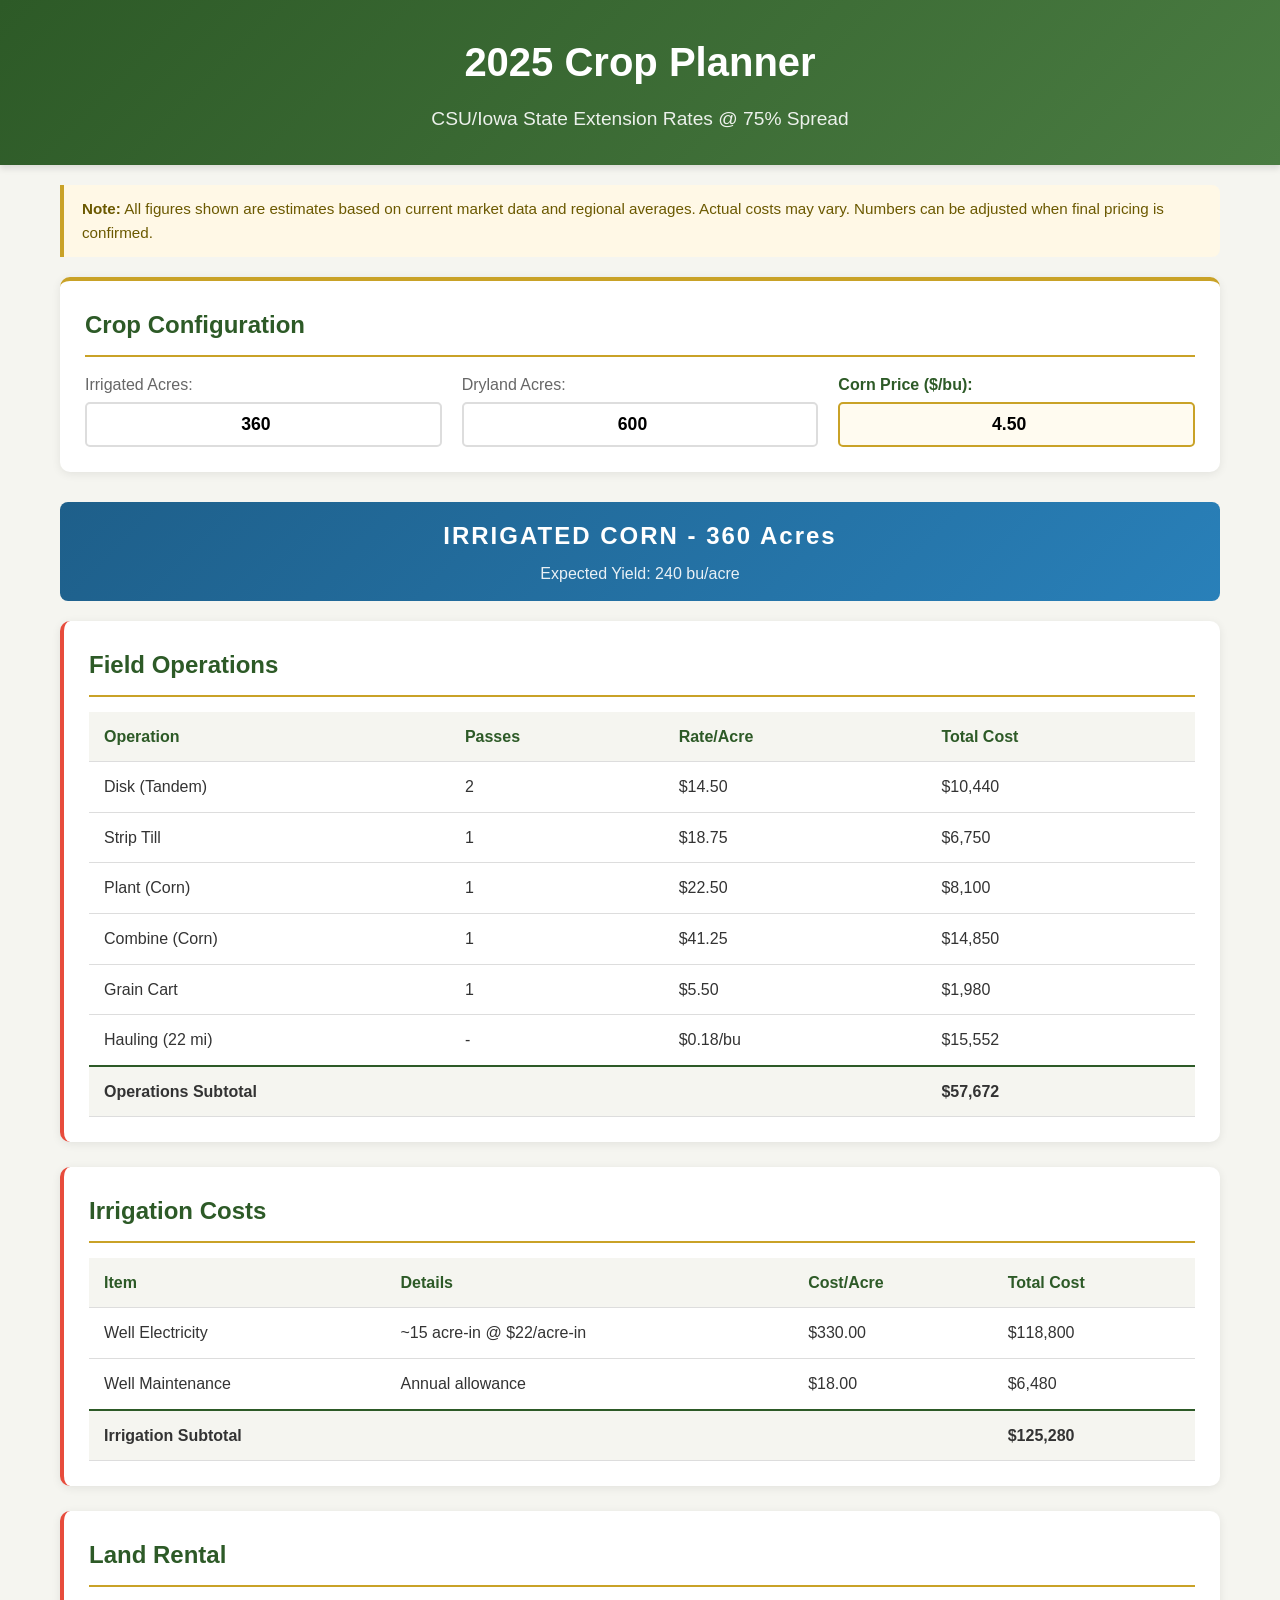
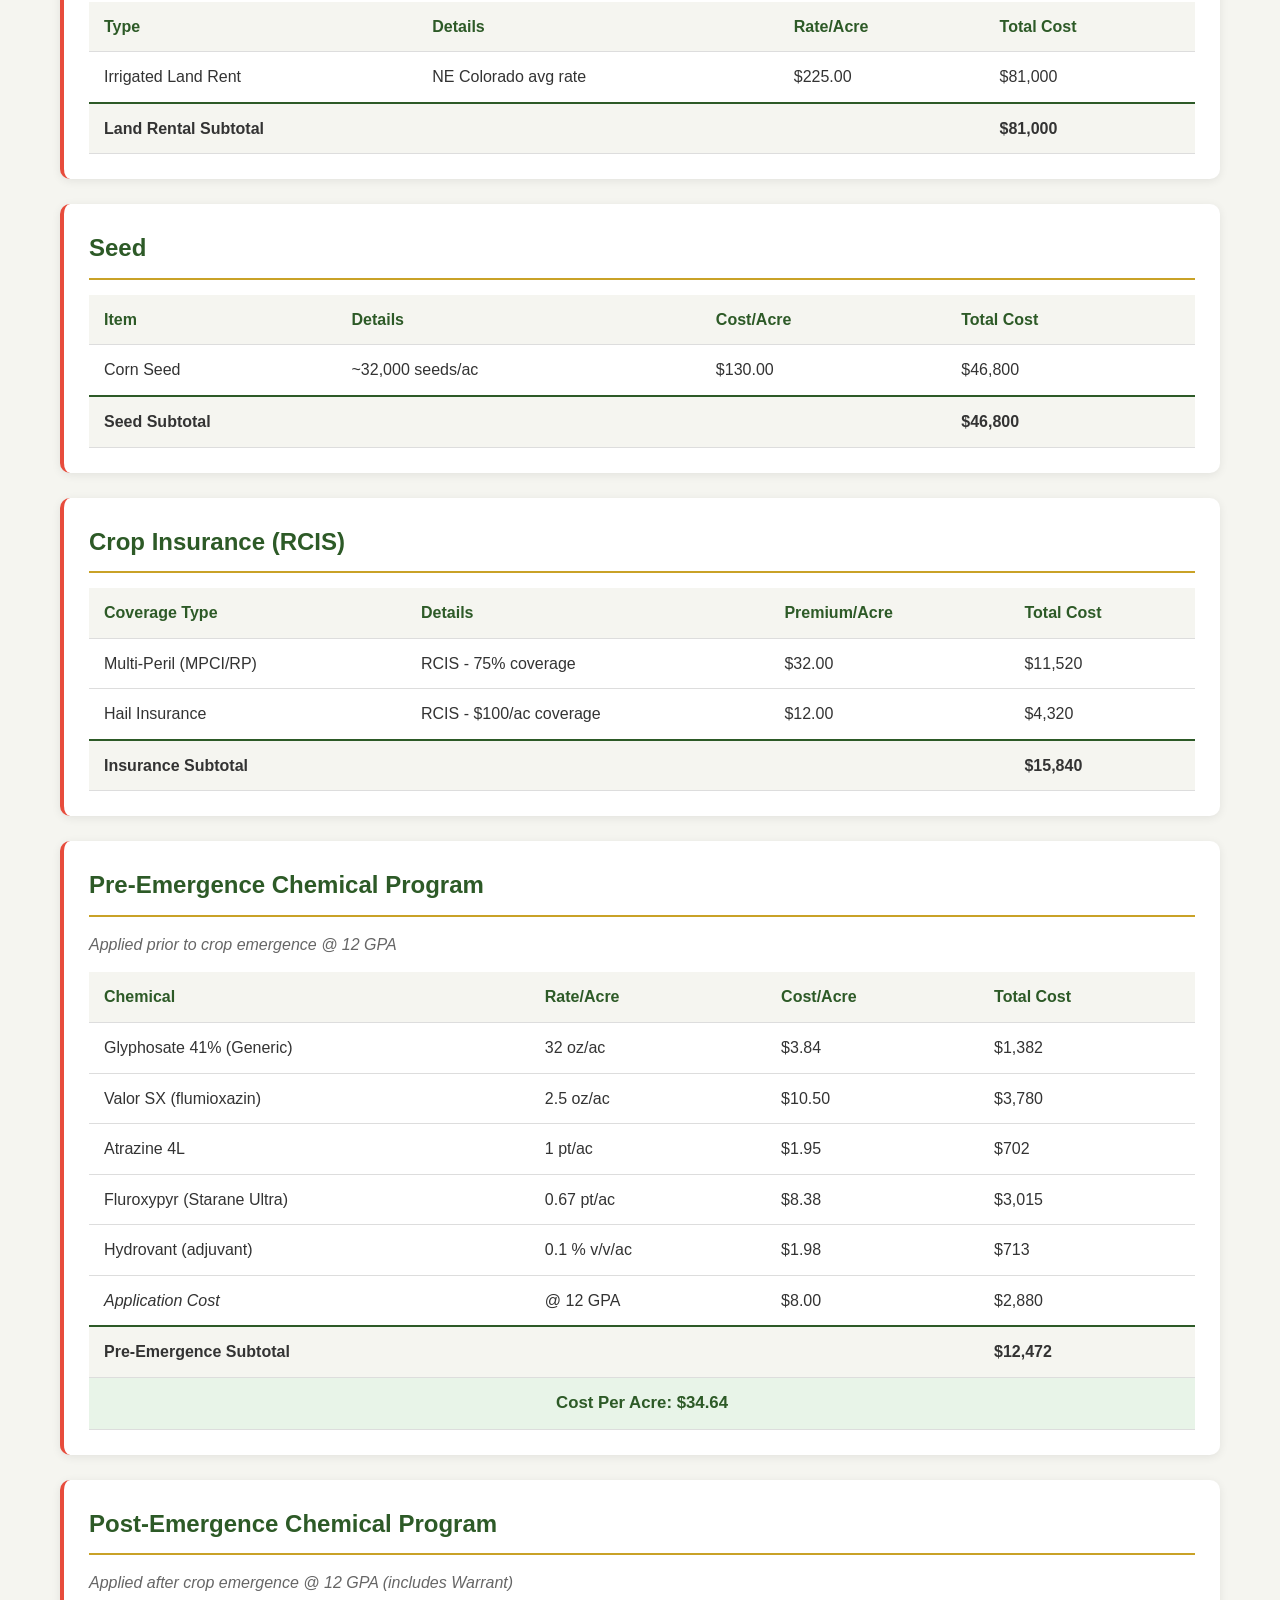
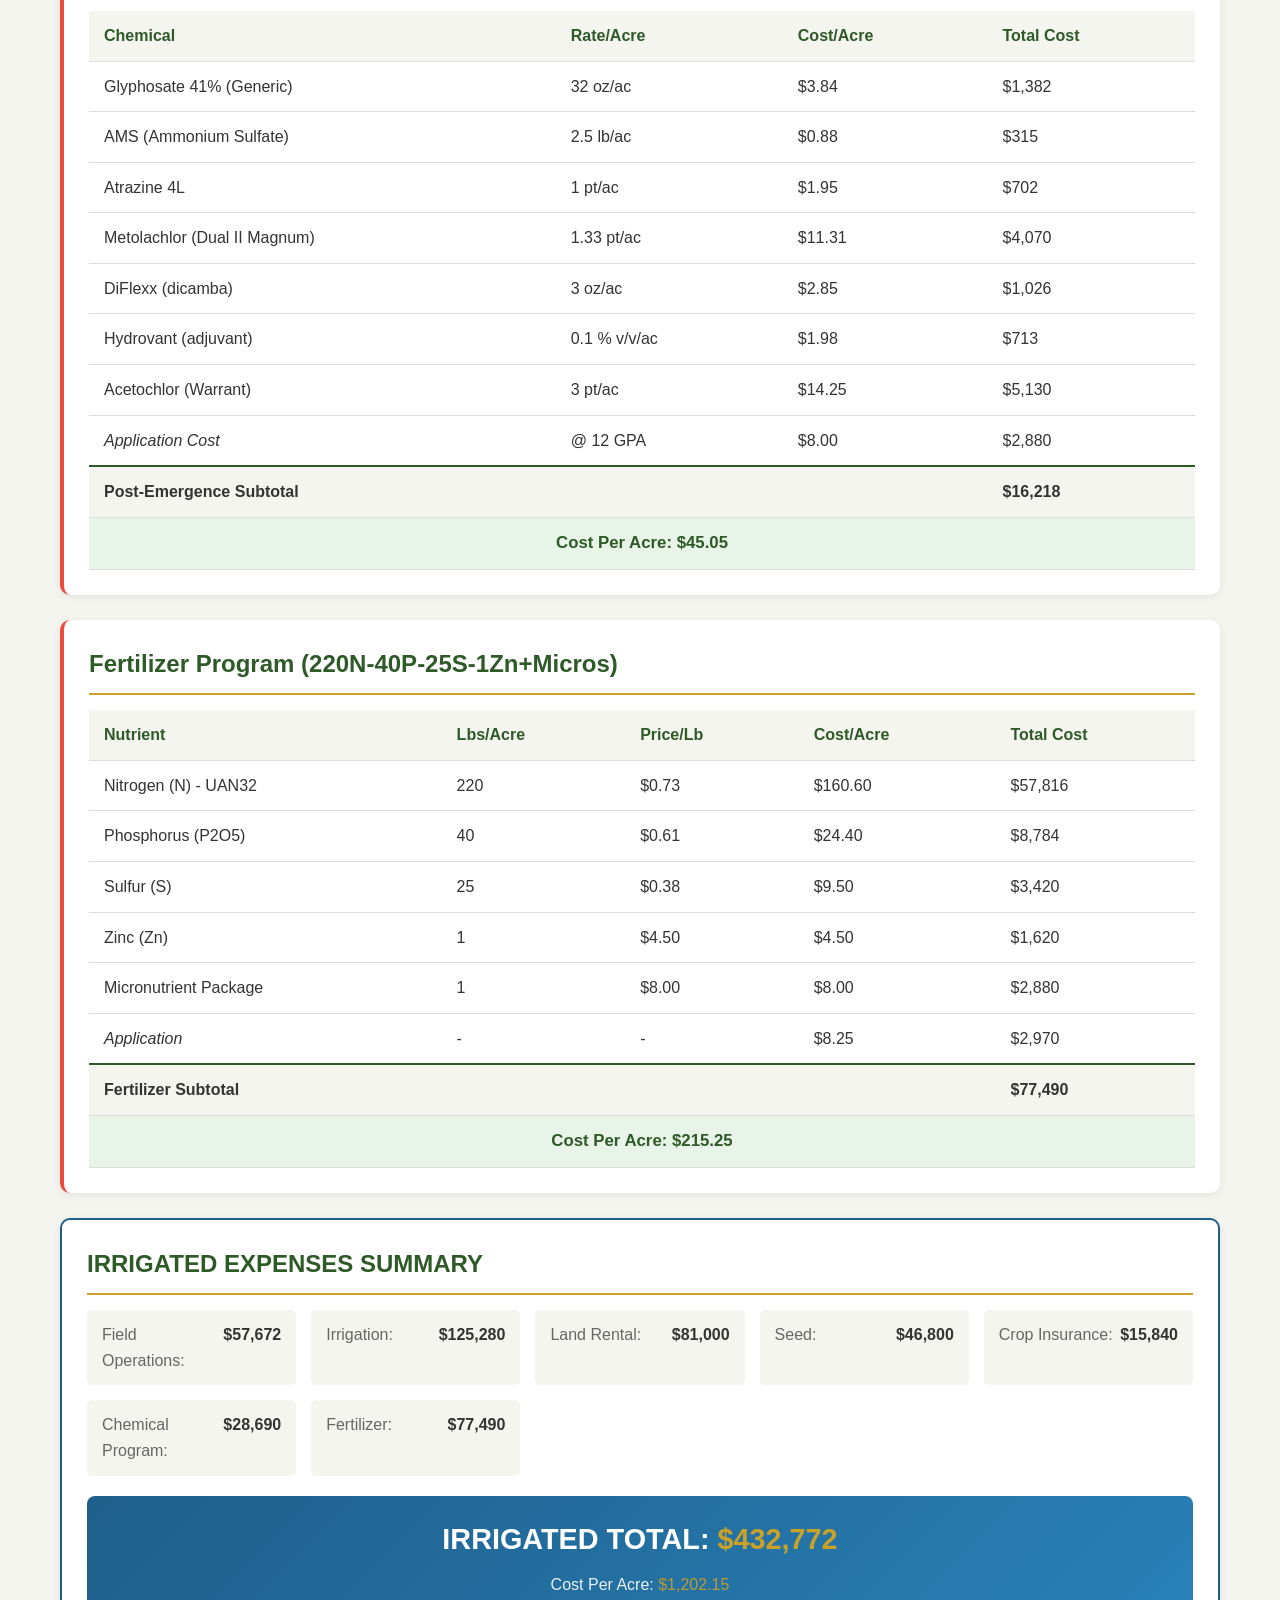
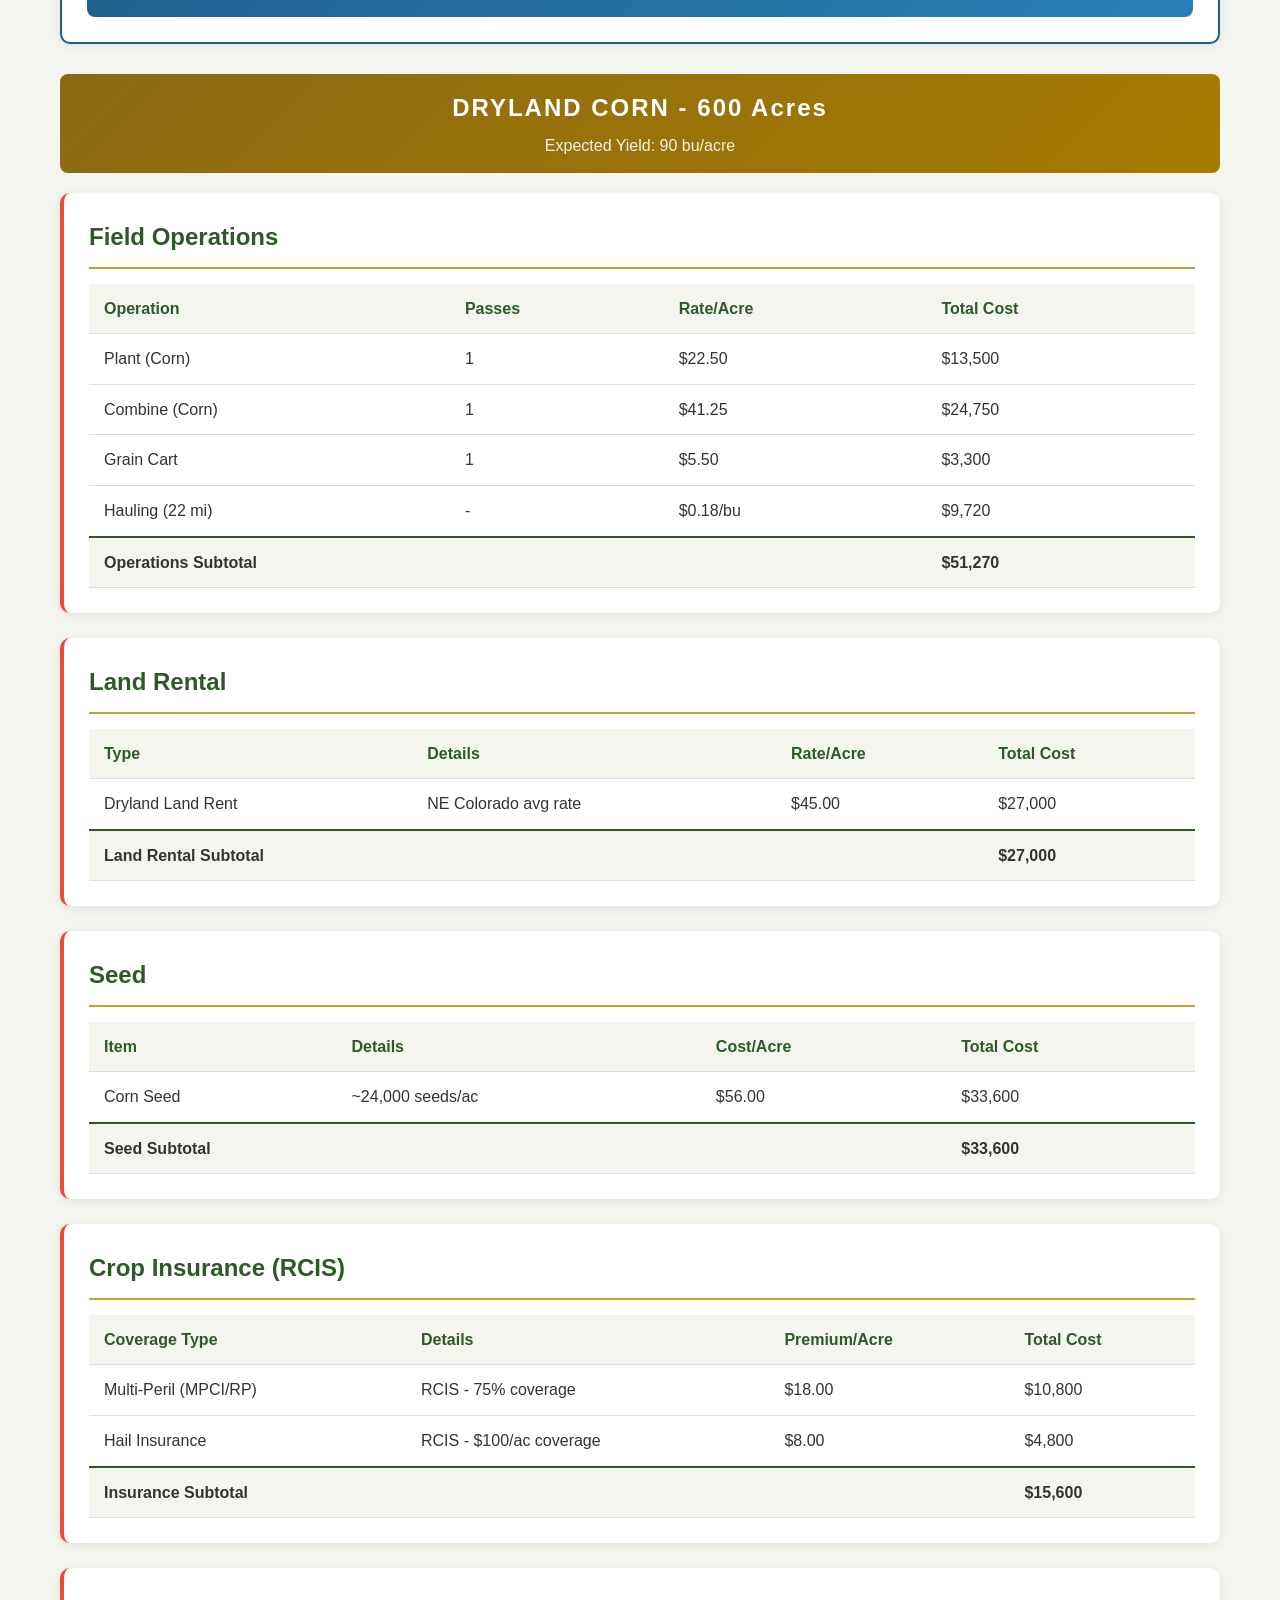
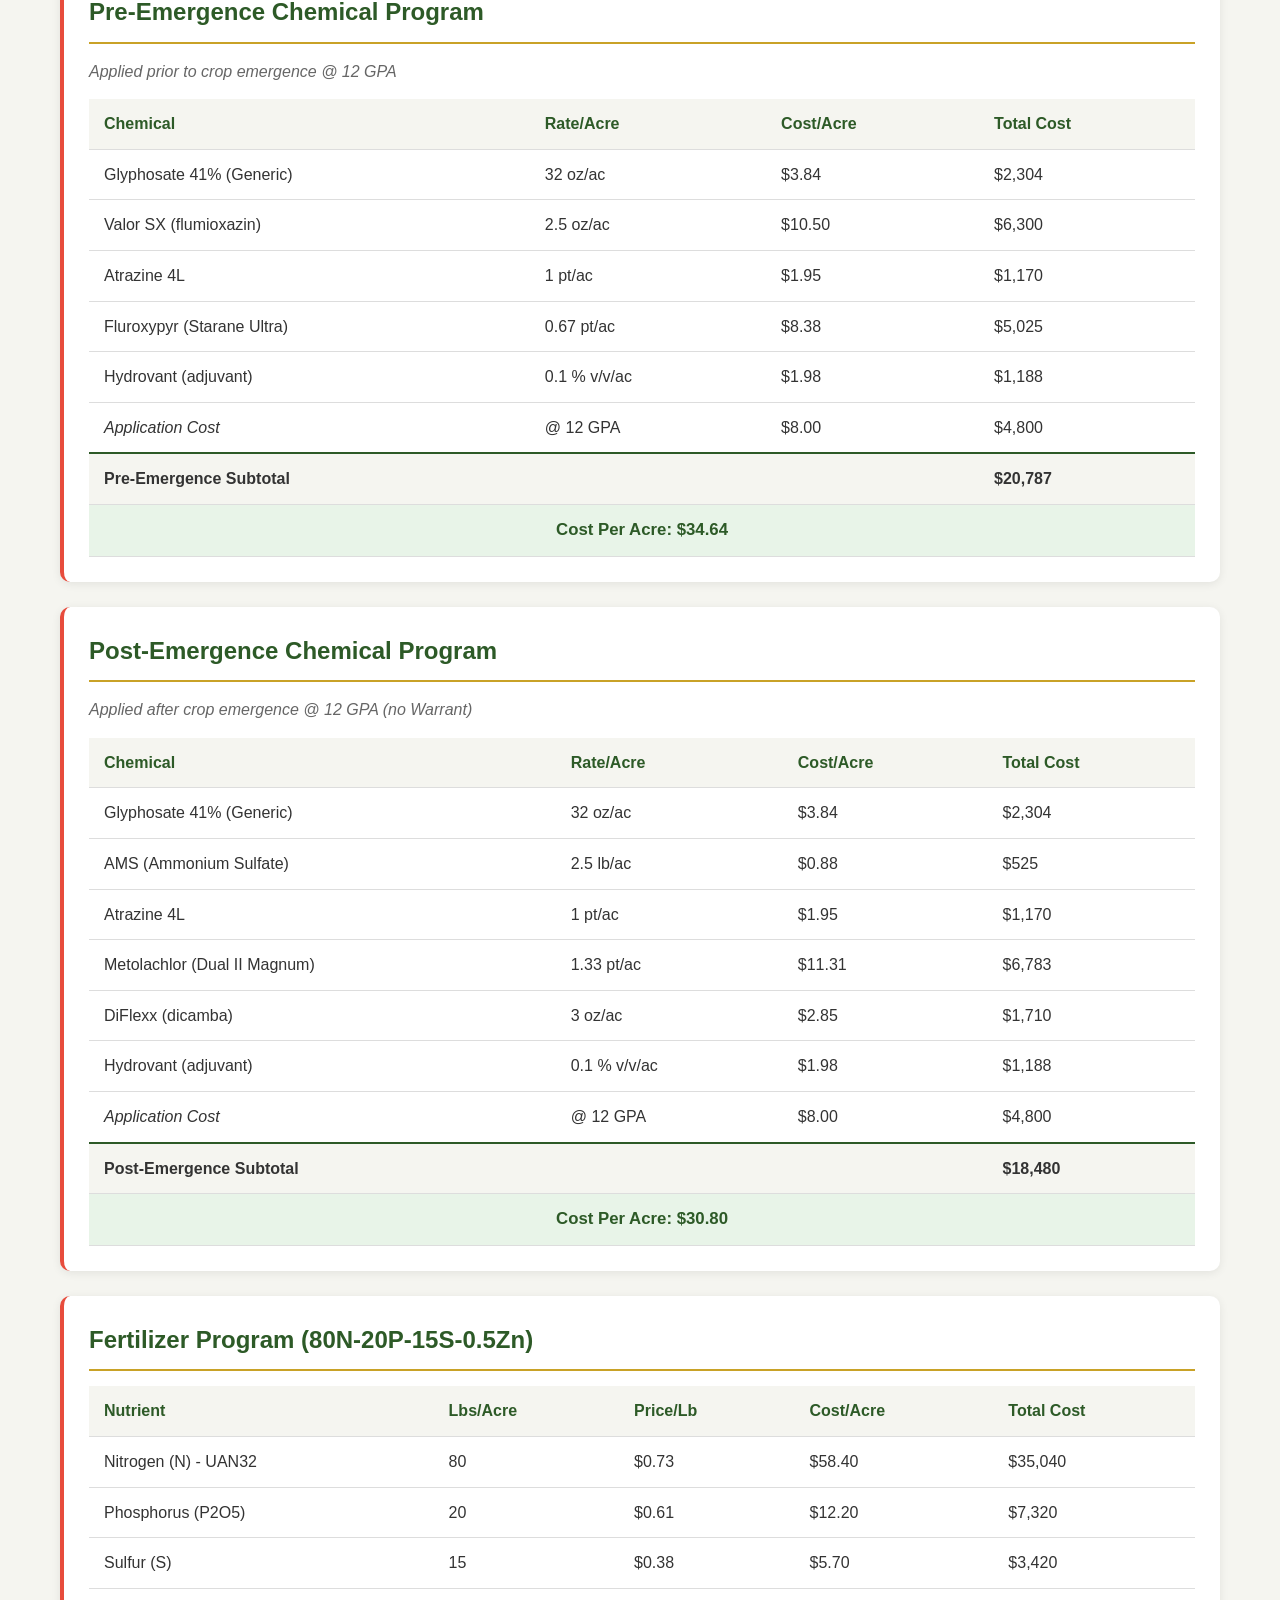
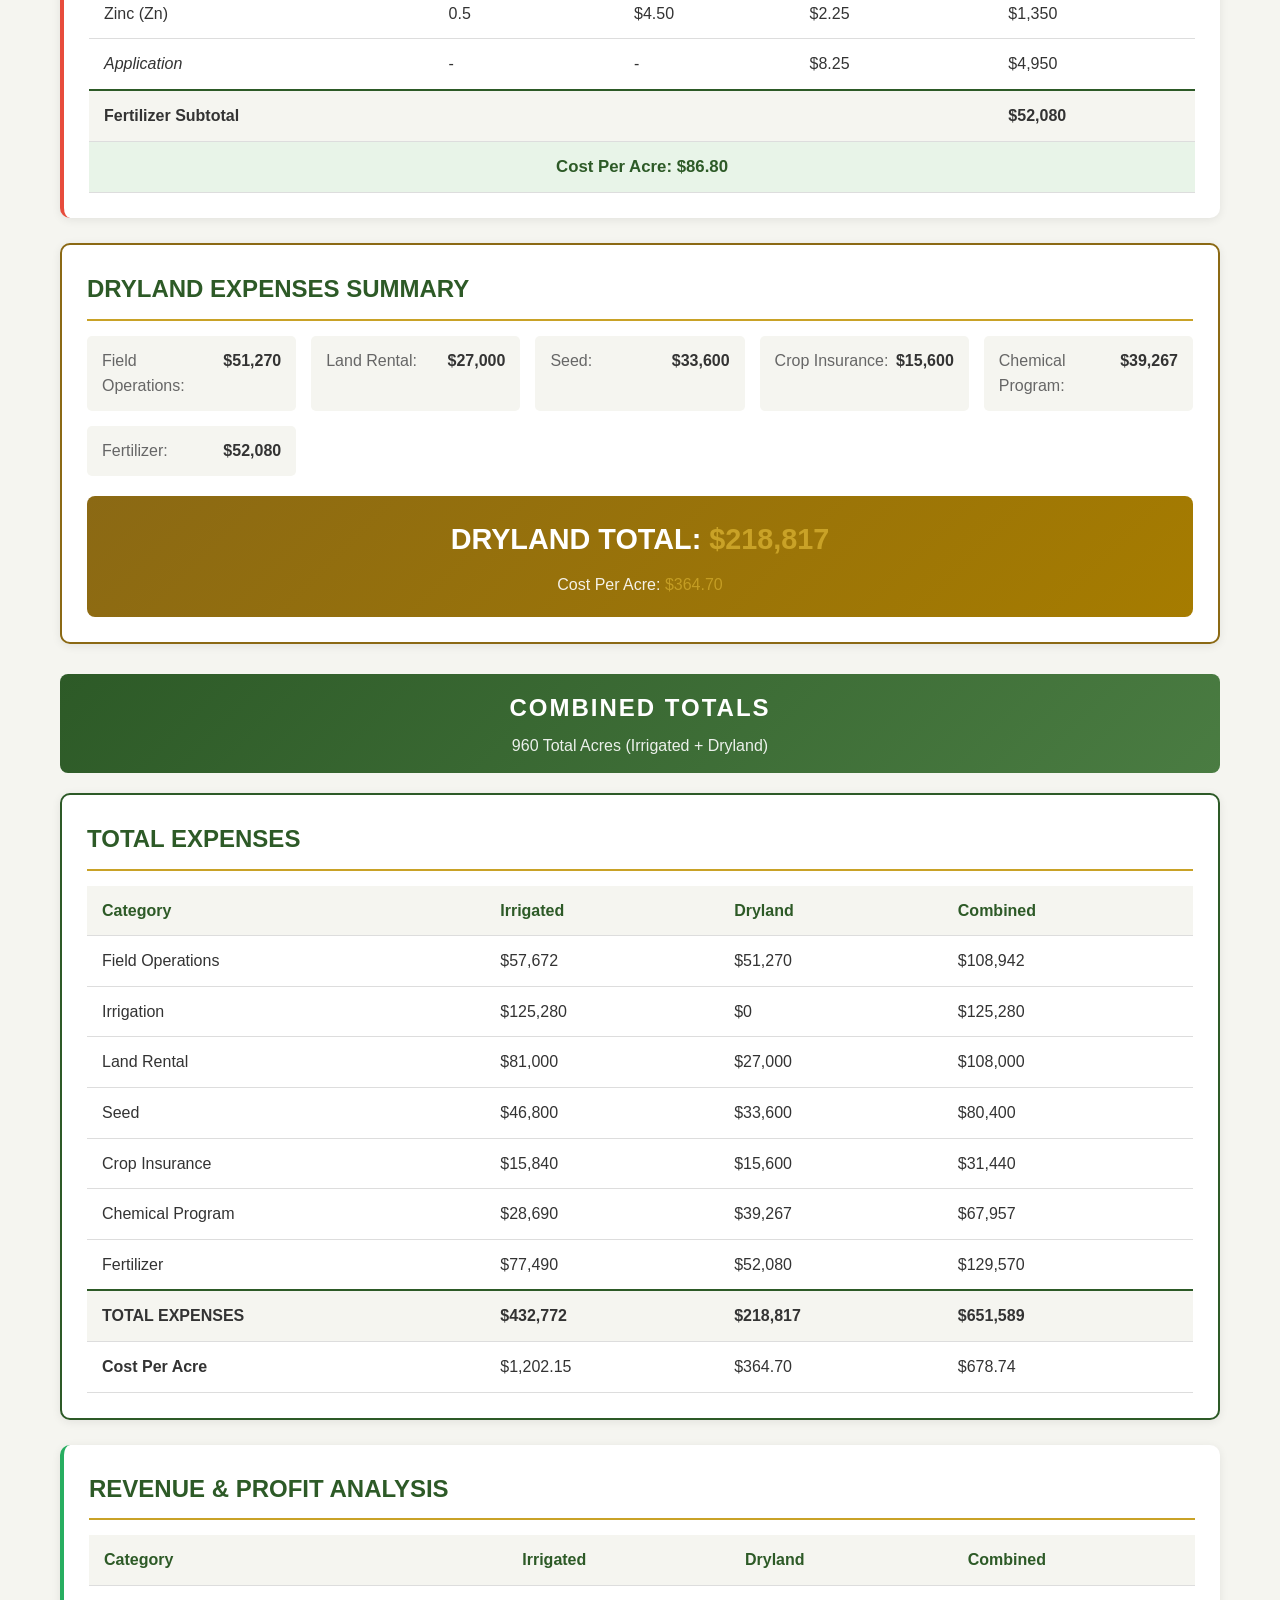
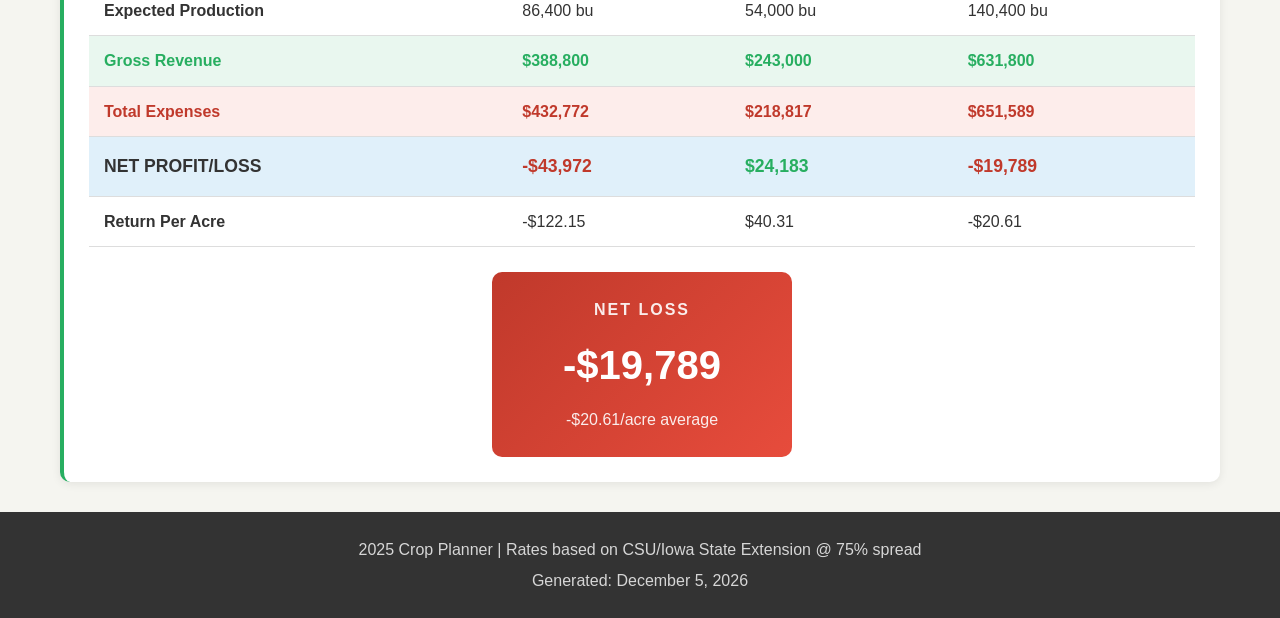
==== index.html @ 42282472 "Add seed costs to crop planner - Irrigated seed: $130/acre (~32,000 seeds/ac) - Dryland seed: $56/ac" ====
<!DOCTYPE html>
<html lang="en">
<head>
    <meta charset="UTF-8">
    <meta name="viewport" content="width=device-width, initial-scale=1.0">
    <title>2025 Crop Planner - Lueking Farm</title>
    <link rel="stylesheet" href="styles.css">
</head>
<body>
    <header>
        <div class="container">
            <h1>2025 Crop Planner</h1>
            <p class="subtitle">CSU/Iowa State Extension Rates @ 75% Spread</p>
        </div>
    </header>

    <main class="container">
        <!-- Disclaimer Note -->
        <div class="disclaimer-note">
            <strong>Note:</strong> All figures shown are estimates based on current market data and regional averages. Actual costs may vary. Numbers can be adjusted when final pricing is confirmed.
        </div>

        <!-- Configuration Inputs -->
        <section class="card config-card">
            <h2>Crop Configuration</h2>
            <div class="config-grid">
                <div class="config-item">
                    <label for="irrigatedAcres">Irrigated Acres:</label>
                    <input type="number" id="irrigatedAcres" value="360" min="0" oninput="calculate()">
                </div>
                <div class="config-item">
                    <label for="drylandAcres">Dryland Acres:</label>
                    <input type="number" id="drylandAcres" value="600" min="0" oninput="calculate()">
                </div>
                <div class="config-item price-input">
                    <label for="cornPrice">Corn Price ($/bu):</label>
                    <input type="number" id="cornPrice" value="4.50" step="0.05" min="0" oninput="calculate()">
                </div>
            </div>
        </section>

        <!-- ============================================ -->
        <!-- IRRIGATED SECTION -->
        <!-- ============================================ -->
        <div class="section-header irrigated-header">
            <h2>IRRIGATED CORN - <span id="irrAcresDisplay">360</span> Acres</h2>
            <p>Expected Yield: <span id="irrigatedYield">240</span> bu/acre</p>
        </div>

        <!-- Irrigated Field Operations -->
        <section class="card expense-card irrigated-section">
            <h2>Field Operations</h2>
            <table class="operations-table">
                <thead>
                    <tr>
                        <th>Operation</th>
                        <th>Passes</th>
                        <th>Rate/Acre</th>
                        <th>Total Cost</th>
                    </tr>
                </thead>
                <tbody id="irrOpsBody"></tbody>
                <tfoot>
                    <tr class="total-row">
                        <td colspan="3"><strong>Operations Subtotal</strong></td>
                        <td id="irrOpsTotal">$0</td>
                    </tr>
                </tfoot>
            </table>
        </section>

        <!-- Irrigated Irrigation Costs -->
        <section class="card expense-card irrigated-section">
            <h2>Irrigation Costs</h2>
            <table class="operations-table">
                <thead>
                    <tr>
                        <th>Item</th>
                        <th>Details</th>
                        <th>Cost/Acre</th>
                        <th>Total Cost</th>
                    </tr>
                </thead>
                <tbody id="irrIrrigationBody"></tbody>
                <tfoot>
                    <tr class="total-row">
                        <td colspan="3"><strong>Irrigation Subtotal</strong></td>
                        <td id="irrIrrigationTotal">$0</td>
                    </tr>
                </tfoot>
            </table>
        </section>

        <!-- Irrigated Land Rental -->
        <section class="card expense-card irrigated-section">
            <h2>Land Rental</h2>
            <table class="operations-table">
                <thead>
                    <tr>
                        <th>Type</th>
                        <th>Details</th>
                        <th>Rate/Acre</th>
                        <th>Total Cost</th>
                    </tr>
                </thead>
                <tbody id="irrRentBody"></tbody>
                <tfoot>
                    <tr class="total-row">
                        <td colspan="3"><strong>Land Rental Subtotal</strong></td>
                        <td id="irrRentTotal">$0</td>
                    </tr>
                </tfoot>
            </table>
        </section>

        <!-- Irrigated Seed -->
        <section class="card expense-card irrigated-section">
            <h2>Seed</h2>
            <table class="operations-table">
                <thead>
                    <tr>
                        <th>Item</th>
                        <th>Details</th>
                        <th>Cost/Acre</th>
                        <th>Total Cost</th>
                    </tr>
                </thead>
                <tbody id="irrSeedBody"></tbody>
                <tfoot>
                    <tr class="total-row">
                        <td colspan="3"><strong>Seed Subtotal</strong></td>
                        <td id="irrSeedTotal">$0</td>
                    </tr>
                </tfoot>
            </table>
        </section>

        <!-- Irrigated Crop Insurance -->
        <section class="card expense-card irrigated-section">
            <h2>Crop Insurance (RCIS)</h2>
            <table class="operations-table">
                <thead>
                    <tr>
                        <th>Coverage Type</th>
                        <th>Details</th>
                        <th>Premium/Acre</th>
                        <th>Total Cost</th>
                    </tr>
                </thead>
                <tbody id="irrInsBody"></tbody>
                <tfoot>
                    <tr class="total-row">
                        <td colspan="3"><strong>Insurance Subtotal</strong></td>
                        <td id="irrInsTotal">$0</td>
                    </tr>
                </tfoot>
            </table>
        </section>

        <!-- Irrigated Pre-Emergence -->
        <section class="card expense-card irrigated-section">
            <h2>Pre-Emergence Chemical Program</h2>
            <p class="section-note">Applied prior to crop emergence @ 12 GPA</p>
            <table class="operations-table">
                <thead>
                    <tr>
                        <th>Chemical</th>
                        <th>Rate/Acre</th>
                        <th>Cost/Acre</th>
                        <th>Total Cost</th>
                    </tr>
                </thead>
                <tbody id="irrPreChemBody"></tbody>
                <tfoot>
                    <tr class="total-row">
                        <td colspan="3"><strong>Pre-Emergence Subtotal</strong></td>
                        <td id="irrPreChemTotal">$0</td>
                    </tr>
                    <tr class="cost-per-acre-row">
                        <td colspan="4"><strong>Cost Per Acre: <span id="irrPreCostPerAcre">$0.00</span></strong></td>
                    </tr>
                </tfoot>
            </table>
        </section>

        <!-- Irrigated Post-Emergence -->
        <section class="card expense-card irrigated-section">
            <h2>Post-Emergence Chemical Program</h2>
            <p class="section-note">Applied after crop emergence @ 12 GPA (includes Warrant)</p>
            <table class="operations-table">
                <thead>
                    <tr>
                        <th>Chemical</th>
                        <th>Rate/Acre</th>
                        <th>Cost/Acre</th>
                        <th>Total Cost</th>
                    </tr>
                </thead>
                <tbody id="irrPostChemBody"></tbody>
                <tfoot>
                    <tr class="total-row">
                        <td colspan="3"><strong>Post-Emergence Subtotal</strong></td>
                        <td id="irrPostChemTotal">$0</td>
                    </tr>
                    <tr class="cost-per-acre-row">
                        <td colspan="4"><strong>Cost Per Acre: <span id="irrPostCostPerAcre">$0.00</span></strong></td>
                    </tr>
                </tfoot>
            </table>
        </section>

        <!-- Irrigated Fertilizer -->
        <section class="card expense-card irrigated-section">
            <h2>Fertilizer Program (220N-40P-25S-1Zn+Micros)</h2>
            <table class="operations-table">
                <thead>
                    <tr>
                        <th>Nutrient</th>
                        <th>Lbs/Acre</th>
                        <th>Price/Lb</th>
                        <th>Cost/Acre</th>
                        <th>Total Cost</th>
                    </tr>
                </thead>
                <tbody id="irrFertBody"></tbody>
                <tfoot>
                    <tr class="total-row">
                        <td colspan="4"><strong>Fertilizer Subtotal</strong></td>
                        <td id="irrFertTotal">$0</td>
                    </tr>
                    <tr class="cost-per-acre-row">
                        <td colspan="5"><strong>Cost Per Acre: <span id="irrFertCostPerAcre">$0.00</span></strong></td>
                    </tr>
                </tfoot>
            </table>
        </section>

        <!-- Irrigated Summary -->
        <section class="card irrigated-summary">
            <h2>IRRIGATED EXPENSES SUMMARY</h2>
            <div class="summary-grid">
                <div class="summary-item"><span>Field Operations:</span><span id="irrSummaryOps">$0</span></div>
                <div class="summary-item"><span>Irrigation:</span><span id="irrSummaryIrr">$0</span></div>
                <div class="summary-item"><span>Land Rental:</span><span id="irrSummaryRent">$0</span></div>
                <div class="summary-item"><span>Seed:</span><span id="irrSummarySeed">$0</span></div>
                <div class="summary-item"><span>Crop Insurance:</span><span id="irrSummaryIns">$0</span></div>
                <div class="summary-item"><span>Chemical Program:</span><span id="irrSummaryChem">$0</span></div>
                <div class="summary-item"><span>Fertilizer:</span><span id="irrSummaryFert">$0</span></div>
            </div>
            <div class="grand-total irrigated-total">
                <h3>IRRIGATED TOTAL: <span id="irrigatedGrandTotal">$0</span></h3>
                <p>Cost Per Acre: <span id="irrigatedCostPerAcre">$0.00</span></p>
            </div>
        </section>

        <!-- ============================================ -->
        <!-- DRYLAND SECTION -->
        <!-- ============================================ -->
        <div class="section-header dryland-header">
            <h2>DRYLAND CORN - <span id="dryAcresDisplay">600</span> Acres</h2>
            <p>Expected Yield: <span id="drylandYield">90</span> bu/acre</p>
        </div>

        <!-- Dryland Field Operations -->
        <section class="card expense-card dryland-section">
            <h2>Field Operations</h2>
            <table class="operations-table">
                <thead>
                    <tr>
                        <th>Operation</th>
                        <th>Passes</th>
                        <th>Rate/Acre</th>
                        <th>Total Cost</th>
                    </tr>
                </thead>
                <tbody id="dryOpsBody"></tbody>
                <tfoot>
                    <tr class="total-row">
                        <td colspan="3"><strong>Operations Subtotal</strong></td>
                        <td id="dryOpsTotal">$0</td>
                    </tr>
                </tfoot>
            </table>
        </section>

        <!-- Dryland Land Rental -->
        <section class="card expense-card dryland-section">
            <h2>Land Rental</h2>
            <table class="operations-table">
                <thead>
                    <tr>
                        <th>Type</th>
                        <th>Details</th>
                        <th>Rate/Acre</th>
                        <th>Total Cost</th>
                    </tr>
                </thead>
                <tbody id="dryRentBody"></tbody>
                <tfoot>
                    <tr class="total-row">
                        <td colspan="3"><strong>Land Rental Subtotal</strong></td>
                        <td id="dryRentTotal">$0</td>
                    </tr>
                </tfoot>
            </table>
        </section>

        <!-- Dryland Seed -->
        <section class="card expense-card dryland-section">
            <h2>Seed</h2>
            <table class="operations-table">
                <thead>
                    <tr>
                        <th>Item</th>
                        <th>Details</th>
                        <th>Cost/Acre</th>
                        <th>Total Cost</th>
                    </tr>
                </thead>
                <tbody id="drySeedBody"></tbody>
                <tfoot>
                    <tr class="total-row">
                        <td colspan="3"><strong>Seed Subtotal</strong></td>
                        <td id="drySeedTotal">$0</td>
                    </tr>
                </tfoot>
            </table>
        </section>

        <!-- Dryland Crop Insurance -->
        <section class="card expense-card dryland-section">
            <h2>Crop Insurance (RCIS)</h2>
            <table class="operations-table">
                <thead>
                    <tr>
                        <th>Coverage Type</th>
                        <th>Details</th>
                        <th>Premium/Acre</th>
                        <th>Total Cost</th>
                    </tr>
                </thead>
                <tbody id="dryInsBody"></tbody>
                <tfoot>
                    <tr class="total-row">
                        <td colspan="3"><strong>Insurance Subtotal</strong></td>
                        <td id="dryInsTotal">$0</td>
                    </tr>
                </tfoot>
            </table>
        </section>

        <!-- Dryland Pre-Emergence -->
        <section class="card expense-card dryland-section">
            <h2>Pre-Emergence Chemical Program</h2>
            <p class="section-note">Applied prior to crop emergence @ 12 GPA</p>
            <table class="operations-table">
                <thead>
                    <tr>
                        <th>Chemical</th>
                        <th>Rate/Acre</th>
                        <th>Cost/Acre</th>
                        <th>Total Cost</th>
                    </tr>
                </thead>
                <tbody id="dryPreChemBody"></tbody>
                <tfoot>
                    <tr class="total-row">
                        <td colspan="3"><strong>Pre-Emergence Subtotal</strong></td>
                        <td id="dryPreChemTotal">$0</td>
                    </tr>
                    <tr class="cost-per-acre-row">
                        <td colspan="4"><strong>Cost Per Acre: <span id="dryPreCostPerAcre">$0.00</span></strong></td>
                    </tr>
                </tfoot>
            </table>
        </section>

        <!-- Dryland Post-Emergence -->
        <section class="card expense-card dryland-section">
            <h2>Post-Emergence Chemical Program</h2>
            <p class="section-note">Applied after crop emergence @ 12 GPA (no Warrant)</p>
            <table class="operations-table">
                <thead>
                    <tr>
                        <th>Chemical</th>
                        <th>Rate/Acre</th>
                        <th>Cost/Acre</th>
                        <th>Total Cost</th>
                    </tr>
                </thead>
                <tbody id="dryPostChemBody"></tbody>
                <tfoot>
                    <tr class="total-row">
                        <td colspan="3"><strong>Post-Emergence Subtotal</strong></td>
                        <td id="dryPostChemTotal">$0</td>
                    </tr>
                    <tr class="cost-per-acre-row">
                        <td colspan="4"><strong>Cost Per Acre: <span id="dryPostCostPerAcre">$0.00</span></strong></td>
                    </tr>
                </tfoot>
            </table>
        </section>

        <!-- Dryland Fertilizer -->
        <section class="card expense-card dryland-section">
            <h2>Fertilizer Program (80N-20P-15S-0.5Zn)</h2>
            <table class="operations-table">
                <thead>
                    <tr>
                        <th>Nutrient</th>
                        <th>Lbs/Acre</th>
                        <th>Price/Lb</th>
                        <th>Cost/Acre</th>
                        <th>Total Cost</th>
                    </tr>
                </thead>
                <tbody id="dryFertBody"></tbody>
                <tfoot>
                    <tr class="total-row">
                        <td colspan="4"><strong>Fertilizer Subtotal</strong></td>
                        <td id="dryFertTotal">$0</td>
                    </tr>
                    <tr class="cost-per-acre-row">
                        <td colspan="5"><strong>Cost Per Acre: <span id="dryFertCostPerAcre">$0.00</span></strong></td>
                    </tr>
                </tfoot>
            </table>
        </section>

        <!-- Dryland Summary -->
        <section class="card dryland-summary">
            <h2>DRYLAND EXPENSES SUMMARY</h2>
            <div class="summary-grid">
                <div class="summary-item"><span>Field Operations:</span><span id="drySummaryOps">$0</span></div>
                <div class="summary-item"><span>Land Rental:</span><span id="drySummaryRent">$0</span></div>
                <div class="summary-item"><span>Seed:</span><span id="drySummarySeed">$0</span></div>
                <div class="summary-item"><span>Crop Insurance:</span><span id="drySummaryIns">$0</span></div>
                <div class="summary-item"><span>Chemical Program:</span><span id="drySummaryChem">$0</span></div>
                <div class="summary-item"><span>Fertilizer:</span><span id="drySummaryFert">$0</span></div>
            </div>
            <div class="grand-total dryland-total">
                <h3>DRYLAND TOTAL: <span id="drylandGrandTotal">$0</span></h3>
                <p>Cost Per Acre: <span id="drylandCostPerAcre">$0.00</span></p>
            </div>
        </section>

        <!-- ============================================ -->
        <!-- COMBINED TOTALS SECTION -->
        <!-- ============================================ -->
        <div class="section-header combined-header">
            <h2>COMBINED TOTALS</h2>
            <p><span id="totalAcres">960</span> Total Acres (Irrigated + Dryland)</p>
        </div>

        <!-- Combined Expense Summary -->
        <section class="card combined-summary">
            <h2>TOTAL EXPENSES</h2>
            <table class="totals-table">
                <thead>
                    <tr>
                        <th>Category</th>
                        <th>Irrigated</th>
                        <th>Dryland</th>
                        <th>Combined</th>
                    </tr>
                </thead>
                <tbody>
                    <tr>
                        <td>Field Operations</td>
                        <td id="combOpsIrr">$0</td>
                        <td id="combOpsDry">$0</td>
                        <td id="combOpsTotal">$0</td>
                    </tr>
                    <tr>
                        <td>Irrigation</td>
                        <td id="combIrrIrr">$0</td>
                        <td>$0</td>
                        <td id="combIrrTotal">$0</td>
                    </tr>
                    <tr>
                        <td>Land Rental</td>
                        <td id="combRentIrr">$0</td>
                        <td id="combRentDry">$0</td>
                        <td id="combRentTotal">$0</td>
                    </tr>
                    <tr>
                        <td>Seed</td>
                        <td id="combSeedIrr">$0</td>
                        <td id="combSeedDry">$0</td>
                        <td id="combSeedTotal">$0</td>
                    </tr>
                    <tr>
                        <td>Crop Insurance</td>
                        <td id="combInsIrr">$0</td>
                        <td id="combInsDry">$0</td>
                        <td id="combInsTotal">$0</td>
                    </tr>
                    <tr>
                        <td>Chemical Program</td>
                        <td id="combChemIrr">$0</td>
                        <td id="combChemDry">$0</td>
                        <td id="combChemTotal">$0</td>
                    </tr>
                    <tr>
                        <td>Fertilizer</td>
                        <td id="combFertIrr">$0</td>
                        <td id="combFertDry">$0</td>
                        <td id="combFertTotal">$0</td>
                    </tr>
                </tbody>
                <tfoot>
                    <tr class="total-row">
                        <td><strong>TOTAL EXPENSES</strong></td>
                        <td id="grandIrrigated">$0</td>
                        <td id="grandDryland">$0</td>
                        <td id="grandTotal">$0</td>
                    </tr>
                    <tr>
                        <td><strong>Cost Per Acre</strong></td>
                        <td id="combCostPerAcreIrr">$0.00</td>
                        <td id="combCostPerAcreDry">$0.00</td>
                        <td id="combCostPerAcreAvg">$0.00</td>
                    </tr>
                </tfoot>
            </table>
        </section>

        <!-- Revenue & Profit Analysis -->
        <section class="card profit-card">
            <h2>REVENUE & PROFIT ANALYSIS</h2>
            <table class="totals-table profit-table">
                <thead>
                    <tr>
                        <th>Category</th>
                        <th>Irrigated</th>
                        <th>Dryland</th>
                        <th>Combined</th>
                    </tr>
                </thead>
                <tbody>
                    <tr>
                        <td><strong>Expected Production</strong></td>
                        <td id="irrigatedBushels">0 bu</td>
                        <td id="drylandBushels">0 bu</td>
                        <td id="totalBushels">0 bu</td>
                    </tr>
                    <tr class="revenue-row">
                        <td><strong>Gross Revenue</strong></td>
                        <td id="irrigatedRevenue">$0</td>
                        <td id="drylandRevenue">$0</td>
                        <td id="totalRevenue">$0</td>
                    </tr>
                    <tr class="expense-row">
                        <td><strong>Total Expenses</strong></td>
                        <td id="irrigatedExpenses">$0</td>
                        <td id="drylandExpenses">$0</td>
                        <td id="totalExpenses">$0</td>
                    </tr>
                    <tr class="profit-row">
                        <td><strong>NET PROFIT/LOSS</strong></td>
                        <td id="irrigatedNet">$0</td>
                        <td id="drylandNet">$0</td>
                        <td id="totalNet">$0</td>
                    </tr>
                    <tr>
                        <td><strong>Return Per Acre</strong></td>
                        <td id="irrigatedReturn">$0</td>
                        <td id="drylandReturn">$0</td>
                        <td id="avgReturn">$0</td>
                    </tr>
                </tbody>
            </table>

            <div class="profit-summary">
                <div class="profit-box positive" id="profitBox">
                    <h3>NET PROFIT</h3>
                    <div class="profit-amount" id="netProfitDisplay">$0</div>
                    <p id="profitPerAcre">$0/acre average</p>
                </div>
            </div>
        </section>
    </main>

    <footer>
        <div class="container">
            <p>2025 Crop Planner | Rates based on CSU/Iowa State Extension @ 75% spread</p>
            <p>Generated: <span id="genDate"></span></p>
        </div>
    </footer>

    <script src="calculator.js"></script>
</body>
</html>
---- styles.css ----
/* 2025 Crop Planner Styles */
:root {
    --primary-green: #2d5a27;
    --light-green: #4a7c42;
    --accent-gold: #c9a227;
    --irrigated-blue: #1e5f8a;
    --dryland-brown: #8b6914;
    --bg-light: #f5f5f0;
    --bg-white: #ffffff;
    --text-dark: #333333;
    --text-light: #666666;
    --border-color: #ddd;
    --success-green: #28a745;
    --warning-red: #dc3545;
}

* {
    margin: 0;
    padding: 0;
    box-sizing: border-box;
}

body {
    font-family: 'Segoe UI', Tahoma, Geneva, Verdana, sans-serif;
    background-color: var(--bg-light);
    color: var(--text-dark);
    line-height: 1.6;
}

.container {
    max-width: 1200px;
    margin: 0 auto;
    padding: 0 20px;
}

/* Disclaimer Note */
.disclaimer-note {
    background: #fff8e6;
    border-left: 4px solid var(--accent-gold);
    padding: 12px 18px;
    margin: 20px 0;
    border-radius: 0 8px 8px 0;
    font-size: 0.95em;
    color: #6b5900;
}

/* Header */
header {
    background: linear-gradient(135deg, var(--primary-green), var(--light-green));
    color: white;
    padding: 30px 0;
    text-align: center;
    box-shadow: 0 4px 6px rgba(0,0,0,0.1);
}

header h1 {
    font-size: 2.5rem;
    margin-bottom: 10px;
}

header .subtitle {
    font-size: 1.2rem;
    opacity: 0.9;
}

/* Main Content */
main {
    padding: 30px 0;
}

/* Cards */
.card {
    background: var(--bg-white);
    border-radius: 10px;
    padding: 25px;
    margin-bottom: 25px;
    box-shadow: 0 2px 10px rgba(0,0,0,0.08);
}

.card h2 {
    color: var(--primary-green);
    margin-bottom: 15px;
    padding-bottom: 10px;
    border-bottom: 2px solid var(--accent-gold);
}

.section-note {
    color: var(--text-light);
    font-style: italic;
    margin-bottom: 15px;
}

/* Summary Cards */
.summary-cards {
    display: grid;
    grid-template-columns: repeat(auto-fit, minmax(250px, 1fr));
    gap: 20px;
    margin-bottom: 25px;
}

.summary-card {
    text-align: center;
    border-top: 4px solid var(--accent-gold);
}

.summary-card h3 {
    color: var(--text-light);
    font-size: 1rem;
    text-transform: uppercase;
    letter-spacing: 1px;
}

.big-number {
    font-size: 2.5rem;
    font-weight: bold;
    color: var(--primary-green);
    margin: 10px 0;
}

.summary-card p {
    color: var(--text-light);
    font-size: 0.9rem;
}

/* Crop Configuration */
.crop-grid {
    display: grid;
    grid-template-columns: repeat(auto-fit, minmax(300px, 1fr));
    gap: 25px;
}

.crop-item {
    padding: 20px;
    border-radius: 8px;
    border: 2px solid;
}

.crop-item.irrigated {
    border-color: var(--irrigated-blue);
    background: rgba(30, 95, 138, 0.05);
}

.crop-item.dryland {
    border-color: var(--dryland-brown);
    background: rgba(139, 105, 20, 0.05);
}

.crop-item h3 {
    margin-bottom: 15px;
}

.crop-item.irrigated h3 {
    color: var(--irrigated-blue);
}

.crop-item.dryland h3 {
    color: var(--dryland-brown);
}

.crop-stats p {
    margin: 8px 0;
    display: flex;
    justify-content: space-between;
}

.crop-stats span {
    font-weight: bold;
}

/* Configuration Card */
.config-card {
    background: var(--bg-white);
    border-top: 4px solid var(--accent-gold);
}

.config-grid {
    display: grid;
    grid-template-columns: repeat(auto-fit, minmax(200px, 1fr));
    gap: 20px;
    margin-top: 15px;
}

.config-item label {
    display: block;
    margin-bottom: 5px;
    font-weight: 500;
    color: var(--text-light);
}

.config-item input {
    width: 100%;
    padding: 10px;
    border: 2px solid var(--border-color);
    border-radius: 5px;
    font-size: 1.1rem;
    font-weight: bold;
    text-align: center;
}

.config-item input:focus {
    border-color: var(--primary-green);
    outline: none;
}

/* Highlight corn price input */
.config-item.price-input input {
    border-color: var(--accent-gold);
    background: #fffbf0;
}

.config-item.price-input label {
    color: var(--primary-green);
    font-weight: 600;
}

/* Summary Grid */
.summary-grid {
    display: grid;
    grid-template-columns: repeat(auto-fit, minmax(180px, 1fr));
    gap: 15px;
    margin-bottom: 20px;
}

.summary-item {
    display: flex;
    justify-content: space-between;
    padding: 12px 15px;
    background: var(--bg-light);
    border-radius: 5px;
}

.summary-item span:first-child {
    color: var(--text-light);
}

.summary-item span:last-child {
    font-weight: bold;
    color: var(--text-dark);
}

/* Input Groups */
.input-group {
    margin-bottom: 15px;
}

.input-group label {
    display: block;
    margin-bottom: 5px;
    font-weight: 500;
}

.input-group input {
    width: 100%;
    padding: 10px;
    border: 1px solid var(--border-color);
    border-radius: 5px;
    font-size: 1rem;
}

.input-group.inline {
    display: flex;
    align-items: center;
    gap: 15px;
    margin-bottom: 20px;
}

.input-group.inline label {
    margin-bottom: 0;
}

.input-group.inline input {
    width: 120px;
}

/* Tables */
.operations-table {
    width: 100%;
    border-collapse: collapse;
    margin-top: 15px;
}

.operations-table th,
.operations-table td {
    padding: 12px 15px;
    text-align: left;
    border-bottom: 1px solid var(--border-color);
}

.operations-table th {
    background: var(--bg-light);
    font-weight: 600;
    color: var(--primary-green);
}

.operations-table tbody tr:hover {
    background: rgba(45, 90, 39, 0.03);
}

.operations-table .total-row {
    background: var(--bg-light);
    font-weight: bold;
}

.operations-table .total-row td {
    border-top: 2px solid var(--primary-green);
}

.operations-table .cost-per-acre-row {
    background: #e8f4e8;
    font-weight: bold;
}

.operations-table .cost-per-acre-row td {
    text-align: center;
    padding: 12px;
    font-size: 1.05em;
    color: var(--primary-green);
}

.operations-table .program-header {
    background: var(--bg-light);
}

.operations-table .program-header td {
    padding: 8px 12px;
    font-size: 0.95em;
    color: var(--text-light);
    border-bottom: 1px solid var(--border-color);
}

/* Breakdown Grid */
.breakdown-grid {
    display: grid;
    grid-template-columns: repeat(auto-fit, minmax(200px, 1fr));
    gap: 20px;
    margin-bottom: 25px;
}

.breakdown-item {
    text-align: center;
    padding: 15px;
    background: var(--bg-light);
    border-radius: 8px;
}

.breakdown-item h4 {
    color: var(--text-light);
    font-size: 0.9rem;
    margin-bottom: 8px;
}

.breakdown-value {
    font-size: 1.5rem;
    font-weight: bold;
    color: var(--primary-green);
}

/* Grand Total */
.grand-total {
    text-align: center;
    padding: 20px;
    background: linear-gradient(135deg, var(--primary-green), var(--light-green));
    color: white;
    border-radius: 8px;
}

.grand-total h3 {
    font-size: 1.8rem;
}

.grand-total span {
    color: var(--accent-gold);
}

.grand-total p {
    margin-top: 10px;
    opacity: 0.9;
}

/* Profit Grid */
.profit-grid {
    display: grid;
    grid-template-columns: repeat(auto-fit, minmax(250px, 1fr));
    gap: 20px;
    margin-top: 20px;
}

.profit-item {
    padding: 20px;
    border-radius: 8px;
    border: 2px solid;
}

.profit-item.irrigated {
    border-color: var(--irrigated-blue);
    background: rgba(30, 95, 138, 0.05);
}

.profit-item.dryland {
    border-color: var(--dryland-brown);
    background: rgba(139, 105, 20, 0.05);
}

.profit-item.total {
    border-color: var(--success-green);
    background: rgba(40, 167, 69, 0.05);
}

.profit-item h4 {
    margin-bottom: 15px;
    padding-bottom: 10px;
    border-bottom: 1px solid var(--border-color);
}

.profit-item p {
    display: flex;
    justify-content: space-between;
    margin: 8px 0;
}

.profit-item span {
    font-weight: bold;
}

/* Section Headers */
.section-header {
    padding: 15px 25px;
    margin: 30px 0 20px 0;
    border-radius: 8px;
    text-align: center;
}

.section-header h2 {
    margin: 0;
    font-size: 1.5rem;
    letter-spacing: 2px;
}

.expense-header {
    background: linear-gradient(135deg, #c0392b, #e74c3c);
    color: white;
}

.profit-header {
    background: linear-gradient(135deg, #27ae60, #2ecc71);
    color: white;
}

.irrigated-header {
    background: linear-gradient(135deg, var(--irrigated-blue), #2980b9);
    color: white;
}

.irrigated-header p {
    margin-top: 5px;
    opacity: 0.9;
}

.dryland-header {
    background: linear-gradient(135deg, var(--dryland-brown), #a67c00);
    color: white;
}

.dryland-header p {
    margin-top: 5px;
    opacity: 0.9;
}

.combined-header {
    background: linear-gradient(135deg, var(--primary-green), var(--light-green));
    color: white;
}

.combined-header p {
    margin-top: 5px;
    opacity: 0.9;
}

/* Irrigated Section Cards */
.irrigated-section {
    border-left: 4px solid var(--irrigated-blue);
}

.irrigated-summary {
    border: 2px solid var(--irrigated-blue);
}

.irrigated-total {
    background: linear-gradient(135deg, var(--irrigated-blue), #2980b9) !important;
}

/* Dryland Section Cards */
.dryland-section {
    border-left: 4px solid var(--dryland-brown);
}

.dryland-summary {
    border: 2px solid var(--dryland-brown);
}

.dryland-total {
    background: linear-gradient(135deg, var(--dryland-brown), #a67c00) !important;
}

/* Combined Section */
.combined-summary {
    border: 2px solid var(--primary-green);
}

/* Totals Table */
.totals-table {
    width: 100%;
    border-collapse: collapse;
    margin-top: 15px;
}

.totals-table th,
.totals-table td {
    padding: 12px 15px;
    text-align: left;
    border-bottom: 1px solid var(--border-color);
}

.totals-table th {
    background: var(--bg-light);
    font-weight: 600;
    color: var(--primary-green);
}

.totals-table .total-row {
    background: var(--bg-light);
    font-weight: bold;
}

.totals-table .total-row td {
    border-top: 2px solid var(--primary-green);
}

/* Expense Cards */
.expense-card {
    border-left: 4px solid #e74c3c;
}

.expense-summary {
    border: 2px solid #e74c3c;
}

.expense-total {
    background: linear-gradient(135deg, #c0392b, #e74c3c) !important;
}

/* Profit Cards */
.profit-card {
    border-left: 4px solid #27ae60;
}

/* Profit Table Rows */
.profit-table .revenue-row {
    background: rgba(39, 174, 96, 0.1);
}

.profit-table .revenue-row td {
    color: #27ae60;
    font-weight: bold;
}

.profit-table .expense-row {
    background: rgba(231, 76, 60, 0.1);
}

.profit-table .expense-row td {
    color: #c0392b;
    font-weight: bold;
}

.profit-table .profit-row {
    background: rgba(52, 152, 219, 0.15);
    font-size: 1.1rem;
}

.profit-table .profit-row td {
    font-weight: bold;
    padding: 15px;
}

/* Profit Summary Box */
.profit-summary {
    margin-top: 25px;
    text-align: center;
}

.profit-box {
    display: inline-block;
    padding: 25px 50px;
    border-radius: 10px;
    min-width: 300px;
}

.profit-box.positive {
    background: linear-gradient(135deg, #27ae60, #2ecc71);
    color: white;
}

.profit-box.negative {
    background: linear-gradient(135deg, #c0392b, #e74c3c);
    color: white;
}

.profit-box h3 {
    font-size: 1rem;
    text-transform: uppercase;
    letter-spacing: 2px;
    margin-bottom: 10px;
    opacity: 0.9;
}

.profit-amount {
    font-size: 2.5rem;
    font-weight: bold;
}

.profit-box p {
    margin-top: 10px;
    opacity: 0.9;
}

/* Summary Card Expense Style */
.summary-card.expense {
    border-top-color: #e74c3c;
}

.summary-card.expense .big-number {
    color: #c0392b;
}

/* Footer */
footer {
    background: var(--text-dark);
    color: white;
    padding: 20px 0;
    text-align: center;
    margin-top: 30px;
}

footer p {
    margin: 5px 0;
    opacity: 0.8;
}

/* Responsive */
@media (max-width: 768px) {
    header h1 {
        font-size: 1.8rem;
    }

    .operations-table {
        font-size: 0.85rem;
    }

    .operations-table th,
    .operations-table td {
        padding: 8px 10px;
    }

    .big-number {
        font-size: 2rem;
    }
}

/* Print Styles */
@media print {
    header {
        background: var(--primary-green) !important;
        -webkit-print-color-adjust: exact;
        print-color-adjust: exact;
    }

    .card {
        break-inside: avoid;
        box-shadow: none;
        border: 1px solid var(--border-color);
    }

    input {
        border: none;
        background: transparent;
    }
}
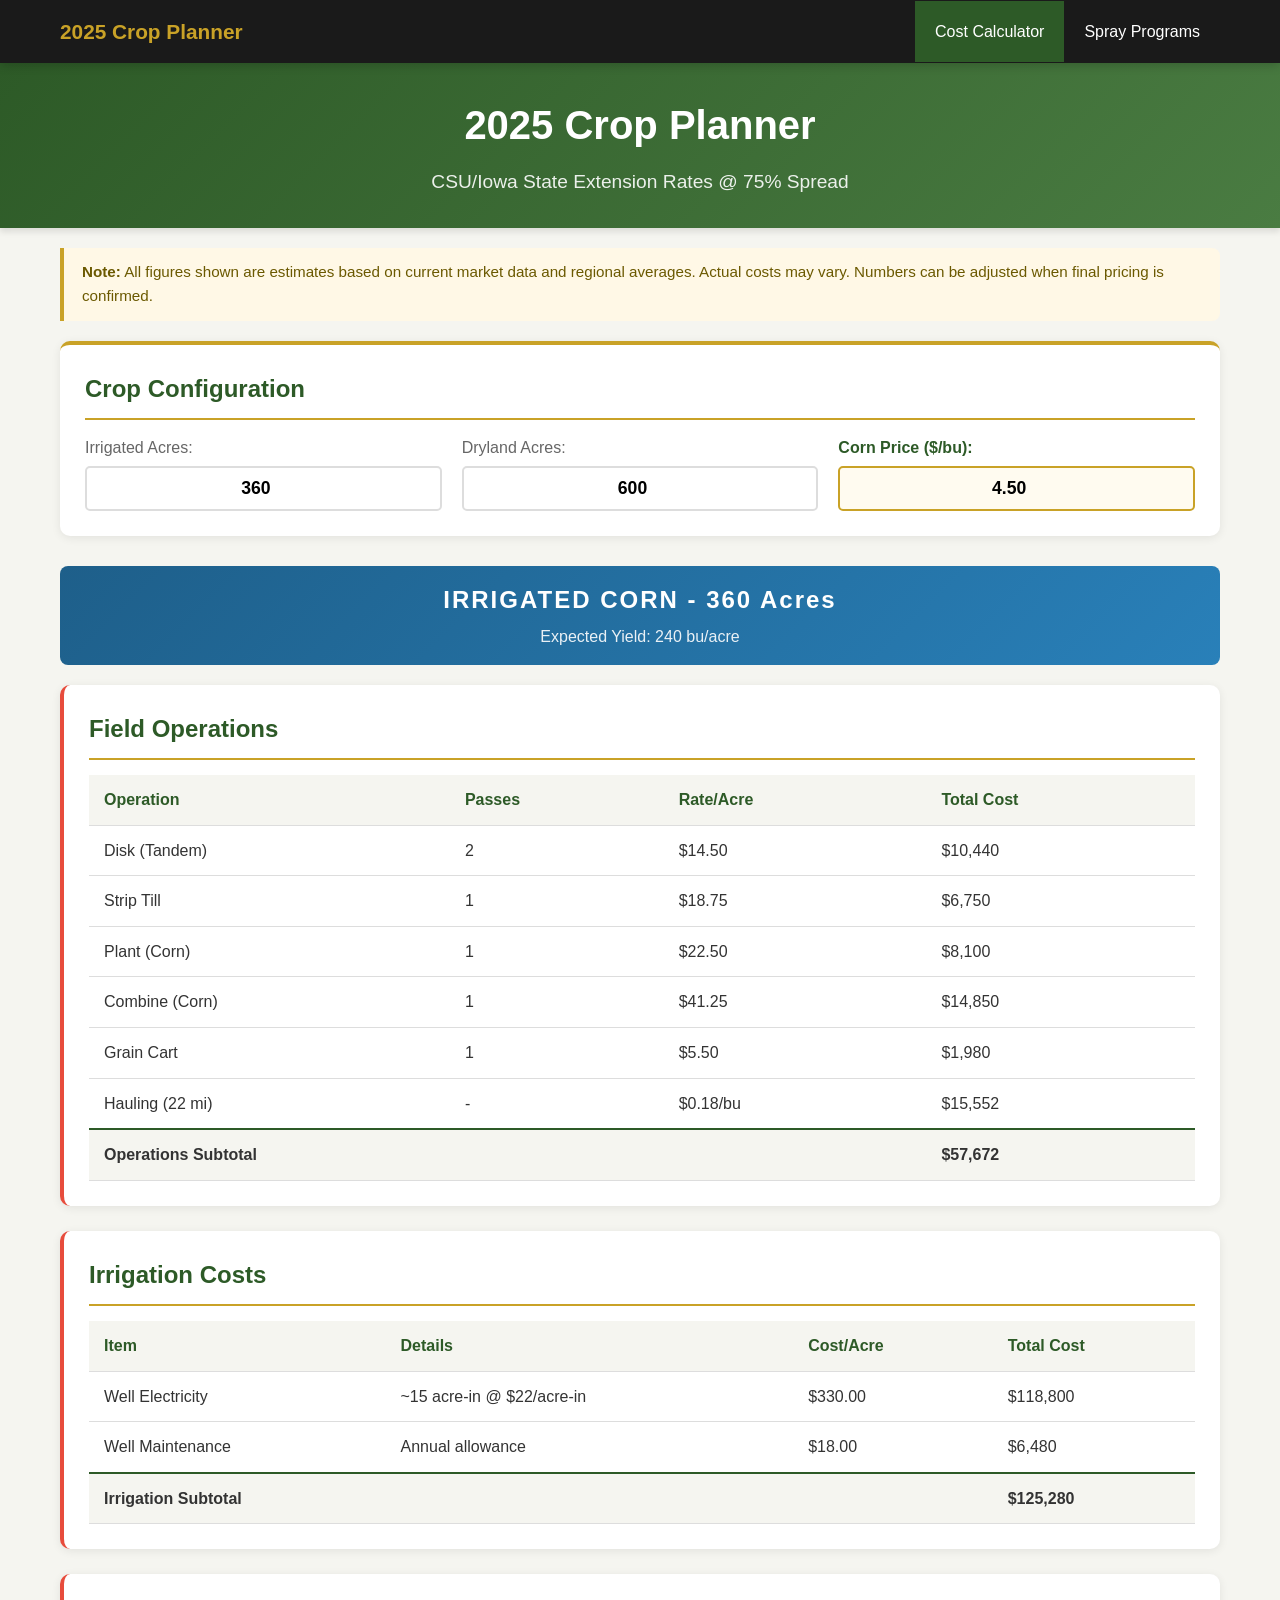
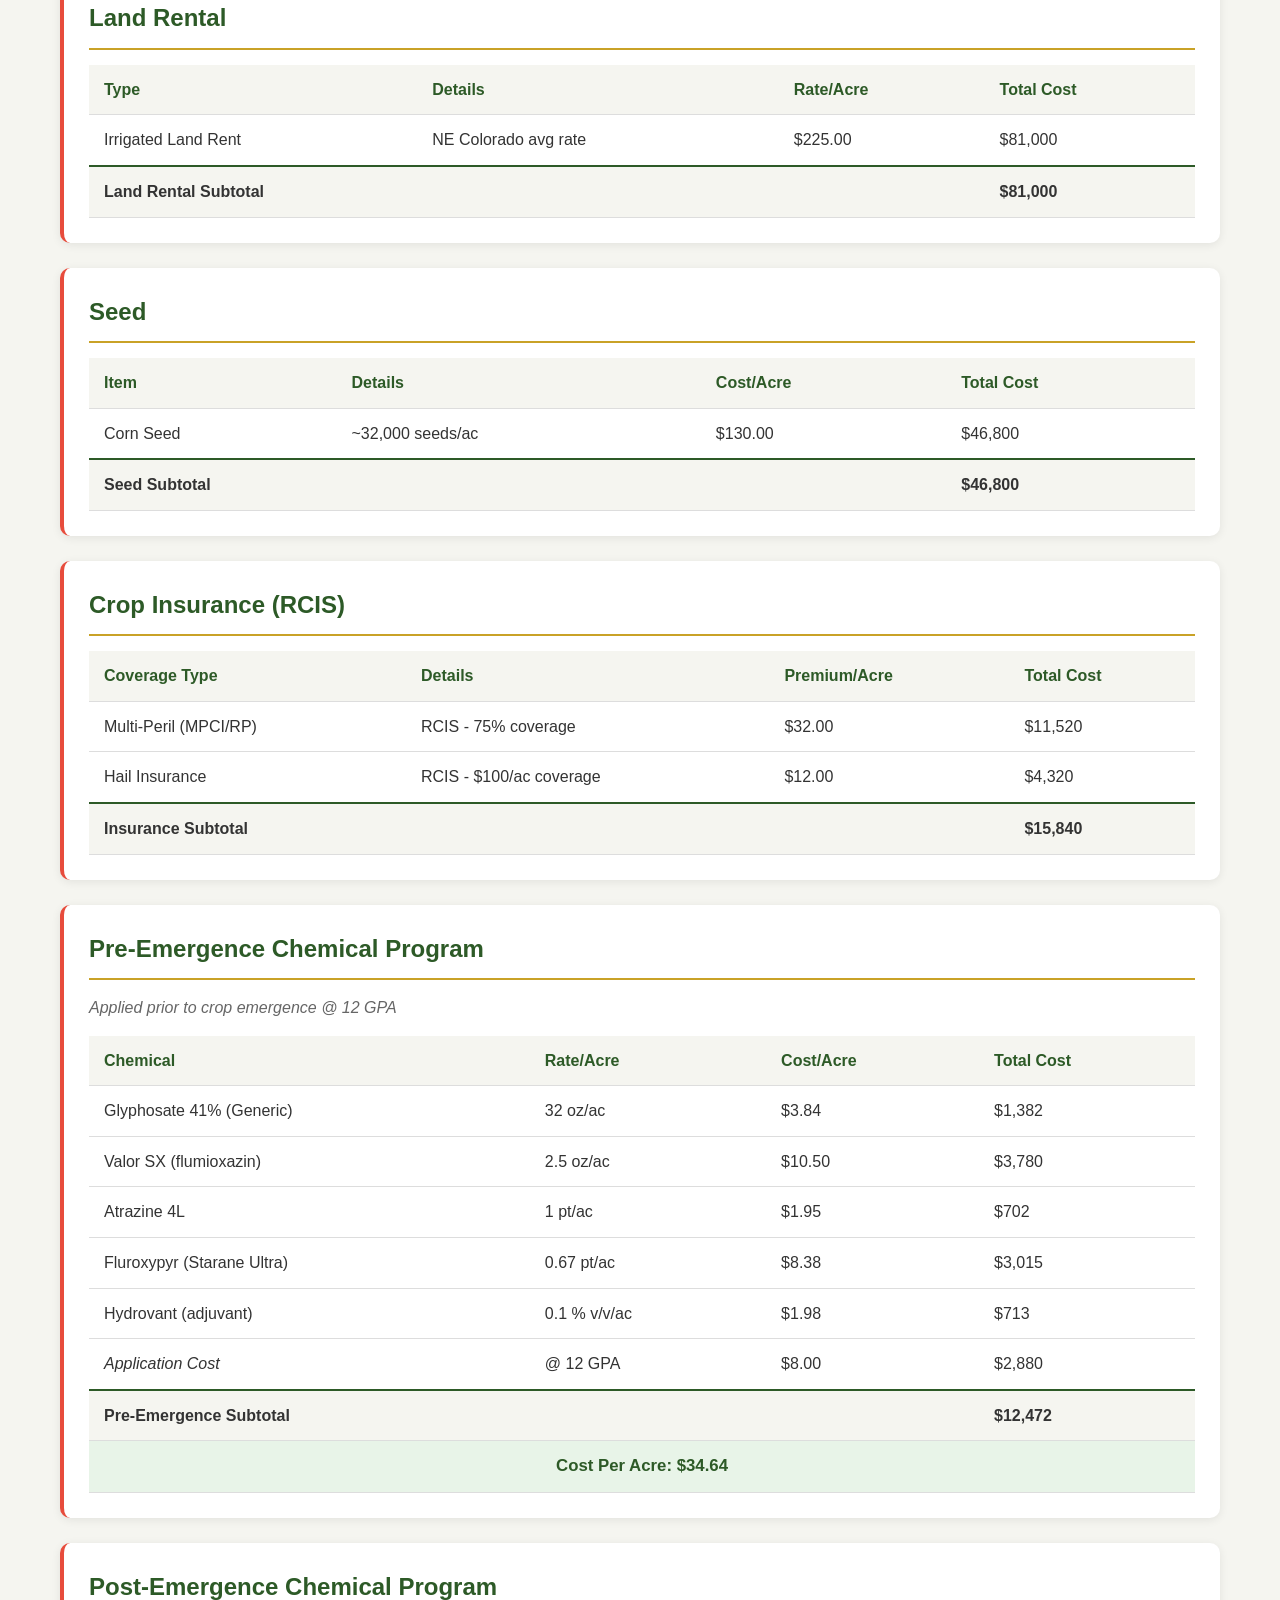
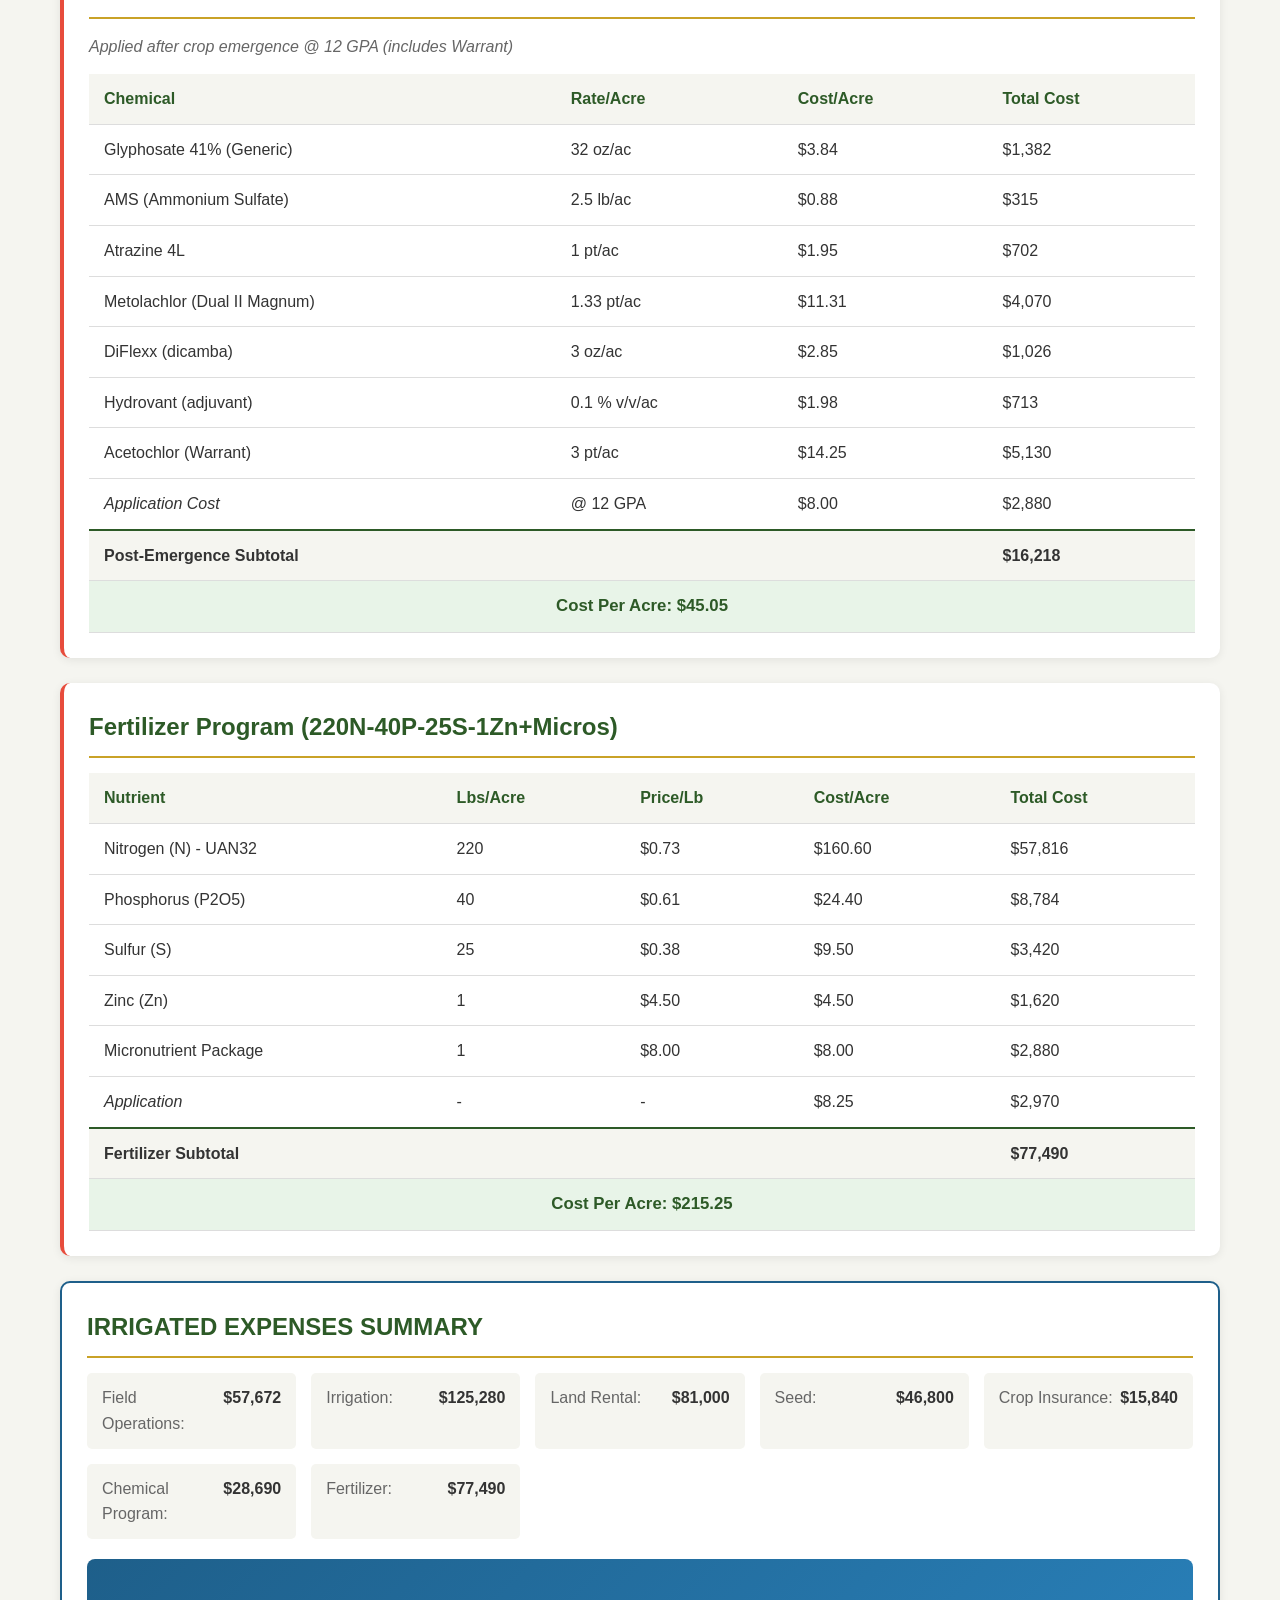
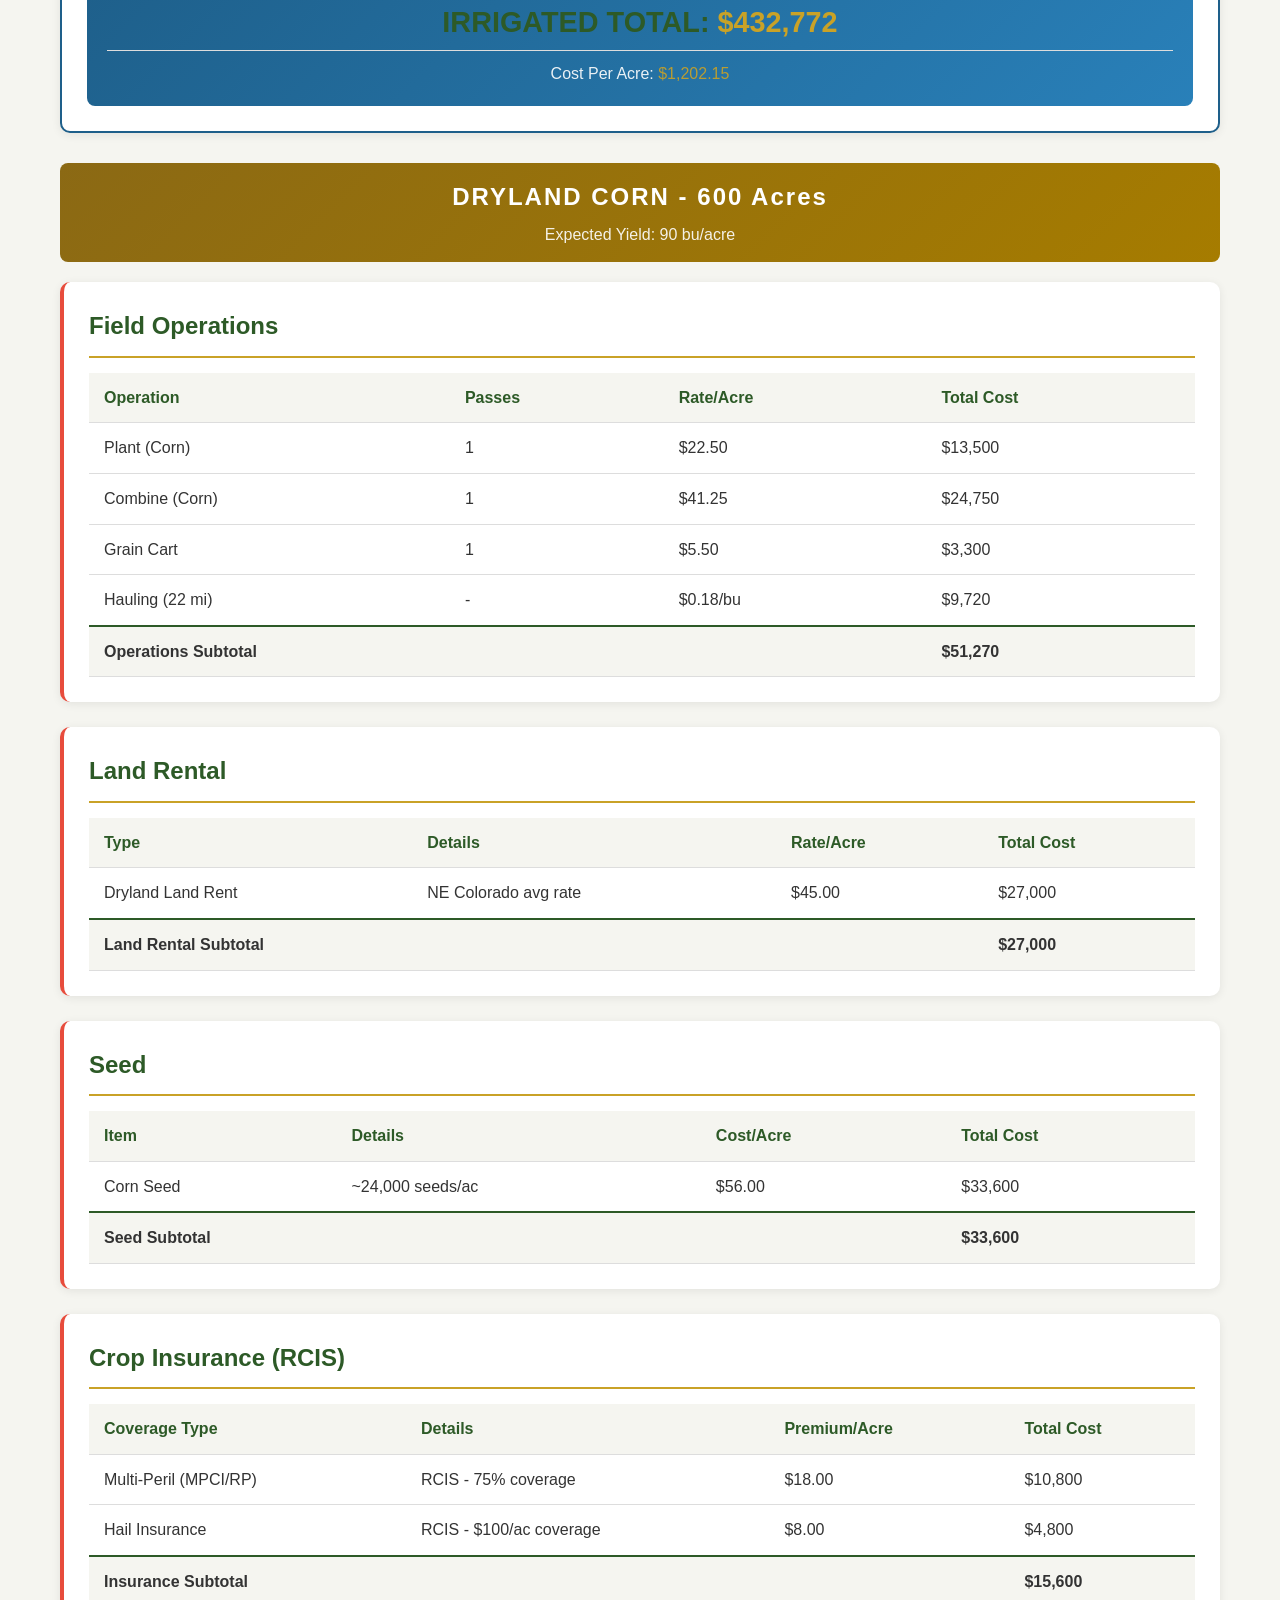
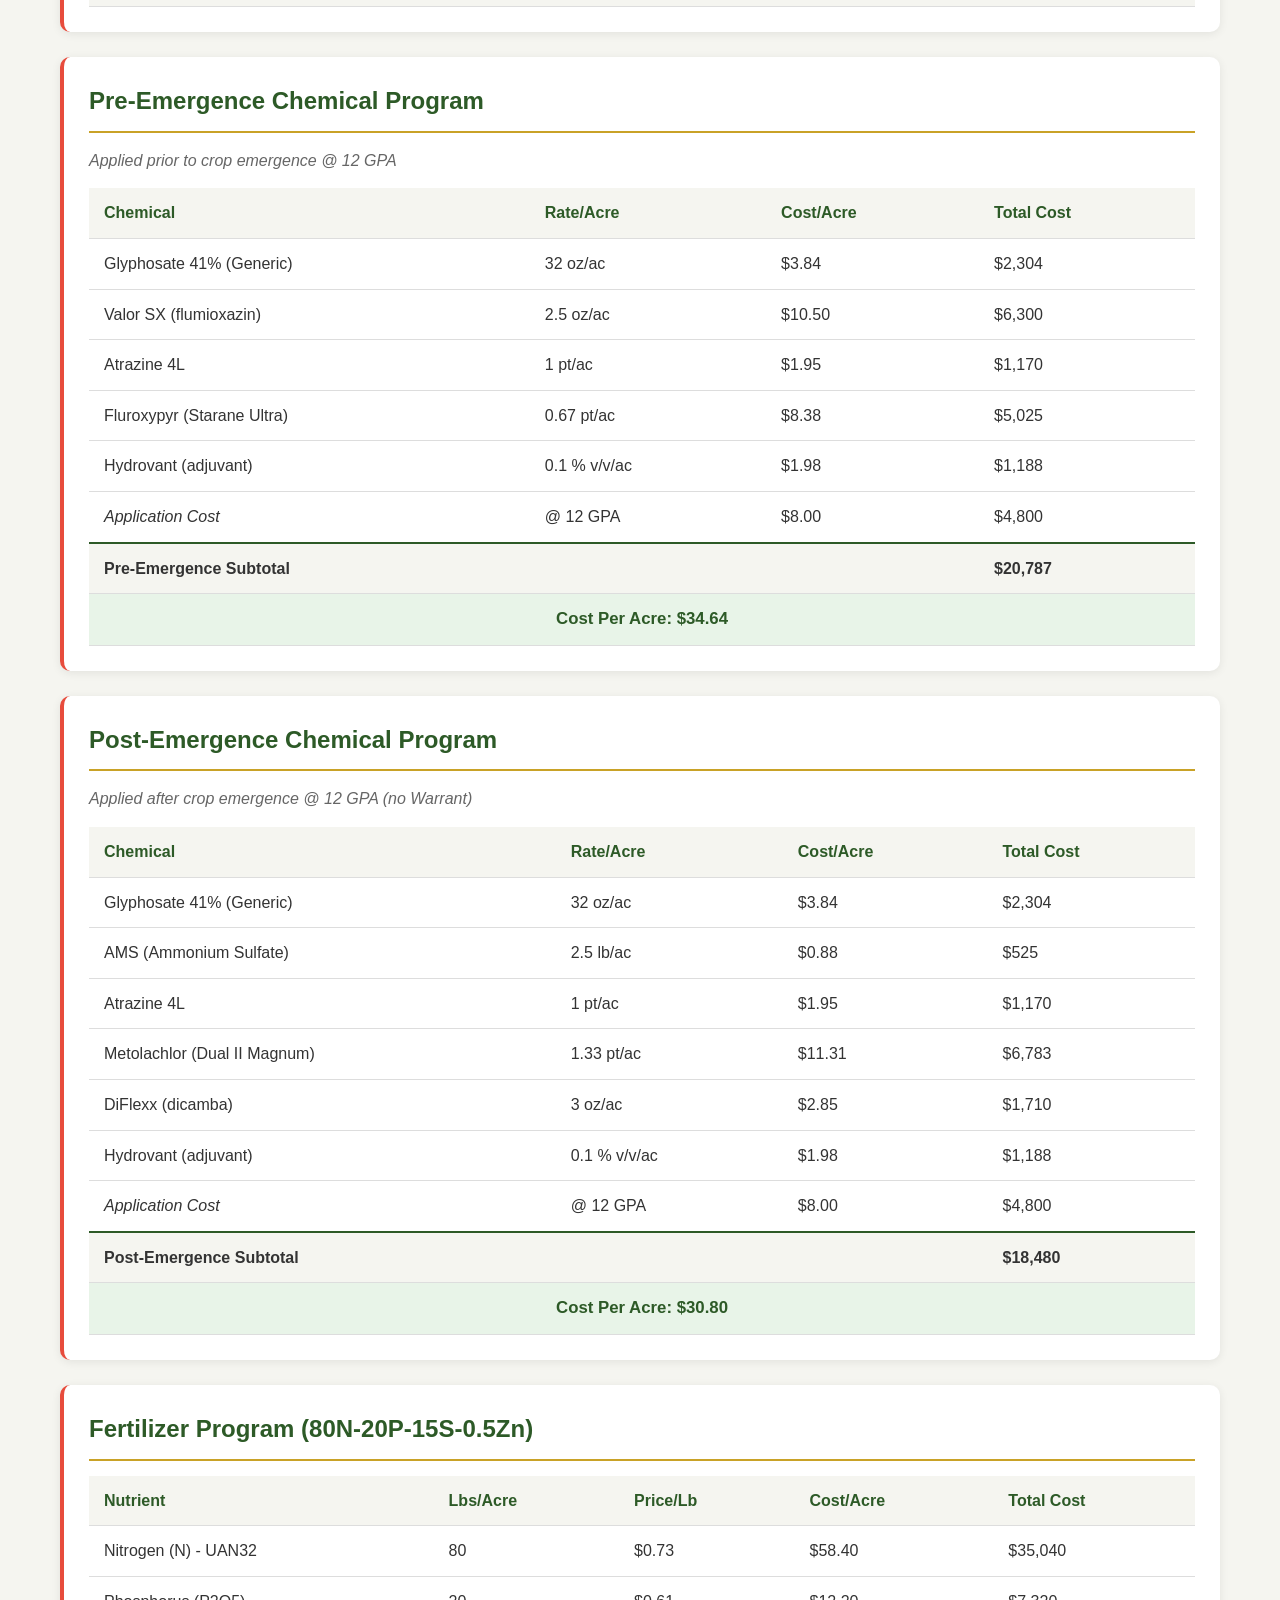
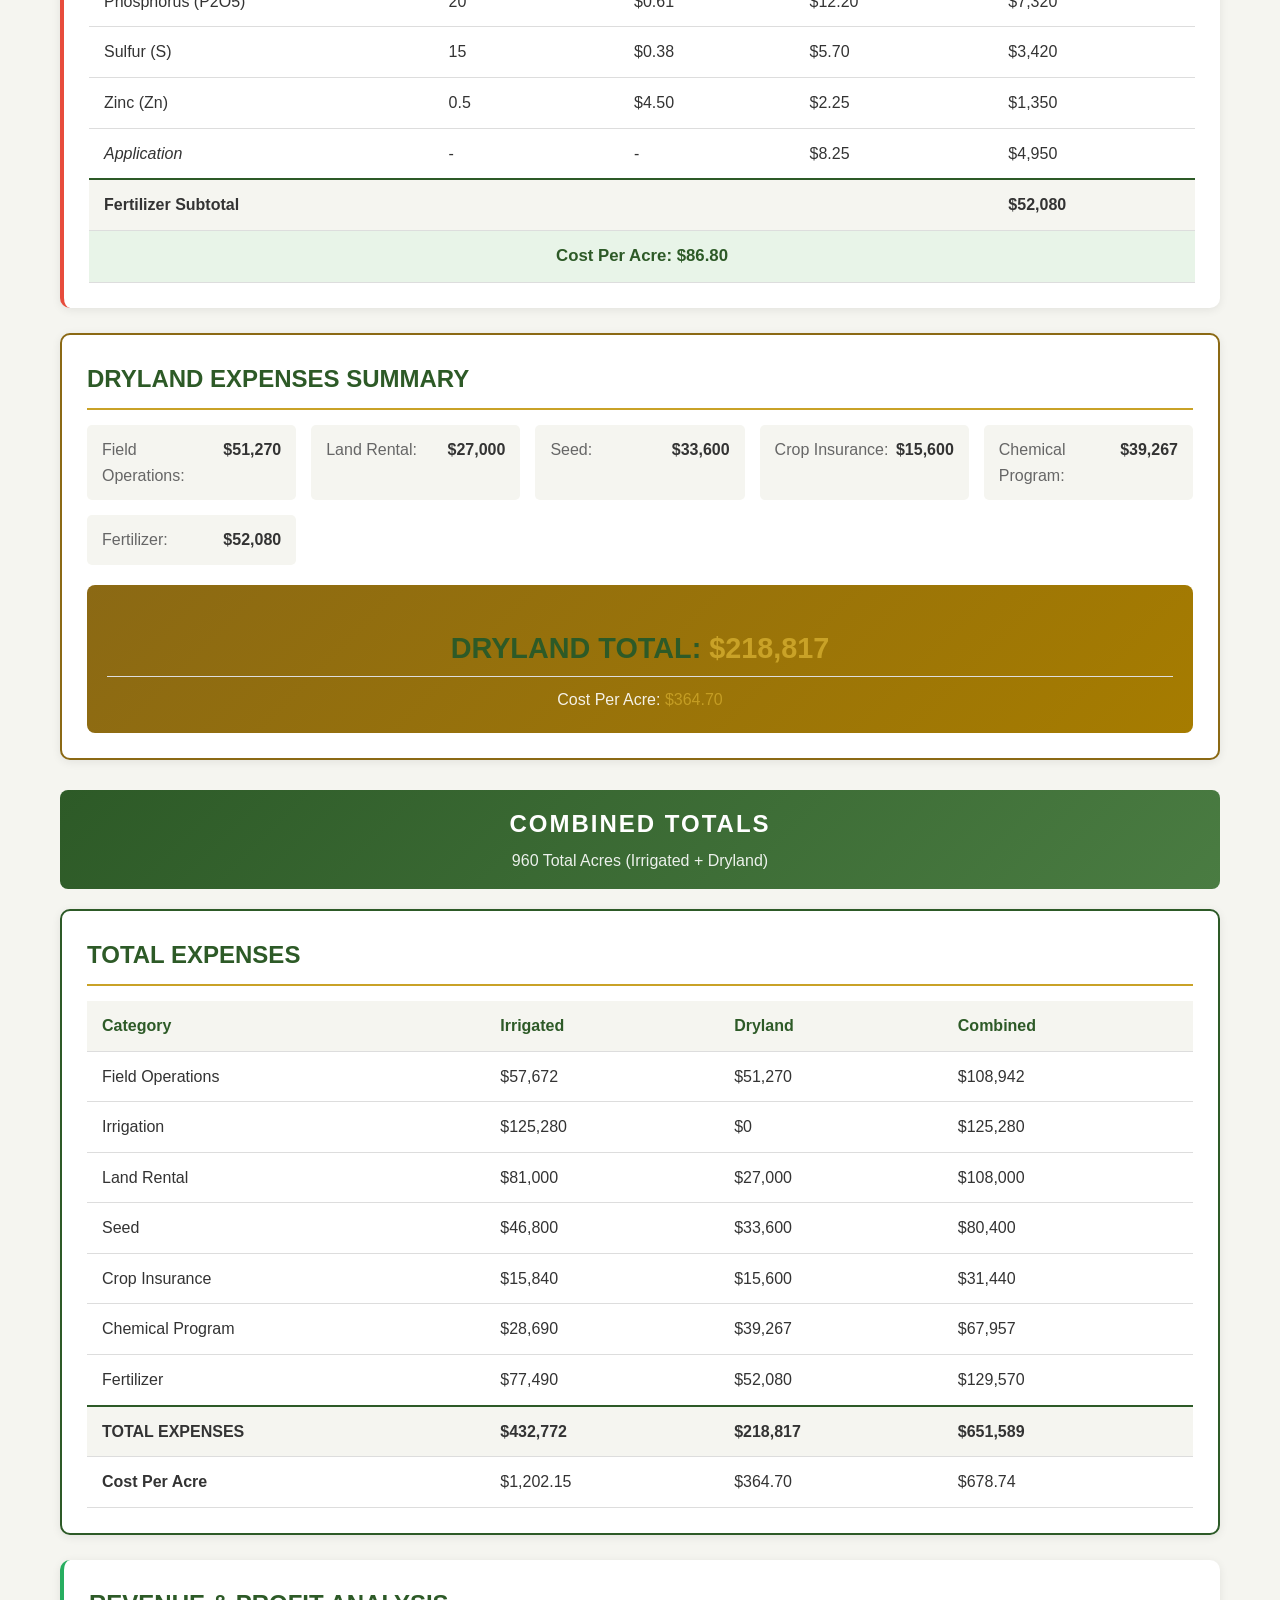
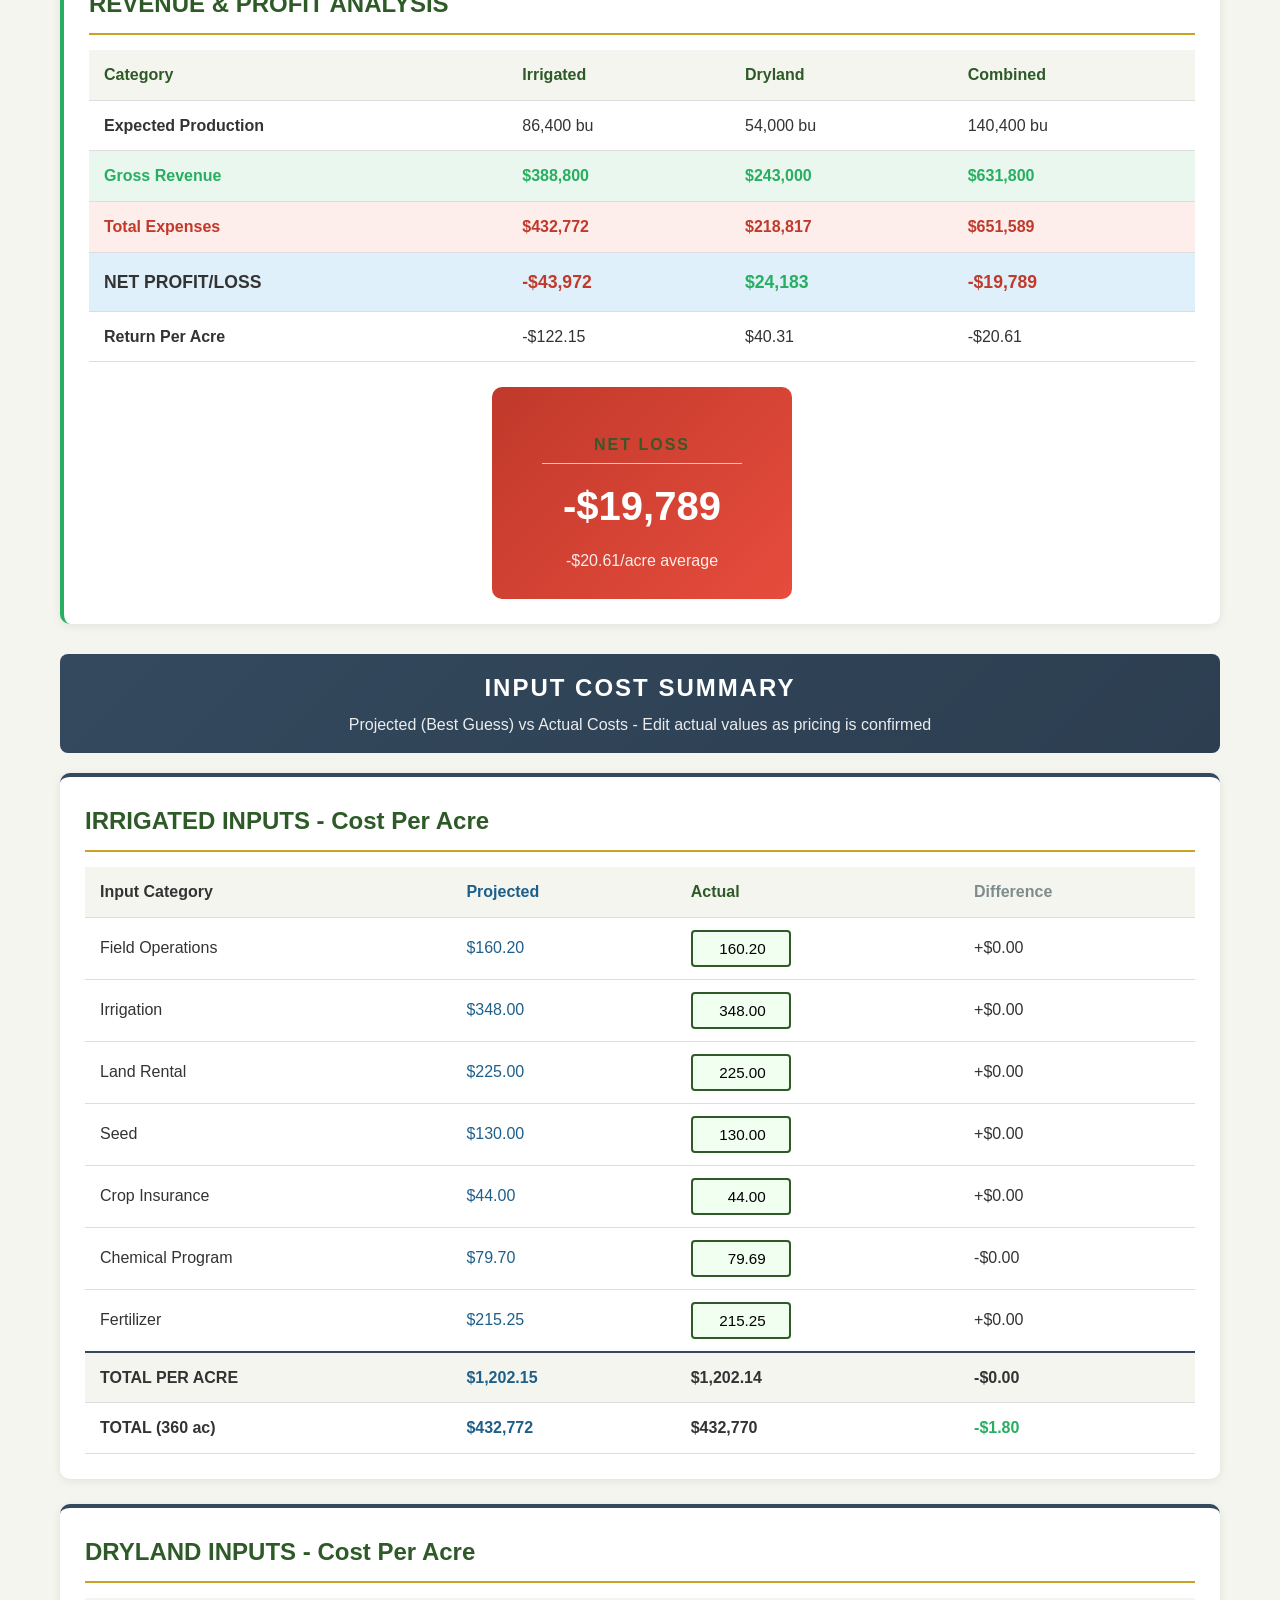
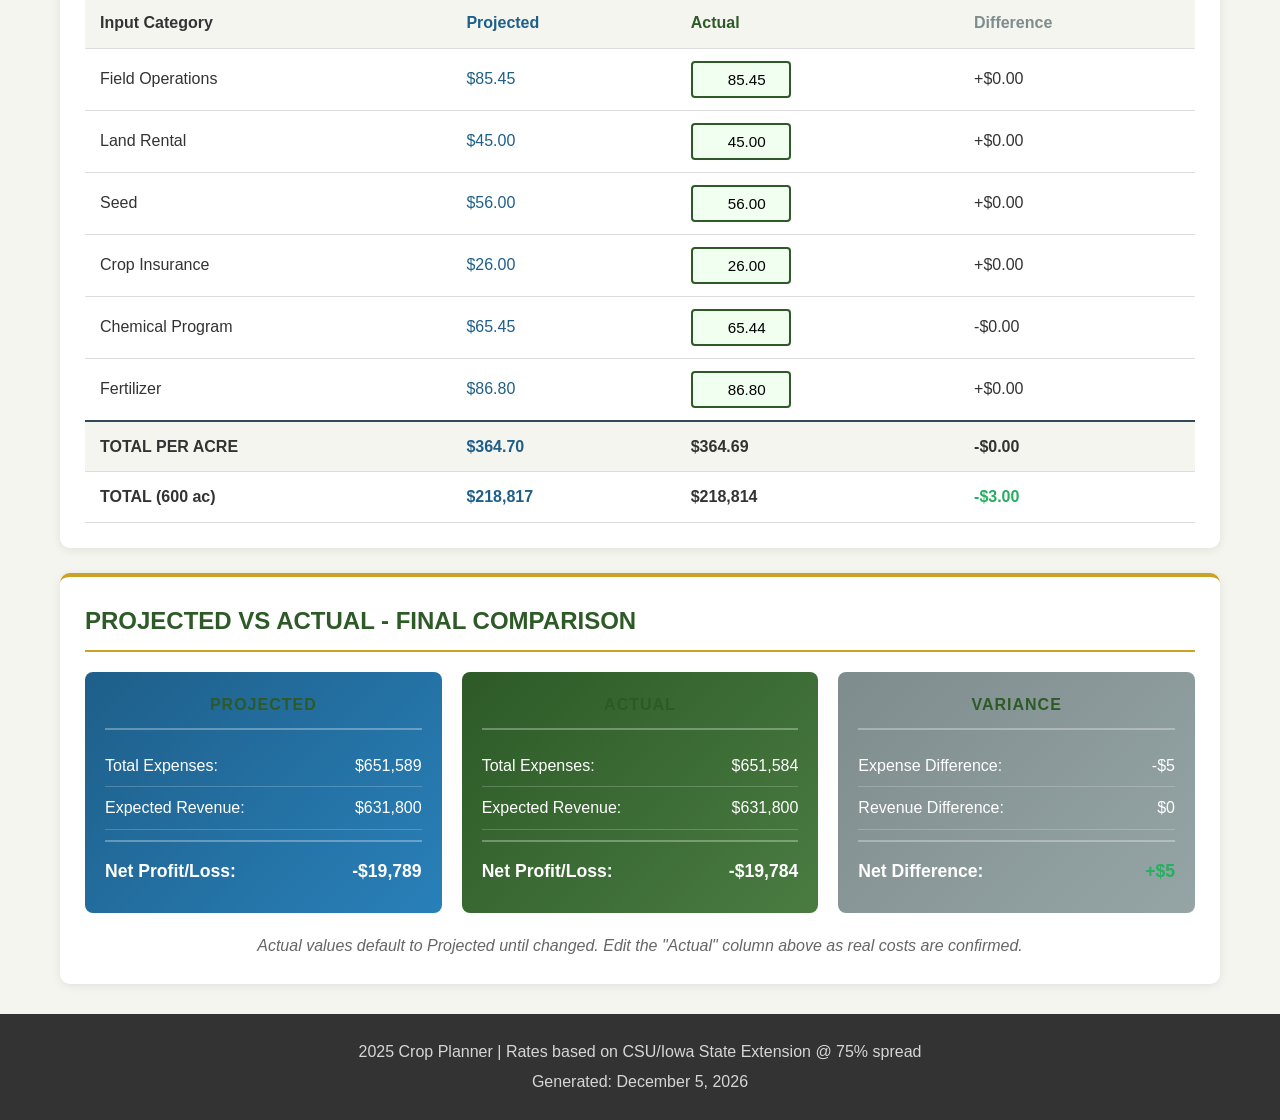
==== commit c8e4bdfb: "Add navigation, spray programs page, and Projected vs Actual tracking - Add navigation bar linking C" ====
--- a/index.html
+++ b/index.html
@@ -7,6 +7,17 @@
     <link rel="stylesheet" href="styles.css">
 </head>
 <body>
+    <!-- Navigation Bar -->
+    <nav class="main-nav">
+        <div class="container nav-container">
+            <a href="index.html" class="nav-brand">2025 Crop Planner</a>
+            <ul class="nav-links">
+                <li><a href="index.html" class="active">Cost Calculator</a></li>
+                <li><a href="spray-plans.html">Spray Programs</a></li>
+            </ul>
+        </div>
+    </nav>
+
     <header>
         <div class="container">
             <h1>2025 Crop Planner</h1>
@@ -579,6 +590,207 @@
                 </div>
             </div>
         </section>
+
+        <!-- ============================================ -->
+        <!-- INPUT COST SUMMARY - PROJECTED VS ACTUAL -->
+        <!-- ============================================ -->
+        <div class="section-header input-summary-header">
+            <h2>INPUT COST SUMMARY</h2>
+            <p>Projected (Best Guess) vs Actual Costs - Edit actual values as pricing is confirmed</p>
+        </div>
+
+        <!-- Irrigated Inputs -->
+        <section class="card input-summary-card">
+            <h2>IRRIGATED INPUTS - Cost Per Acre</h2>
+            <table class="input-table" id="irrInputTable">
+                <thead>
+                    <tr>
+                        <th>Input Category</th>
+                        <th>Projected</th>
+                        <th>Actual</th>
+                        <th>Difference</th>
+                    </tr>
+                </thead>
+                <tbody>
+                    <tr>
+                        <td>Field Operations</td>
+                        <td class="projected" id="irrOpsProjected">$0.00</td>
+                        <td class="actual"><input type="number" id="irrOpsActual" step="0.01" oninput="updateActuals()"></td>
+                        <td class="difference" id="irrOpsDiff">$0.00</td>
+                    </tr>
+                    <tr>
+                        <td>Irrigation</td>
+                        <td class="projected" id="irrIrrProjected">$0.00</td>
+                        <td class="actual"><input type="number" id="irrIrrActual" step="0.01" oninput="updateActuals()"></td>
+                        <td class="difference" id="irrIrrDiff">$0.00</td>
+                    </tr>
+                    <tr>
+                        <td>Land Rental</td>
+                        <td class="projected" id="irrRentProjected">$0.00</td>
+                        <td class="actual"><input type="number" id="irrRentActual" step="0.01" oninput="updateActuals()"></td>
+                        <td class="difference" id="irrRentDiff">$0.00</td>
+                    </tr>
+                    <tr>
+                        <td>Seed</td>
+                        <td class="projected" id="irrSeedProjected">$0.00</td>
+                        <td class="actual"><input type="number" id="irrSeedActual" step="0.01" oninput="updateActuals()"></td>
+                        <td class="difference" id="irrSeedDiff">$0.00</td>
+                    </tr>
+                    <tr>
+                        <td>Crop Insurance</td>
+                        <td class="projected" id="irrInsProjected">$0.00</td>
+                        <td class="actual"><input type="number" id="irrInsActual" step="0.01" oninput="updateActuals()"></td>
+                        <td class="difference" id="irrInsDiff">$0.00</td>
+                    </tr>
+                    <tr>
+                        <td>Chemical Program</td>
+                        <td class="projected" id="irrChemProjected">$0.00</td>
+                        <td class="actual"><input type="number" id="irrChemActual" step="0.01" oninput="updateActuals()"></td>
+                        <td class="difference" id="irrChemDiff">$0.00</td>
+                    </tr>
+                    <tr>
+                        <td>Fertilizer</td>
+                        <td class="projected" id="irrFertProjected">$0.00</td>
+                        <td class="actual"><input type="number" id="irrFertActual" step="0.01" oninput="updateActuals()"></td>
+                        <td class="difference" id="irrFertDiff">$0.00</td>
+                    </tr>
+                </tbody>
+                <tfoot>
+                    <tr class="total-row">
+                        <td><strong>TOTAL PER ACRE</strong></td>
+                        <td class="projected" id="irrTotalProjected"><strong>$0.00</strong></td>
+                        <td class="actual" id="irrTotalActual"><strong>$0.00</strong></td>
+                        <td class="difference" id="irrTotalDiff"><strong>$0.00</strong></td>
+                    </tr>
+                    <tr>
+                        <td><strong>TOTAL (360 ac)</strong></td>
+                        <td class="projected" id="irrGrandProjected"><strong>$0</strong></td>
+                        <td class="actual" id="irrGrandActual"><strong>$0</strong></td>
+                        <td class="difference" id="irrGrandDiff"><strong>$0</strong></td>
+                    </tr>
+                </tfoot>
+            </table>
+        </section>
+
+        <!-- Dryland Inputs -->
+        <section class="card input-summary-card">
+            <h2>DRYLAND INPUTS - Cost Per Acre</h2>
+            <table class="input-table" id="dryInputTable">
+                <thead>
+                    <tr>
+                        <th>Input Category</th>
+                        <th>Projected</th>
+                        <th>Actual</th>
+                        <th>Difference</th>
+                    </tr>
+                </thead>
+                <tbody>
+                    <tr>
+                        <td>Field Operations</td>
+                        <td class="projected" id="dryOpsProjected">$0.00</td>
+                        <td class="actual"><input type="number" id="dryOpsActual" step="0.01" oninput="updateActuals()"></td>
+                        <td class="difference" id="dryOpsDiff">$0.00</td>
+                    </tr>
+                    <tr>
+                        <td>Land Rental</td>
+                        <td class="projected" id="dryRentProjected">$0.00</td>
+                        <td class="actual"><input type="number" id="dryRentActual" step="0.01" oninput="updateActuals()"></td>
+                        <td class="difference" id="dryRentDiff">$0.00</td>
+                    </tr>
+                    <tr>
+                        <td>Seed</td>
+                        <td class="projected" id="drySeedProjected">$0.00</td>
+                        <td class="actual"><input type="number" id="drySeedActual" step="0.01" oninput="updateActuals()"></td>
+                        <td class="difference" id="drySeedDiff">$0.00</td>
+                    </tr>
+                    <tr>
+                        <td>Crop Insurance</td>
+                        <td class="projected" id="dryInsProjected">$0.00</td>
+                        <td class="actual"><input type="number" id="dryInsActual" step="0.01" oninput="updateActuals()"></td>
+                        <td class="difference" id="dryInsDiff">$0.00</td>
+                    </tr>
+                    <tr>
+                        <td>Chemical Program</td>
+                        <td class="projected" id="dryChemProjected">$0.00</td>
+                        <td class="actual"><input type="number" id="dryChemActual" step="0.01" oninput="updateActuals()"></td>
+                        <td class="difference" id="dryChemDiff">$0.00</td>
+                    </tr>
+                    <tr>
+                        <td>Fertilizer</td>
+                        <td class="projected" id="dryFertProjected">$0.00</td>
+                        <td class="actual"><input type="number" id="dryFertActual" step="0.01" oninput="updateActuals()"></td>
+                        <td class="difference" id="dryFertDiff">$0.00</td>
+                    </tr>
+                </tbody>
+                <tfoot>
+                    <tr class="total-row">
+                        <td><strong>TOTAL PER ACRE</strong></td>
+                        <td class="projected" id="dryTotalProjected"><strong>$0.00</strong></td>
+                        <td class="actual" id="dryTotalActual"><strong>$0.00</strong></td>
+                        <td class="difference" id="dryTotalDiff"><strong>$0.00</strong></td>
+                    </tr>
+                    <tr>
+                        <td><strong>TOTAL (600 ac)</strong></td>
+                        <td class="projected" id="dryGrandProjected"><strong>$0</strong></td>
+                        <td class="actual" id="dryGrandActual"><strong>$0</strong></td>
+                        <td class="difference" id="dryGrandDiff"><strong>$0</strong></td>
+                    </tr>
+                </tfoot>
+            </table>
+        </section>
+
+        <!-- Projected vs Actual Summary -->
+        <section class="card comparison-summary-card">
+            <h2>PROJECTED VS ACTUAL - FINAL COMPARISON</h2>
+            <div class="comparison-grid">
+                <div class="comparison-box projected-box">
+                    <h3>PROJECTED</h3>
+                    <div class="comp-row">
+                        <span>Total Expenses:</span>
+                        <span id="projectedTotalExpenses">$0</span>
+                    </div>
+                    <div class="comp-row">
+                        <span>Expected Revenue:</span>
+                        <span id="projectedRevenue">$0</span>
+                    </div>
+                    <div class="comp-row net">
+                        <span>Net Profit/Loss:</span>
+                        <span id="projectedNet">$0</span>
+                    </div>
+                </div>
+                <div class="comparison-box actual-box">
+                    <h3>ACTUAL</h3>
+                    <div class="comp-row">
+                        <span>Total Expenses:</span>
+                        <span id="actualTotalExpenses">$0</span>
+                    </div>
+                    <div class="comp-row">
+                        <span>Expected Revenue:</span>
+                        <span id="actualRevenue">$0</span>
+                    </div>
+                    <div class="comp-row net">
+                        <span>Net Profit/Loss:</span>
+                        <span id="actualNet">$0</span>
+                    </div>
+                </div>
+                <div class="comparison-box variance-box">
+                    <h3>VARIANCE</h3>
+                    <div class="comp-row">
+                        <span>Expense Difference:</span>
+                        <span id="varianceExpenses">$0</span>
+                    </div>
+                    <div class="comp-row">
+                        <span>Revenue Difference:</span>
+                        <span id="varianceRevenue">$0</span>
+                    </div>
+                    <div class="comp-row net">
+                        <span>Net Difference:</span>
+                        <span id="varianceNet">$0</span>
+                    </div>
+                </div>
+            </div>
+            <p class="comparison-note">Actual values default to Projected until changed. Edit the "Actual" column above as real costs are confirmed.</p>
+        </section>
     </main>
 
     <footer>
--- a/styles.css
+++ b/styles.css
@@ -1,4 +1,60 @@
 /* 2025 Crop Planner Styles */
+
+/* Navigation Bar */
+.main-nav {
+    background: #1a1a1a;
+    padding: 0;
+    position: sticky;
+    top: 0;
+    z-index: 1000;
+    box-shadow: 0 2px 10px rgba(0,0,0,0.2);
+}
+
+.nav-container {
+    display: flex;
+    justify-content: space-between;
+    align-items: center;
+    padding: 0 20px;
+}
+
+.nav-brand {
+    color: #c9a227;
+    font-size: 1.3rem;
+    font-weight: bold;
+    text-decoration: none;
+    padding: 15px 0;
+}
+
+.nav-links {
+    list-style: none;
+    display: flex;
+    margin: 0;
+    padding: 0;
+}
+
+.nav-links li {
+    margin: 0;
+}
+
+.nav-links a {
+    color: #fff;
+    text-decoration: none;
+    padding: 18px 20px;
+    display: block;
+    transition: background 0.2s, color 0.2s;
+    font-weight: 500;
+}
+
+.nav-links a:hover {
+    background: #333;
+    color: #c9a227;
+}
+
+.nav-links a.active {
+    background: #2d5a27;
+    color: #fff;
+}
+
 :root {
     --primary-green: #2d5a27;
     --light-green: #4a7c42;
@@ -667,6 +723,263 @@
     }
 }
 
+/* Spray Plans Page Styles */
+.intro-card {
+    border-top: 4px solid var(--accent-gold);
+}
+
+.key-points {
+    display: grid;
+    grid-template-columns: repeat(auto-fit, minmax(200px, 1fr));
+    gap: 20px;
+    margin-top: 20px;
+}
+
+.key-points .point {
+    background: var(--bg-light);
+    padding: 15px;
+    border-radius: 8px;
+    border-left: 4px solid var(--primary-green);
+}
+
+.key-points .point h4 {
+    color: var(--primary-green);
+    margin-bottom: 8px;
+}
+
+.key-points .point p {
+    color: var(--text-light);
+    font-size: 0.95rem;
+    margin: 0;
+}
+
+.chemical-guide tbody tr:nth-child(even) {
+    background: rgba(45, 90, 39, 0.03);
+}
+
+.program-total {
+    text-align: center;
+    padding: 15px;
+    border-radius: 8px;
+    margin-top: 20px;
+    color: white;
+}
+
+.program-total h3 {
+    margin: 0;
+    font-size: 1.3rem;
+}
+
+.program-total p {
+    margin: 5px 0 0 0;
+    opacity: 0.9;
+    font-size: 0.9rem;
+}
+
+.comparison-card {
+    border-top: 4px solid var(--primary-green);
+}
+
+.recommendation-box {
+    background: #e8f5e9;
+    border: 2px solid var(--primary-green);
+    border-radius: 8px;
+    padding: 20px;
+    margin-top: 20px;
+}
+
+.recommendation-box h3 {
+    color: var(--primary-green);
+    margin-bottom: 10px;
+}
+
+.recommendation-box ul {
+    margin: 10px 0 0 20px;
+}
+
+.recommendation-box li {
+    margin: 5px 0;
+}
+
+.sources-list {
+    list-style: none;
+    padding: 0;
+}
+
+.sources-list li {
+    padding: 8px 0;
+    border-bottom: 1px solid var(--border-color);
+}
+
+.sources-list a {
+    color: var(--irrigated-blue);
+    text-decoration: none;
+}
+
+.sources-list a:hover {
+    text-decoration: underline;
+}
+
+section h3 {
+    color: var(--primary-green);
+    margin: 20px 0 10px 0;
+    padding-bottom: 5px;
+    border-bottom: 1px solid var(--border-color);
+}
+
+/* Input Summary Section */
+.input-summary-header {
+    background: linear-gradient(135deg, #34495e, #2c3e50);
+    color: white;
+}
+
+.input-summary-header p {
+    margin-top: 5px;
+    opacity: 0.9;
+}
+
+.input-summary-card {
+    border-top: 4px solid #34495e;
+}
+
+.input-table {
+    width: 100%;
+    border-collapse: collapse;
+}
+
+.input-table th,
+.input-table td {
+    padding: 12px 15px;
+    text-align: left;
+    border-bottom: 1px solid var(--border-color);
+}
+
+.input-table th {
+    background: var(--bg-light);
+    font-weight: 600;
+}
+
+.input-table th:nth-child(2) {
+    color: var(--irrigated-blue);
+}
+
+.input-table th:nth-child(3) {
+    color: var(--primary-green);
+}
+
+.input-table th:nth-child(4) {
+    color: #7f8c8d;
+}
+
+.input-table .projected {
+    color: var(--irrigated-blue);
+    font-weight: 500;
+}
+
+.input-table .actual input {
+    width: 100px;
+    padding: 8px;
+    border: 2px solid var(--primary-green);
+    border-radius: 4px;
+    font-size: 0.95rem;
+    text-align: right;
+    background: #f0fff0;
+}
+
+.input-table .actual input:focus {
+    outline: none;
+    border-color: var(--accent-gold);
+    background: #fffbf0;
+}
+
+.input-table .difference {
+    font-weight: 500;
+}
+
+.input-table .difference.positive {
+    color: #c0392b;
+}
+
+.input-table .difference.negative {
+    color: #27ae60;
+}
+
+.input-table .total-row {
+    background: var(--bg-light);
+    font-weight: bold;
+}
+
+.input-table .total-row td {
+    border-top: 2px solid #34495e;
+}
+
+/* Comparison Summary */
+.comparison-summary-card {
+    border-top: 4px solid var(--accent-gold);
+}
+
+.comparison-grid {
+    display: grid;
+    grid-template-columns: repeat(auto-fit, minmax(250px, 1fr));
+    gap: 20px;
+    margin-top: 20px;
+}
+
+.comparison-box {
+    padding: 20px;
+    border-radius: 8px;
+    text-align: center;
+}
+
+.comparison-box h3 {
+    margin: 0 0 15px 0;
+    padding-bottom: 10px;
+    border-bottom: 2px solid rgba(255,255,255,0.3);
+    font-size: 1rem;
+    letter-spacing: 1px;
+}
+
+.projected-box {
+    background: linear-gradient(135deg, var(--irrigated-blue), #2980b9);
+    color: white;
+}
+
+.actual-box {
+    background: linear-gradient(135deg, var(--primary-green), var(--light-green));
+    color: white;
+}
+
+.variance-box {
+    background: linear-gradient(135deg, #7f8c8d, #95a5a6);
+    color: white;
+}
+
+.comp-row {
+    display: flex;
+    justify-content: space-between;
+    padding: 8px 0;
+    border-bottom: 1px solid rgba(255,255,255,0.2);
+}
+
+.comp-row:last-child {
+    border-bottom: none;
+}
+
+.comp-row.net {
+    margin-top: 10px;
+    padding-top: 15px;
+    border-top: 2px solid rgba(255,255,255,0.3);
+    font-weight: bold;
+    font-size: 1.1rem;
+}
+
+.comparison-note {
+    text-align: center;
+    margin-top: 20px;
+    color: var(--text-light);
+    font-style: italic;
+}
+
 /* Print Styles */
 @media print {
     header {
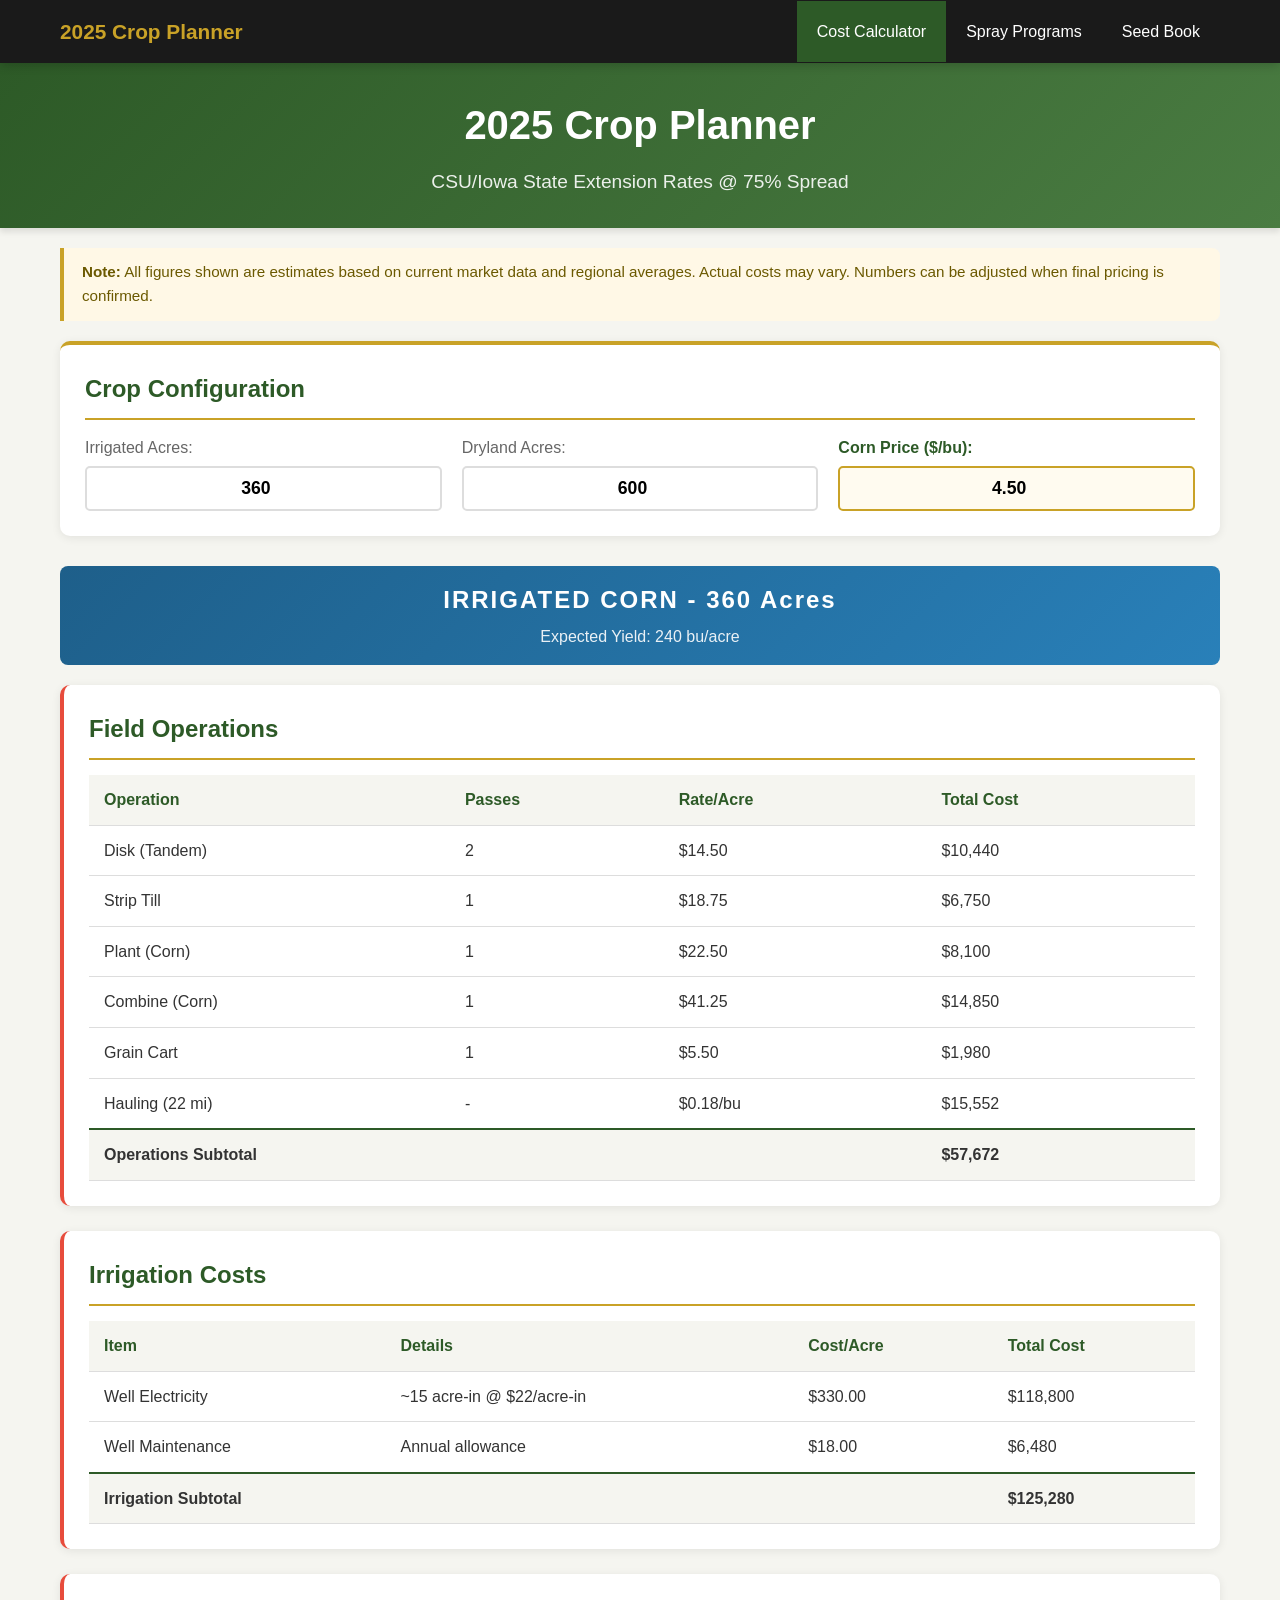
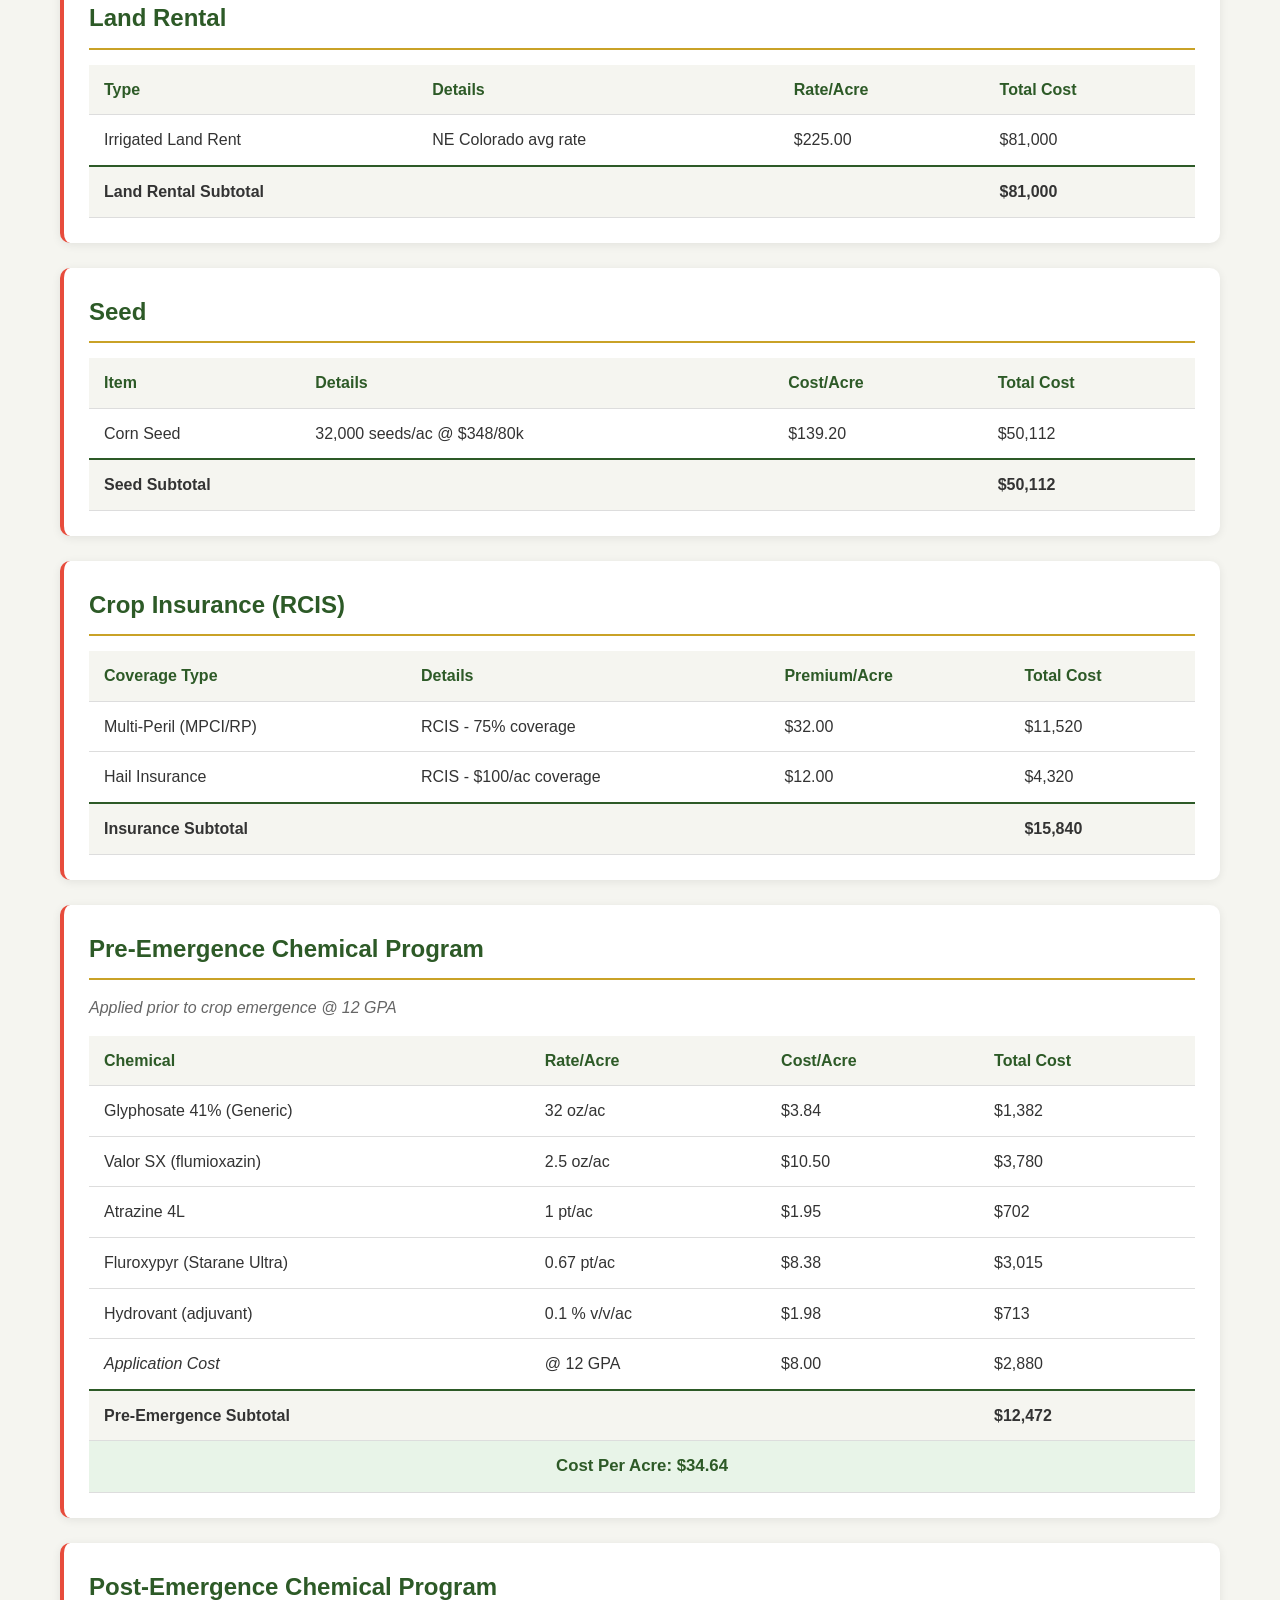
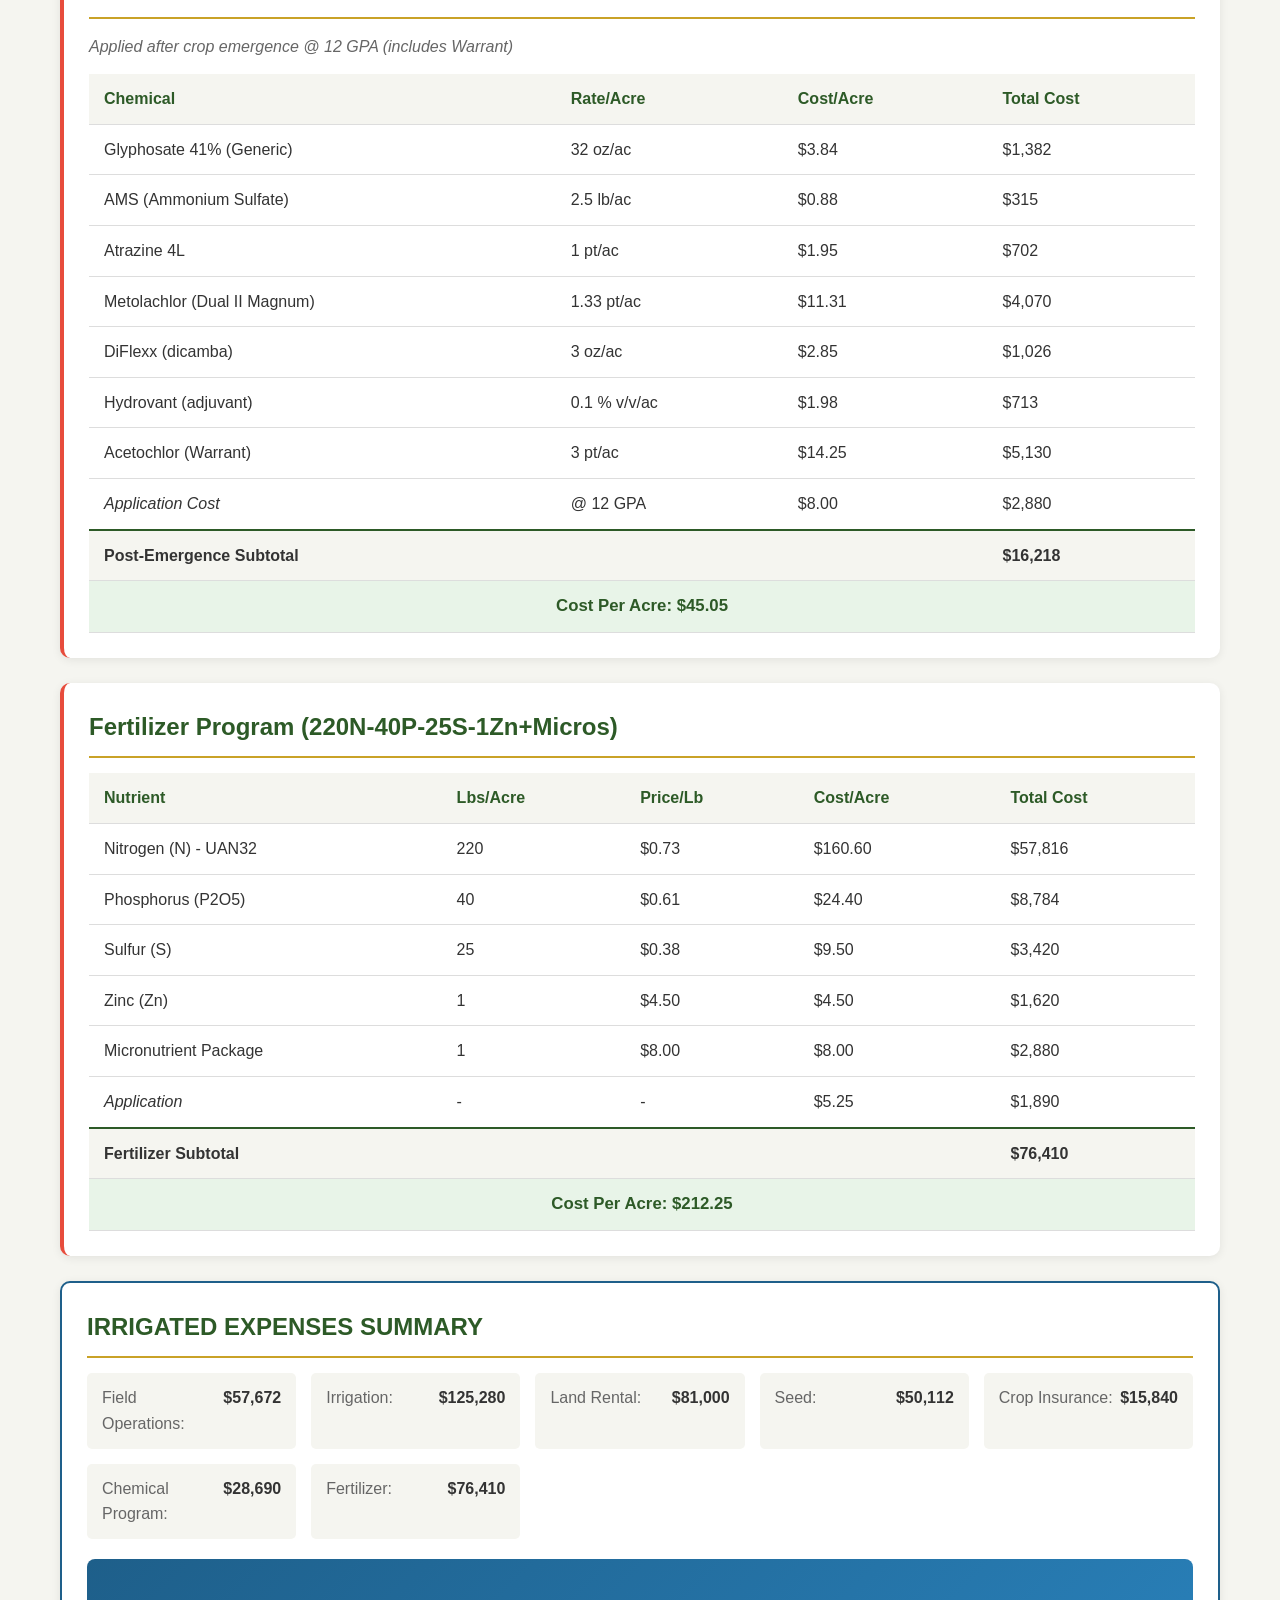
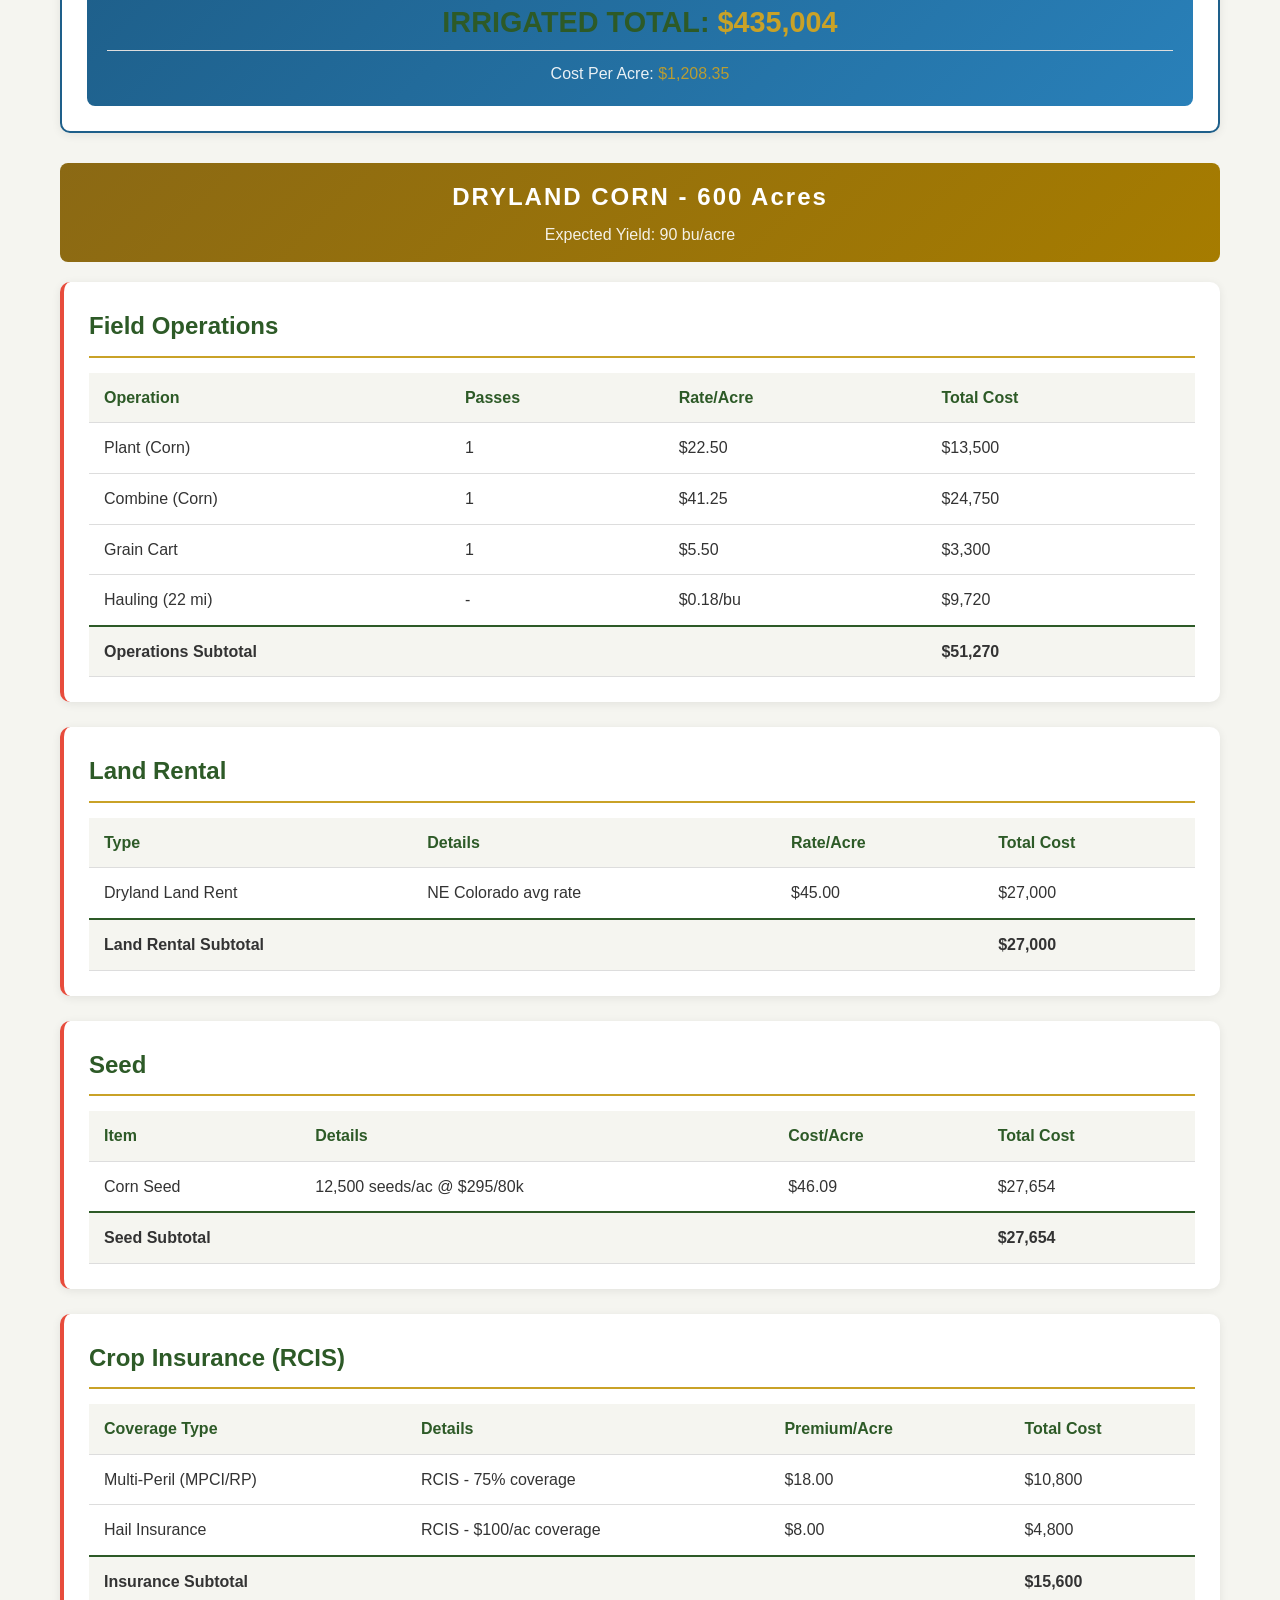
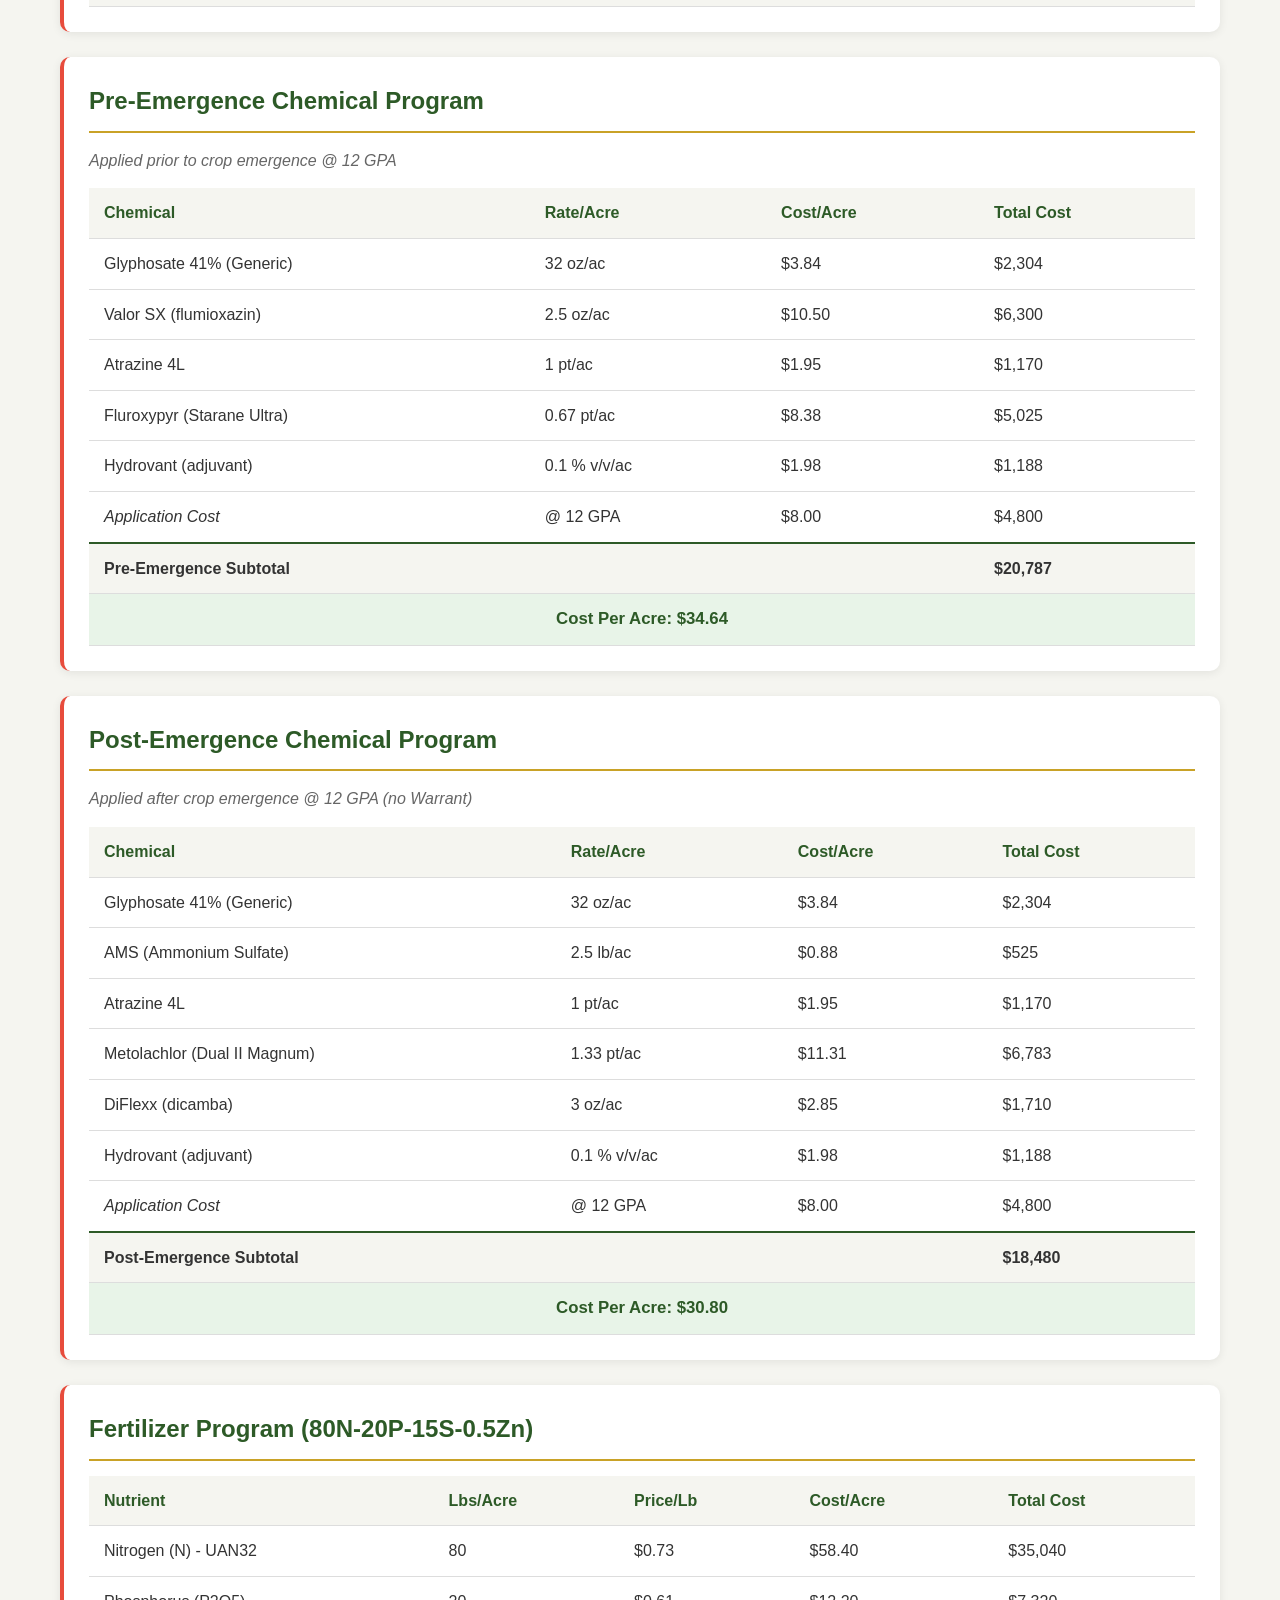
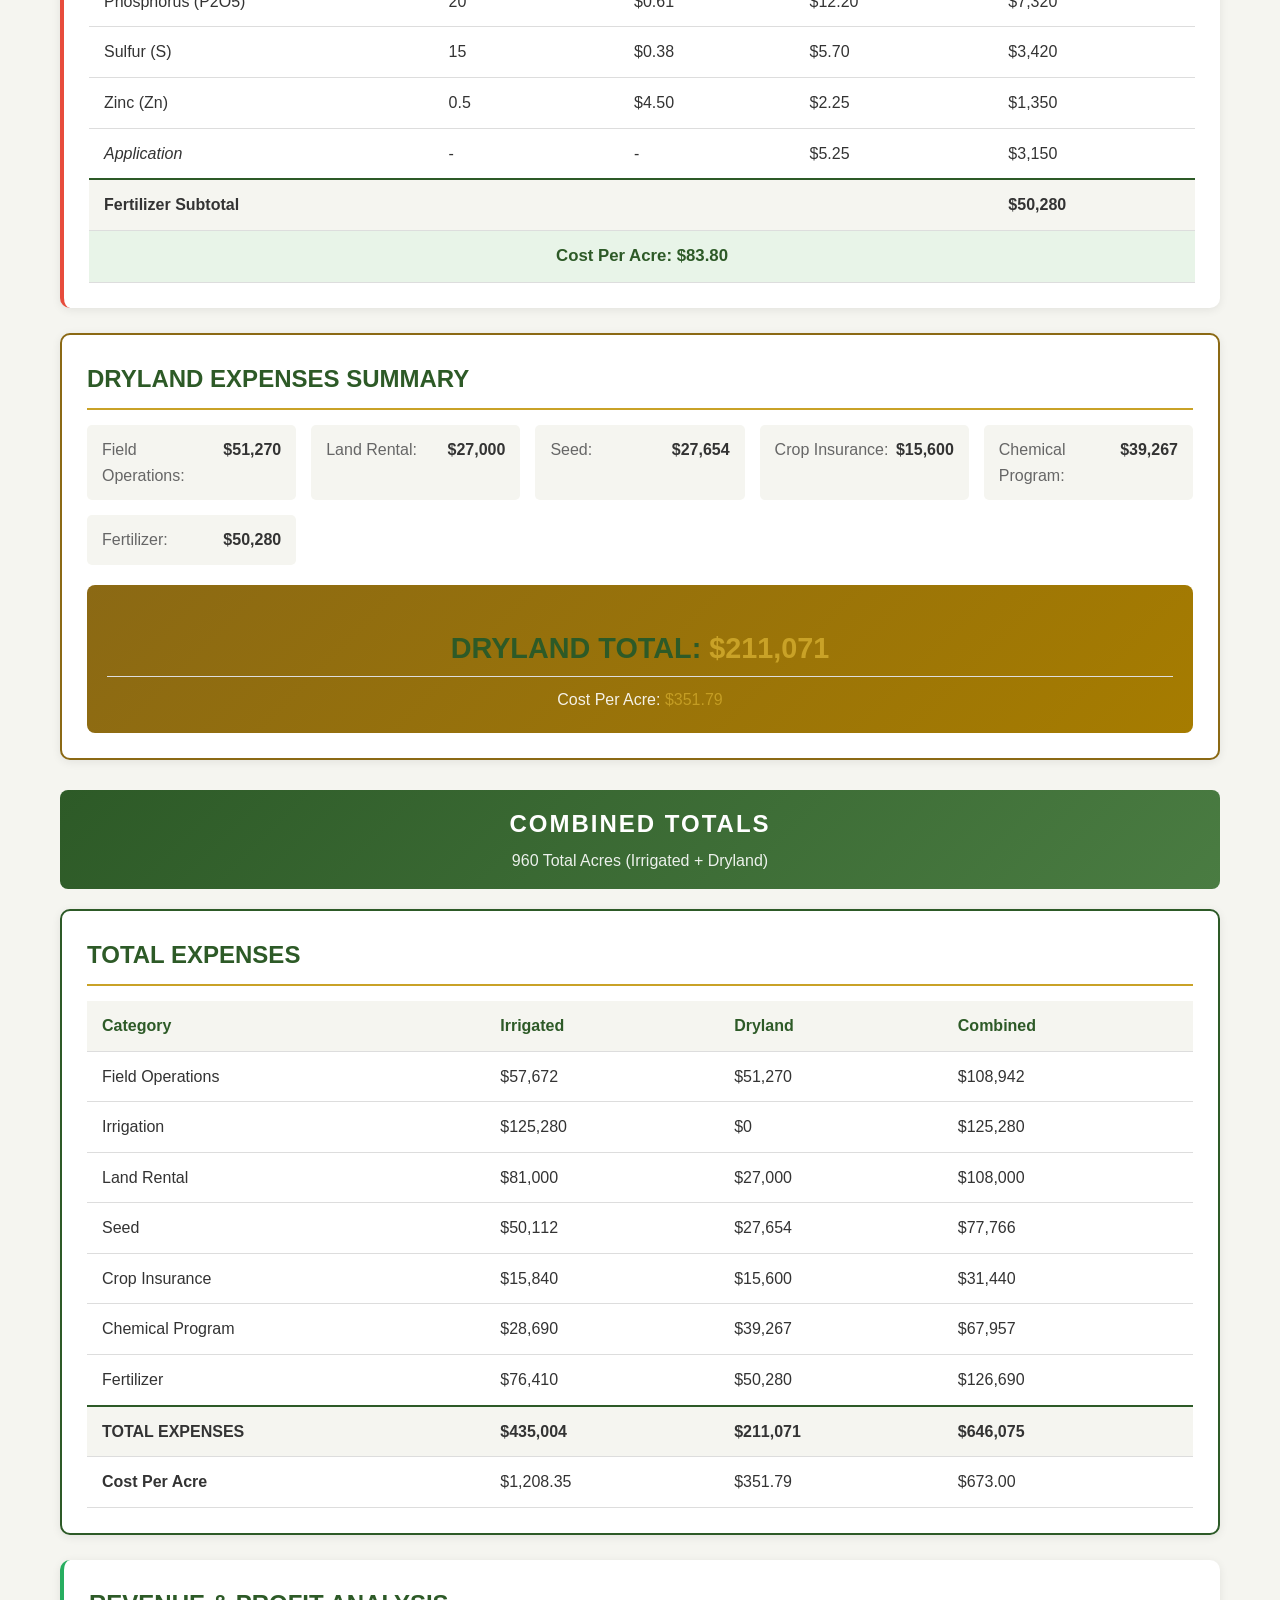
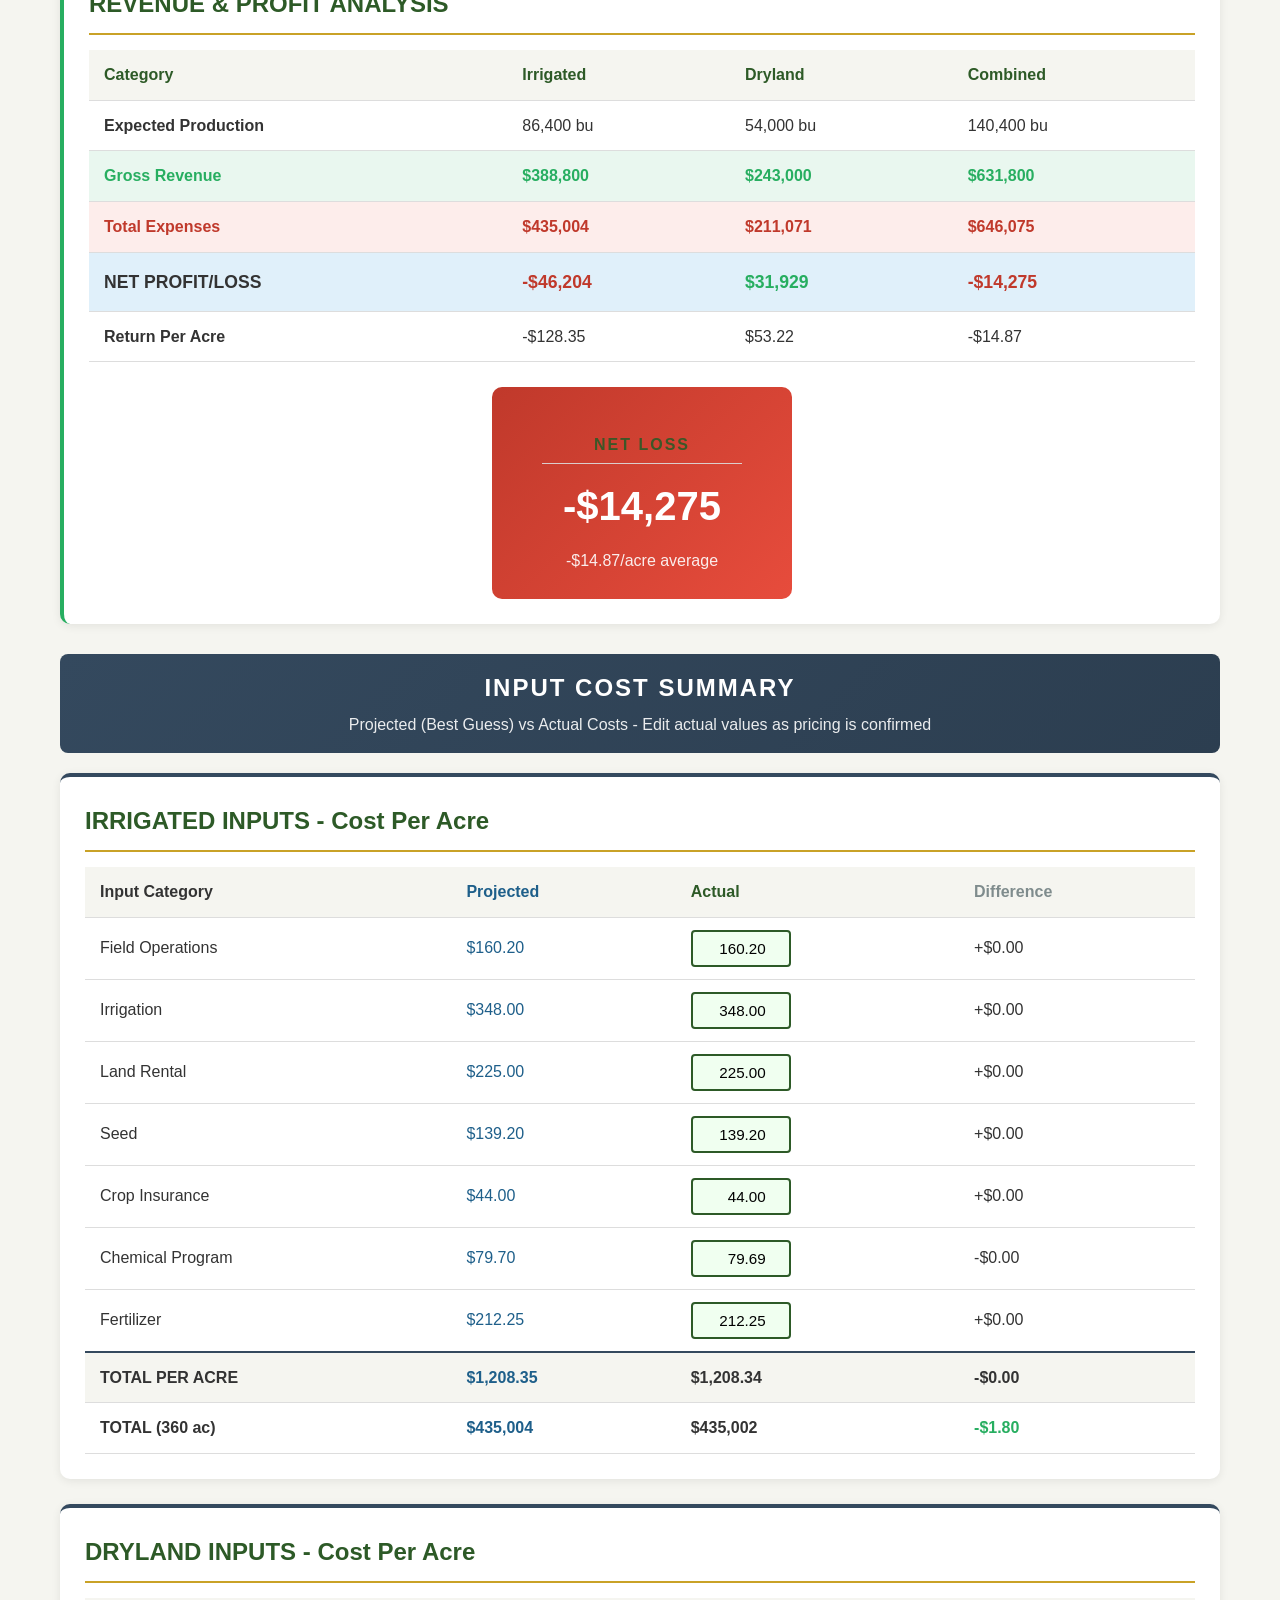
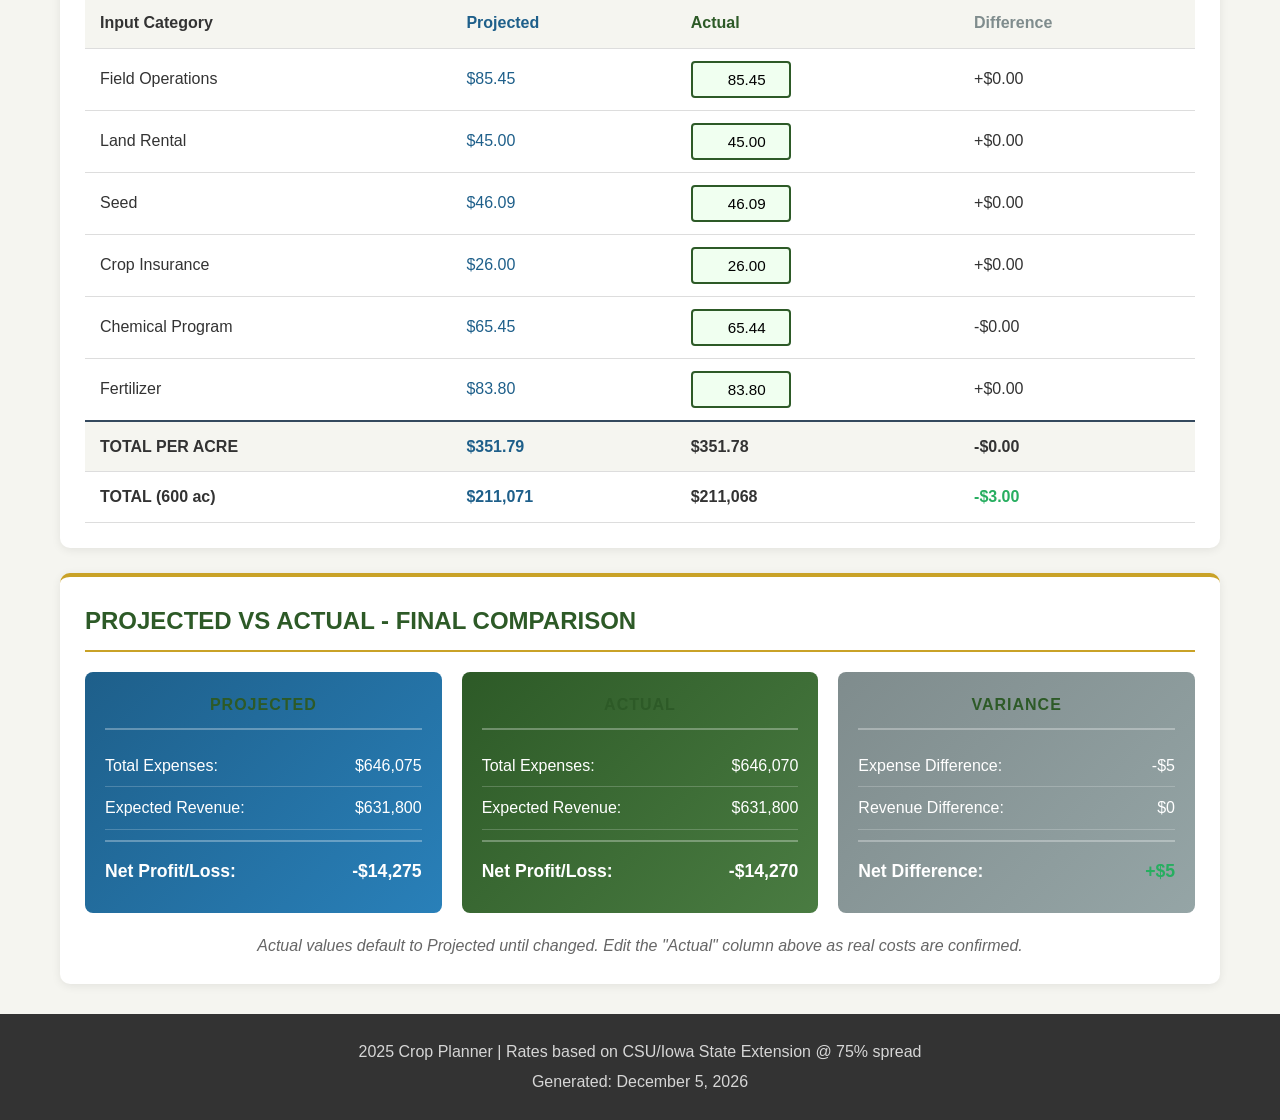
==== commit 3c976a3e: "Add Seed Book page with Pioneer hybrid performance data" ====
--- a/index.html
+++ b/index.html
@@ -14,6 +14,7 @@
             <ul class="nav-links">
                 <li><a href="index.html" class="active">Cost Calculator</a></li>
                 <li><a href="spray-plans.html">Spray Programs</a></li>
+                <li><a href="seedbook.html">Seed Book</a></li>
             </ul>
         </div>
     </nav>
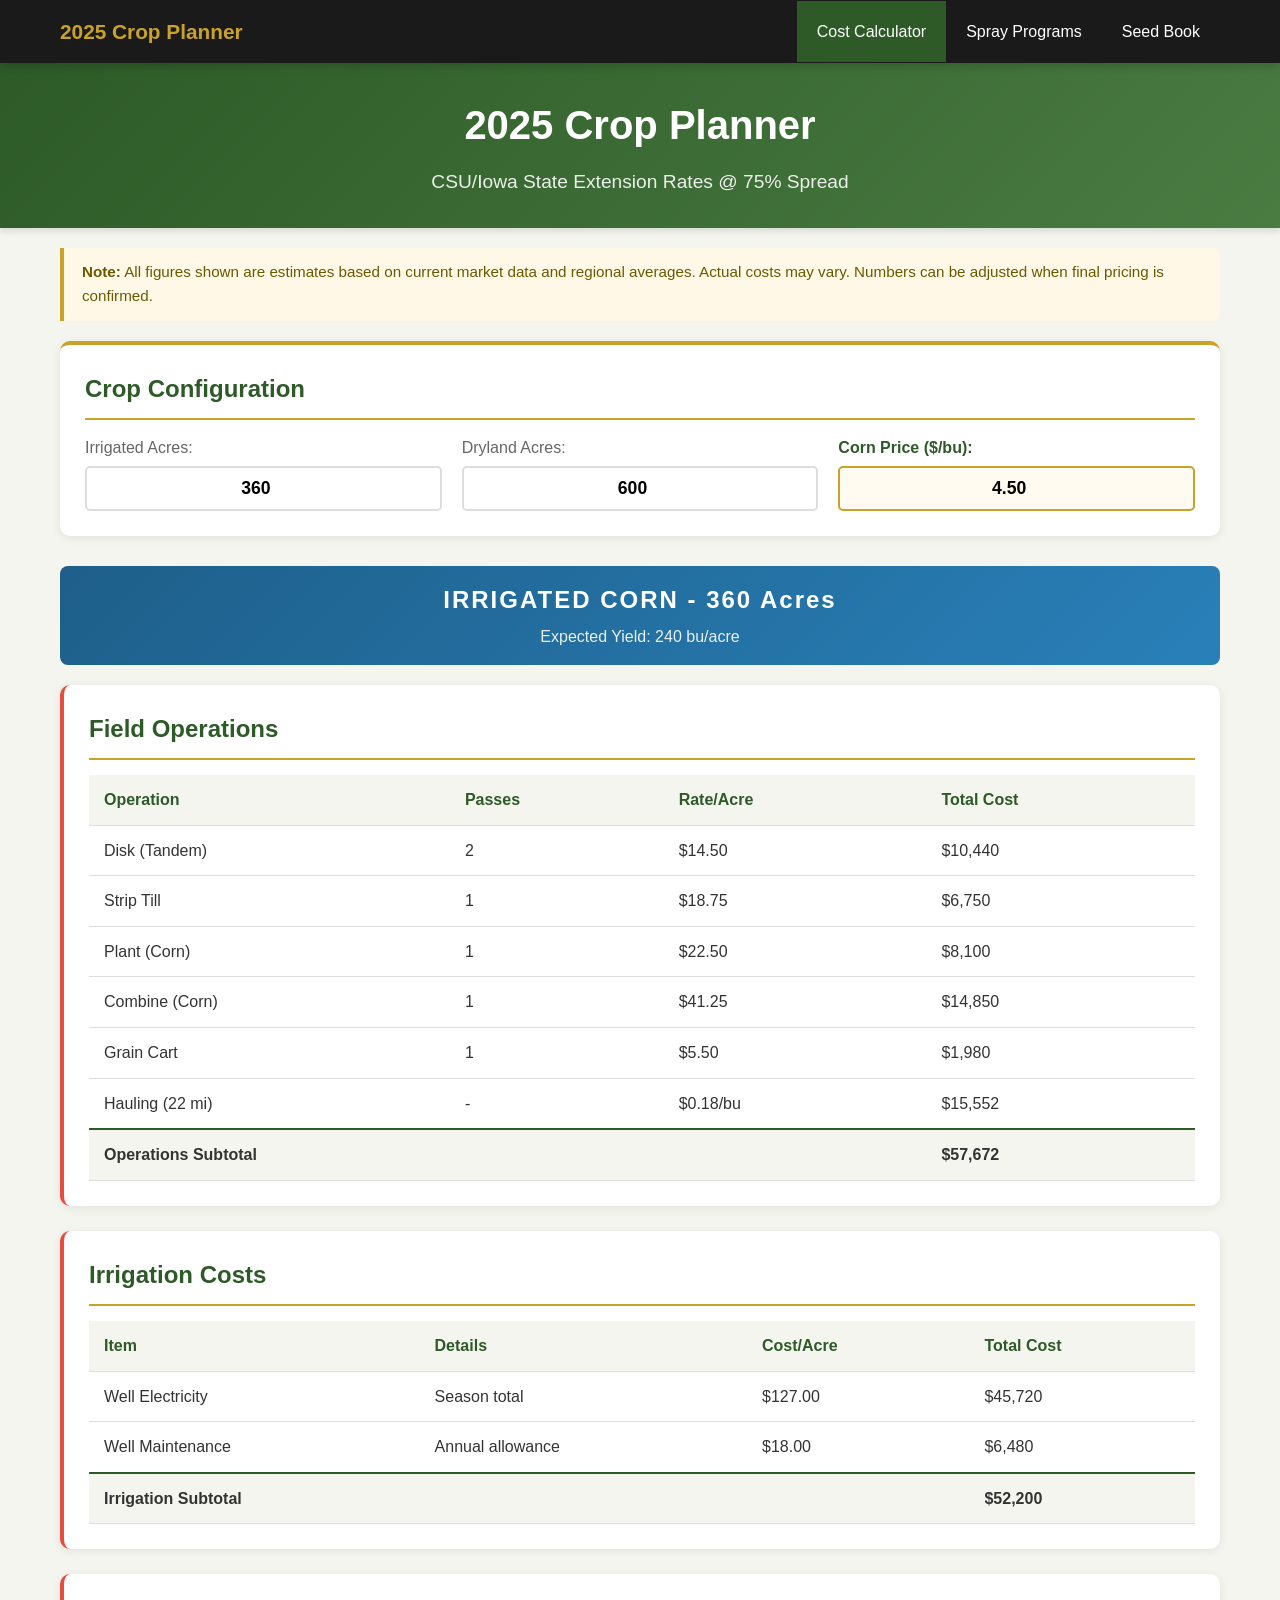
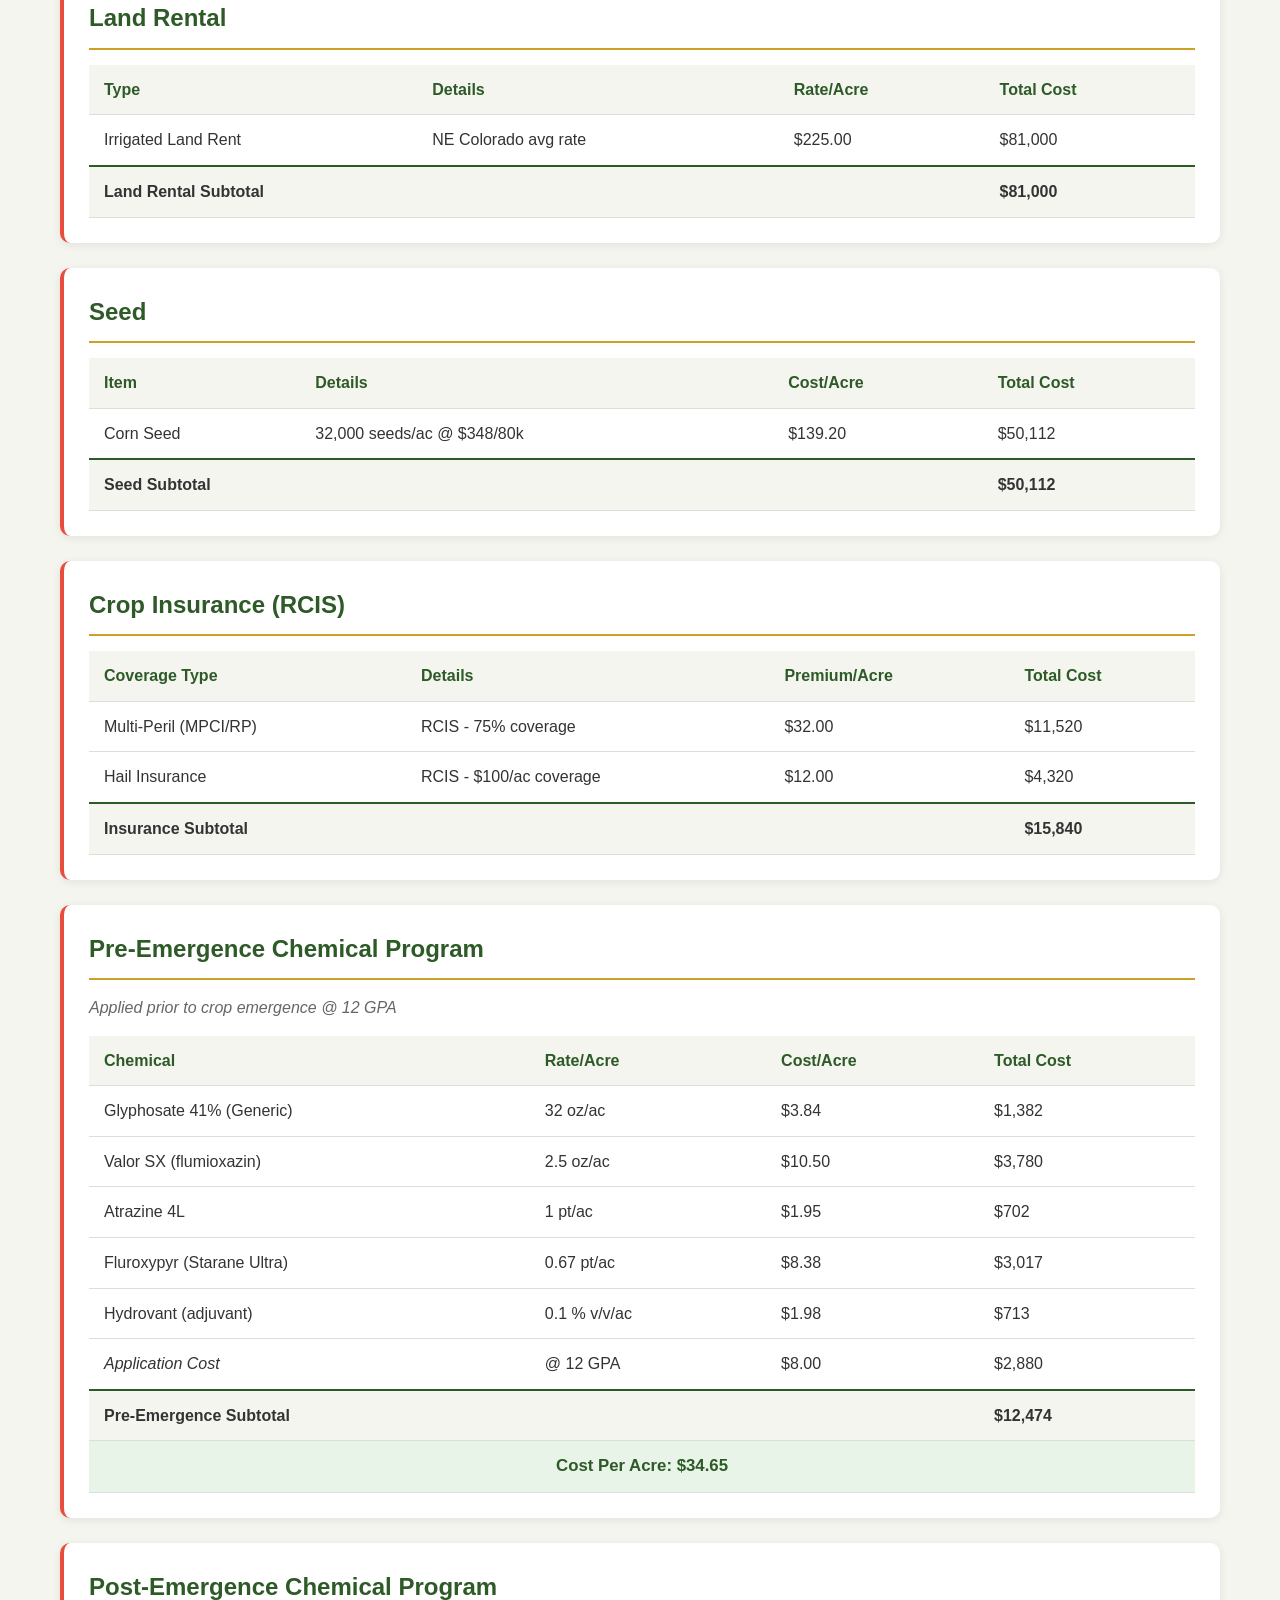
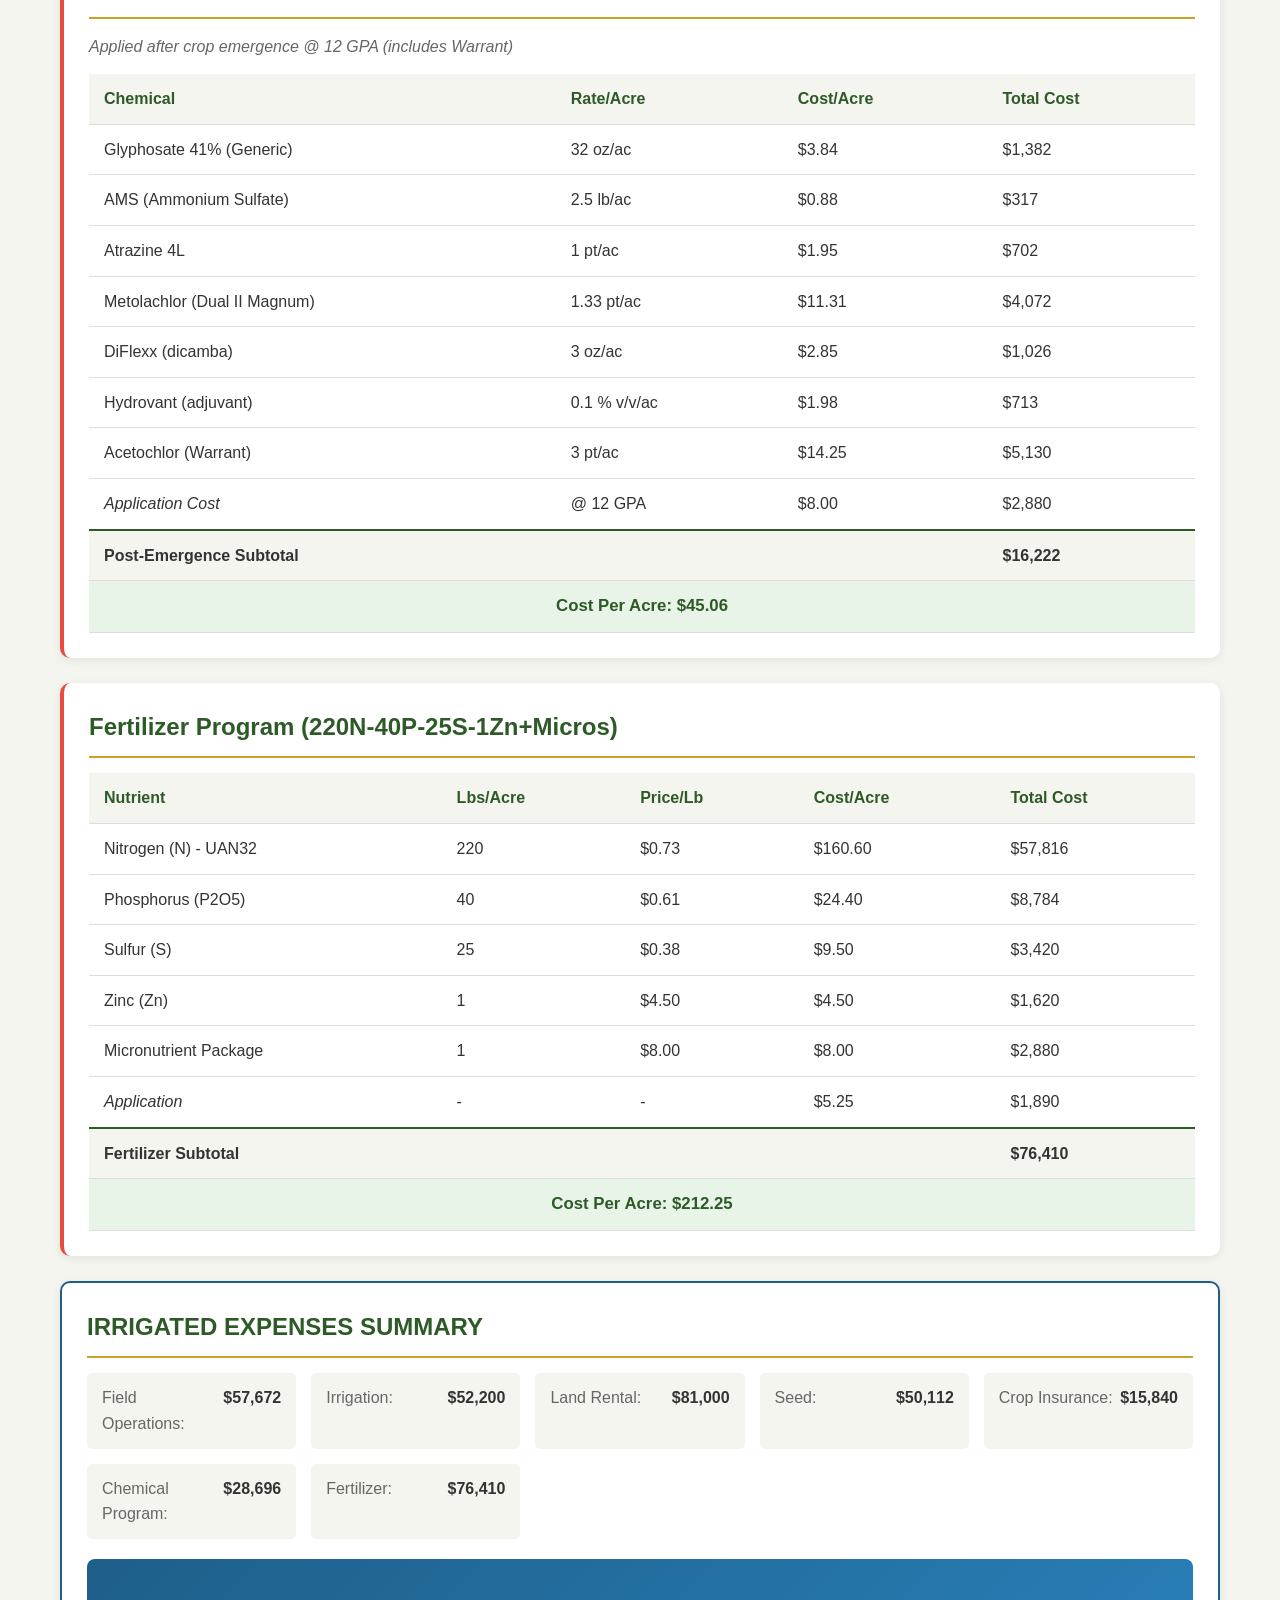
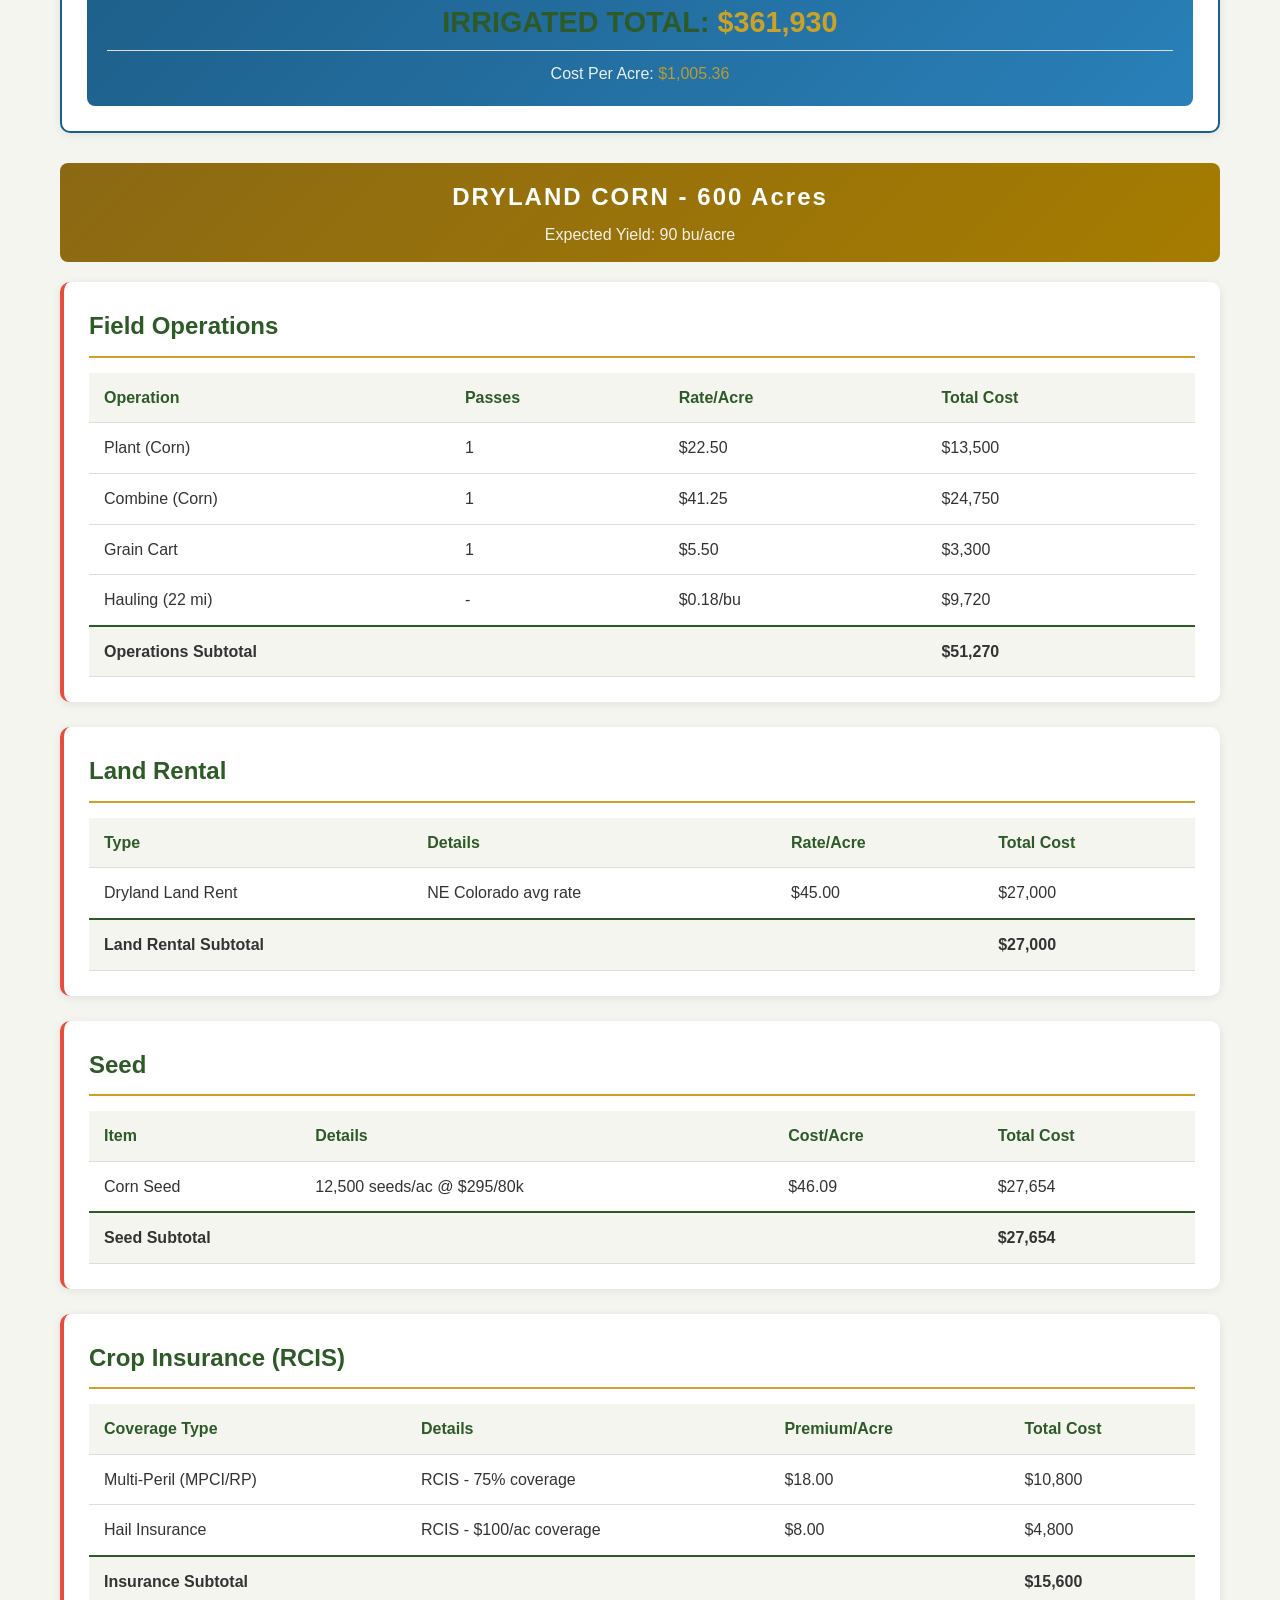
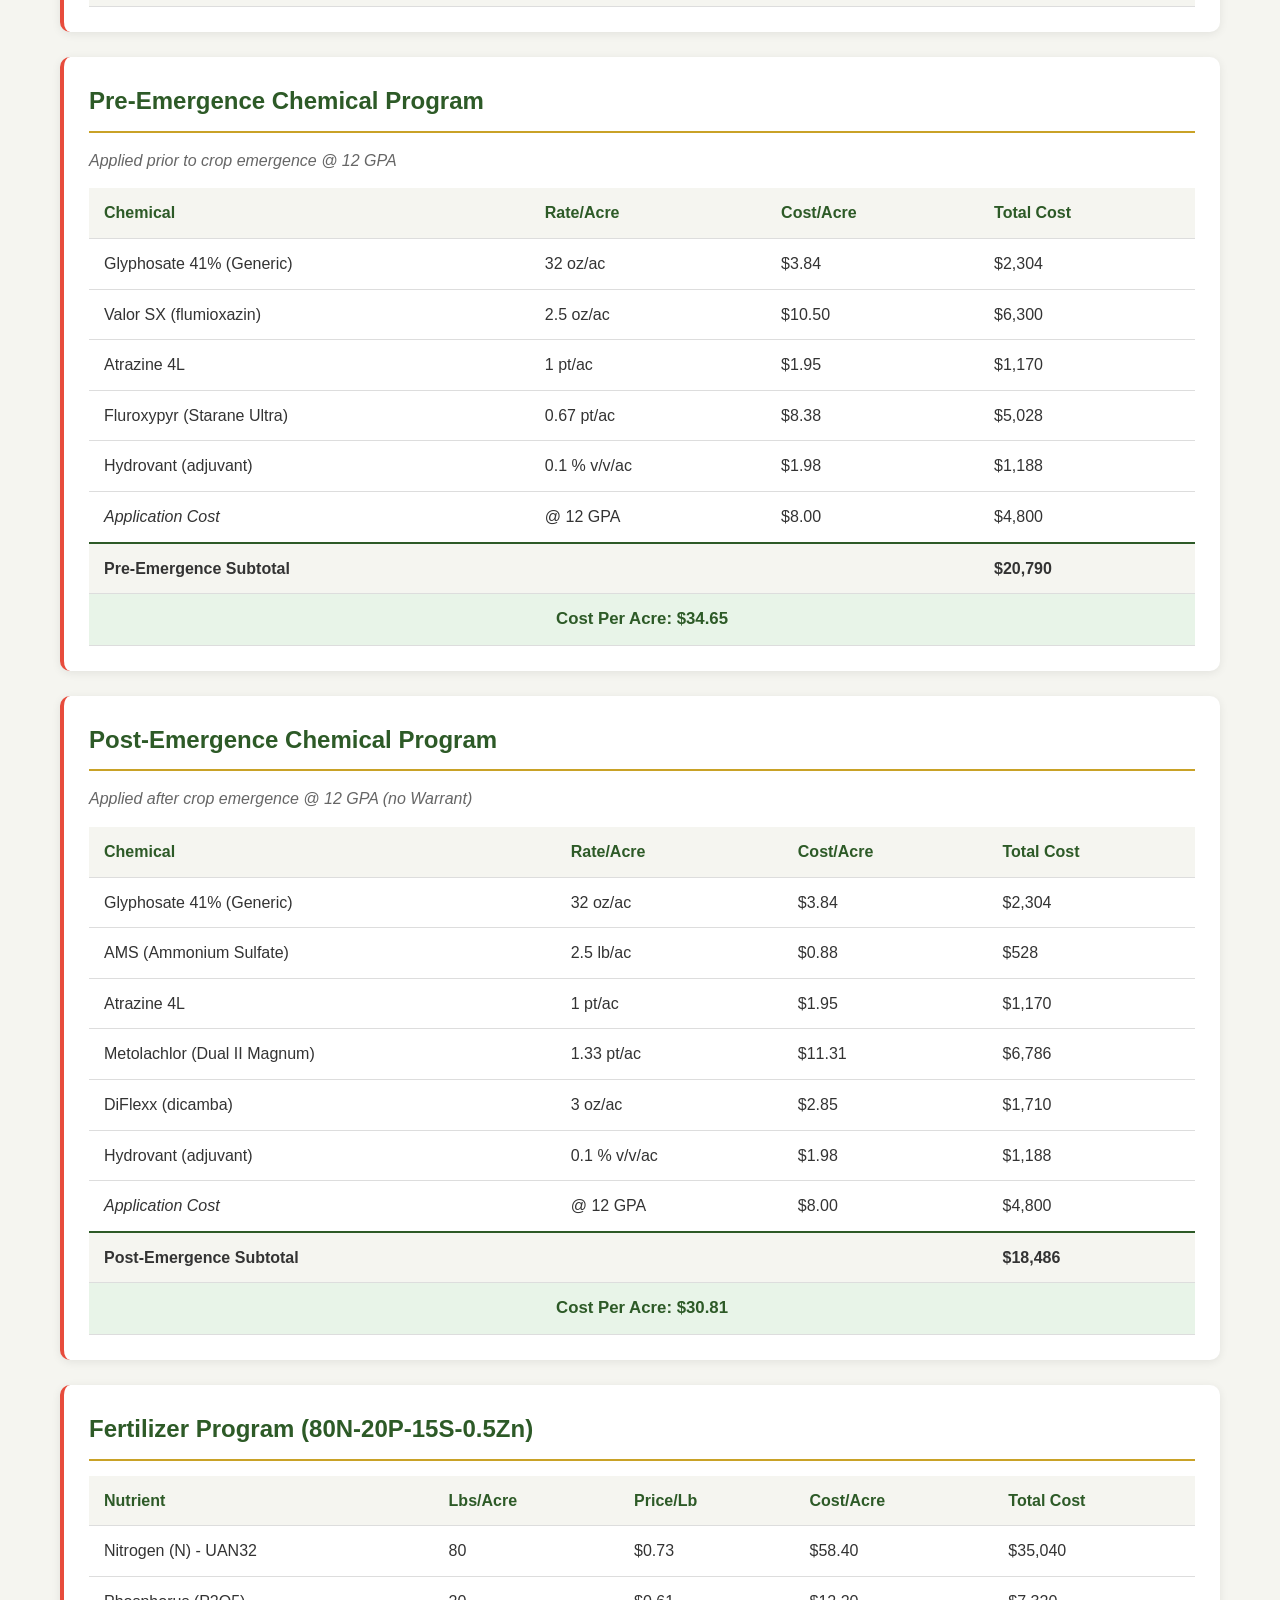
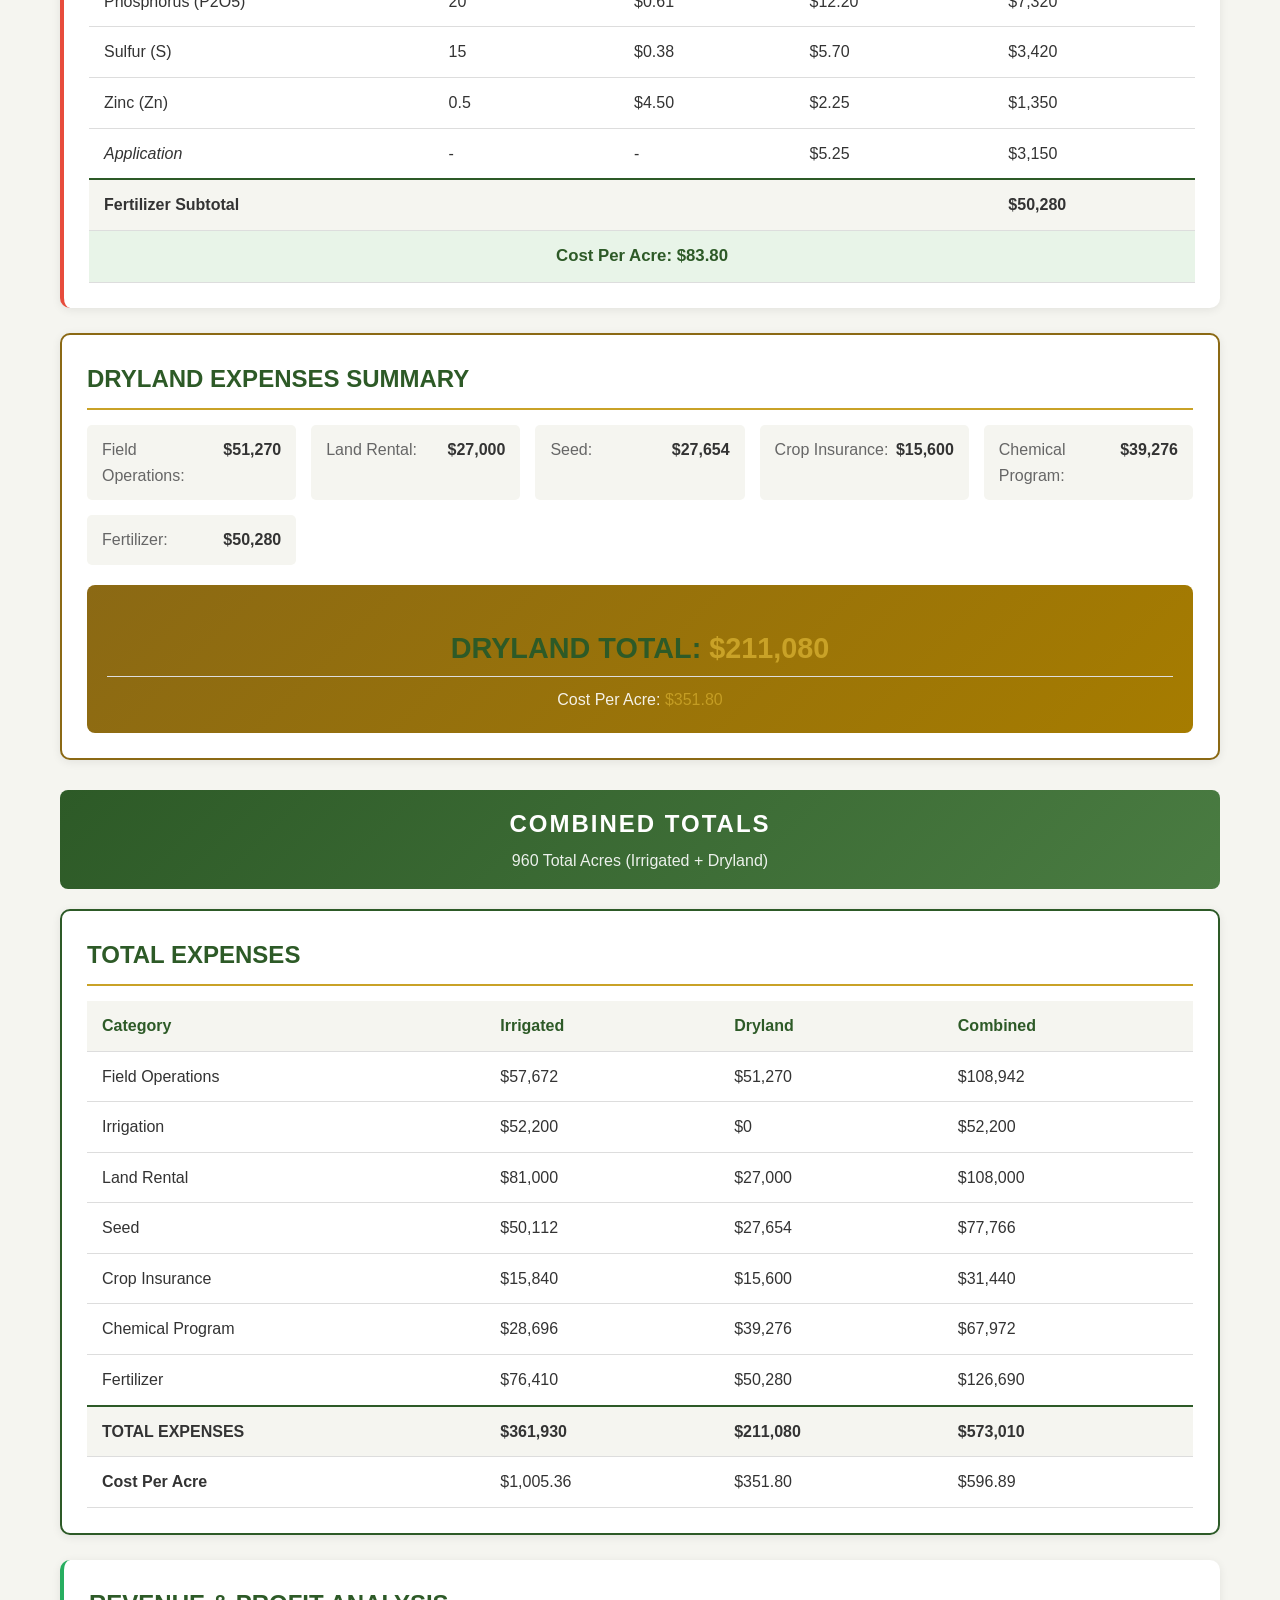
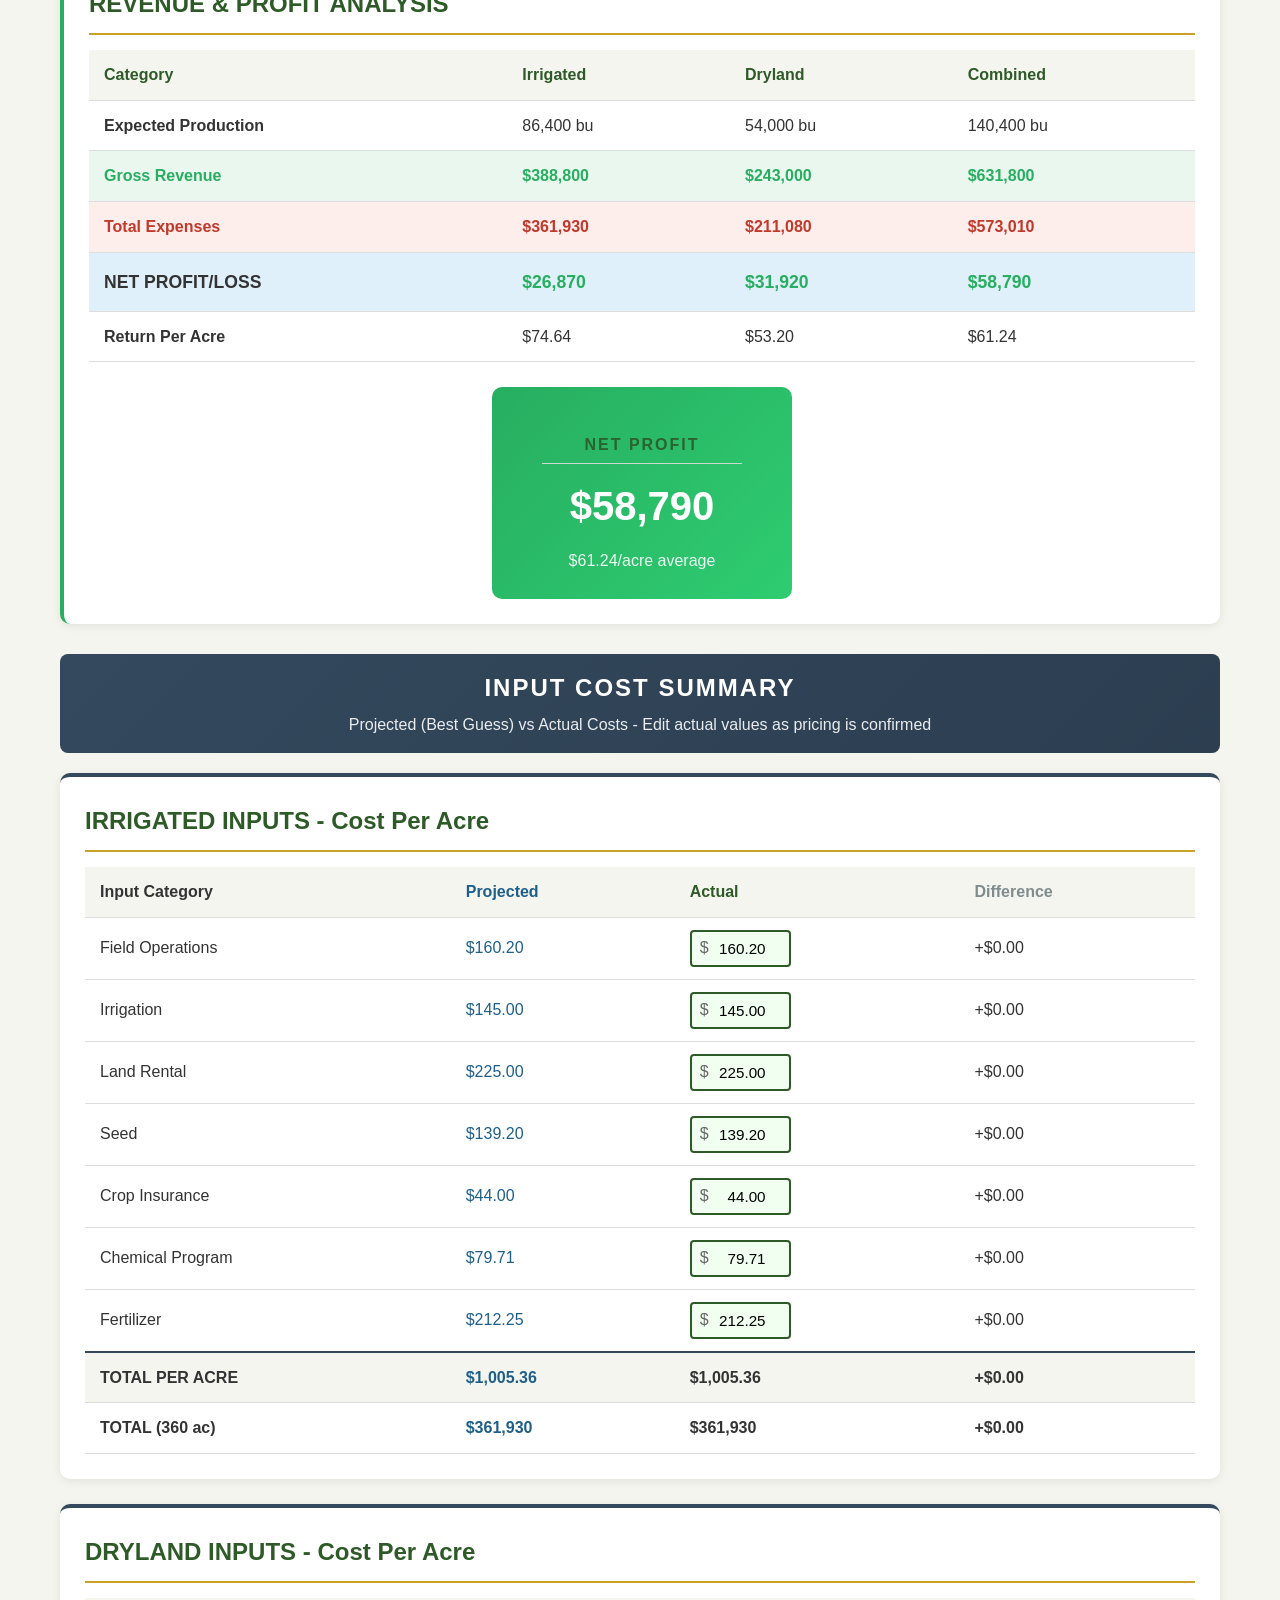
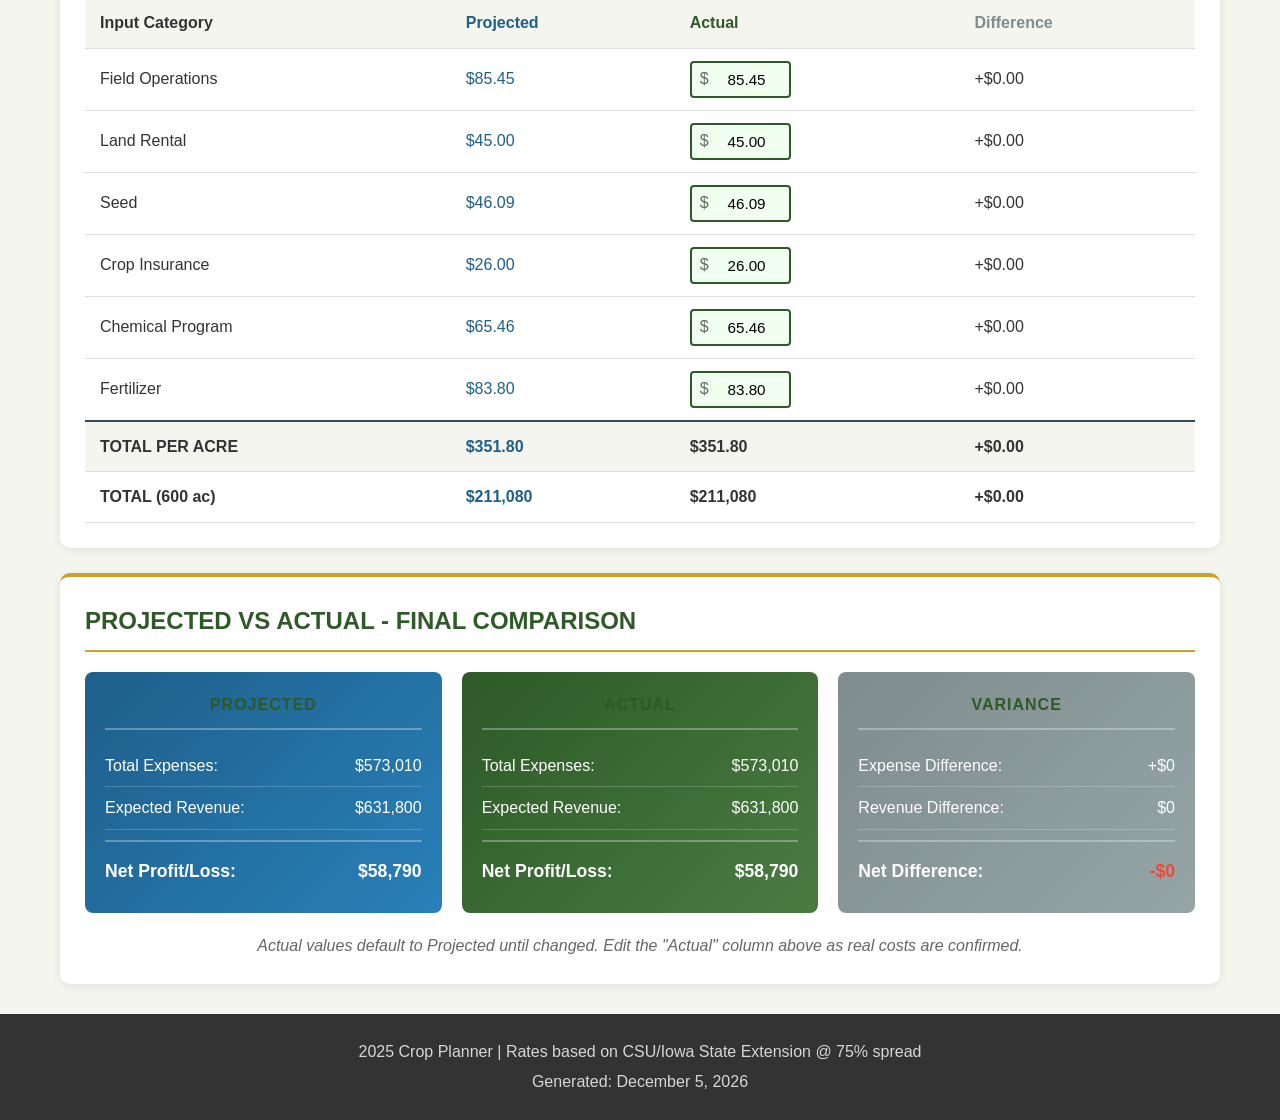
==== commit 1167fd49: "Add dollar sign formatting to input fields and fix chemical cost precision" ====
--- a/index.html
+++ b/index.html
@@ -616,43 +616,43 @@
                     <tr>
                         <td>Field Operations</td>
                         <td class="projected" id="irrOpsProjected">$0.00</td>
-                        <td class="actual"><input type="number" id="irrOpsActual" step="0.01" oninput="updateActuals()"></td>
+                        <td class="actual"><span class="dollar-input"><input type="number" id="irrOpsActual" step="0.01" oninput="updateActuals()"></span></td>
                         <td class="difference" id="irrOpsDiff">$0.00</td>
                     </tr>
                     <tr>
                         <td>Irrigation</td>
                         <td class="projected" id="irrIrrProjected">$0.00</td>
-                        <td class="actual"><input type="number" id="irrIrrActual" step="0.01" oninput="updateActuals()"></td>
+                        <td class="actual"><span class="dollar-input"><input type="number" id="irrIrrActual" step="0.01" oninput="updateActuals()"></span></td>
                         <td class="difference" id="irrIrrDiff">$0.00</td>
                     </tr>
                     <tr>
                         <td>Land Rental</td>
                         <td class="projected" id="irrRentProjected">$0.00</td>
-                        <td class="actual"><input type="number" id="irrRentActual" step="0.01" oninput="updateActuals()"></td>
+                        <td class="actual"><span class="dollar-input"><input type="number" id="irrRentActual" step="0.01" oninput="updateActuals()"></span></td>
                         <td class="difference" id="irrRentDiff">$0.00</td>
                     </tr>
                     <tr>
                         <td>Seed</td>
                         <td class="projected" id="irrSeedProjected">$0.00</td>
-                        <td class="actual"><input type="number" id="irrSeedActual" step="0.01" oninput="updateActuals()"></td>
+                        <td class="actual"><span class="dollar-input"><input type="number" id="irrSeedActual" step="0.01" oninput="updateActuals()"></span></td>
                         <td class="difference" id="irrSeedDiff">$0.00</td>
                     </tr>
                     <tr>
                         <td>Crop Insurance</td>
                         <td class="projected" id="irrInsProjected">$0.00</td>
-                        <td class="actual"><input type="number" id="irrInsActual" step="0.01" oninput="updateActuals()"></td>
+                        <td class="actual"><span class="dollar-input"><input type="number" id="irrInsActual" step="0.01" oninput="updateActuals()"></span></td>
                         <td class="difference" id="irrInsDiff">$0.00</td>
                     </tr>
                     <tr>
                         <td>Chemical Program</td>
                         <td class="projected" id="irrChemProjected">$0.00</td>
-                        <td class="actual"><input type="number" id="irrChemActual" step="0.01" oninput="updateActuals()"></td>
+                        <td class="actual"><span class="dollar-input"><input type="number" id="irrChemActual" step="0.01" oninput="updateActuals()"></span></td>
                         <td class="difference" id="irrChemDiff">$0.00</td>
                     </tr>
                     <tr>
                         <td>Fertilizer</td>
                         <td class="projected" id="irrFertProjected">$0.00</td>
-                        <td class="actual"><input type="number" id="irrFertActual" step="0.01" oninput="updateActuals()"></td>
+                        <td class="actual"><span class="dollar-input"><input type="number" id="irrFertActual" step="0.01" oninput="updateActuals()"></span></td>
                         <td class="difference" id="irrFertDiff">$0.00</td>
                     </tr>
                 </tbody>
@@ -689,37 +689,37 @@
                     <tr>
                         <td>Field Operations</td>
                         <td class="projected" id="dryOpsProjected">$0.00</td>
-                        <td class="actual"><input type="number" id="dryOpsActual" step="0.01" oninput="updateActuals()"></td>
+                        <td class="actual"><span class="dollar-input"><input type="number" id="dryOpsActual" step="0.01" oninput="updateActuals()"></span></td>
                         <td class="difference" id="dryOpsDiff">$0.00</td>
                     </tr>
                     <tr>
                         <td>Land Rental</td>
                         <td class="projected" id="dryRentProjected">$0.00</td>
-                        <td class="actual"><input type="number" id="dryRentActual" step="0.01" oninput="updateActuals()"></td>
+                        <td class="actual"><span class="dollar-input"><input type="number" id="dryRentActual" step="0.01" oninput="updateActuals()"></span></td>
                         <td class="difference" id="dryRentDiff">$0.00</td>
                     </tr>
                     <tr>
                         <td>Seed</td>
                         <td class="projected" id="drySeedProjected">$0.00</td>
-                        <td class="actual"><input type="number" id="drySeedActual" step="0.01" oninput="updateActuals()"></td>
+                        <td class="actual"><span class="dollar-input"><input type="number" id="drySeedActual" step="0.01" oninput="updateActuals()"></span></td>
                         <td class="difference" id="drySeedDiff">$0.00</td>
                     </tr>
                     <tr>
                         <td>Crop Insurance</td>
                         <td class="projected" id="dryInsProjected">$0.00</td>
-                        <td class="actual"><input type="number" id="dryInsActual" step="0.01" oninput="updateActuals()"></td>
+                        <td class="actual"><span class="dollar-input"><input type="number" id="dryInsActual" step="0.01" oninput="updateActuals()"></span></td>
                         <td class="difference" id="dryInsDiff">$0.00</td>
                     </tr>
                     <tr>
                         <td>Chemical Program</td>
                         <td class="projected" id="dryChemProjected">$0.00</td>
-                        <td class="actual"><input type="number" id="dryChemActual" step="0.01" oninput="updateActuals()"></td>
+                        <td class="actual"><span class="dollar-input"><input type="number" id="dryChemActual" step="0.01" oninput="updateActuals()"></span></td>
                         <td class="difference" id="dryChemDiff">$0.00</td>
                     </tr>
                     <tr>
                         <td>Fertilizer</td>
                         <td class="projected" id="dryFertProjected">$0.00</td>
-                        <td class="actual"><input type="number" id="dryFertActual" step="0.01" oninput="updateActuals()"></td>
+                        <td class="actual"><span class="dollar-input"><input type="number" id="dryFertActual" step="0.01" oninput="updateActuals()"></span></td>
                         <td class="difference" id="dryFertDiff">$0.00</td>
                     </tr>
                 </tbody>
--- a/styles.css
+++ b/styles.css
@@ -876,21 +876,44 @@
     font-weight: 500;
 }
 
-.input-table .actual input {
-    width: 100px;
-    padding: 8px;
+.input-table .actual {
+    white-space: nowrap;
+}
+
+.dollar-input {
+    display: inline-flex;
+    align-items: center;
+    background: #f0fff0;
     border: 2px solid var(--primary-green);
     border-radius: 4px;
+    padding-left: 8px;
+}
+
+.dollar-input::before {
+    content: '$';
+    color: #666;
+    font-weight: 500;
+}
+
+.dollar-input input {
+    width: 80px;
+    padding: 8px;
+    padding-left: 4px;
+    border: none;
     font-size: 0.95rem;
     text-align: right;
-    background: #f0fff0;
-}
-
-.input-table .actual input:focus {
+    background: transparent;
+}
+
+.dollar-input input:focus {
     outline: none;
+}
+
+.dollar-input:focus-within {
     border-color: var(--accent-gold);
     background: #fffbf0;
 }
+
 
 .input-table .difference {
     font-weight: 500;
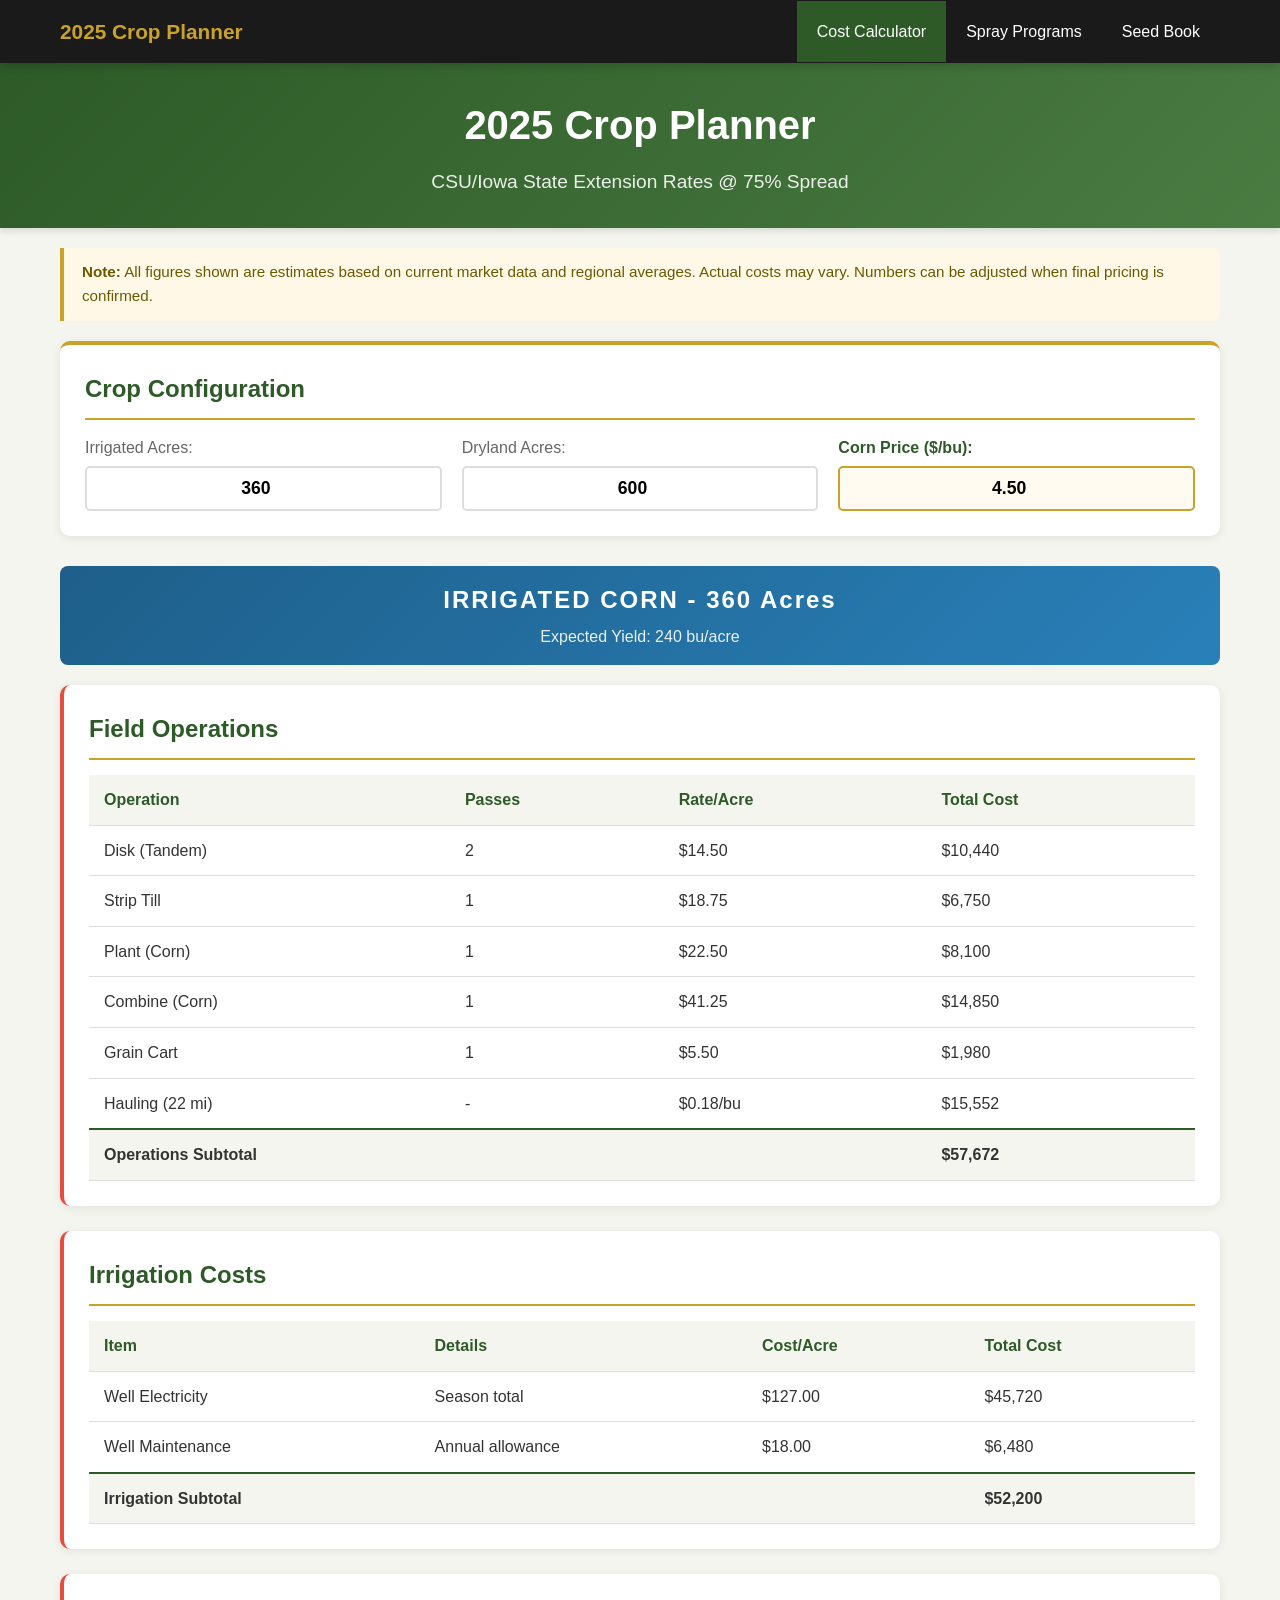
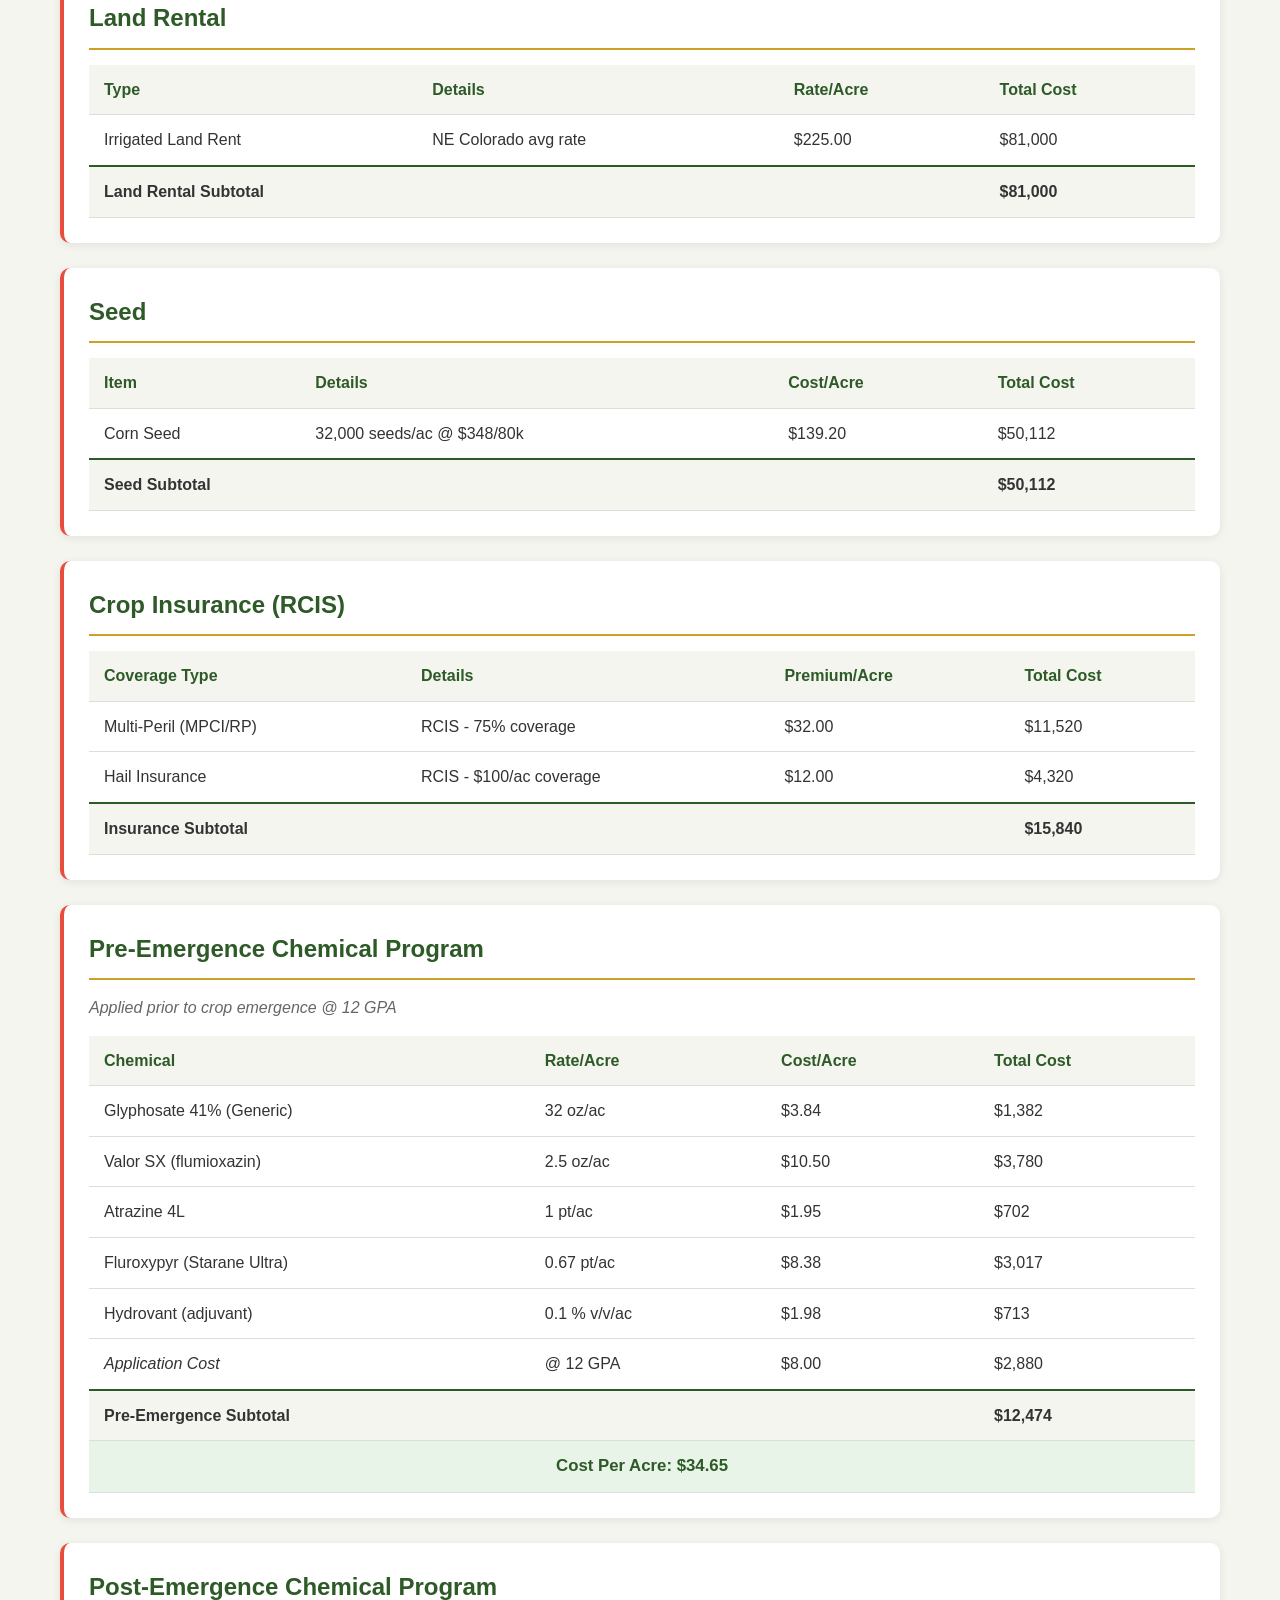
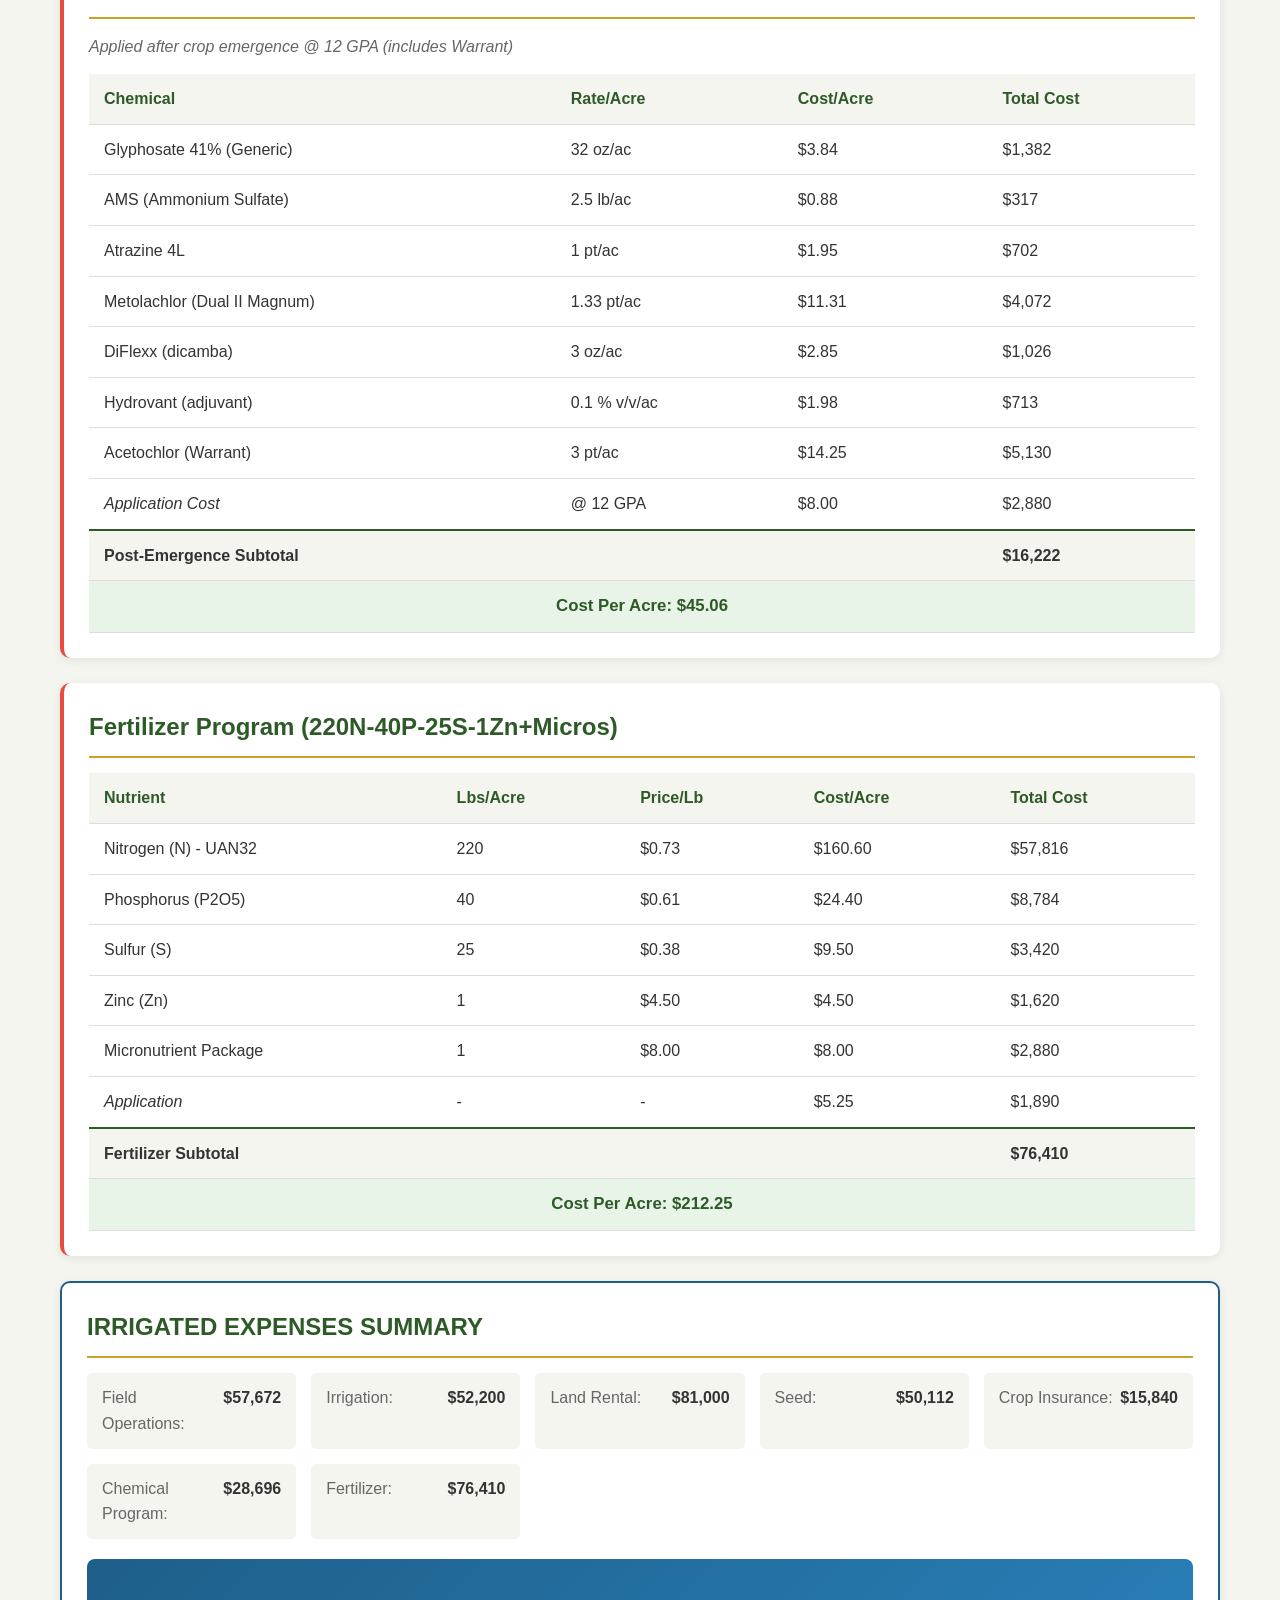
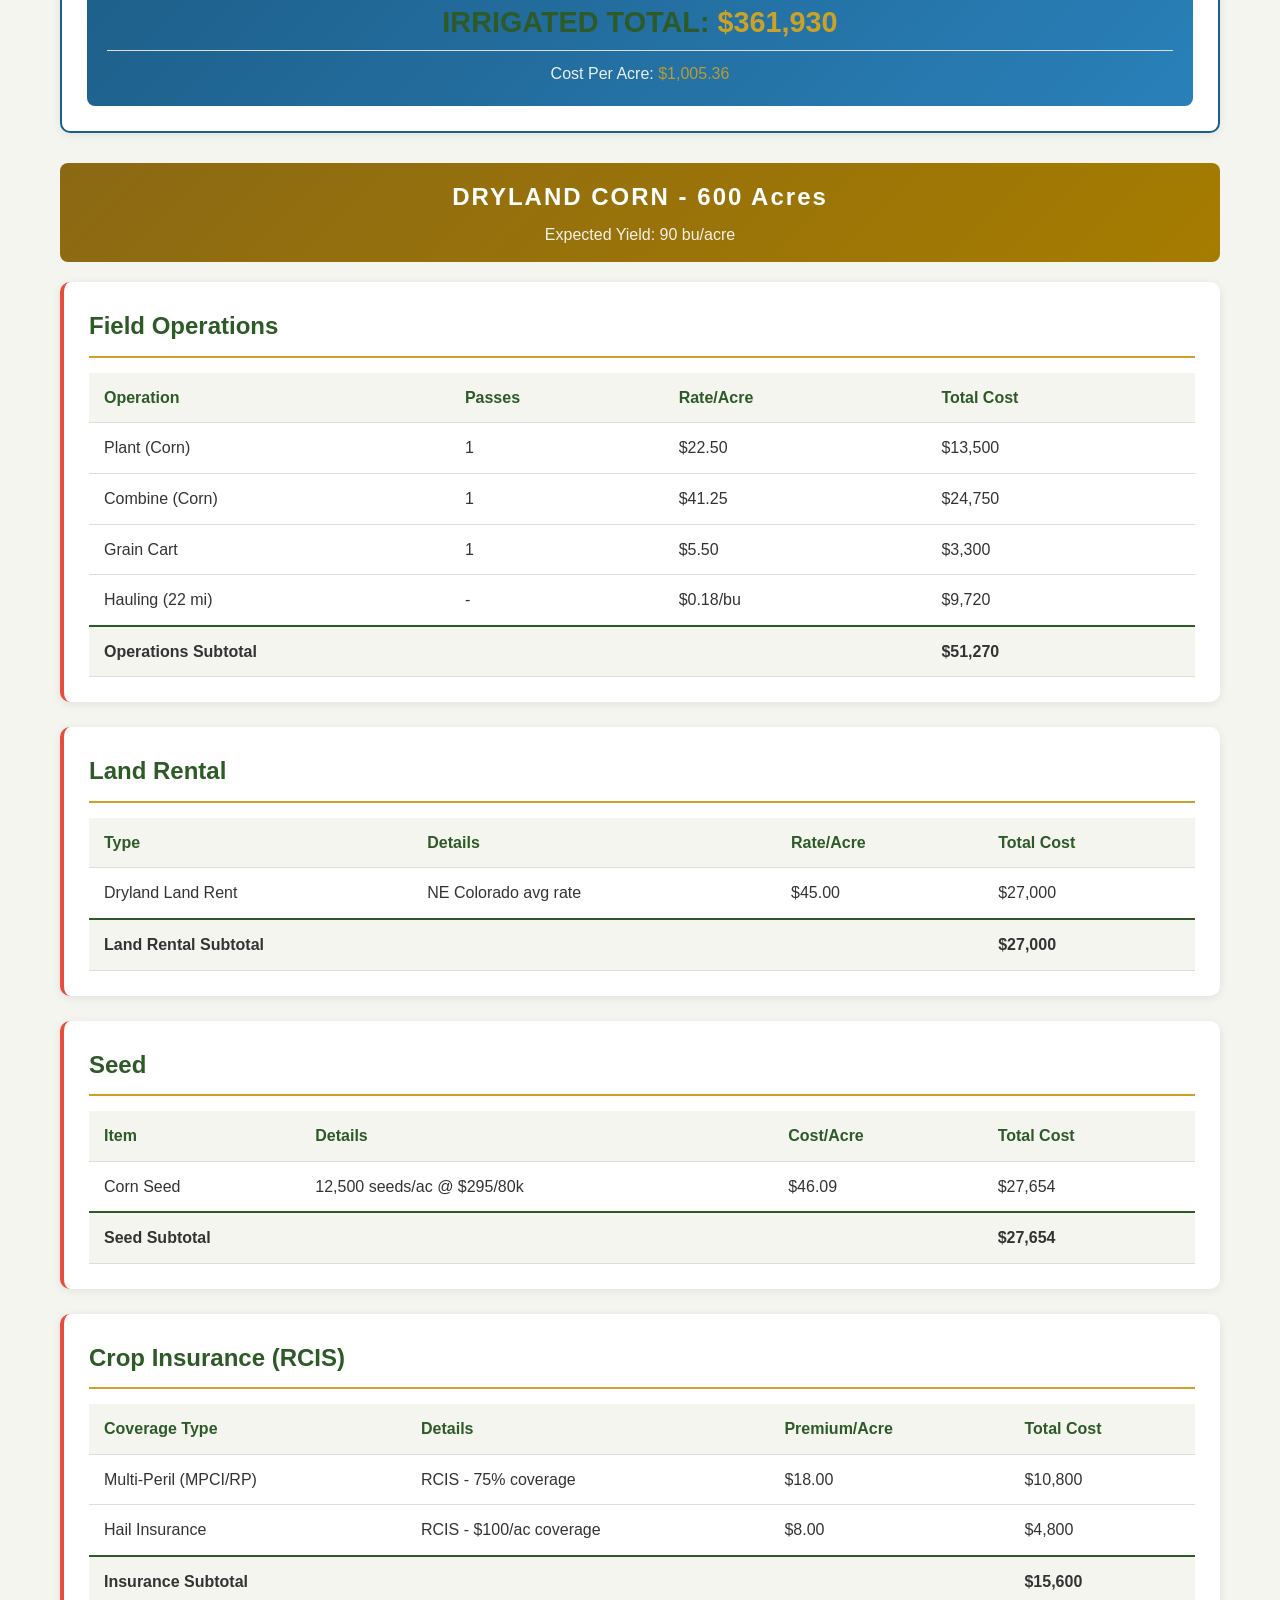
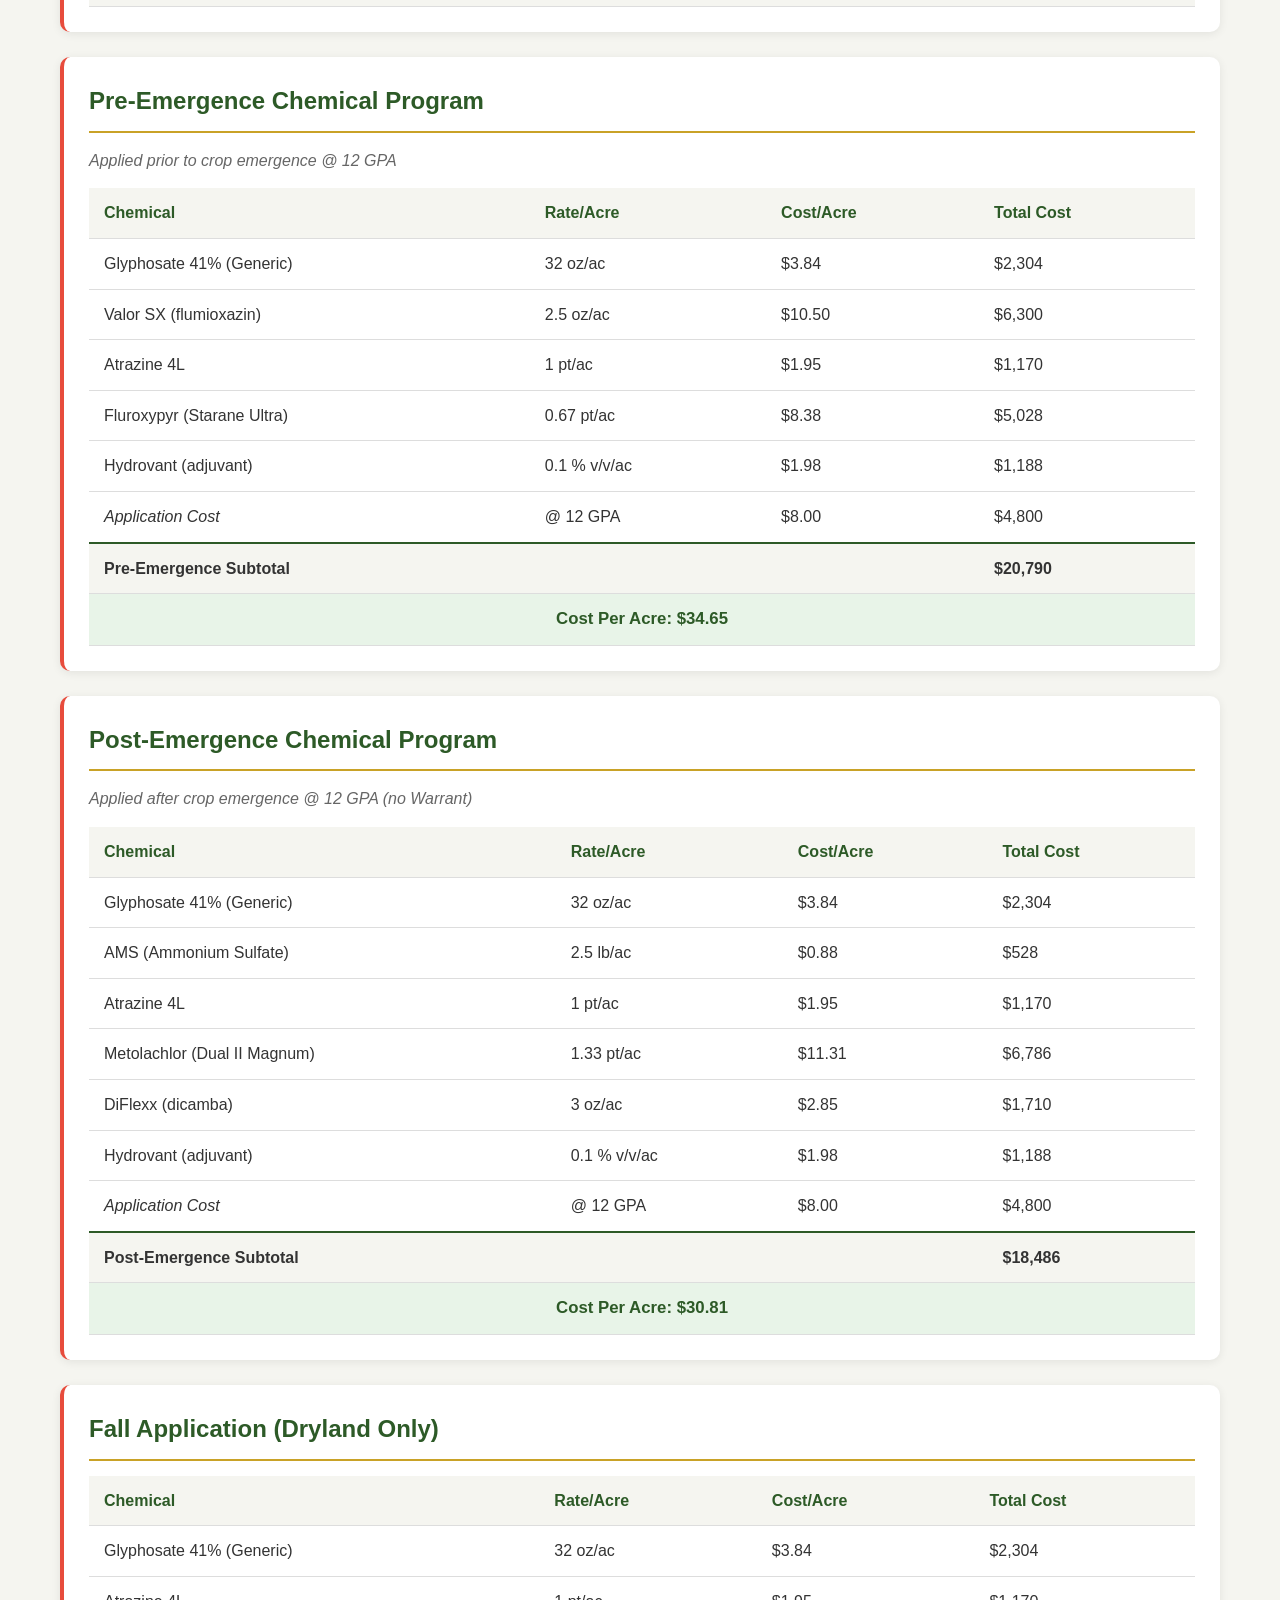
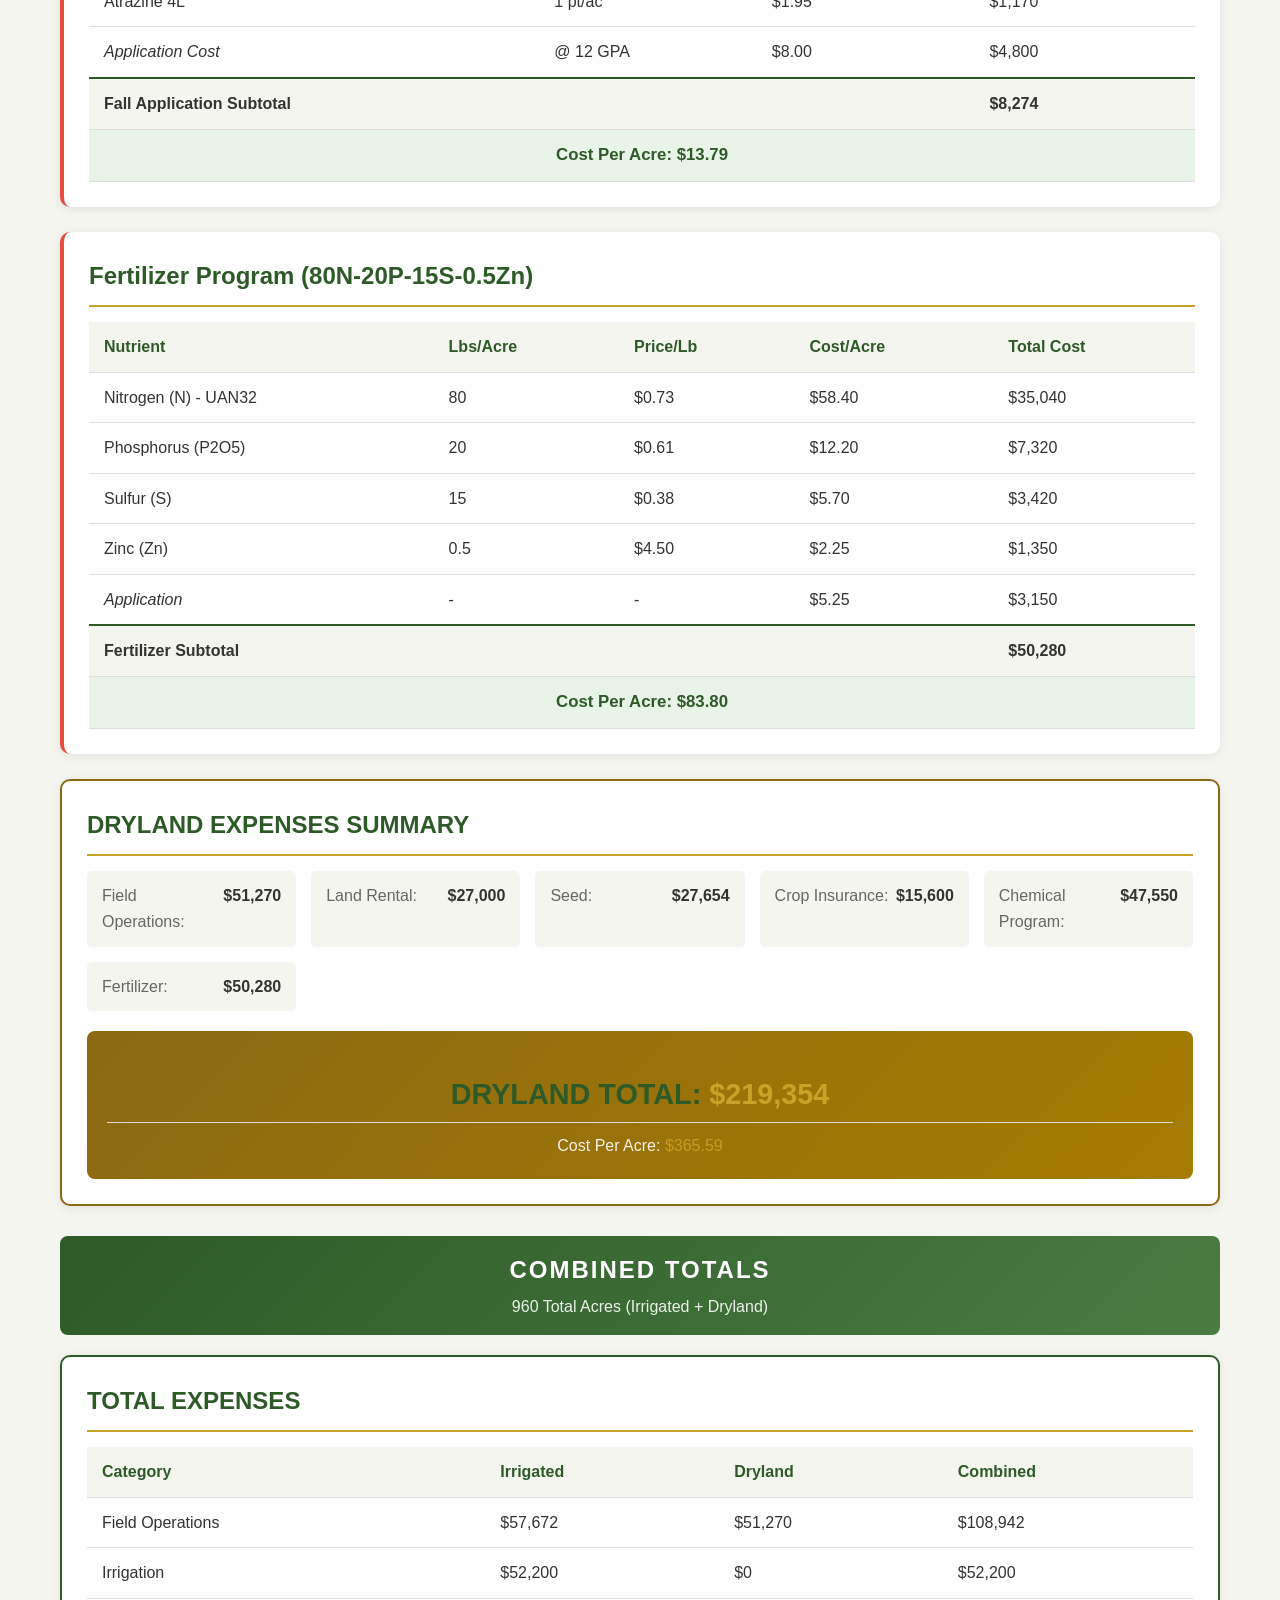
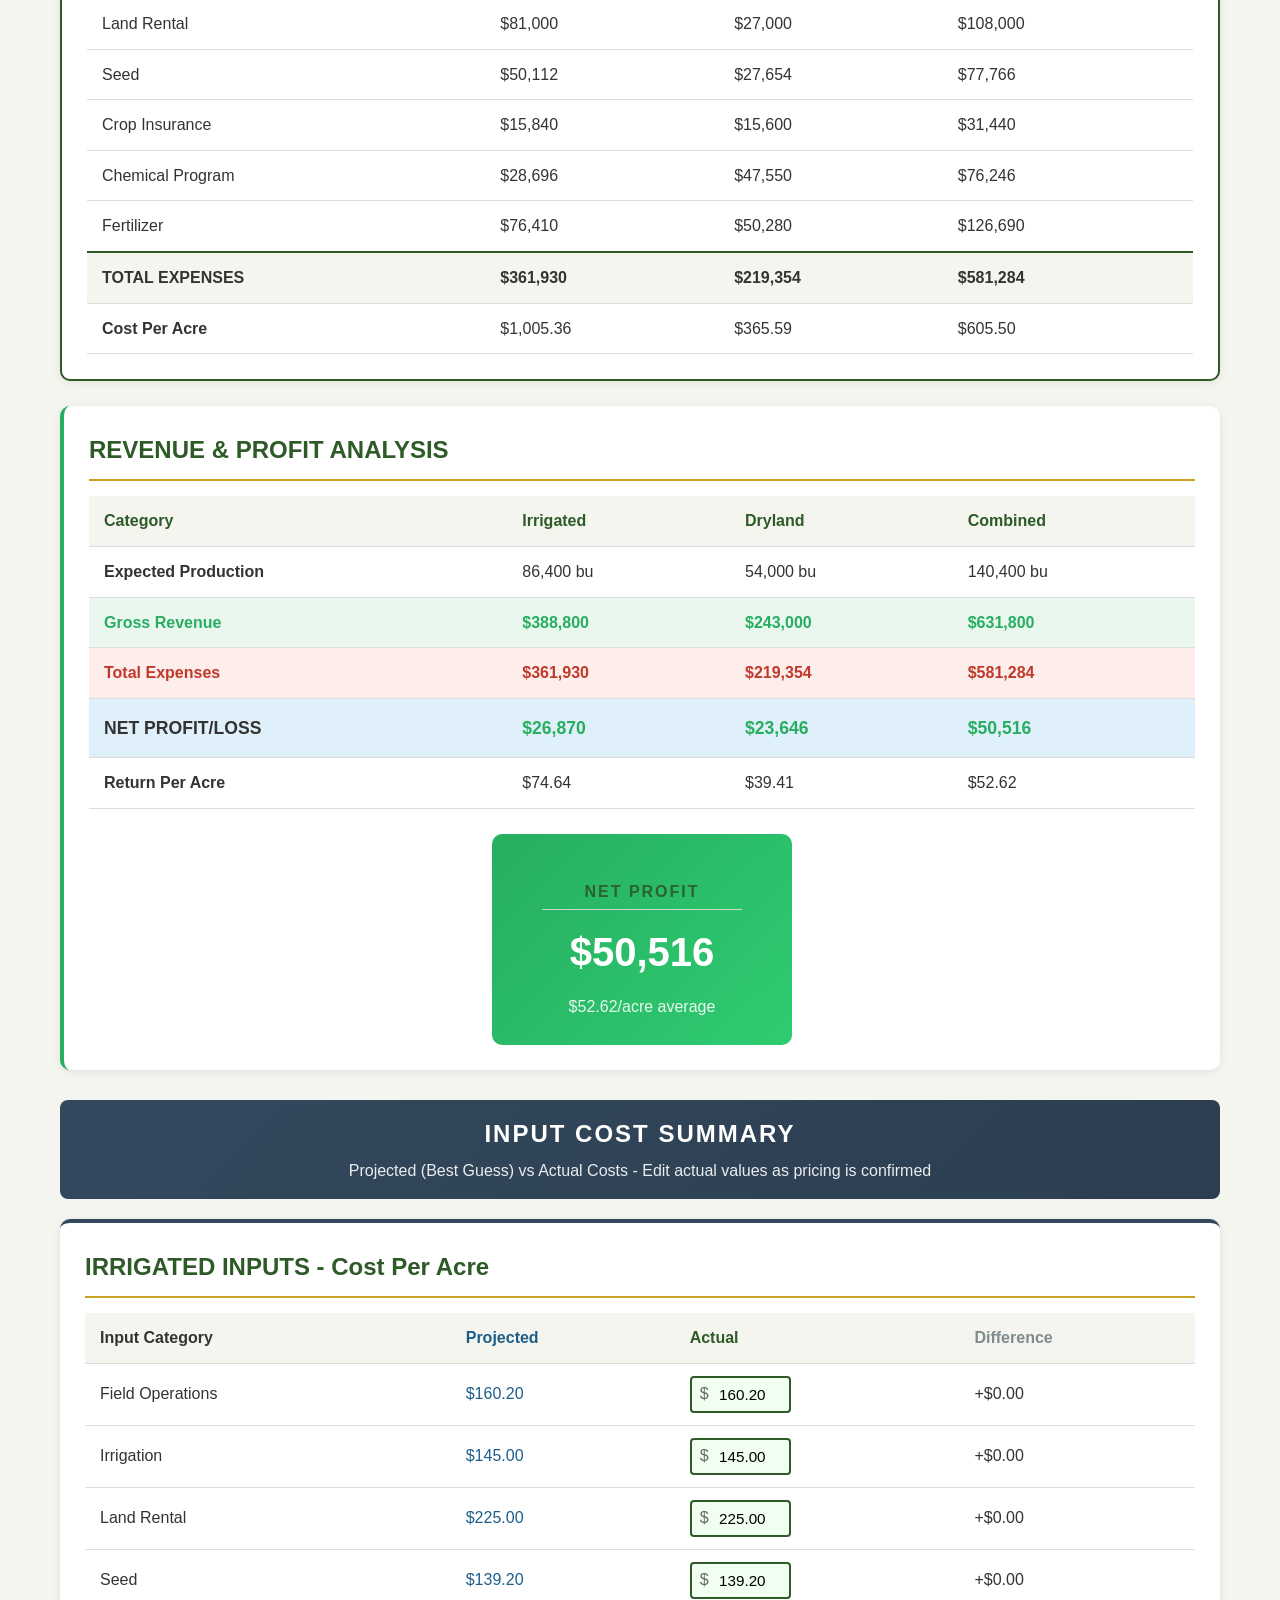
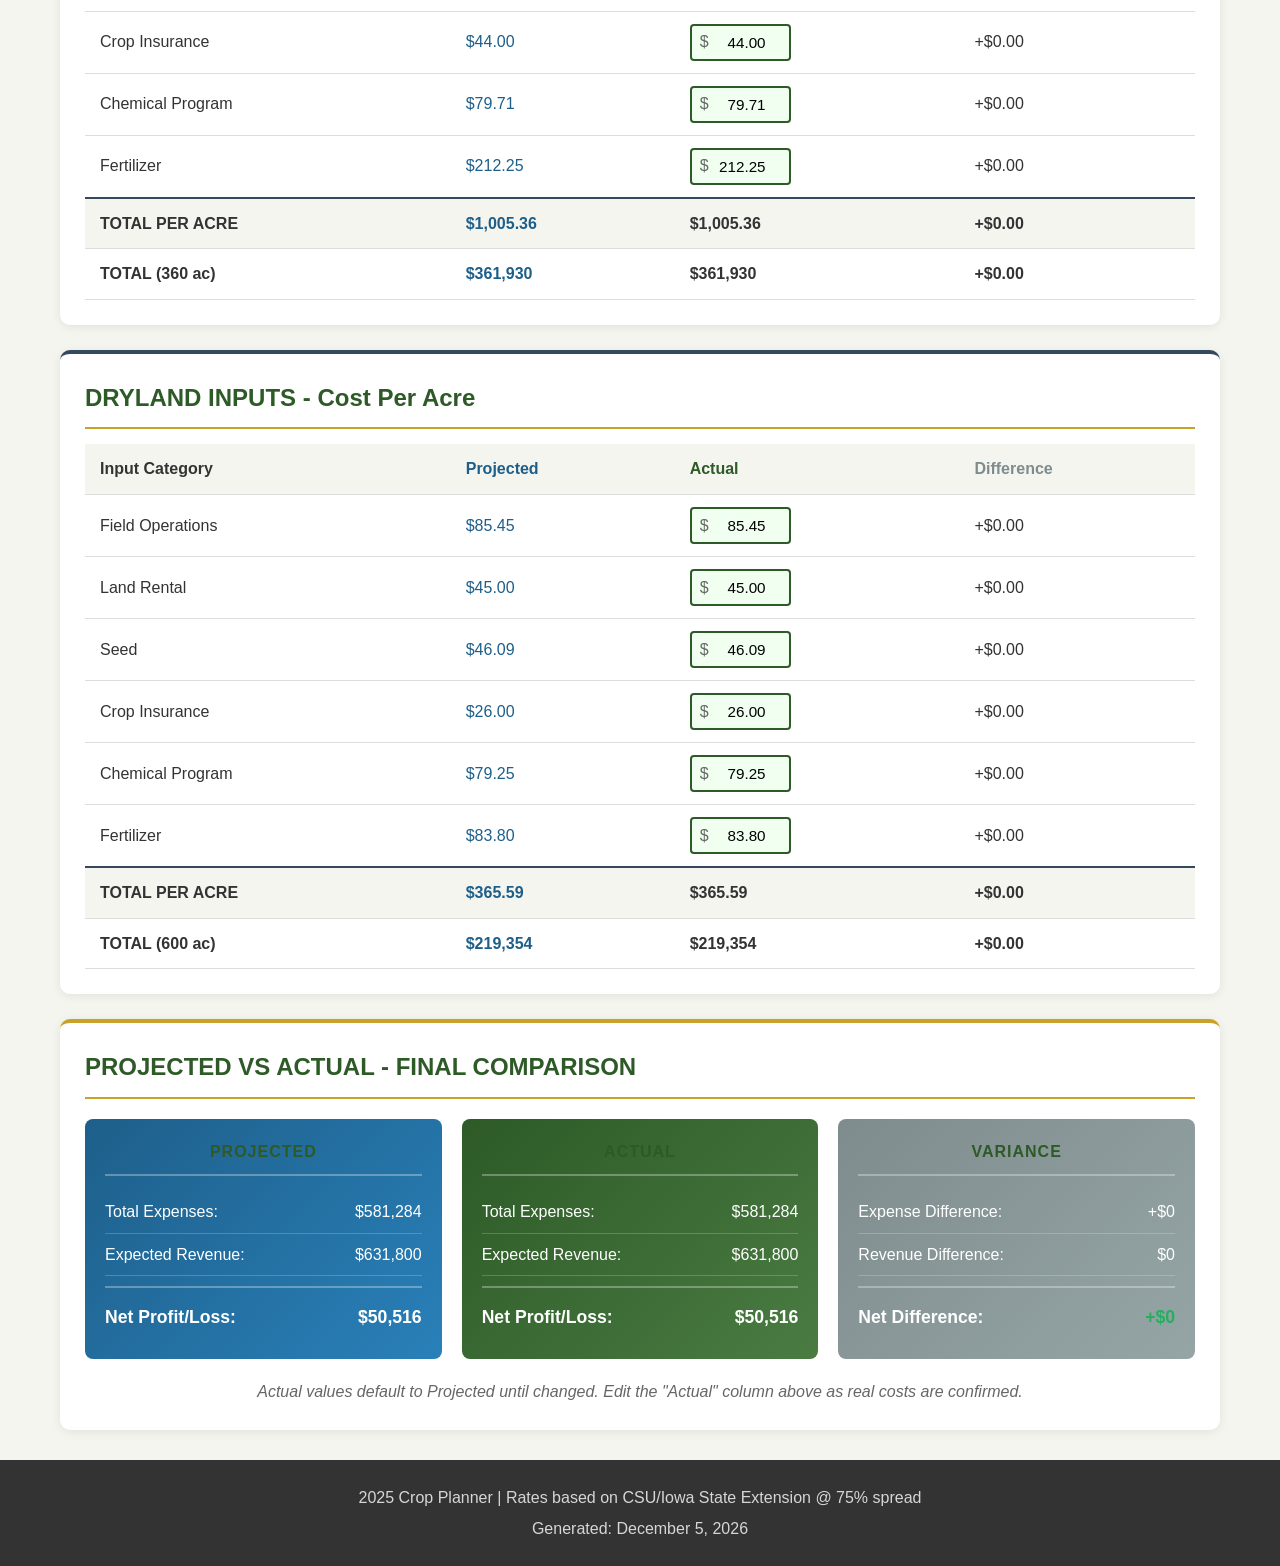
==== commit 335596d7: "Add fall chemical application for dryland acres (32oz glyphosate + 1pt atrazine)" ====
--- a/index.html
+++ b/index.html
@@ -408,6 +408,31 @@
                     </tr>
                     <tr class="cost-per-acre-row">
                         <td colspan="4"><strong>Cost Per Acre: <span id="dryPostCostPerAcre">$0.00</span></strong></td>
+                    </tr>
+                </tfoot>
+            </table>
+        </section>
+
+        <!-- Dryland Fall Application -->
+        <section class="card expense-card dryland-section">
+            <h2>Fall Application (Dryland Only)</h2>
+            <table class="operations-table">
+                <thead>
+                    <tr>
+                        <th>Chemical</th>
+                        <th>Rate/Acre</th>
+                        <th>Cost/Acre</th>
+                        <th>Total Cost</th>
+                    </tr>
+                </thead>
+                <tbody id="dryFallChemBody"></tbody>
+                <tfoot>
+                    <tr class="total-row">
+                        <td colspan="3"><strong>Fall Application Subtotal</strong></td>
+                        <td id="dryFallChemTotal">$0</td>
+                    </tr>
+                    <tr class="cost-per-acre-row">
+                        <td colspan="4"><strong>Cost Per Acre: <span id="dryFallCostPerAcre">$0.00</span></strong></td>
                     </tr>
                 </tfoot>
             </table>
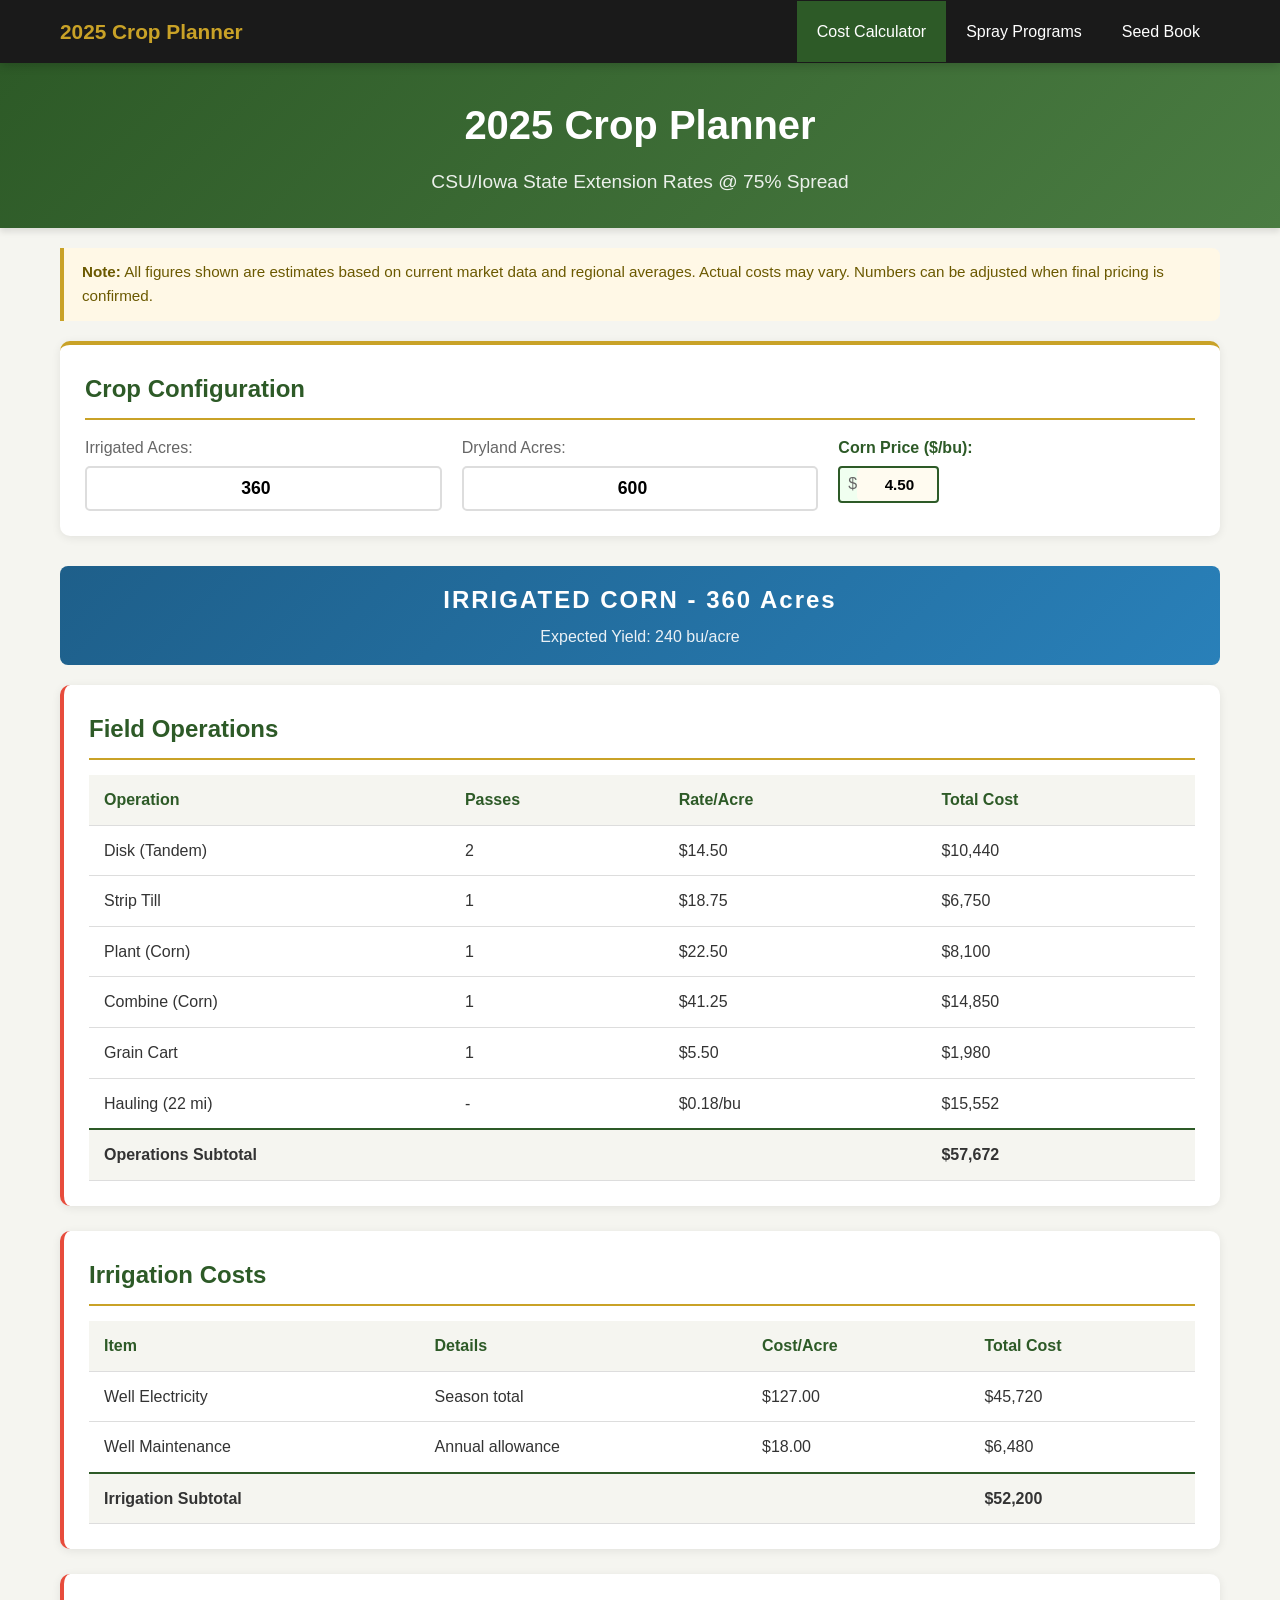
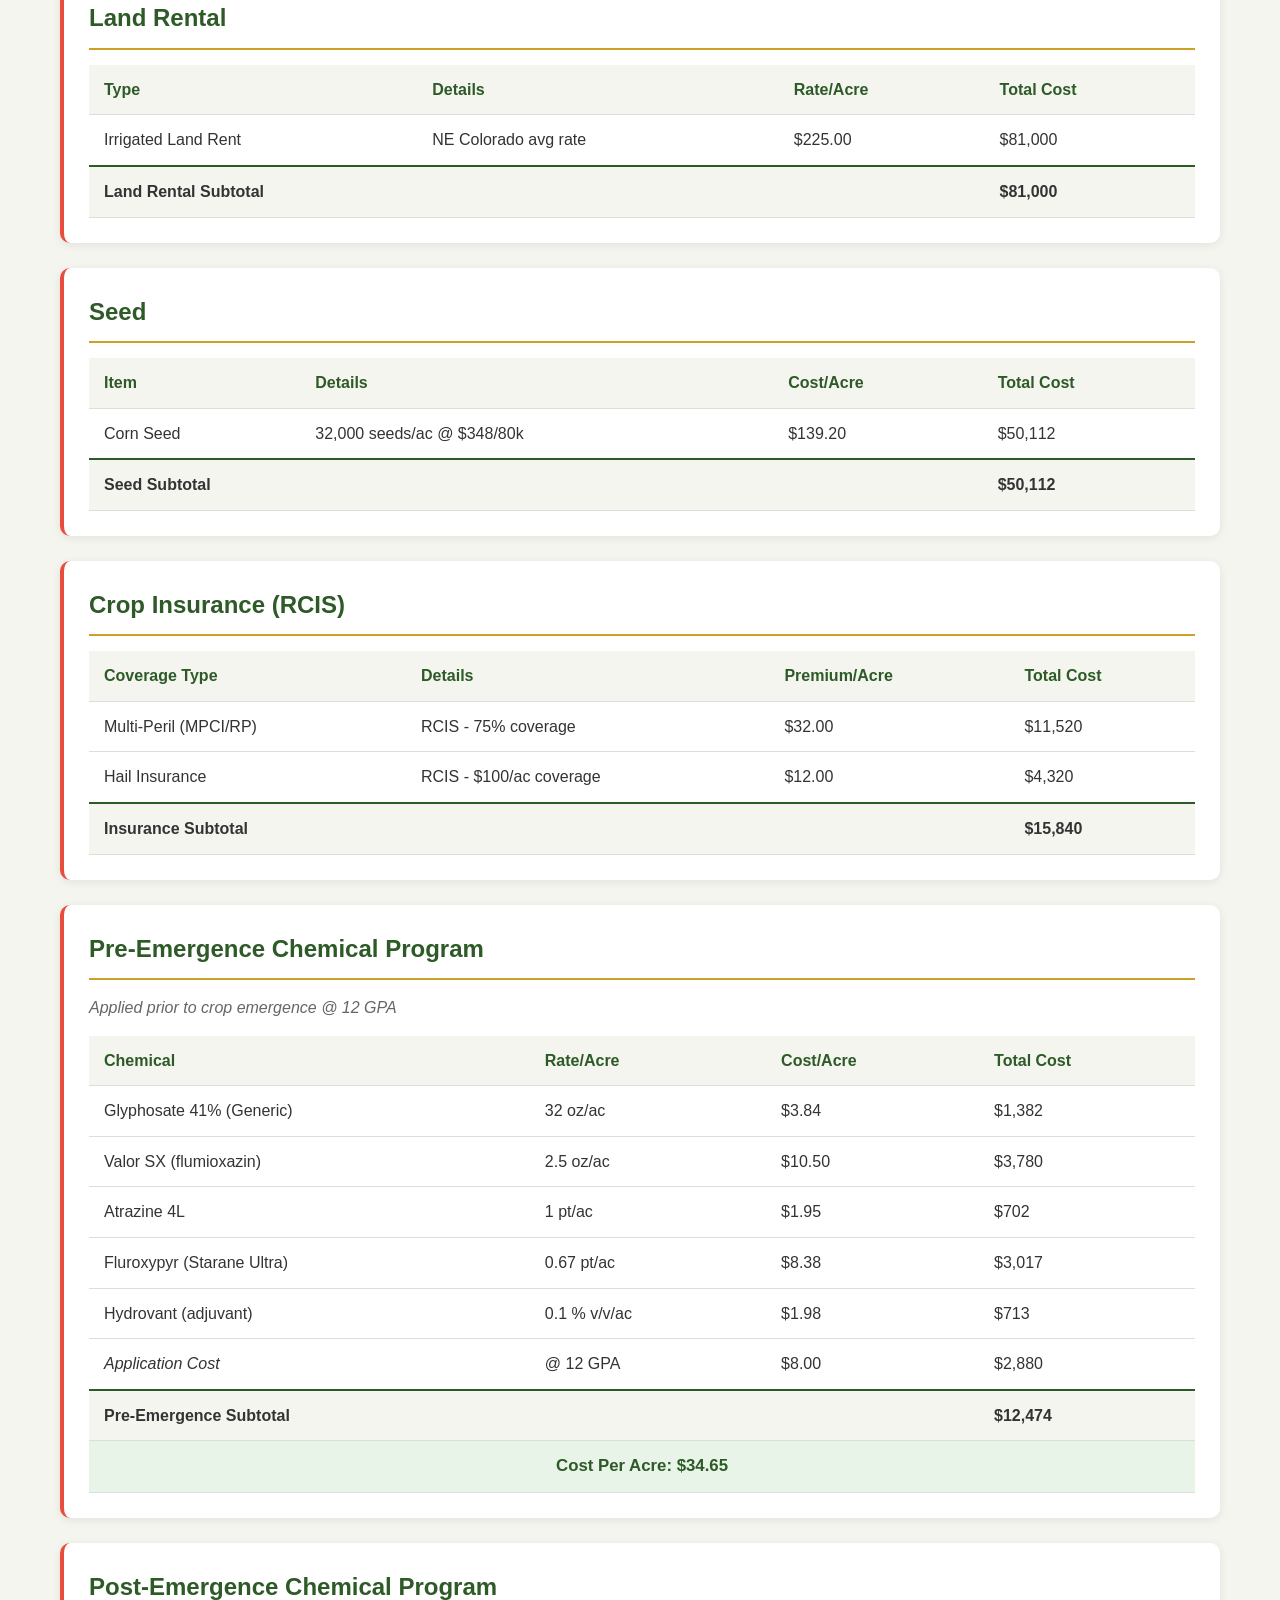
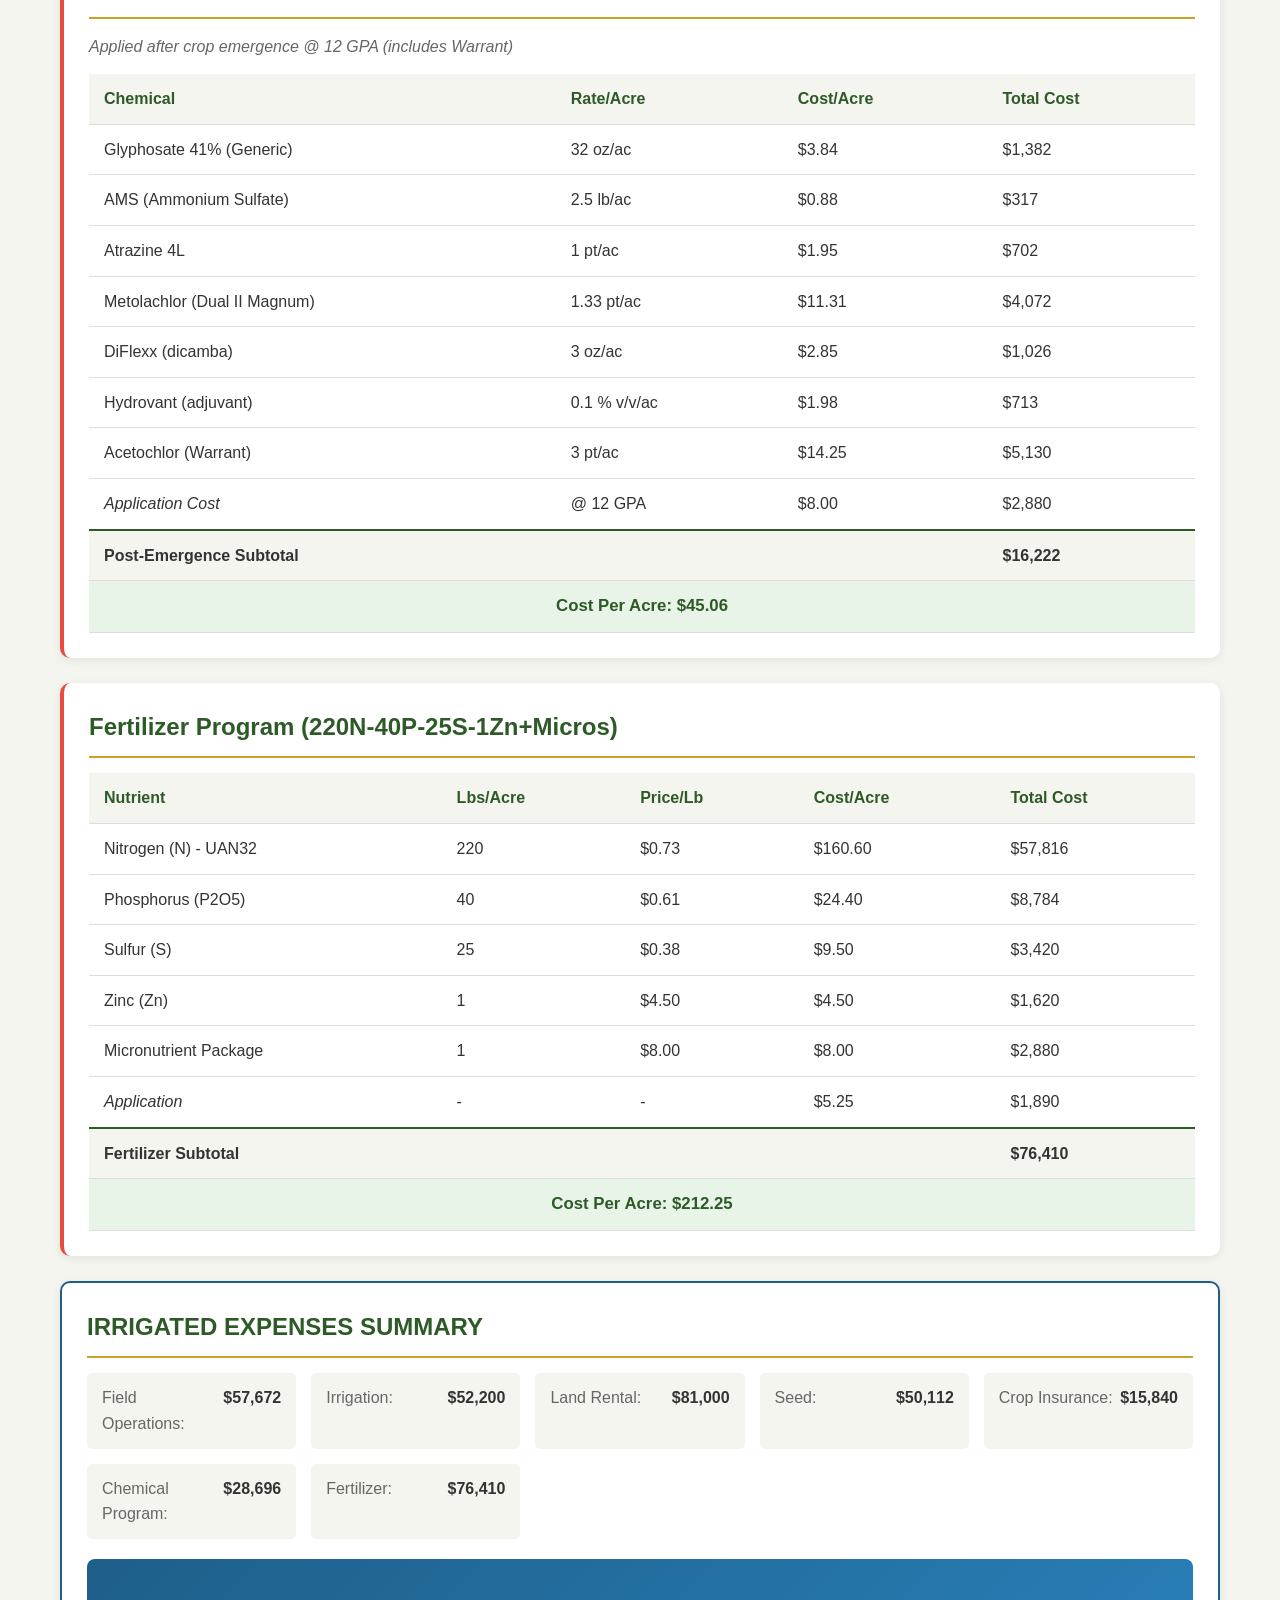
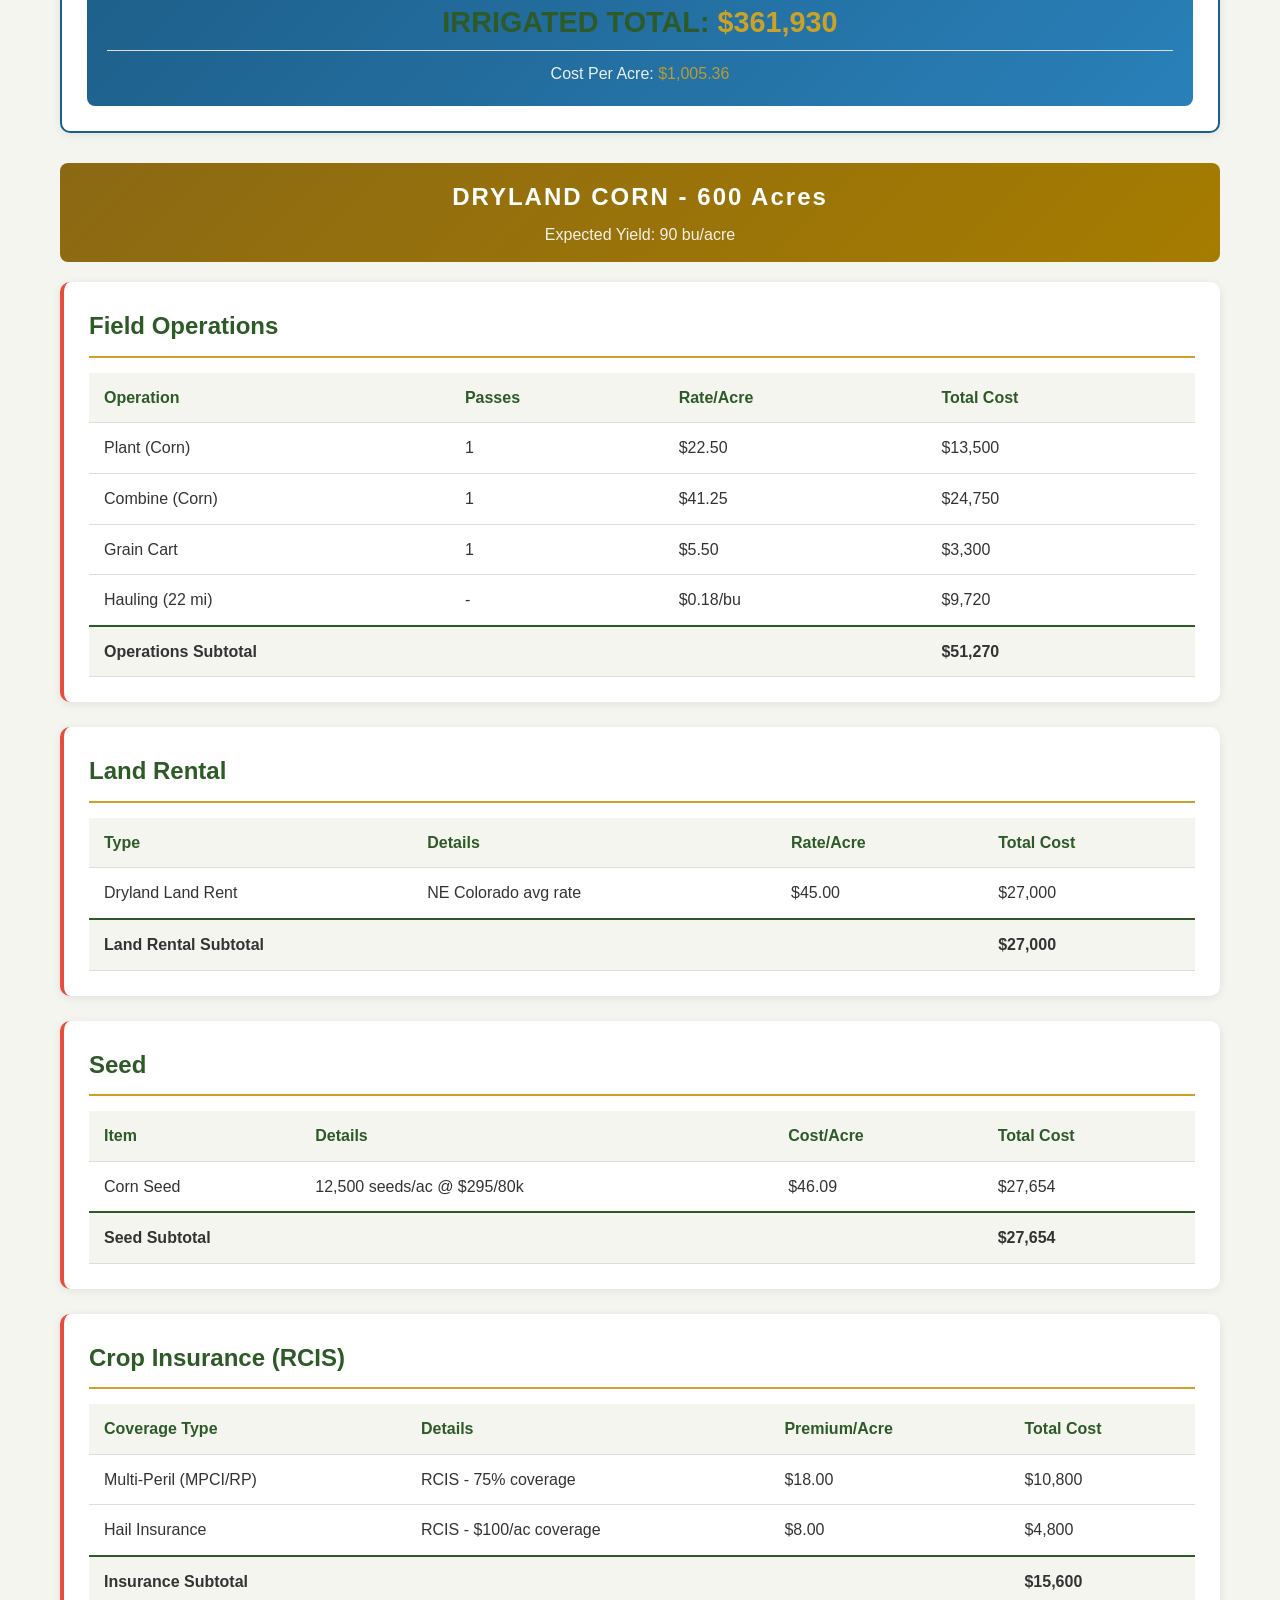
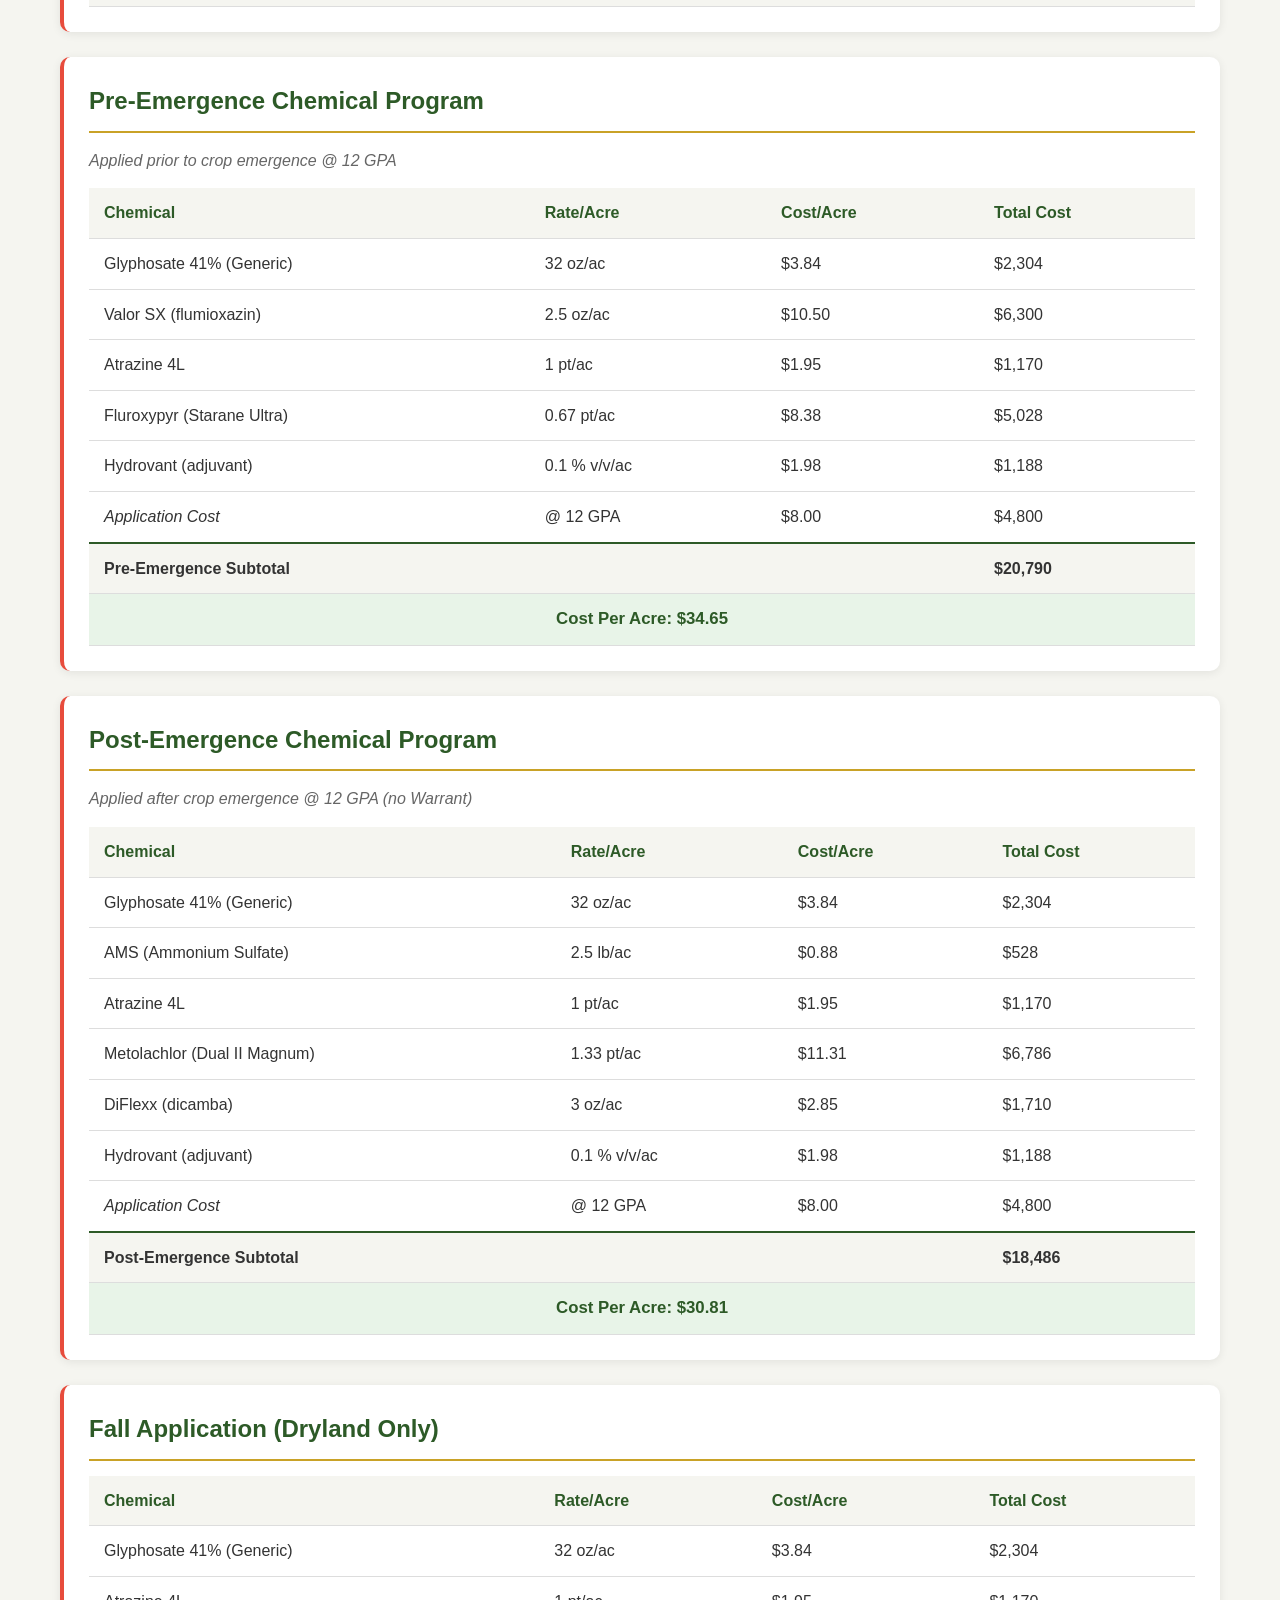
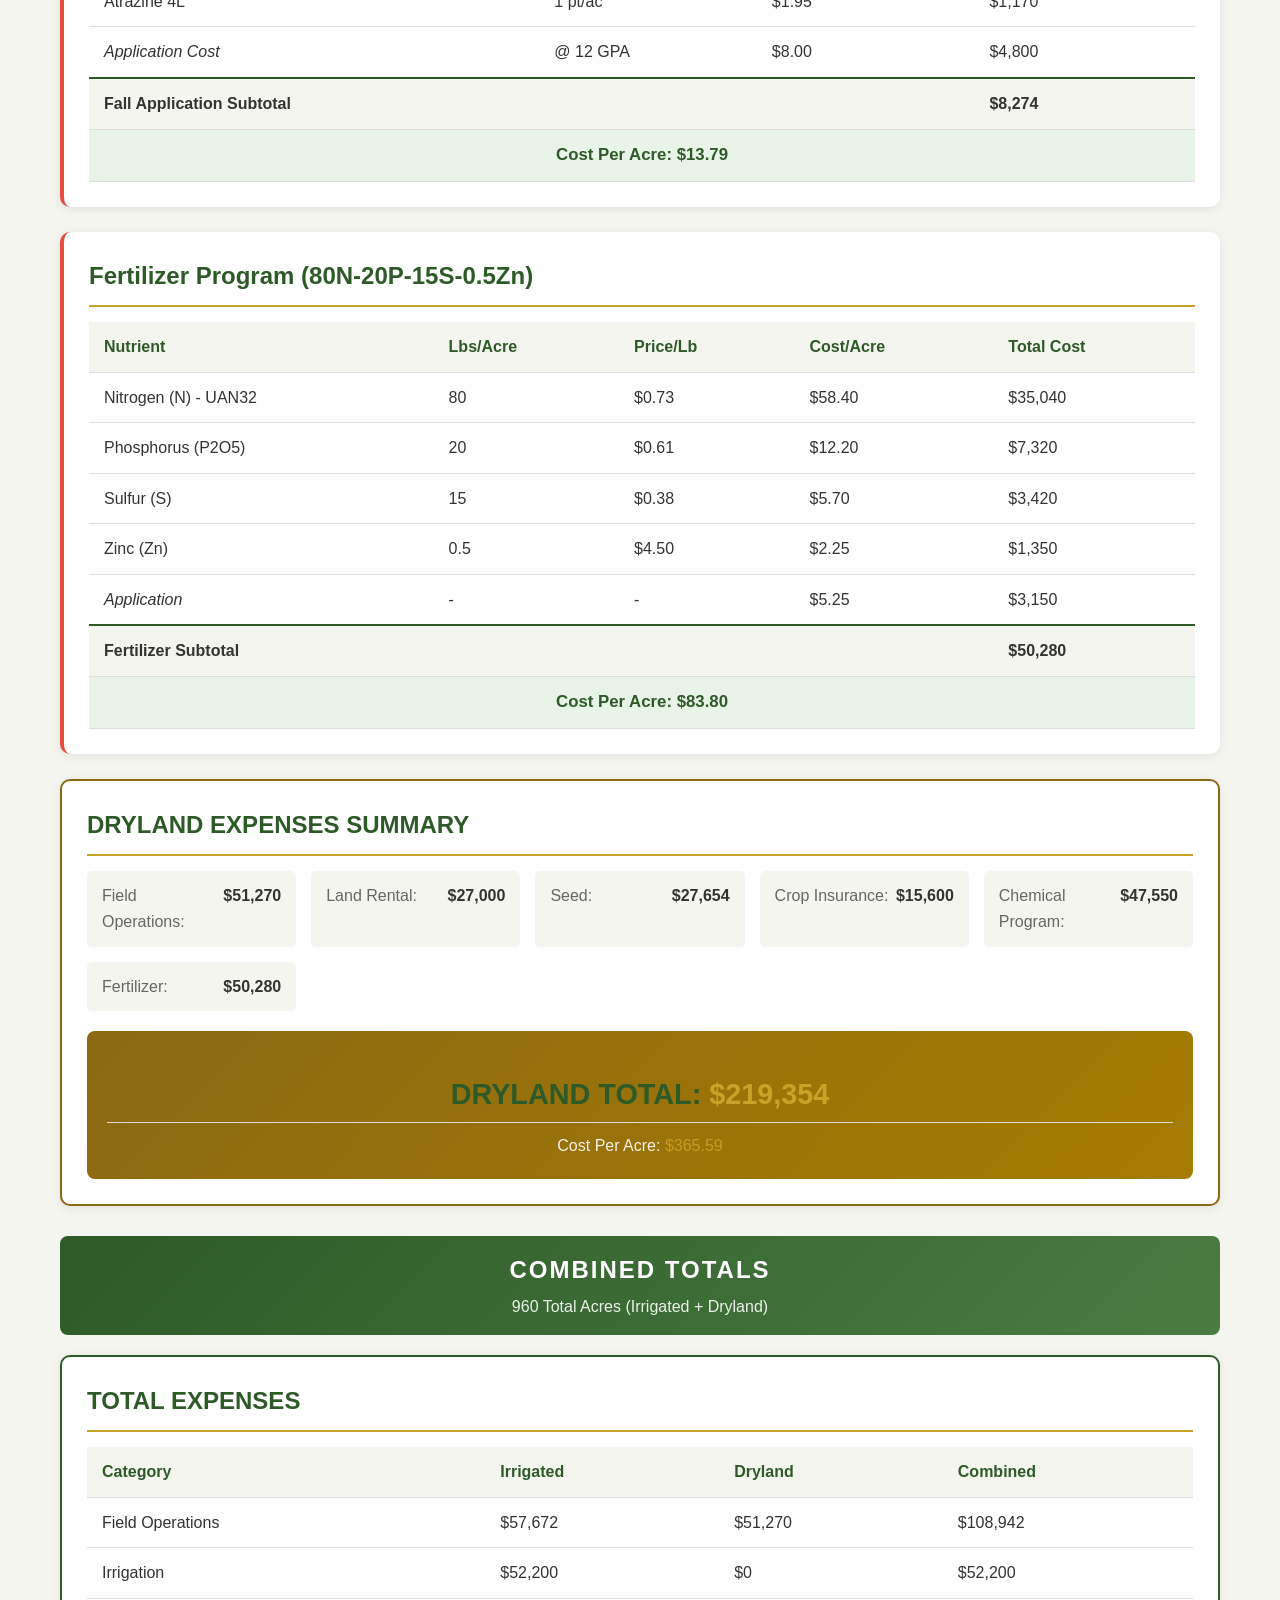
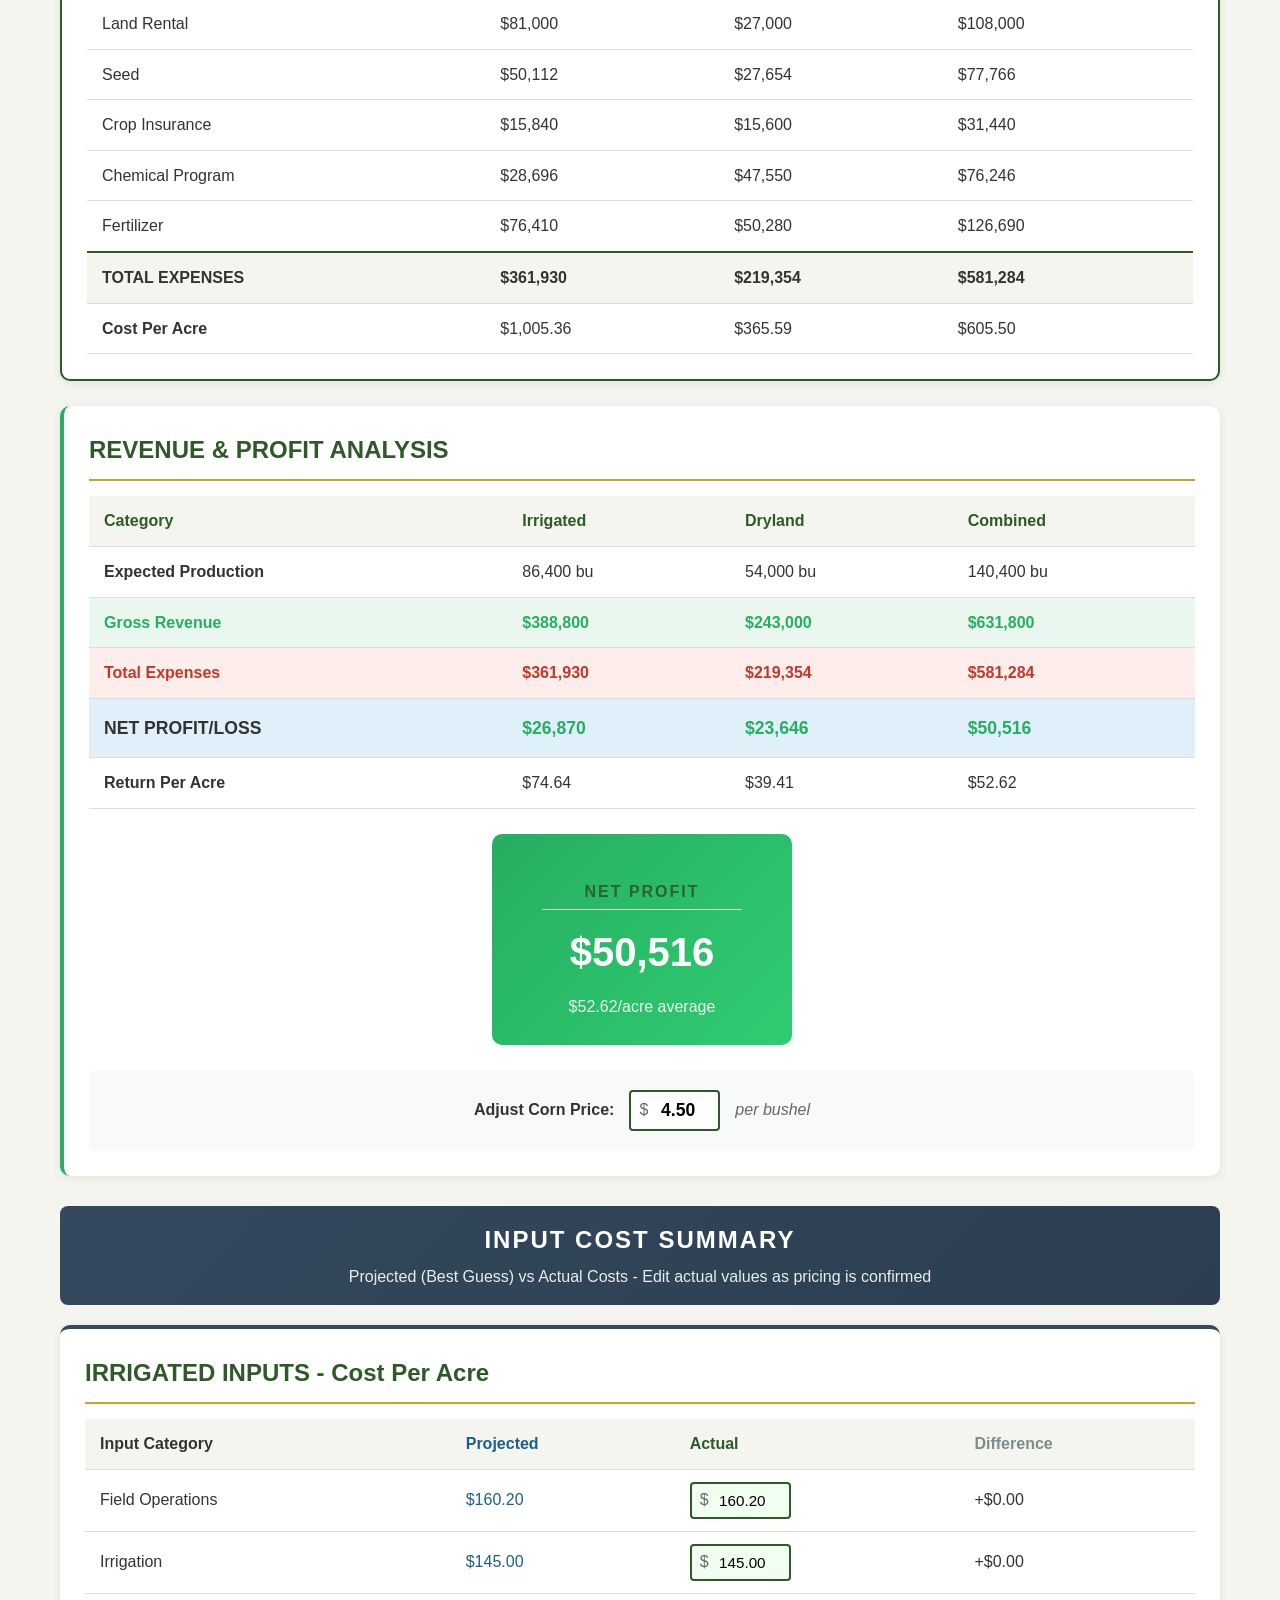
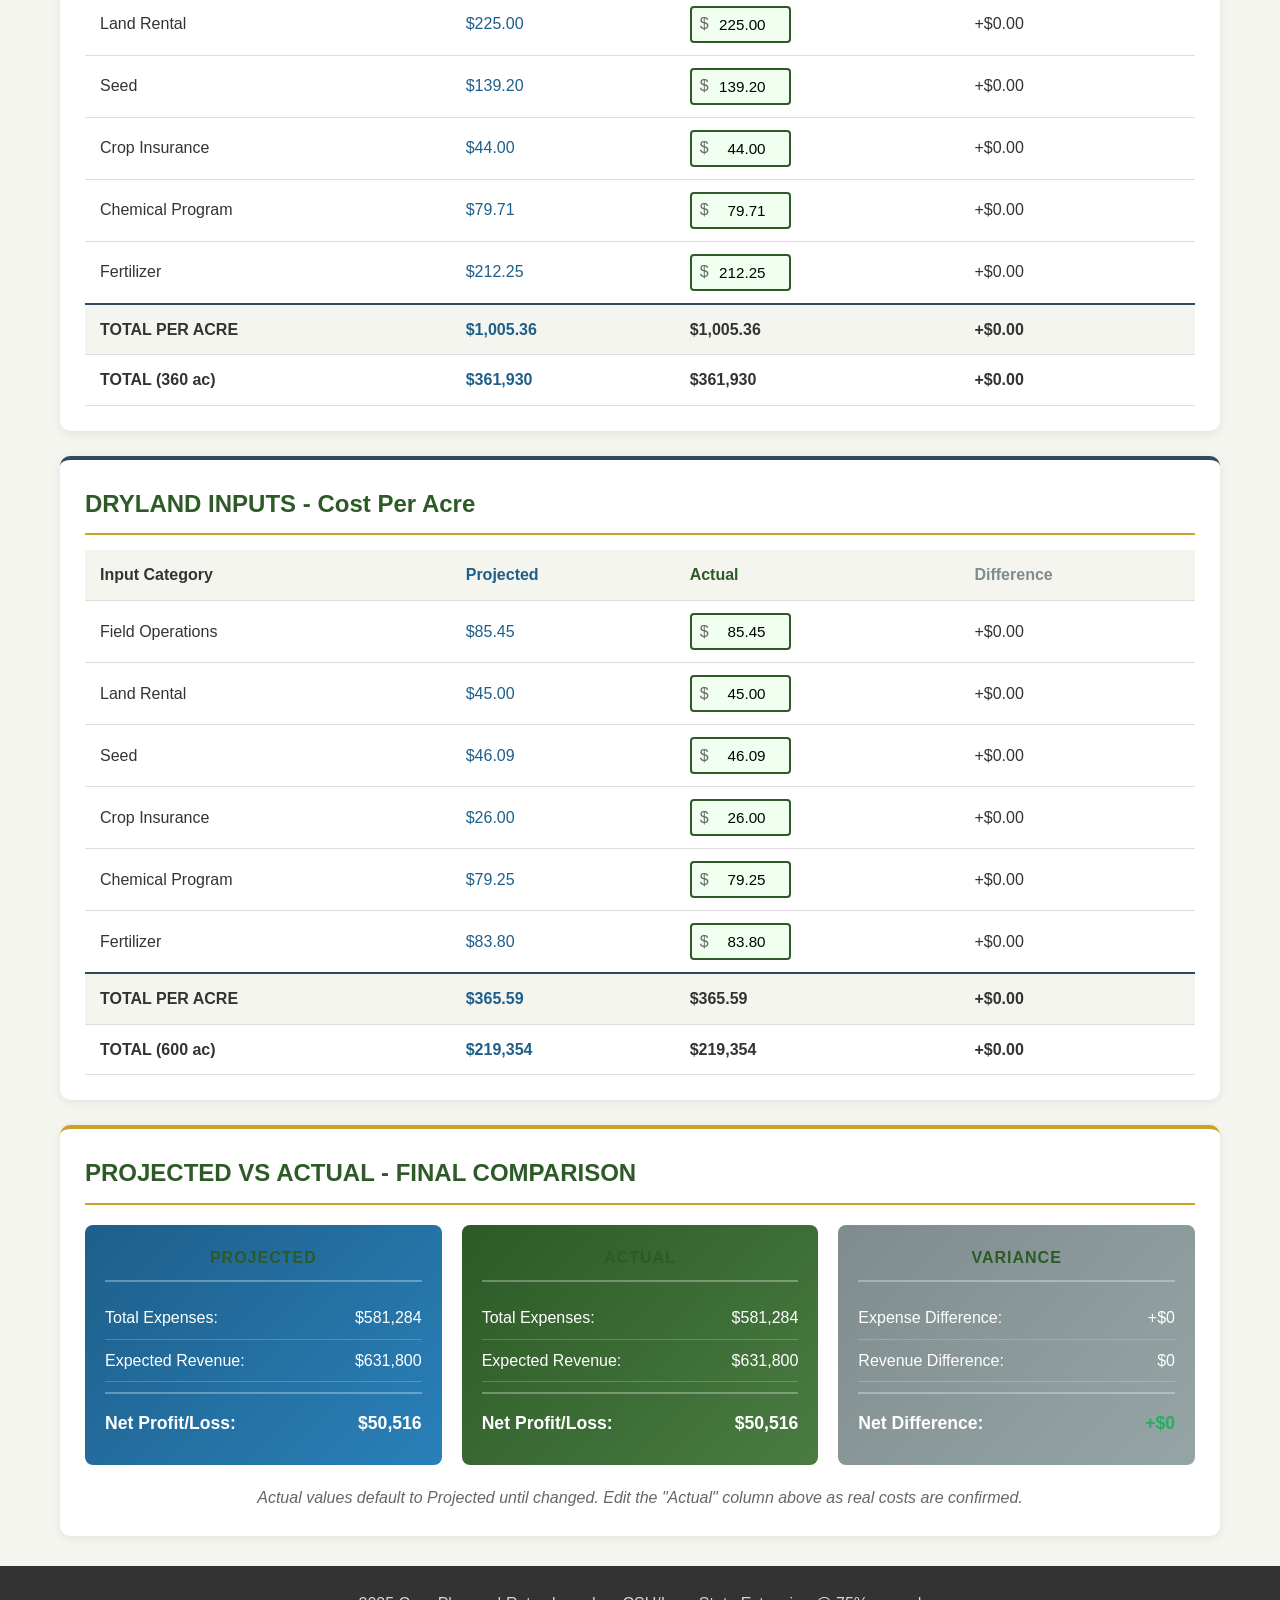
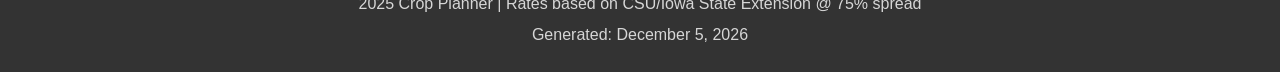
==== commit 78b98b5d: "Add synced corn price adjuster at bottom with dollar formatting" ====
--- a/index.html
+++ b/index.html
@@ -46,7 +46,7 @@
                 </div>
                 <div class="config-item price-input">
                     <label for="cornPrice">Corn Price ($/bu):</label>
-                    <input type="number" id="cornPrice" value="4.50" step="0.05" min="0" oninput="calculate()">
+                    <span class="dollar-input"><input type="number" id="cornPrice" value="4.50" step="0.05" min="0" oninput="syncPriceFromTop()"></span>
                 </div>
             </div>
         </section>
@@ -614,6 +614,12 @@
                     <div class="profit-amount" id="netProfitDisplay">$0</div>
                     <p id="profitPerAcre">$0/acre average</p>
                 </div>
+            </div>
+
+            <div class="price-adjuster-bottom">
+                <label for="cornPriceBottom">Adjust Corn Price:</label>
+                <span class="dollar-input"><input type="number" id="cornPriceBottom" value="4.50" step="0.05" min="0" oninput="syncPriceFromBottom()"></span>
+                <span class="price-unit">per bushel</span>
             </div>
         </section>
 
--- a/styles.css
+++ b/styles.css
@@ -680,6 +680,39 @@
     opacity: 0.9;
 }
 
+/* Price Adjuster at Bottom */
+.price-adjuster-bottom {
+    margin-top: 25px;
+    padding: 20px;
+    background: #f8f9fa;
+    border-radius: 8px;
+    display: flex;
+    align-items: center;
+    justify-content: center;
+    gap: 15px;
+    flex-wrap: wrap;
+}
+
+.price-adjuster-bottom label {
+    font-weight: 600;
+    color: var(--text-primary);
+}
+
+.price-adjuster-bottom .dollar-input {
+    background: white;
+}
+
+.price-adjuster-bottom .dollar-input input {
+    width: 70px;
+    font-size: 1.1rem;
+    font-weight: 600;
+}
+
+.price-adjuster-bottom .price-unit {
+    color: #666;
+    font-style: italic;
+}
+
 /* Summary Card Expense Style */
 .summary-card.expense {
     border-top-color: #e74c3c;
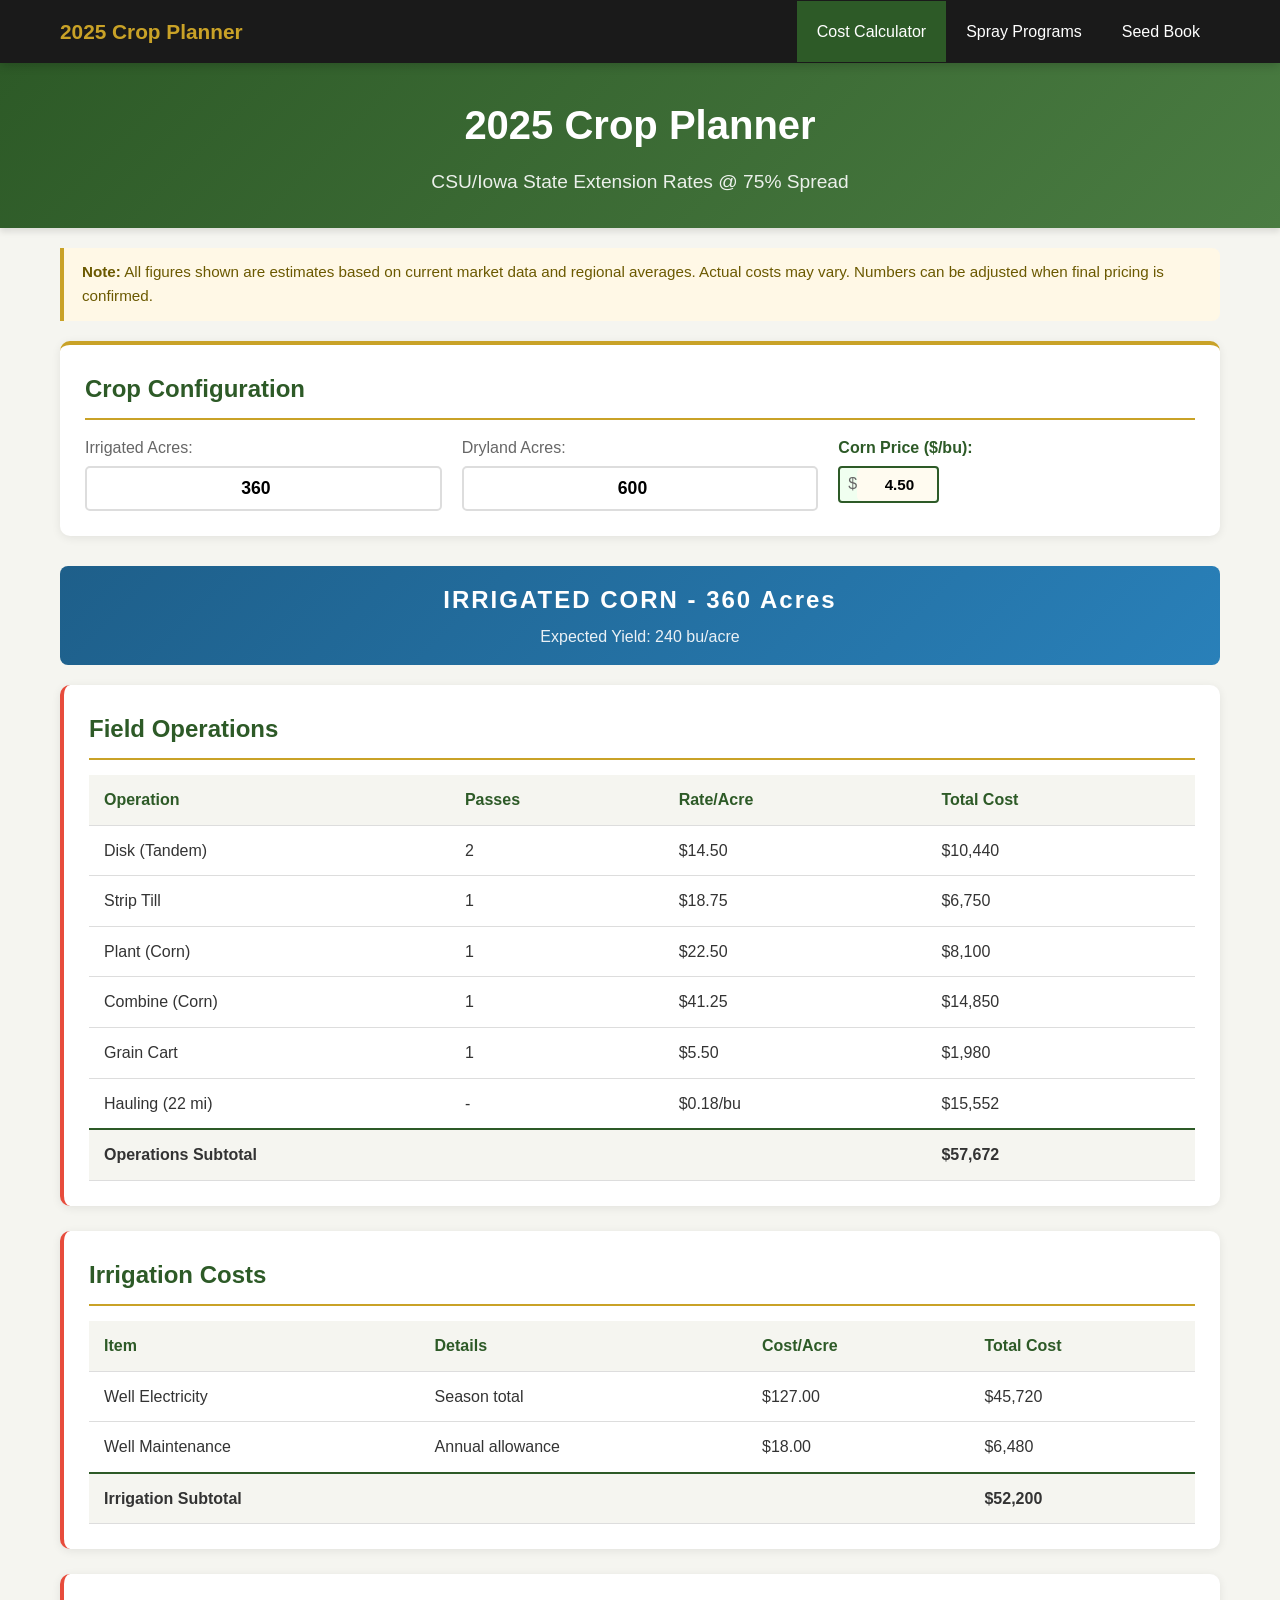
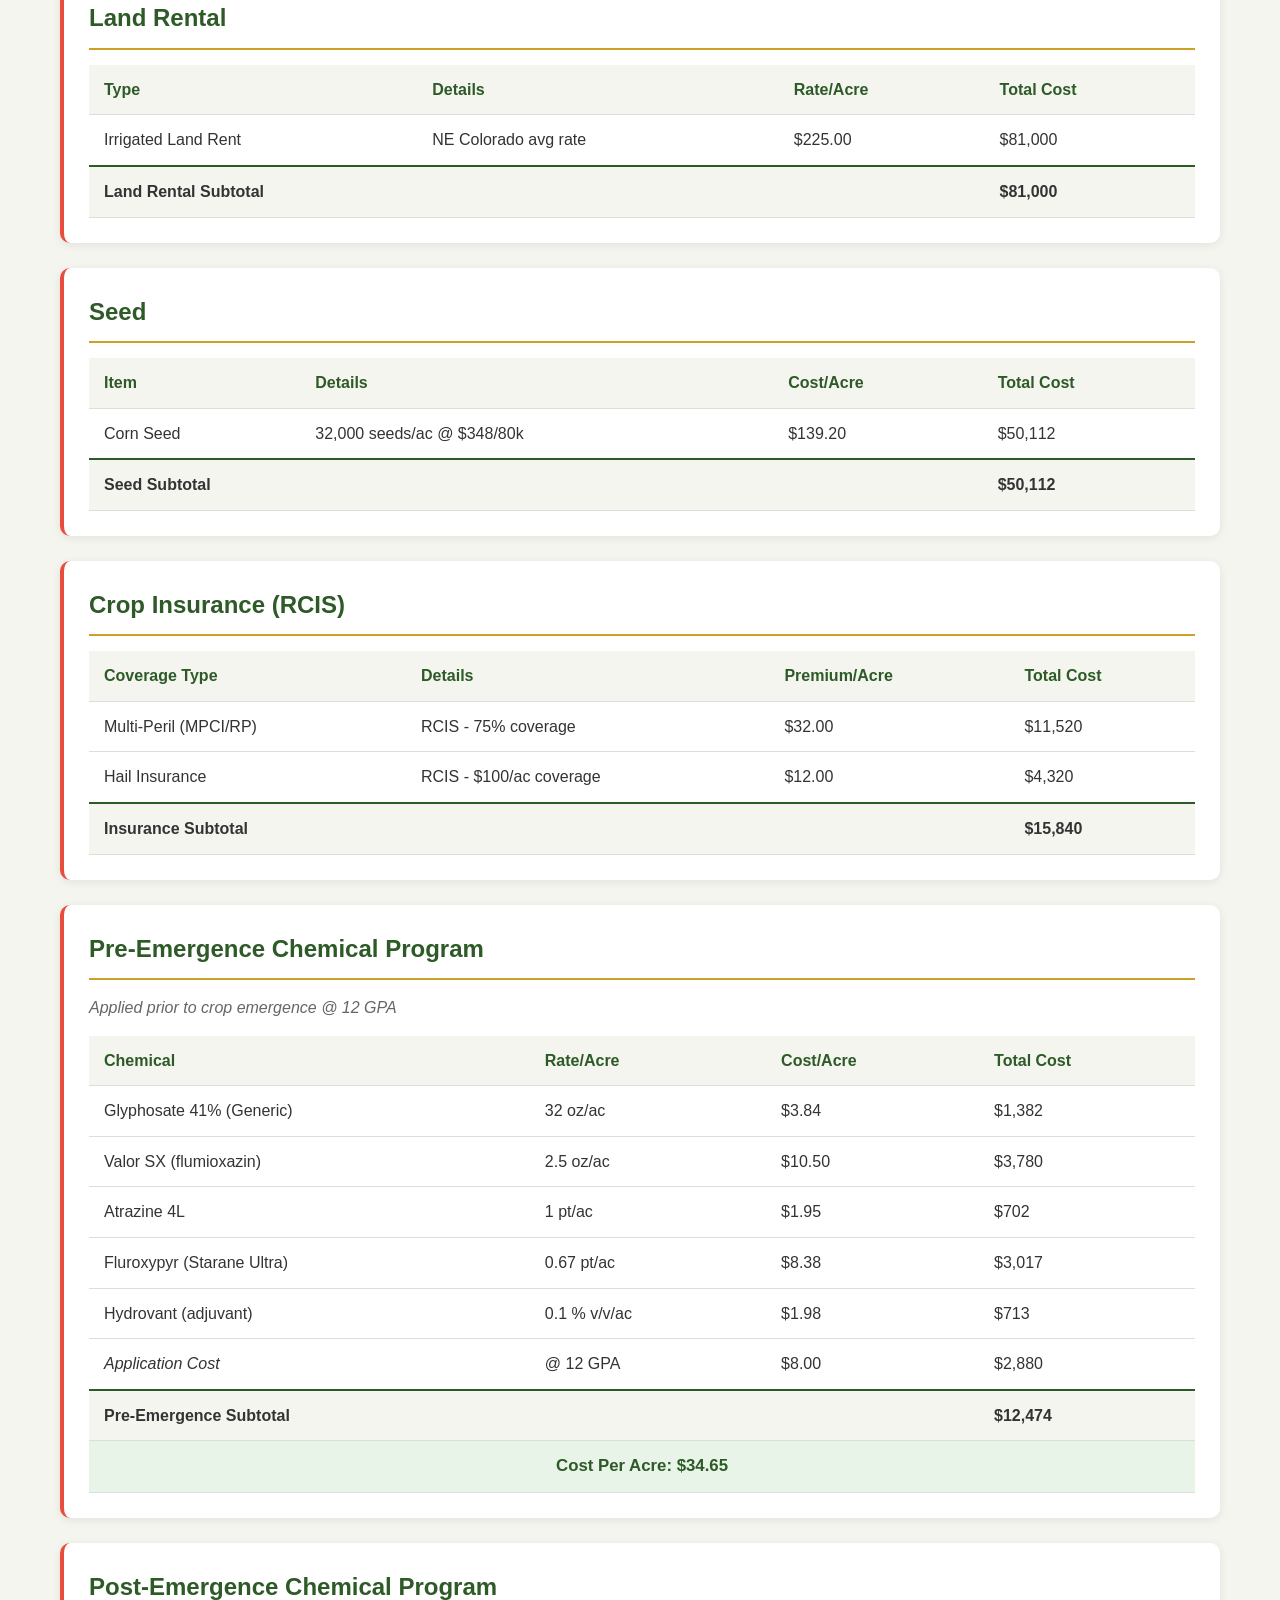
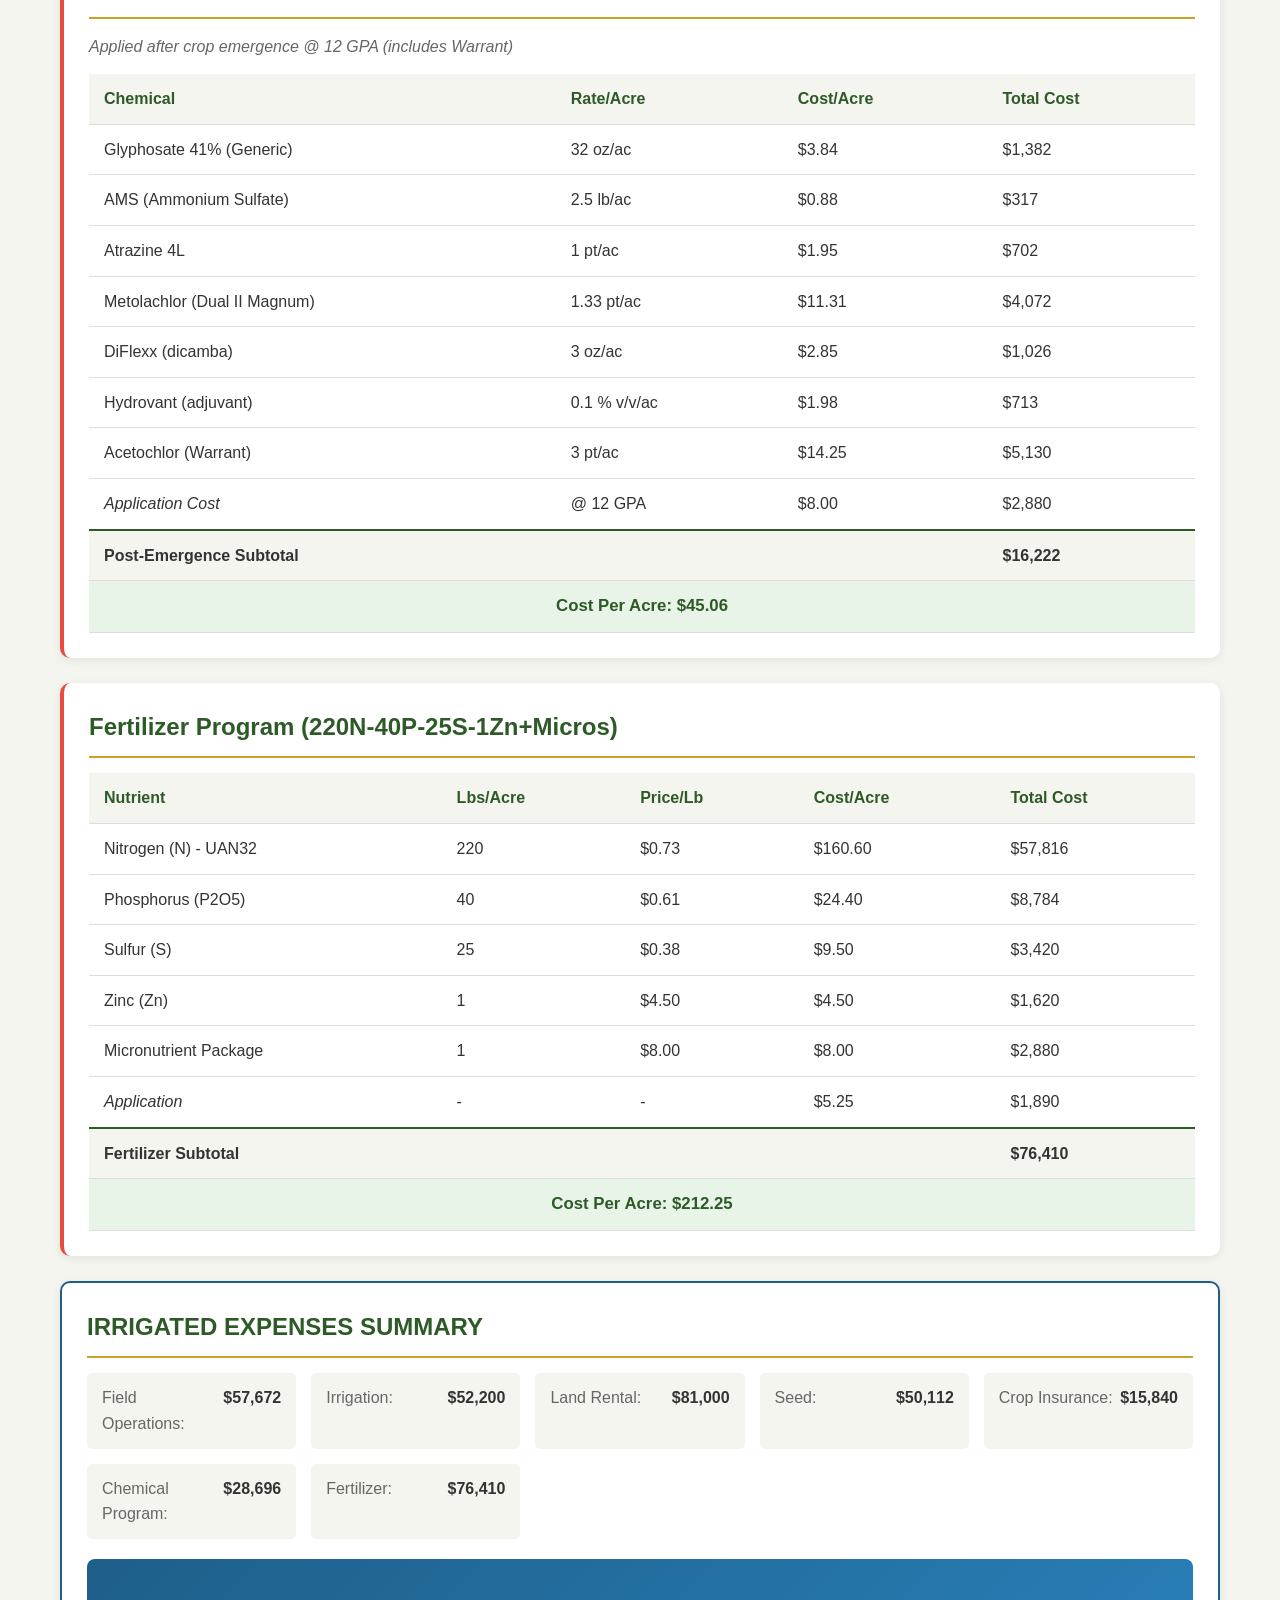
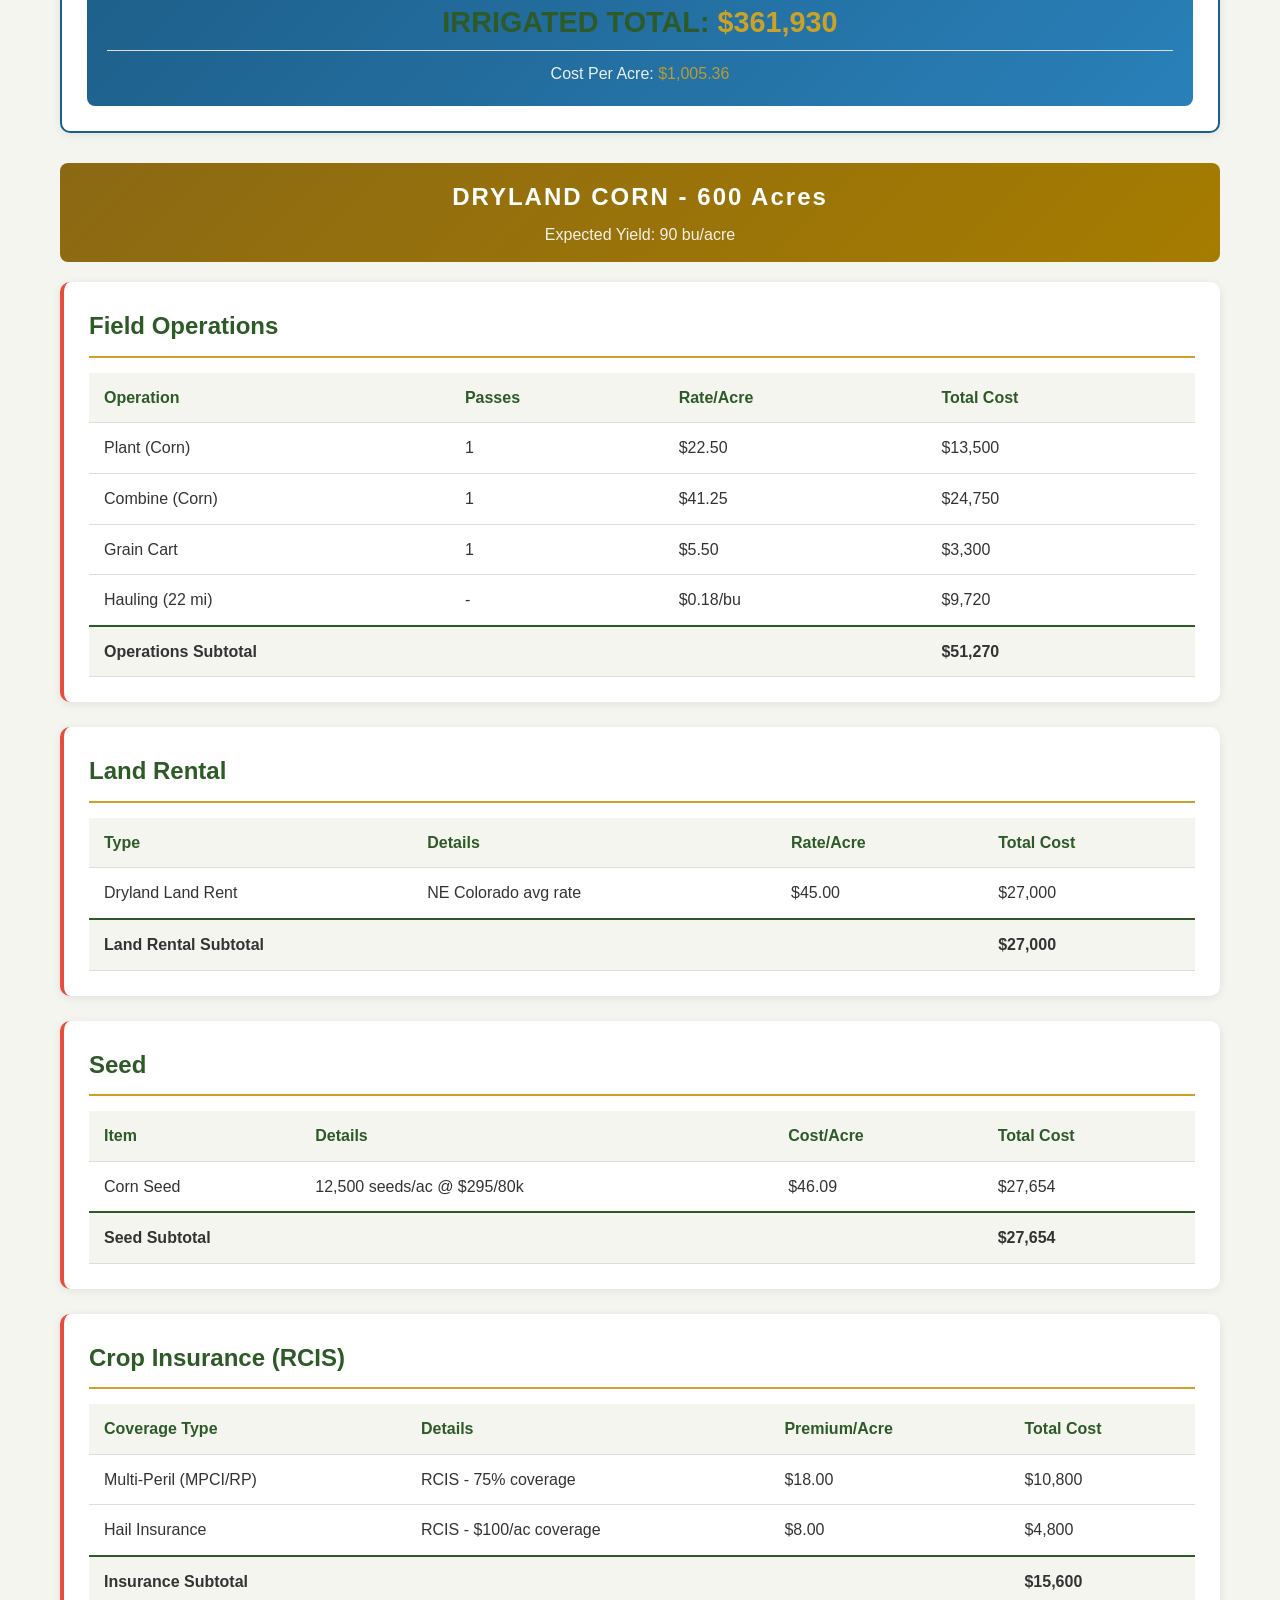
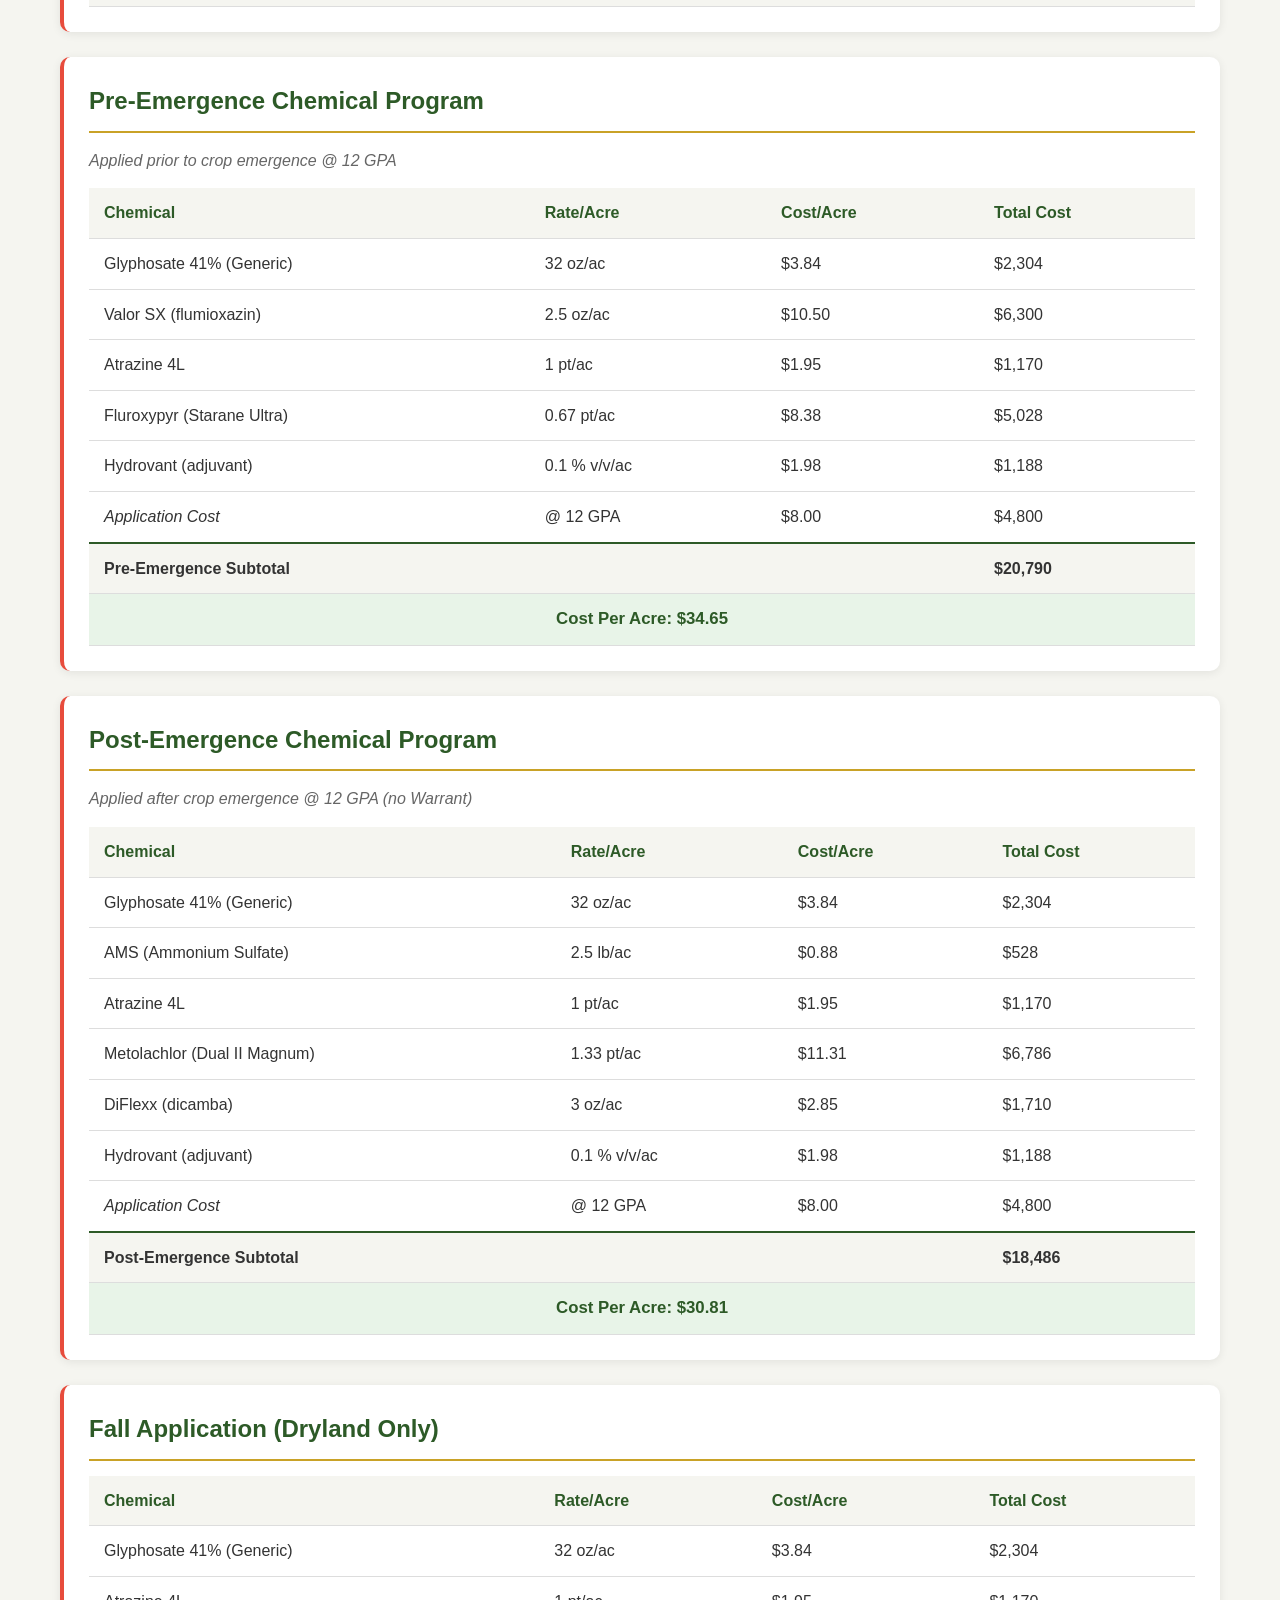
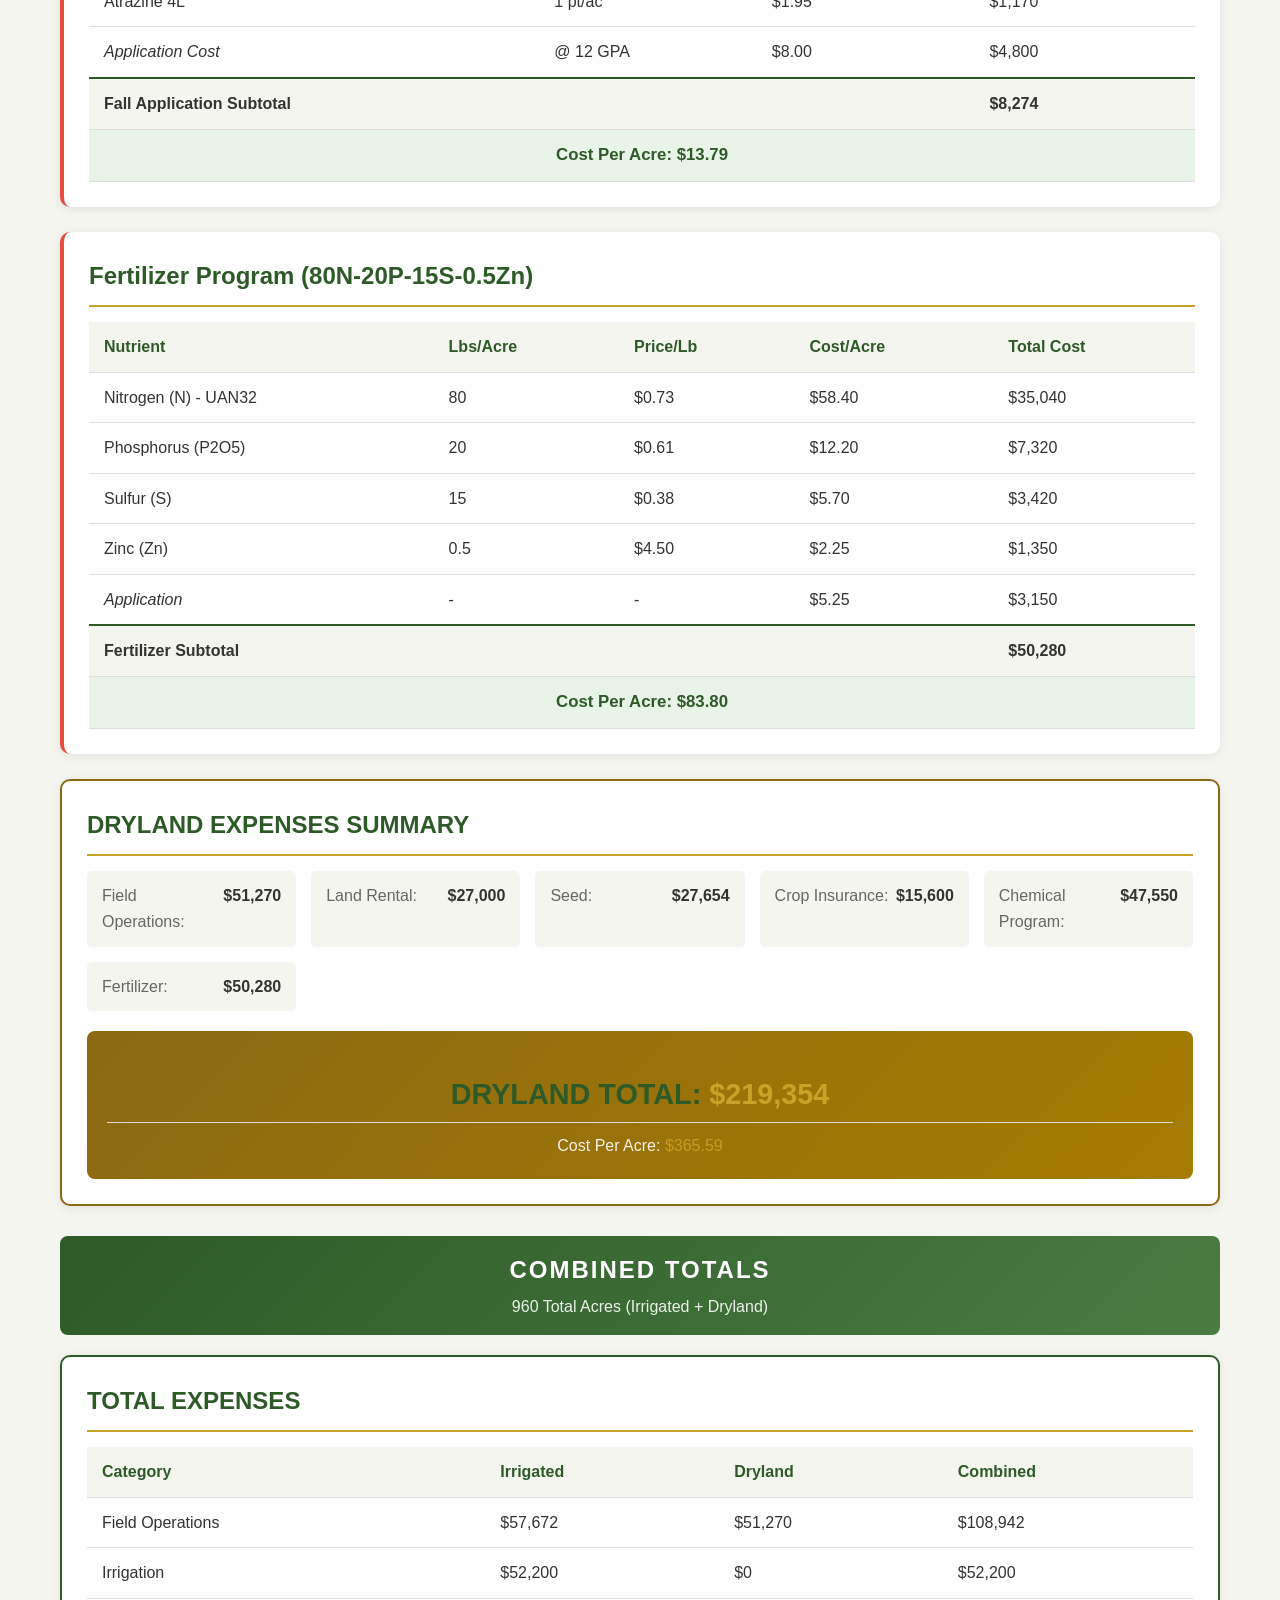
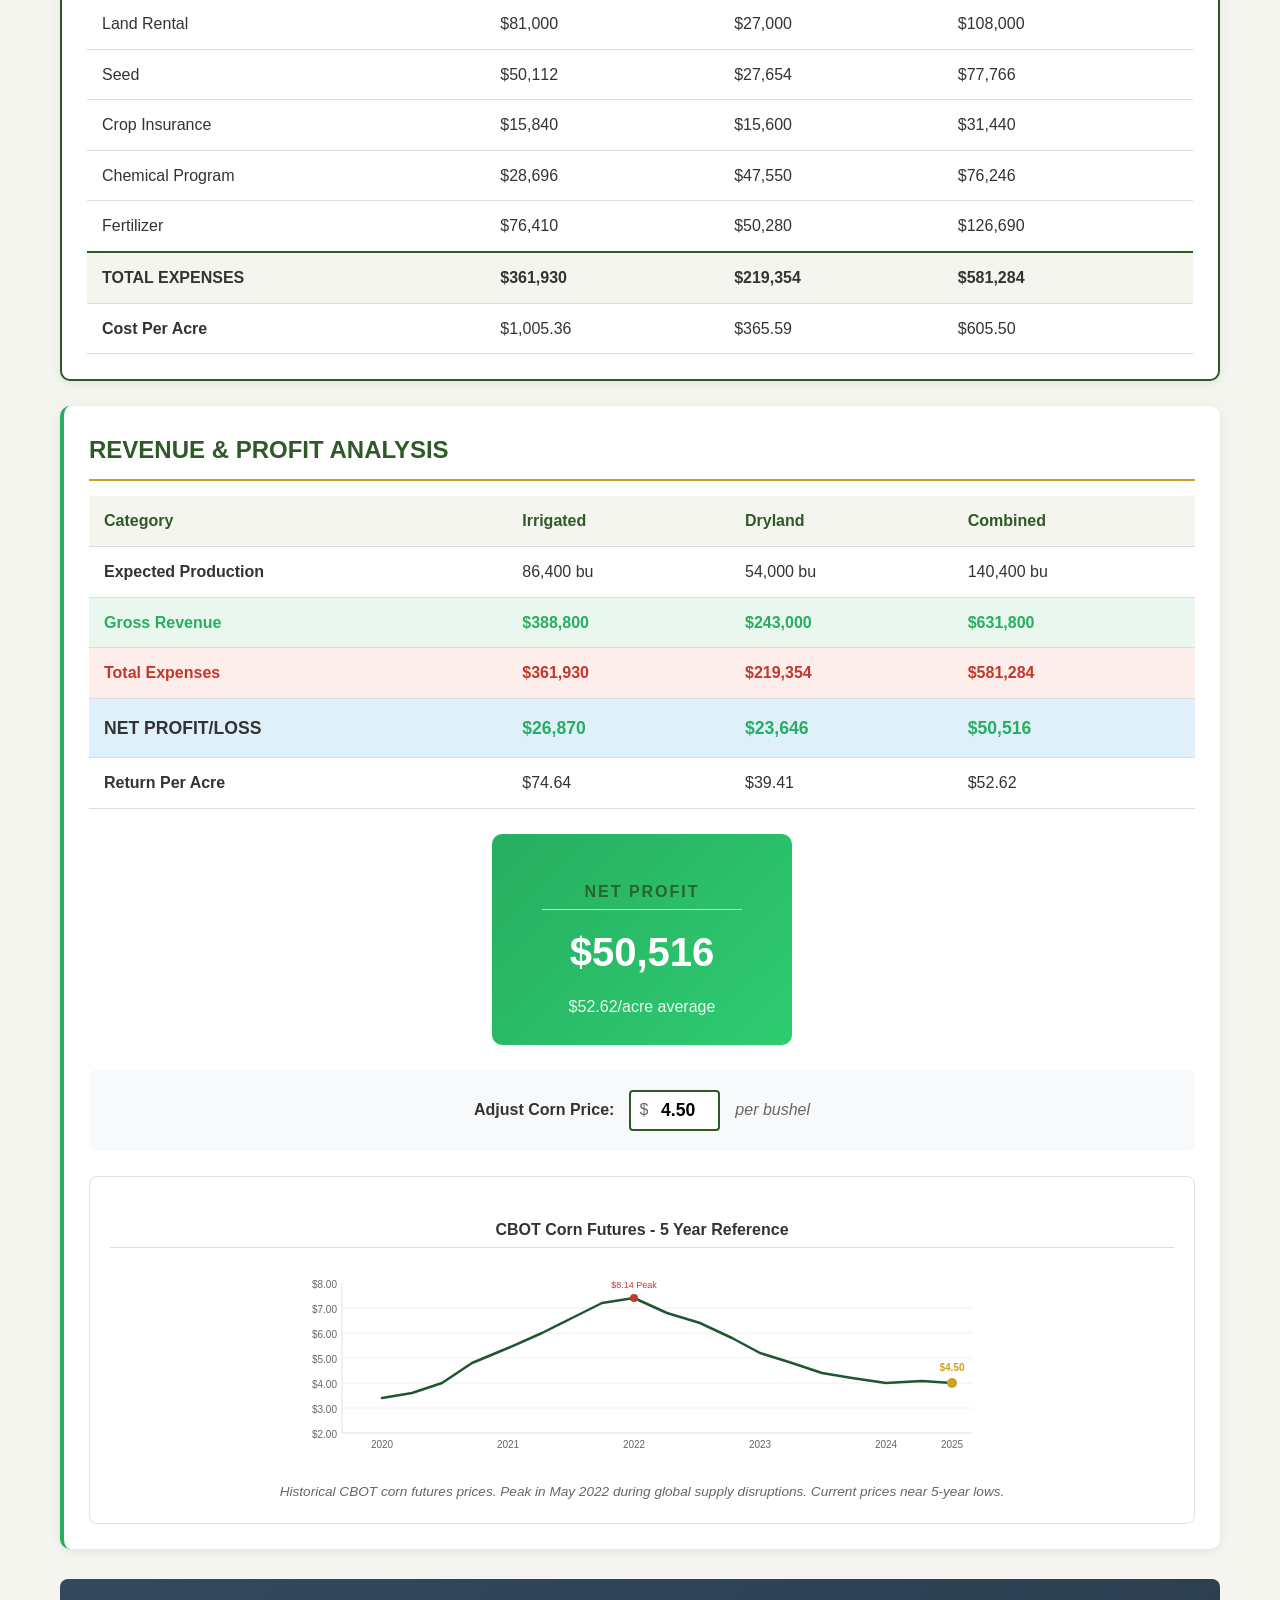
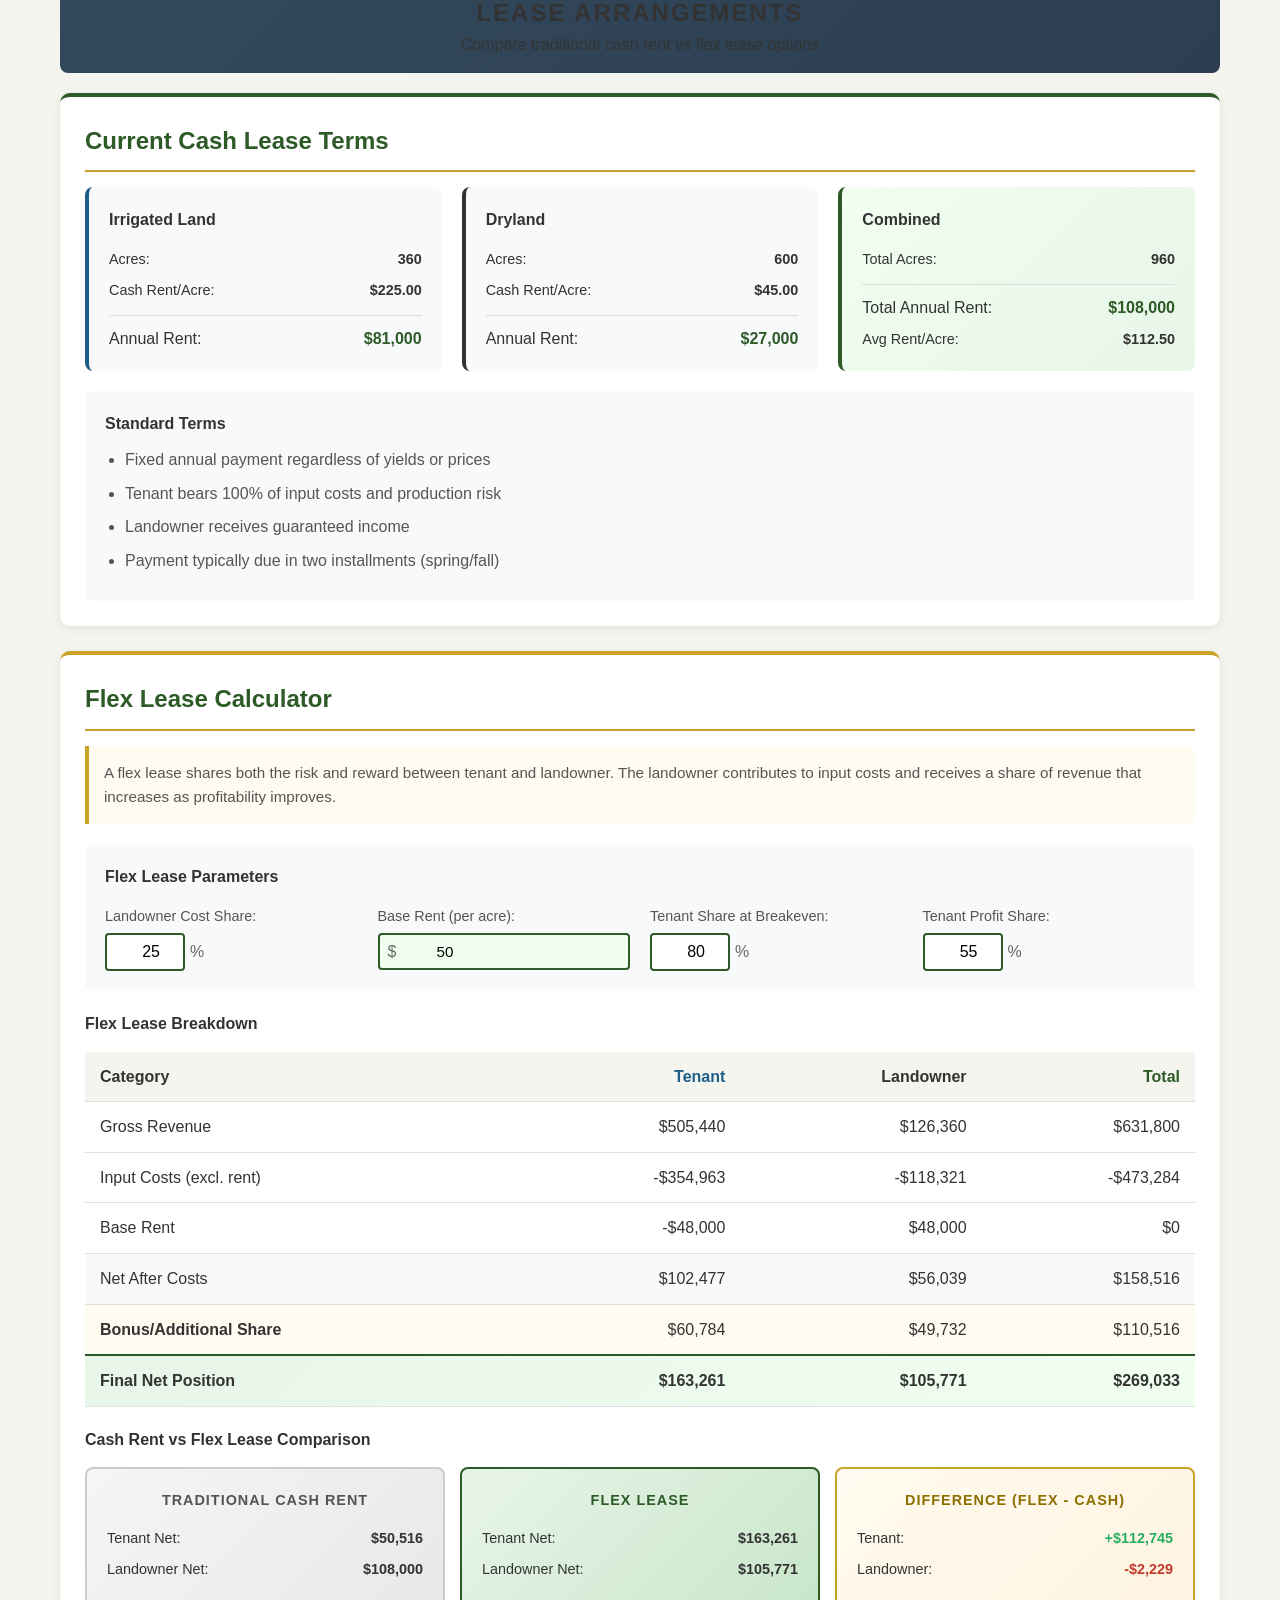
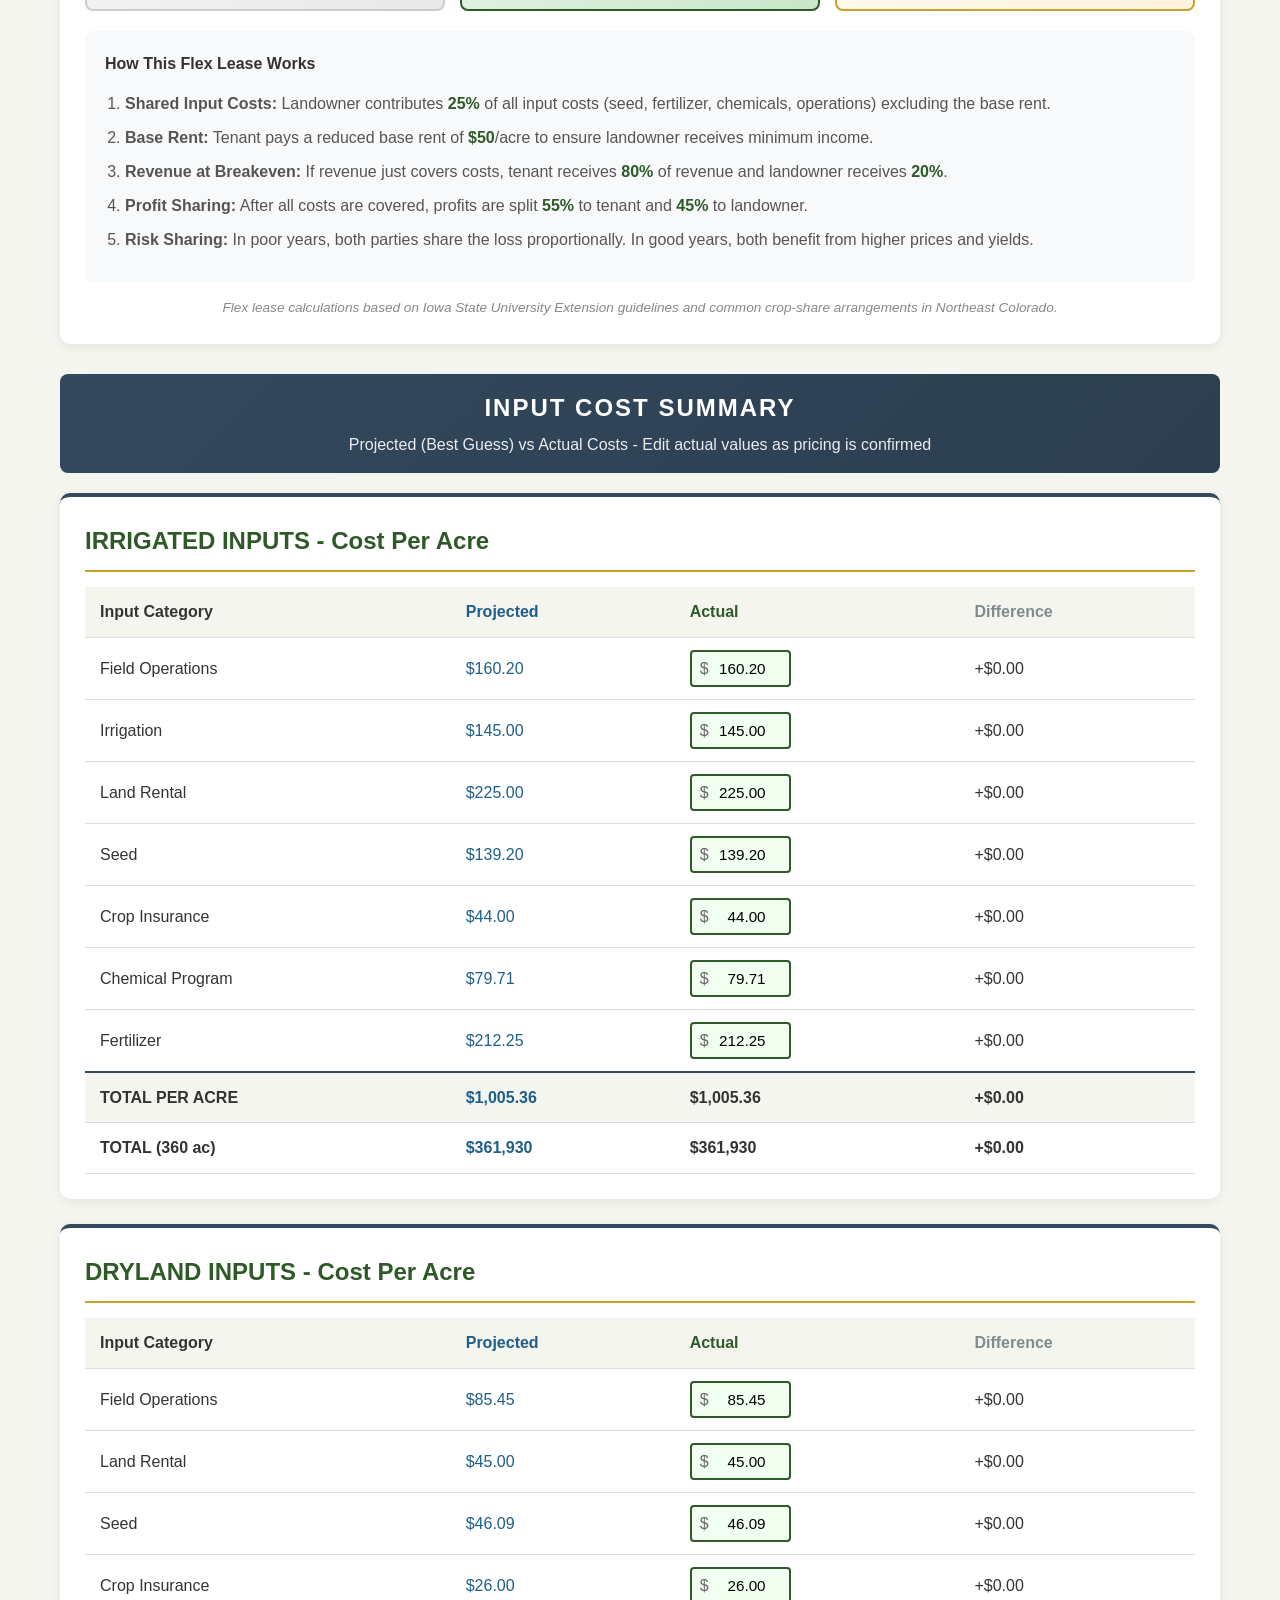
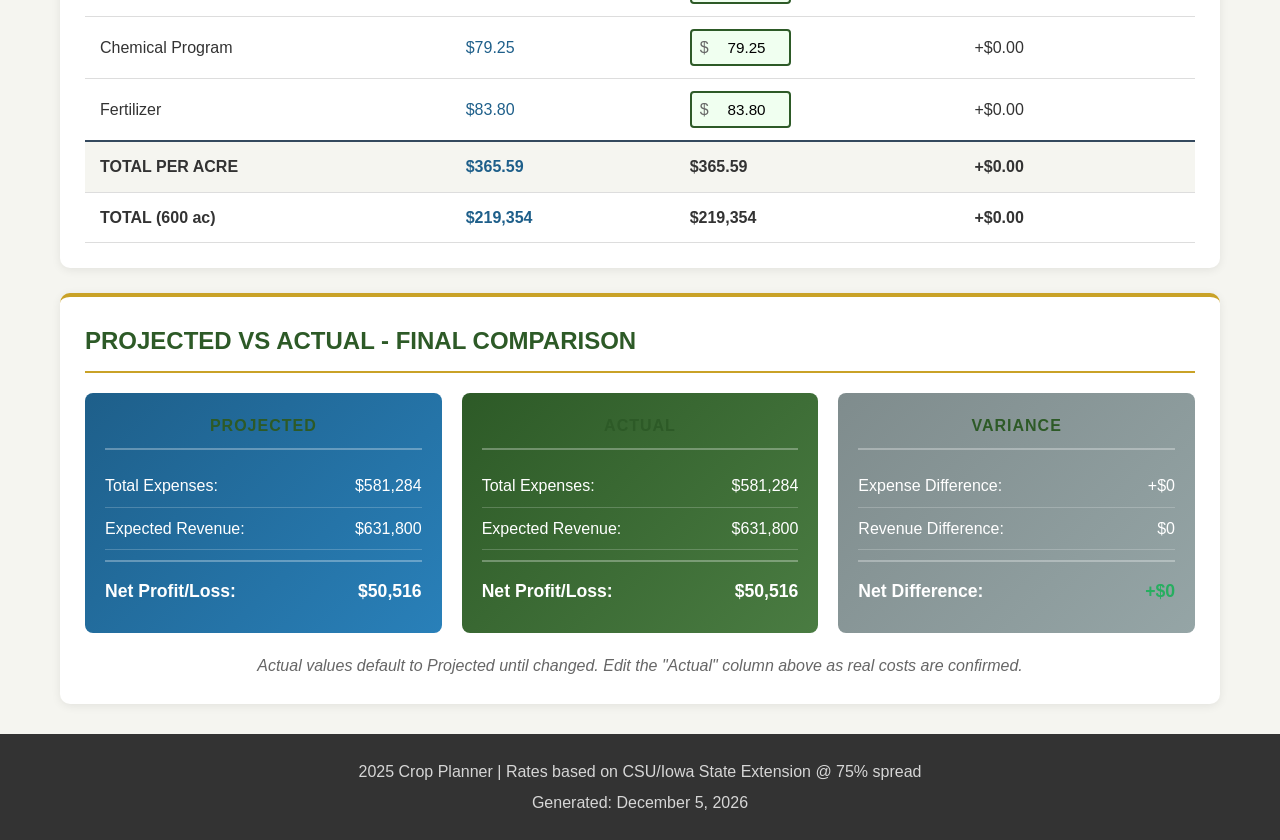
==== commit 4e61ae0f: "Add CBOT corn price chart, current lease section, and flex lease calculator - Add 5-year CBOT corn f" ====
--- a/index.html
+++ b/index.html
@@ -621,6 +621,275 @@
                 <span class="dollar-input"><input type="number" id="cornPriceBottom" value="4.50" step="0.05" min="0" oninput="syncPriceFromBottom()"></span>
                 <span class="price-unit">per bushel</span>
             </div>
+
+            <!-- 5-Year CBOT Corn Price Chart -->
+            <div class="corn-price-chart">
+                <h3>CBOT Corn Futures - 5 Year Reference</h3>
+                <svg viewBox="0 0 700 200" class="price-chart-svg">
+                    <!-- Grid lines -->
+                    <line x1="50" y1="20" x2="50" y2="170" stroke="#e0e0e0" stroke-width="1"/>
+                    <line x1="50" y1="170" x2="680" y2="170" stroke="#e0e0e0" stroke-width="1"/>
+                    <line x1="50" y1="45" x2="680" y2="45" stroke="#f0f0f0" stroke-width="1"/>
+                    <line x1="50" y1="70" x2="680" y2="70" stroke="#f0f0f0" stroke-width="1"/>
+                    <line x1="50" y1="95" x2="680" y2="95" stroke="#f0f0f0" stroke-width="1"/>
+                    <line x1="50" y1="120" x2="680" y2="120" stroke="#f0f0f0" stroke-width="1"/>
+                    <line x1="50" y1="145" x2="680" y2="145" stroke="#f0f0f0" stroke-width="1"/>
+
+                    <!-- Y-axis labels -->
+                    <text x="45" y="25" text-anchor="end" font-size="10" fill="#666">$8.00</text>
+                    <text x="45" y="50" text-anchor="end" font-size="10" fill="#666">$7.00</text>
+                    <text x="45" y="75" text-anchor="end" font-size="10" fill="#666">$6.00</text>
+                    <text x="45" y="100" text-anchor="end" font-size="10" fill="#666">$5.00</text>
+                    <text x="45" y="125" text-anchor="end" font-size="10" fill="#666">$4.00</text>
+                    <text x="45" y="150" text-anchor="end" font-size="10" fill="#666">$3.00</text>
+                    <text x="45" y="175" text-anchor="end" font-size="10" fill="#666">$2.00</text>
+
+                    <!-- X-axis labels -->
+                    <text x="90" y="185" text-anchor="middle" font-size="10" fill="#666">2020</text>
+                    <text x="216" y="185" text-anchor="middle" font-size="10" fill="#666">2021</text>
+                    <text x="342" y="185" text-anchor="middle" font-size="10" fill="#666">2022</text>
+                    <text x="468" y="185" text-anchor="middle" font-size="10" fill="#666">2023</text>
+                    <text x="594" y="185" text-anchor="middle" font-size="10" fill="#666">2024</text>
+                    <text x="660" y="185" text-anchor="middle" font-size="10" fill="#666">2025</text>
+
+                    <!-- Price line - historical CBOT corn prices -->
+                    <!-- 2020: ~$3.50-4.50, 2021: $4-$6, 2022: $6-$8 peak, 2023: $5-$6.50, 2024: $4-$5, 2025: ~$4.50 -->
+                    <polyline
+                        points="90,135 120,130 150,120 180,100 216,85 250,70 280,55 310,40 342,35 375,50 408,60 440,75 468,90 500,100 530,110 560,115 594,120 630,118 660,120"
+                        fill="none"
+                        stroke="#1e5631"
+                        stroke-width="2.5"
+                        stroke-linecap="round"
+                        stroke-linejoin="round"/>
+
+                    <!-- Current price indicator -->
+                    <circle cx="660" cy="120" r="5" fill="#c9a227"/>
+                    <text x="660" y="108" text-anchor="middle" font-size="10" fill="#c9a227" font-weight="600">$4.50</text>
+
+                    <!-- Peak price annotation -->
+                    <circle cx="342" cy="35" r="4" fill="#c0392b"/>
+                    <text x="342" y="25" text-anchor="middle" font-size="9" fill="#c0392b">$8.14 Peak</text>
+                </svg>
+                <p class="chart-note">Historical CBOT corn futures prices. Peak in May 2022 during global supply disruptions. Current prices near 5-year lows.</p>
+            </div>
+        </section>
+
+        <!-- ============================================ -->
+        <!-- LEASE ARRANGEMENTS -->
+        <!-- ============================================ -->
+        <div class="section-header lease-header">
+            <h2>LEASE ARRANGEMENTS</h2>
+            <p>Compare traditional cash rent vs flex lease options</p>
+        </div>
+
+        <!-- Current Cash Lease -->
+        <section class="card lease-card">
+            <h2>Current Cash Lease Terms</h2>
+            <div class="lease-grid">
+                <div class="lease-item">
+                    <h4>Irrigated Land</h4>
+                    <div class="lease-details">
+                        <div class="lease-row">
+                            <span>Acres:</span>
+                            <strong id="leaseIrrAcres">360</strong>
+                        </div>
+                        <div class="lease-row">
+                            <span>Cash Rent/Acre:</span>
+                            <strong>$225.00</strong>
+                        </div>
+                        <div class="lease-row total">
+                            <span>Annual Rent:</span>
+                            <strong id="leaseIrrTotal">$81,000</strong>
+                        </div>
+                    </div>
+                </div>
+                <div class="lease-item">
+                    <h4>Dryland</h4>
+                    <div class="lease-details">
+                        <div class="lease-row">
+                            <span>Acres:</span>
+                            <strong id="leaseDryAcres">600</strong>
+                        </div>
+                        <div class="lease-row">
+                            <span>Cash Rent/Acre:</span>
+                            <strong>$45.00</strong>
+                        </div>
+                        <div class="lease-row total">
+                            <span>Annual Rent:</span>
+                            <strong id="leaseDryTotal">$27,000</strong>
+                        </div>
+                    </div>
+                </div>
+                <div class="lease-item combined">
+                    <h4>Combined</h4>
+                    <div class="lease-details">
+                        <div class="lease-row">
+                            <span>Total Acres:</span>
+                            <strong id="leaseTotalAcres">960</strong>
+                        </div>
+                        <div class="lease-row total">
+                            <span>Total Annual Rent:</span>
+                            <strong id="leaseTotalRent">$108,000</strong>
+                        </div>
+                        <div class="lease-row">
+                            <span>Avg Rent/Acre:</span>
+                            <strong id="leaseAvgRent">$112.50</strong>
+                        </div>
+                    </div>
+                </div>
+            </div>
+            <div class="lease-terms">
+                <h4>Standard Terms</h4>
+                <ul>
+                    <li>Fixed annual payment regardless of yields or prices</li>
+                    <li>Tenant bears 100% of input costs and production risk</li>
+                    <li>Landowner receives guaranteed income</li>
+                    <li>Payment typically due in two installments (spring/fall)</li>
+                </ul>
+            </div>
+        </section>
+
+        <!-- Flex Lease Calculator -->
+        <section class="card lease-card flex-lease-card">
+            <h2>Flex Lease Calculator</h2>
+            <p class="flex-description">A flex lease shares both the risk and reward between tenant and landowner. The landowner contributes to input costs and receives a share of revenue that increases as profitability improves.</p>
+
+            <div class="flex-inputs">
+                <h4>Flex Lease Parameters</h4>
+                <div class="flex-input-grid">
+                    <div class="flex-input-item">
+                        <label for="flexLandlordCostShare">Landowner Cost Share:</label>
+                        <div class="input-with-unit">
+                            <input type="number" id="flexLandlordCostShare" value="25" min="0" max="50" oninput="calculateFlexLease()">
+                            <span>%</span>
+                        </div>
+                    </div>
+                    <div class="flex-input-item">
+                        <label for="flexBaseRent">Base Rent (per acre):</label>
+                        <span class="dollar-input"><input type="number" id="flexBaseRent" value="50" min="0" oninput="calculateFlexLease()"></span>
+                    </div>
+                    <div class="flex-input-item">
+                        <label for="flexTenantBreakeven">Tenant Share at Breakeven:</label>
+                        <div class="input-with-unit">
+                            <input type="number" id="flexTenantBreakeven" value="80" min="50" max="100" oninput="calculateFlexLease()">
+                            <span>%</span>
+                        </div>
+                    </div>
+                    <div class="flex-input-item">
+                        <label for="flexTenantProfit">Tenant Profit Share:</label>
+                        <div class="input-with-unit">
+                            <input type="number" id="flexTenantProfit" value="55" min="0" max="100" oninput="calculateFlexLease()">
+                            <span>%</span>
+                        </div>
+                    </div>
+                </div>
+            </div>
+
+            <div class="flex-calculation">
+                <h4>Flex Lease Breakdown</h4>
+                <table class="flex-table">
+                    <thead>
+                        <tr>
+                            <th>Category</th>
+                            <th>Tenant</th>
+                            <th>Landowner</th>
+                            <th>Total</th>
+                        </tr>
+                    </thead>
+                    <tbody>
+                        <tr>
+                            <td>Gross Revenue</td>
+                            <td id="flexTenantRevenue">$0</td>
+                            <td id="flexLandlordRevenue">$0</td>
+                            <td id="flexTotalRevenue">$0</td>
+                        </tr>
+                        <tr>
+                            <td>Input Costs (excl. rent)</td>
+                            <td id="flexTenantCosts">$0</td>
+                            <td id="flexLandlordCosts">$0</td>
+                            <td id="flexTotalCosts">$0</td>
+                        </tr>
+                        <tr>
+                            <td>Base Rent</td>
+                            <td id="flexTenantBaseRent">$0</td>
+                            <td id="flexLandlordBaseRent">$0</td>
+                            <td id="flexTotalBaseRent">$0</td>
+                        </tr>
+                        <tr class="subtotal-row">
+                            <td>Net After Costs</td>
+                            <td id="flexTenantNet">$0</td>
+                            <td id="flexLandlordNet">$0</td>
+                            <td id="flexTotalNet">$0</td>
+                        </tr>
+                        <tr class="profit-row">
+                            <td><strong>Bonus/Additional Share</strong></td>
+                            <td id="flexTenantBonus">$0</td>
+                            <td id="flexLandlordBonus">$0</td>
+                            <td id="flexTotalBonus">$0</td>
+                        </tr>
+                        <tr class="total-row">
+                            <td><strong>Final Net Position</strong></td>
+                            <td id="flexTenantFinal"><strong>$0</strong></td>
+                            <td id="flexLandlordFinal"><strong>$0</strong></td>
+                            <td id="flexGrandTotal"><strong>$0</strong></td>
+                        </tr>
+                    </tbody>
+                </table>
+            </div>
+
+            <div class="flex-comparison">
+                <h4>Cash Rent vs Flex Lease Comparison</h4>
+                <div class="comparison-boxes">
+                    <div class="comp-box cash-rent">
+                        <h5>Traditional Cash Rent</h5>
+                        <div class="comp-detail">
+                            <span>Tenant Net:</span>
+                            <strong id="compCashTenant">$0</strong>
+                        </div>
+                        <div class="comp-detail">
+                            <span>Landowner Net:</span>
+                            <strong id="compCashLandlord">$0</strong>
+                        </div>
+                    </div>
+                    <div class="comp-box flex-rent">
+                        <h5>Flex Lease</h5>
+                        <div class="comp-detail">
+                            <span>Tenant Net:</span>
+                            <strong id="compFlexTenant">$0</strong>
+                        </div>
+                        <div class="comp-detail">
+                            <span>Landowner Net:</span>
+                            <strong id="compFlexLandlord">$0</strong>
+                        </div>
+                    </div>
+                    <div class="comp-box difference-box">
+                        <h5>Difference (Flex - Cash)</h5>
+                        <div class="comp-detail">
+                            <span>Tenant:</span>
+                            <strong id="compDiffTenant">$0</strong>
+                        </div>
+                        <div class="comp-detail">
+                            <span>Landowner:</span>
+                            <strong id="compDiffLandlord">$0</strong>
+                        </div>
+                    </div>
+                </div>
+            </div>
+
+            <div class="flex-terms">
+                <h4>How This Flex Lease Works</h4>
+                <ol>
+                    <li><strong>Shared Input Costs:</strong> Landowner contributes <span id="termsCostShare">25%</span> of all input costs (seed, fertilizer, chemicals, operations) excluding the base rent.</li>
+                    <li><strong>Base Rent:</strong> Tenant pays a reduced base rent of <span id="termsBaseRent">$50</span>/acre to ensure landowner receives minimum income.</li>
+                    <li><strong>Revenue at Breakeven:</strong> If revenue just covers costs, tenant receives <span id="termsBreakeven">80%</span> of revenue and landowner receives <span id="termsLandlordBreakeven">20%</span>.</li>
+                    <li><strong>Profit Sharing:</strong> After all costs are covered, profits are split <span id="termsTenantProfit">55%</span> to tenant and <span id="termsLandlordProfit">45%</span> to landowner.</li>
+                    <li><strong>Risk Sharing:</strong> In poor years, both parties share the loss proportionally. In good years, both benefit from higher prices and yields.</li>
+                </ol>
+            </div>
+
+            <div class="flex-source">
+                <p><em>Flex lease calculations based on Iowa State University Extension guidelines and common crop-share arrangements in Northeast Colorado.</em></p>
+            </div>
         </section>
 
         <!-- ============================================ -->
--- a/styles.css
+++ b/styles.css
@@ -722,6 +722,348 @@
     color: #c0392b;
 }
 
+/* Corn Price Chart */
+.corn-price-chart {
+    margin-top: 25px;
+    padding: 20px;
+    background: white;
+    border: 1px solid #e0e0e0;
+    border-radius: 8px;
+}
+
+.corn-price-chart h3 {
+    text-align: center;
+    color: var(--text-primary);
+    font-size: 1rem;
+    margin-bottom: 15px;
+}
+
+.price-chart-svg {
+    width: 100%;
+    height: auto;
+    max-height: 200px;
+}
+
+.chart-note {
+    text-align: center;
+    font-size: 0.85rem;
+    color: #666;
+    margin-top: 10px;
+    font-style: italic;
+}
+
+/* Lease Section Header */
+.lease-header {
+    background: linear-gradient(135deg, #34495e, #2c3e50);
+}
+
+/* Lease Cards */
+.lease-card {
+    border-top: 4px solid var(--primary-green);
+}
+
+.lease-grid {
+    display: grid;
+    grid-template-columns: repeat(auto-fit, minmax(200px, 1fr));
+    gap: 20px;
+    margin-bottom: 20px;
+}
+
+.lease-item {
+    background: #f8f9fa;
+    padding: 20px;
+    border-radius: 8px;
+    border-left: 4px solid var(--irrigated-blue);
+}
+
+.lease-item:nth-child(2) {
+    border-left-color: var(--dryland-gold);
+}
+
+.lease-item.combined {
+    border-left-color: var(--primary-green);
+    background: linear-gradient(135deg, #f0fff0, #e8f5e9);
+}
+
+.lease-item h4 {
+    color: var(--text-primary);
+    margin: 0 0 15px 0;
+    font-size: 1rem;
+}
+
+.lease-details {
+    display: flex;
+    flex-direction: column;
+    gap: 8px;
+}
+
+.lease-row {
+    display: flex;
+    justify-content: space-between;
+    font-size: 0.9rem;
+}
+
+.lease-row.total {
+    padding-top: 10px;
+    margin-top: 5px;
+    border-top: 1px solid #ddd;
+    font-size: 1rem;
+}
+
+.lease-row.total strong {
+    color: var(--primary-green);
+}
+
+.lease-terms {
+    background: #f8f9fa;
+    padding: 20px;
+    border-radius: 8px;
+    margin-top: 20px;
+}
+
+.lease-terms h4 {
+    margin: 0 0 10px 0;
+    color: var(--text-primary);
+}
+
+.lease-terms ul {
+    margin: 0;
+    padding-left: 20px;
+}
+
+.lease-terms li {
+    margin: 8px 0;
+    color: #555;
+}
+
+/* Flex Lease Card */
+.flex-lease-card {
+    border-top-color: var(--accent-gold);
+}
+
+.flex-description {
+    color: #555;
+    font-size: 0.95rem;
+    margin-bottom: 20px;
+    padding: 15px;
+    background: #fffbf0;
+    border-left: 4px solid var(--accent-gold);
+    border-radius: 0 8px 8px 0;
+}
+
+.flex-inputs {
+    background: #f8f9fa;
+    padding: 20px;
+    border-radius: 8px;
+    margin-bottom: 20px;
+}
+
+.flex-inputs h4 {
+    margin: 0 0 15px 0;
+    color: var(--text-primary);
+}
+
+.flex-input-grid {
+    display: grid;
+    grid-template-columns: repeat(auto-fit, minmax(200px, 1fr));
+    gap: 20px;
+}
+
+.flex-input-item {
+    display: flex;
+    flex-direction: column;
+    gap: 5px;
+}
+
+.flex-input-item label {
+    font-weight: 500;
+    font-size: 0.9rem;
+    color: #555;
+}
+
+.input-with-unit {
+    display: flex;
+    align-items: center;
+    gap: 5px;
+}
+
+.input-with-unit input {
+    width: 80px;
+    padding: 8px;
+    border: 2px solid var(--primary-green);
+    border-radius: 4px;
+    font-size: 1rem;
+    text-align: right;
+}
+
+.input-with-unit span {
+    font-weight: 500;
+    color: #666;
+}
+
+/* Flex Table */
+.flex-calculation {
+    margin-bottom: 20px;
+}
+
+.flex-calculation h4 {
+    margin: 0 0 15px 0;
+    color: var(--text-primary);
+}
+
+.flex-table {
+    width: 100%;
+    border-collapse: collapse;
+}
+
+.flex-table th,
+.flex-table td {
+    padding: 12px 15px;
+    text-align: right;
+    border-bottom: 1px solid #e0e0e0;
+}
+
+.flex-table th:first-child,
+.flex-table td:first-child {
+    text-align: left;
+}
+
+.flex-table th {
+    background: var(--bg-light);
+    font-weight: 600;
+}
+
+.flex-table th:nth-child(2) {
+    color: var(--irrigated-blue);
+}
+
+.flex-table th:nth-child(3) {
+    color: var(--dryland-gold);
+}
+
+.flex-table th:nth-child(4) {
+    color: var(--primary-green);
+}
+
+.flex-table .subtotal-row {
+    background: #f8f9fa;
+}
+
+.flex-table .profit-row {
+    background: #fffbf0;
+}
+
+.flex-table .total-row {
+    background: linear-gradient(135deg, #e8f5e9, #f0fff0);
+    font-weight: 600;
+}
+
+.flex-table .total-row td {
+    border-top: 2px solid var(--primary-green);
+}
+
+/* Flex Comparison */
+.flex-comparison {
+    margin-bottom: 20px;
+}
+
+.flex-comparison h4 {
+    margin: 0 0 15px 0;
+    color: var(--text-primary);
+}
+
+.comparison-boxes {
+    display: grid;
+    grid-template-columns: repeat(auto-fit, minmax(180px, 1fr));
+    gap: 15px;
+}
+
+.comp-box {
+    padding: 20px;
+    border-radius: 8px;
+    text-align: center;
+}
+
+.comp-box h5 {
+    margin: 0 0 15px 0;
+    font-size: 0.9rem;
+    text-transform: uppercase;
+    letter-spacing: 1px;
+}
+
+.comp-box.cash-rent {
+    background: linear-gradient(135deg, #f5f5f5, #e8e8e8);
+    border: 2px solid #ccc;
+}
+
+.comp-box.cash-rent h5 {
+    color: #555;
+}
+
+.comp-box.flex-rent {
+    background: linear-gradient(135deg, #e8f5e9, #c8e6c9);
+    border: 2px solid var(--primary-green);
+}
+
+.comp-box.flex-rent h5 {
+    color: var(--primary-green);
+}
+
+.comp-box.difference-box {
+    background: linear-gradient(135deg, #fffbf0, #fff3e0);
+    border: 2px solid var(--accent-gold);
+}
+
+.comp-box.difference-box h5 {
+    color: #8d6e00;
+}
+
+.comp-detail {
+    display: flex;
+    justify-content: space-between;
+    margin: 8px 0;
+    font-size: 0.9rem;
+}
+
+.comp-detail strong {
+    color: var(--text-primary);
+}
+
+/* Flex Terms */
+.flex-terms {
+    background: #f8f9fa;
+    padding: 20px;
+    border-radius: 8px;
+    margin-bottom: 15px;
+}
+
+.flex-terms h4 {
+    margin: 0 0 15px 0;
+    color: var(--text-primary);
+}
+
+.flex-terms ol {
+    margin: 0;
+    padding-left: 20px;
+}
+
+.flex-terms li {
+    margin: 10px 0;
+    color: #555;
+    line-height: 1.5;
+}
+
+.flex-terms span {
+    font-weight: 600;
+    color: var(--primary-green);
+}
+
+.flex-source {
+    text-align: center;
+    font-size: 0.85rem;
+    color: #888;
+}
+
 /* Footer */
 footer {
     background: var(--text-dark);
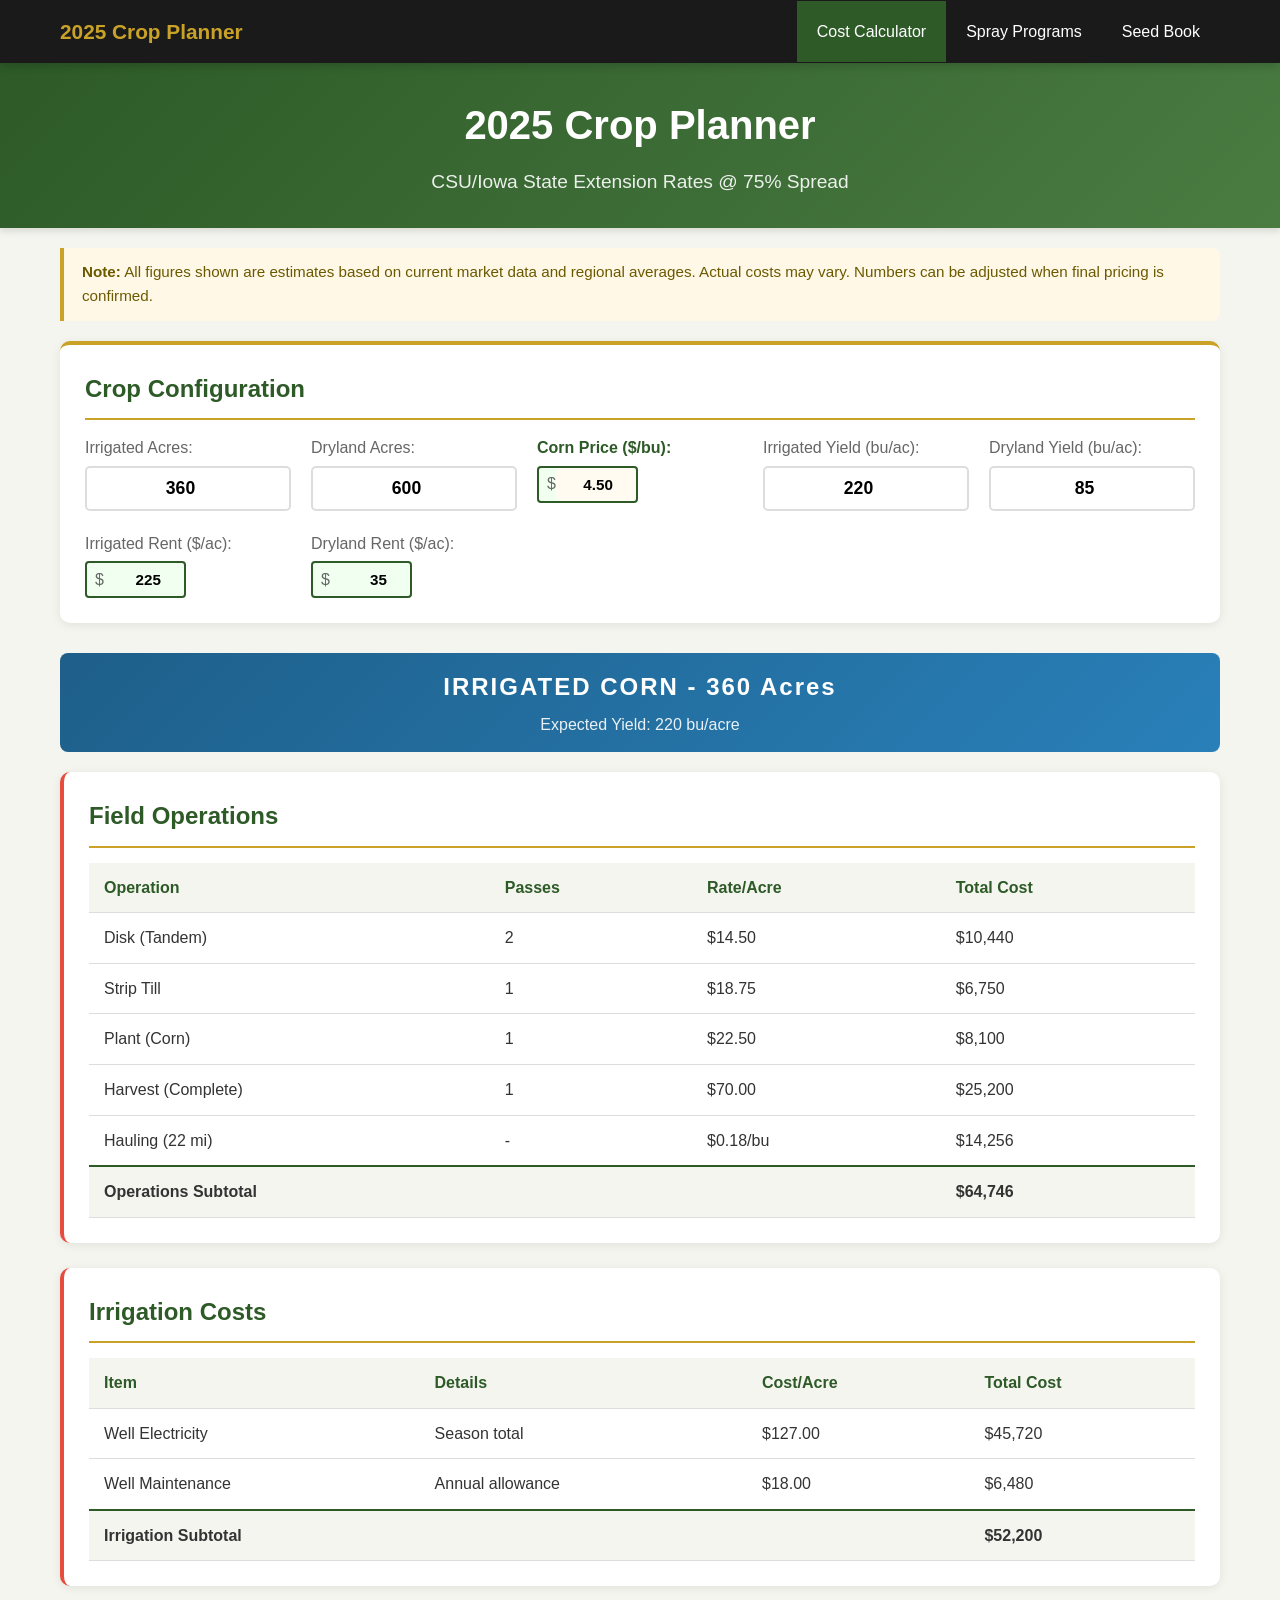
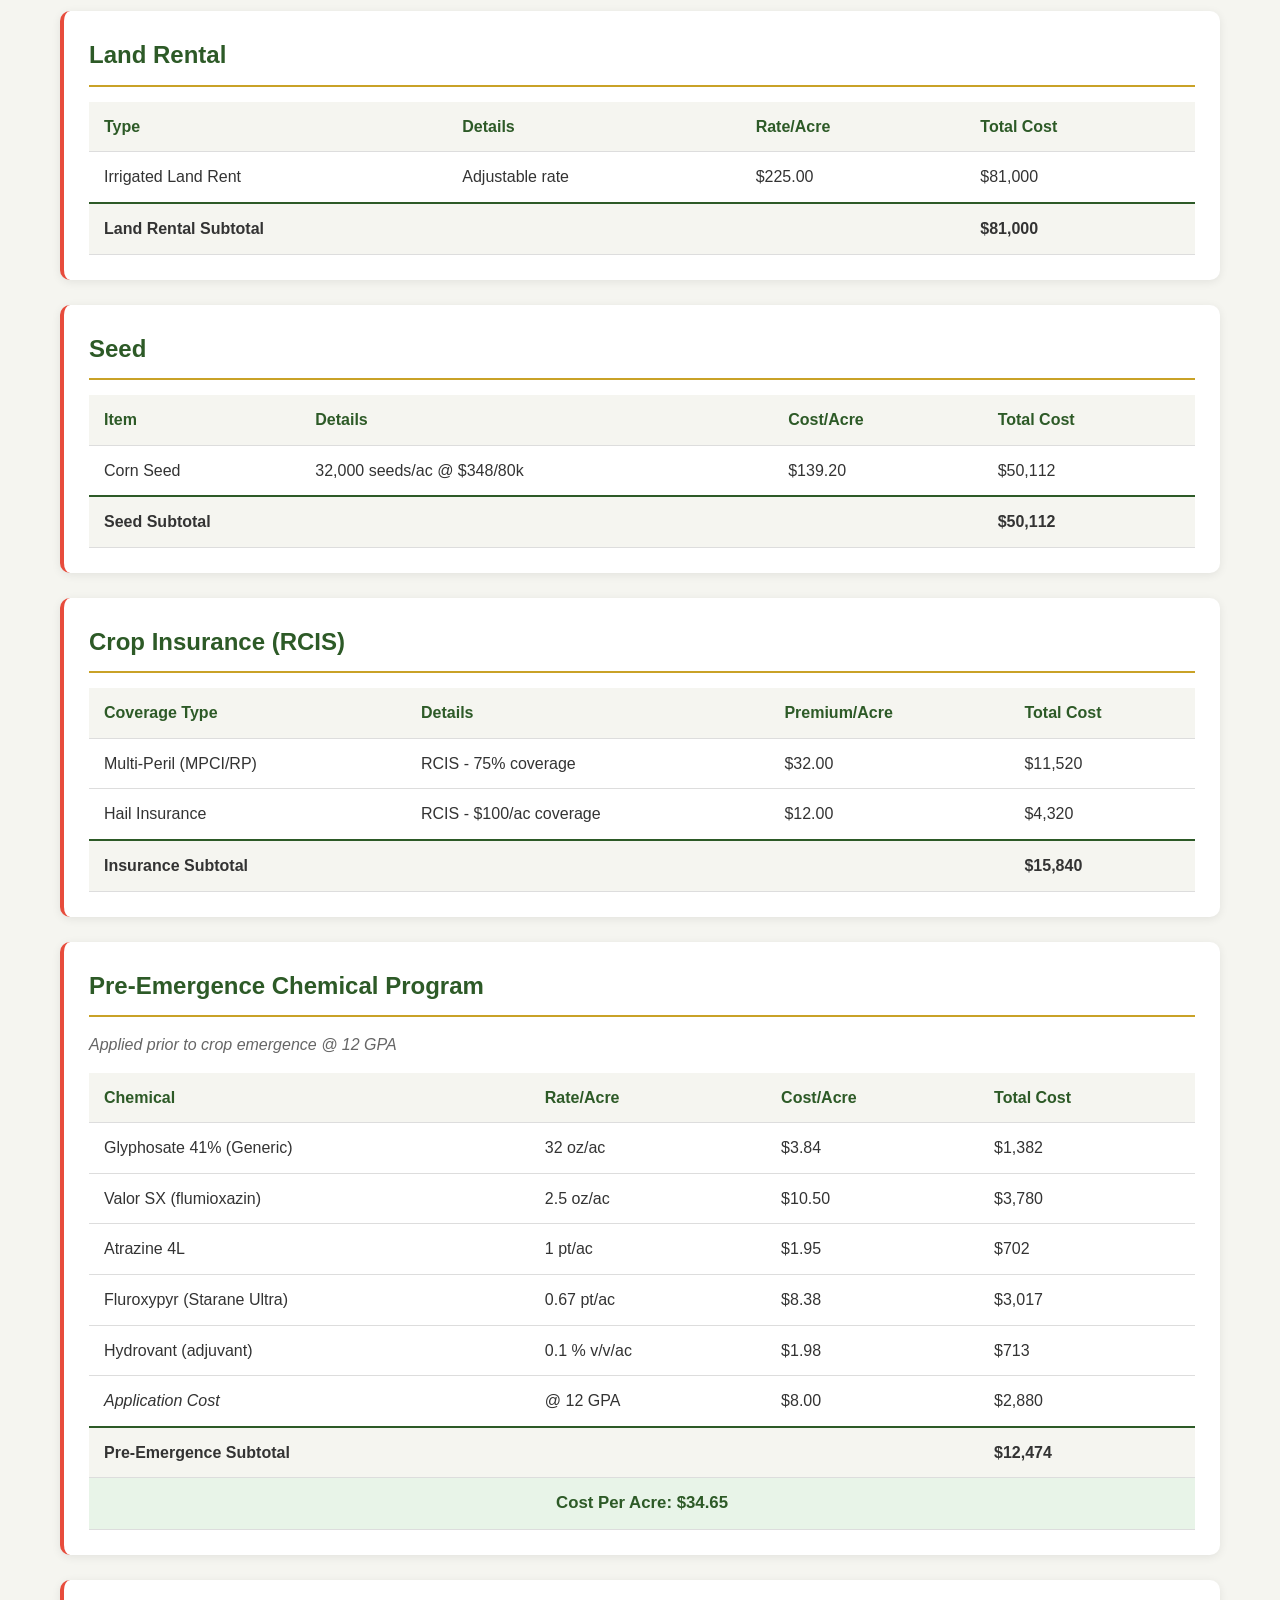
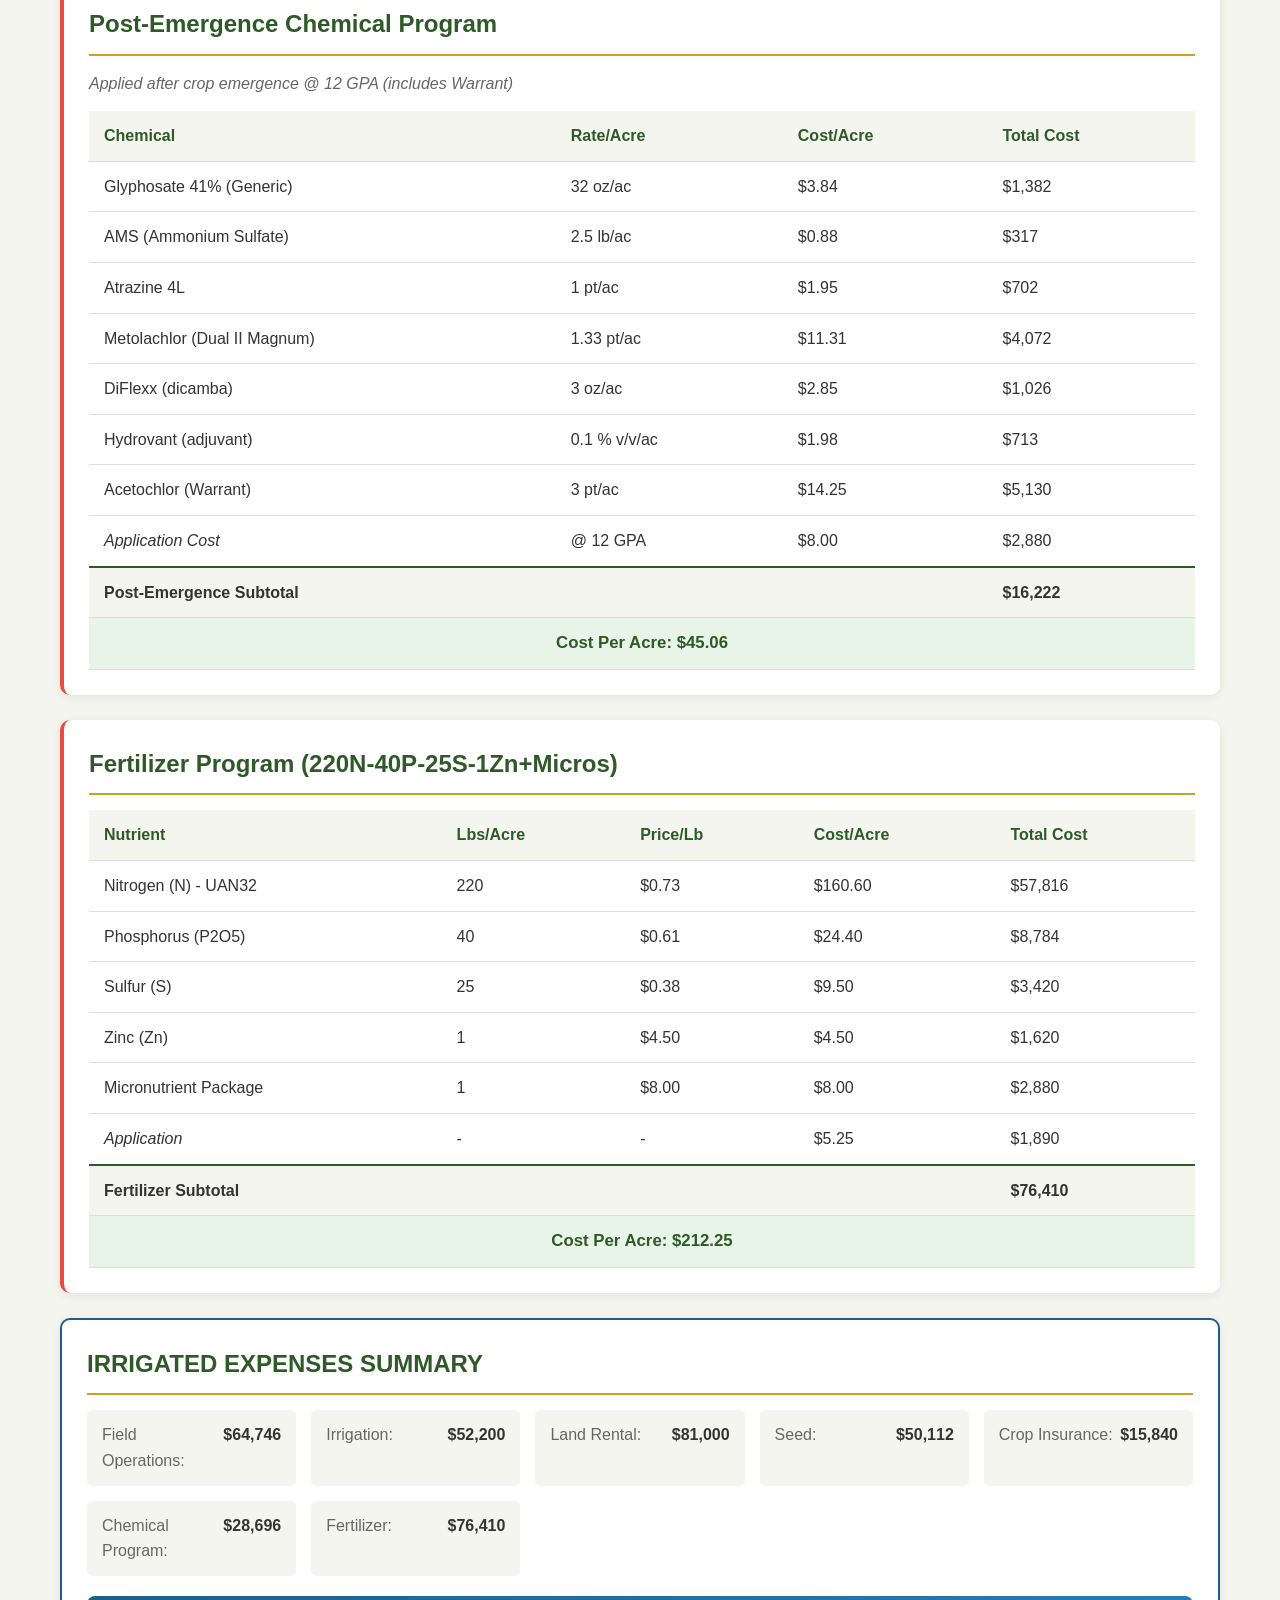
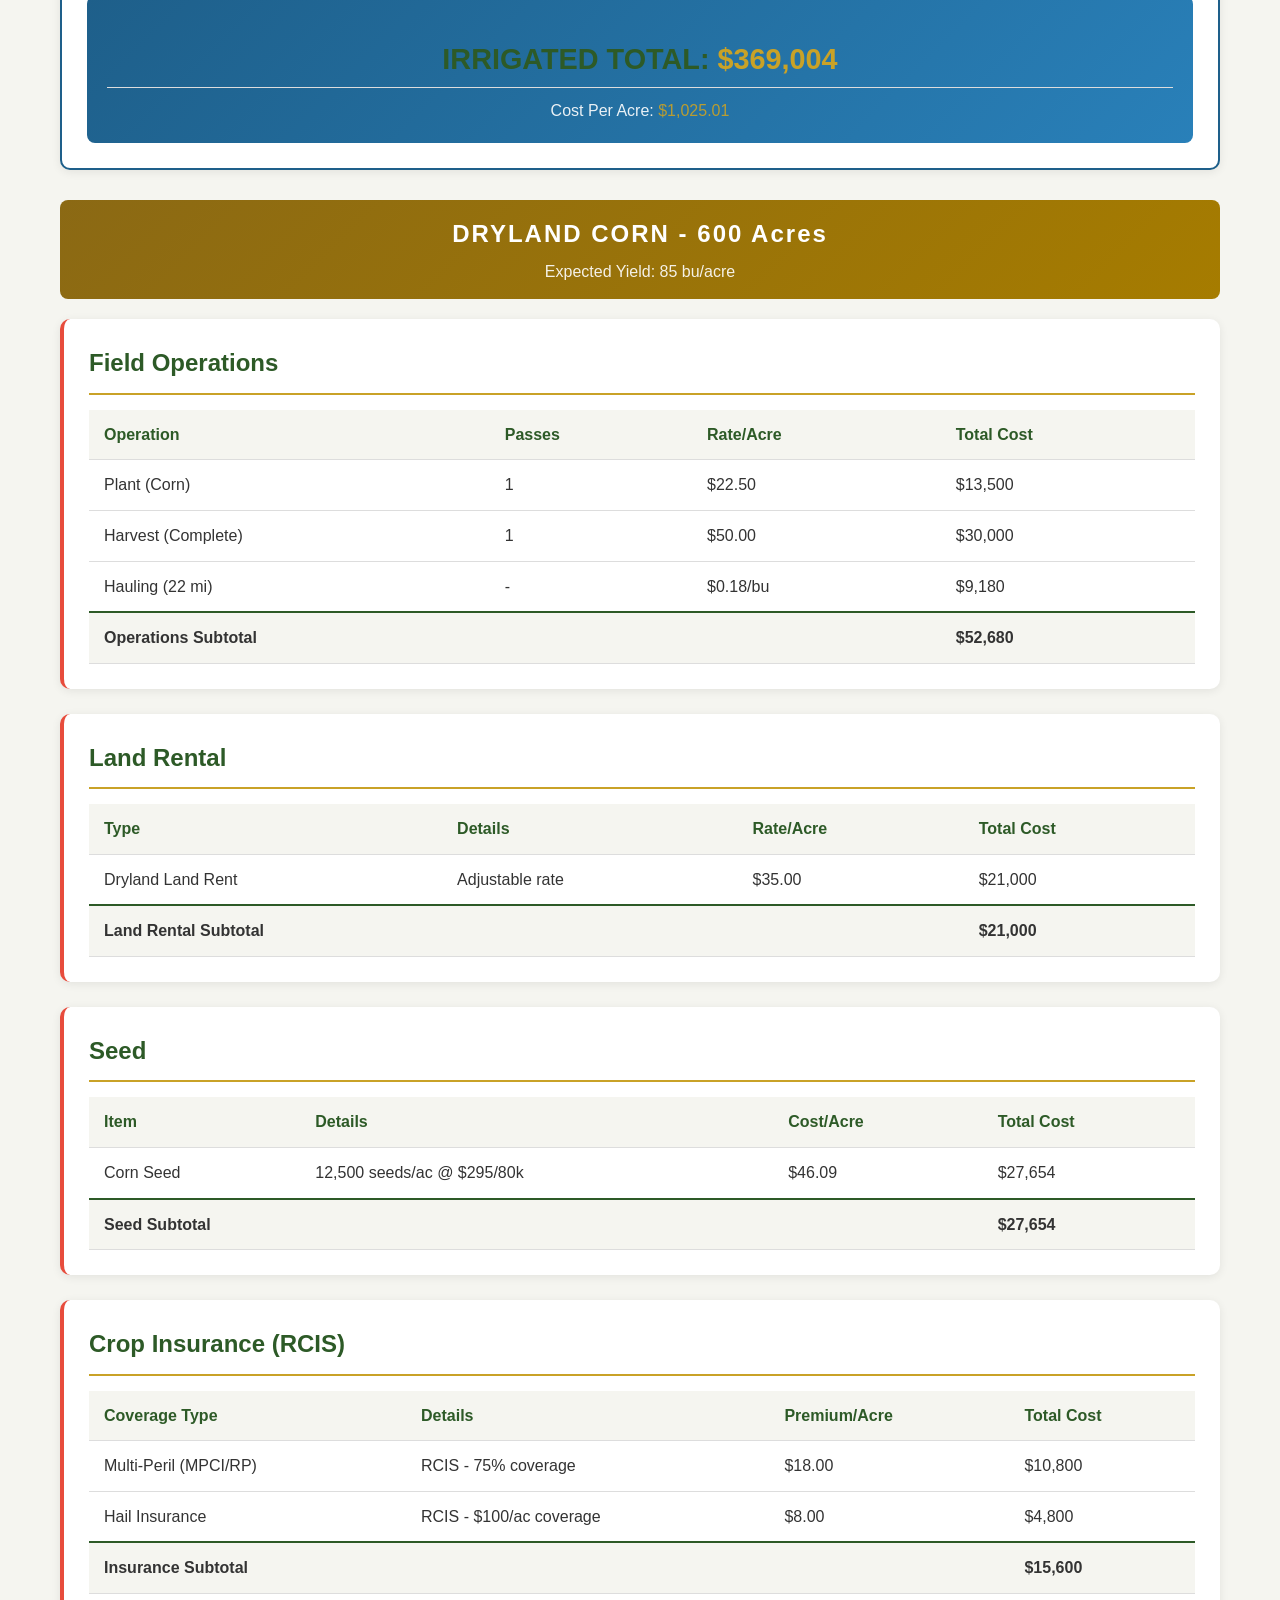
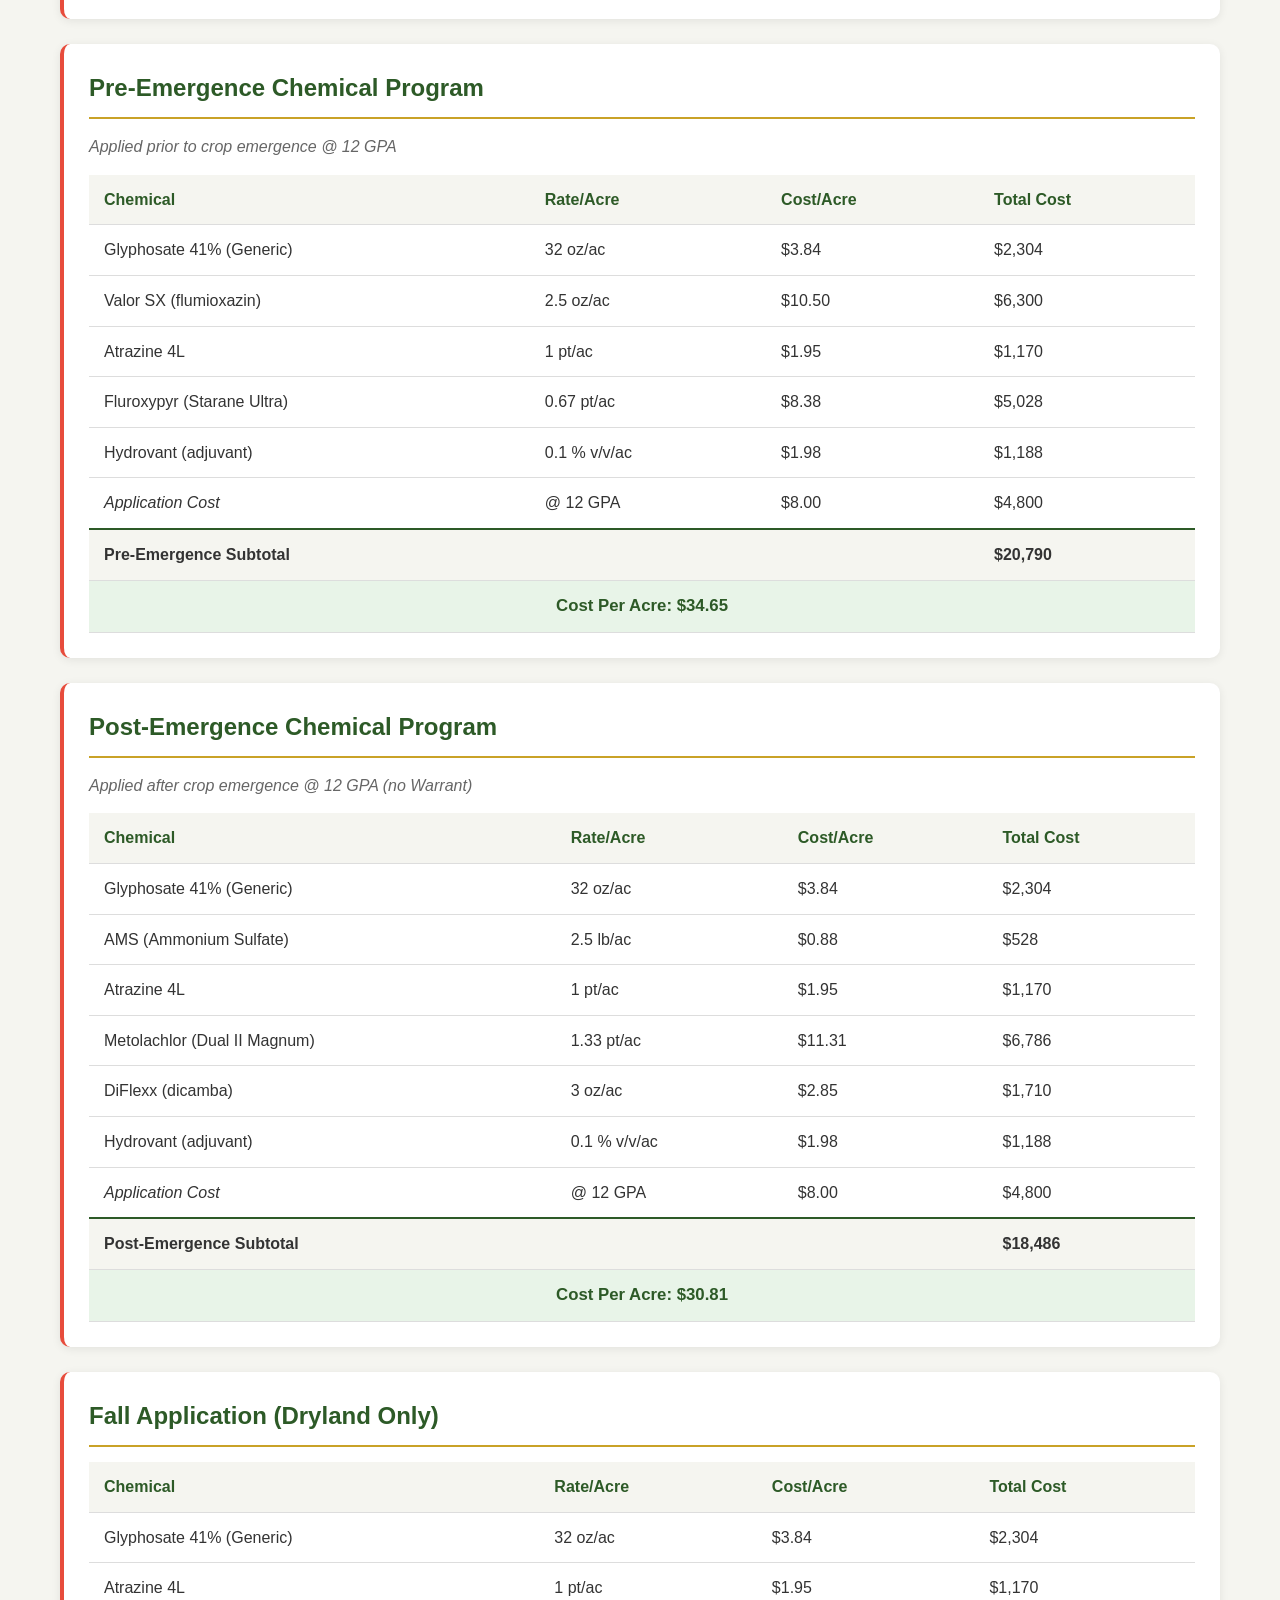
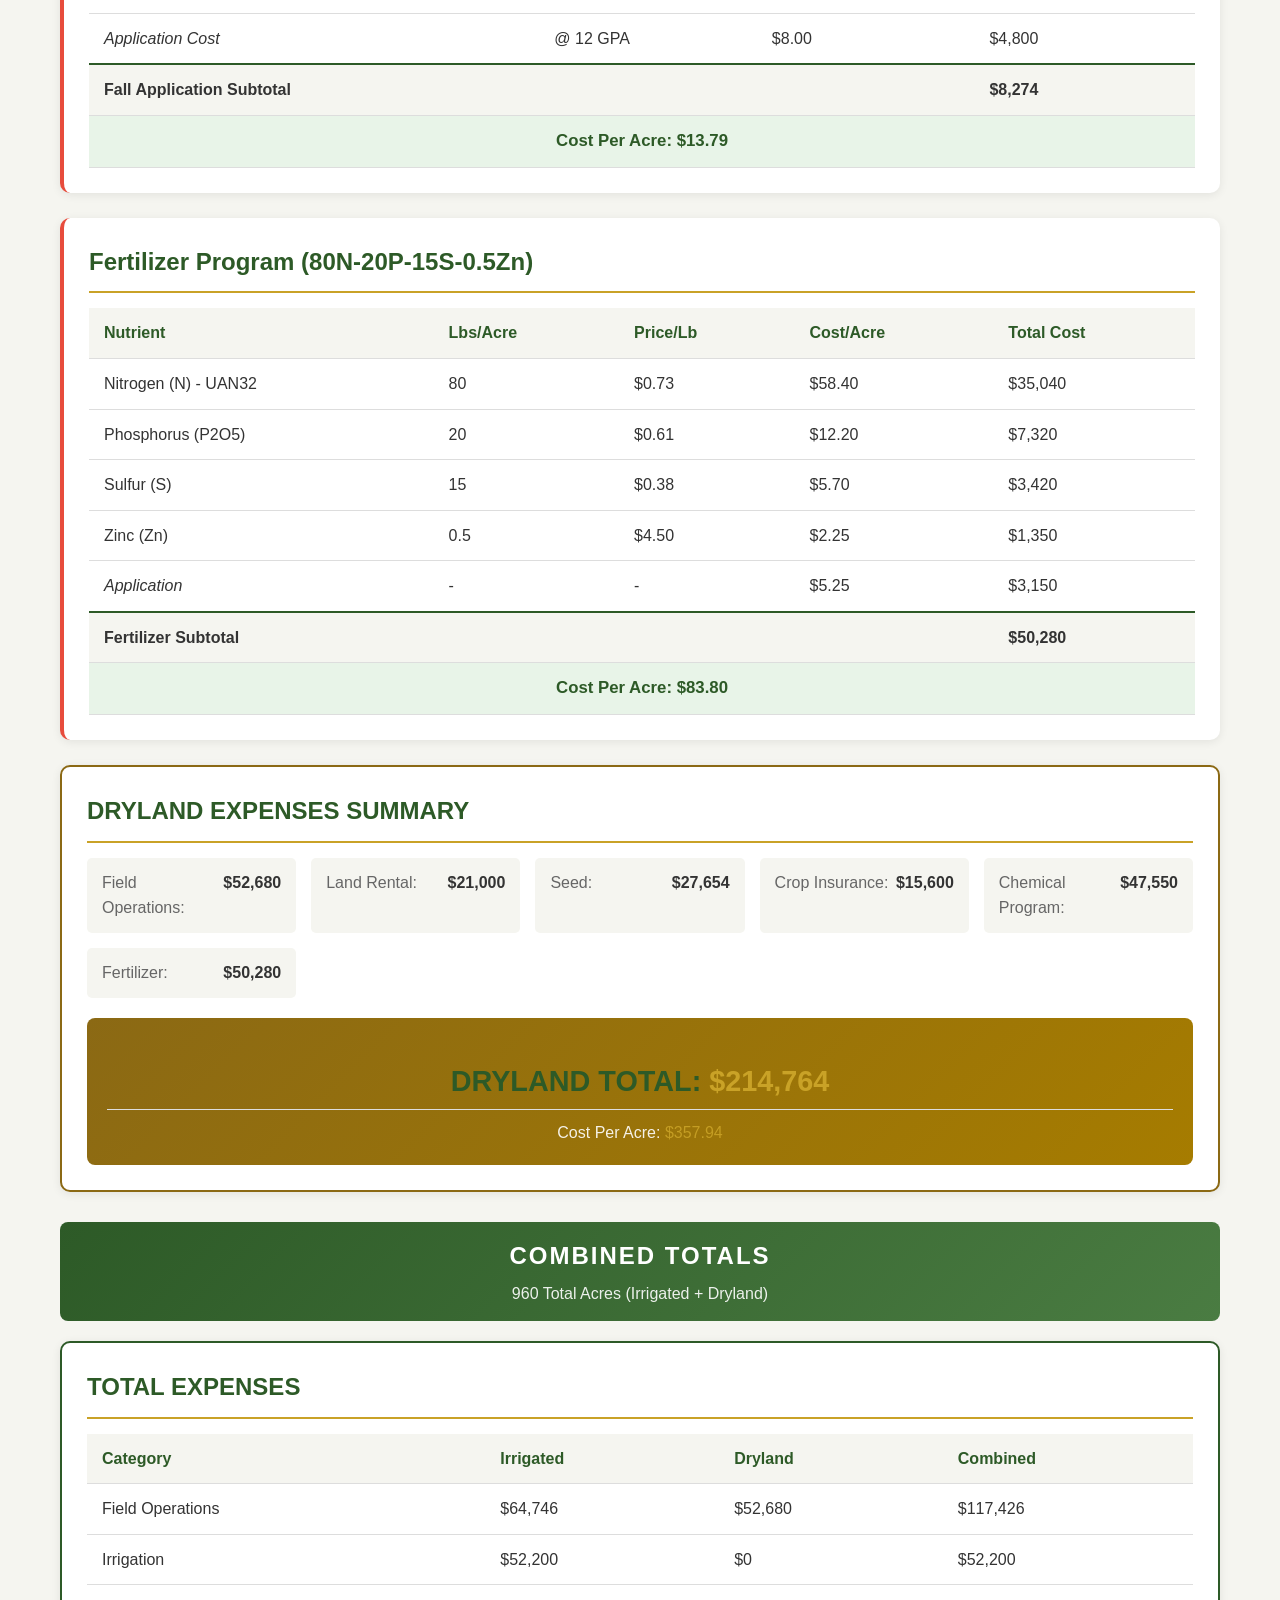
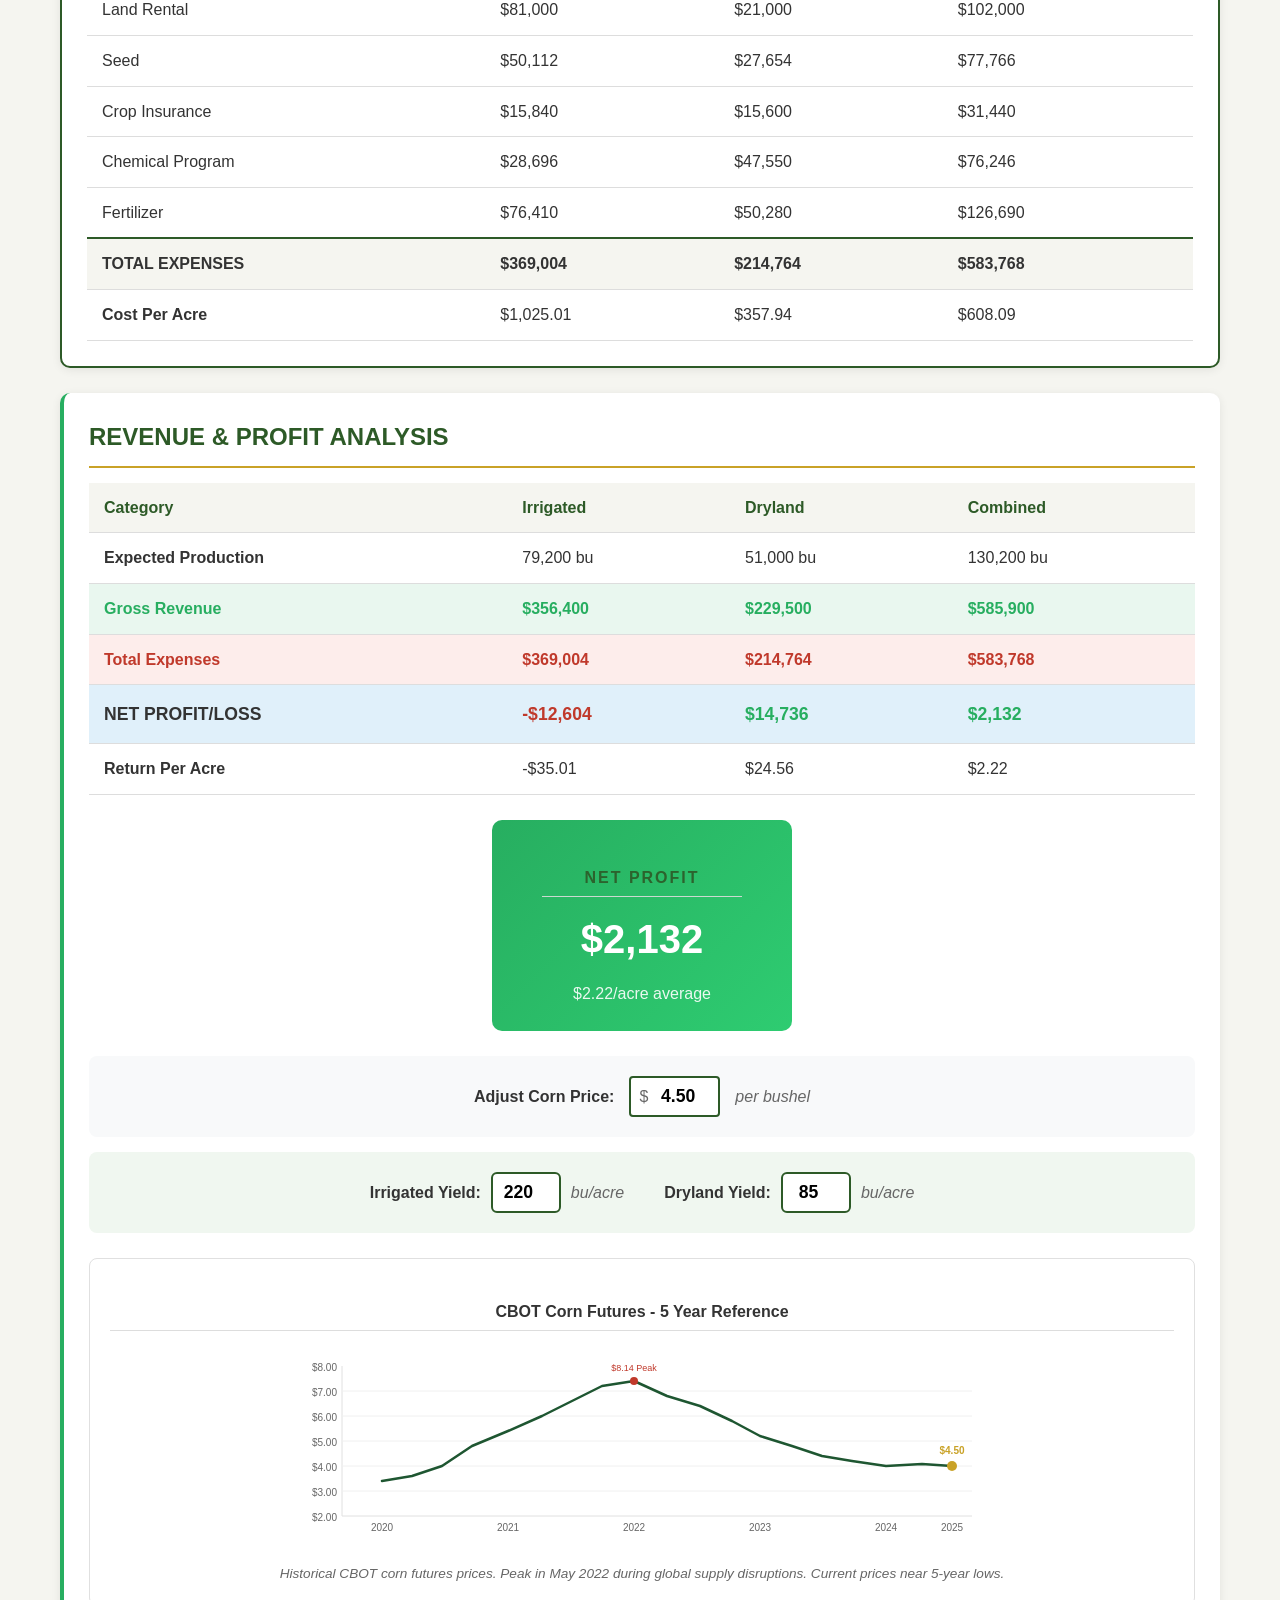
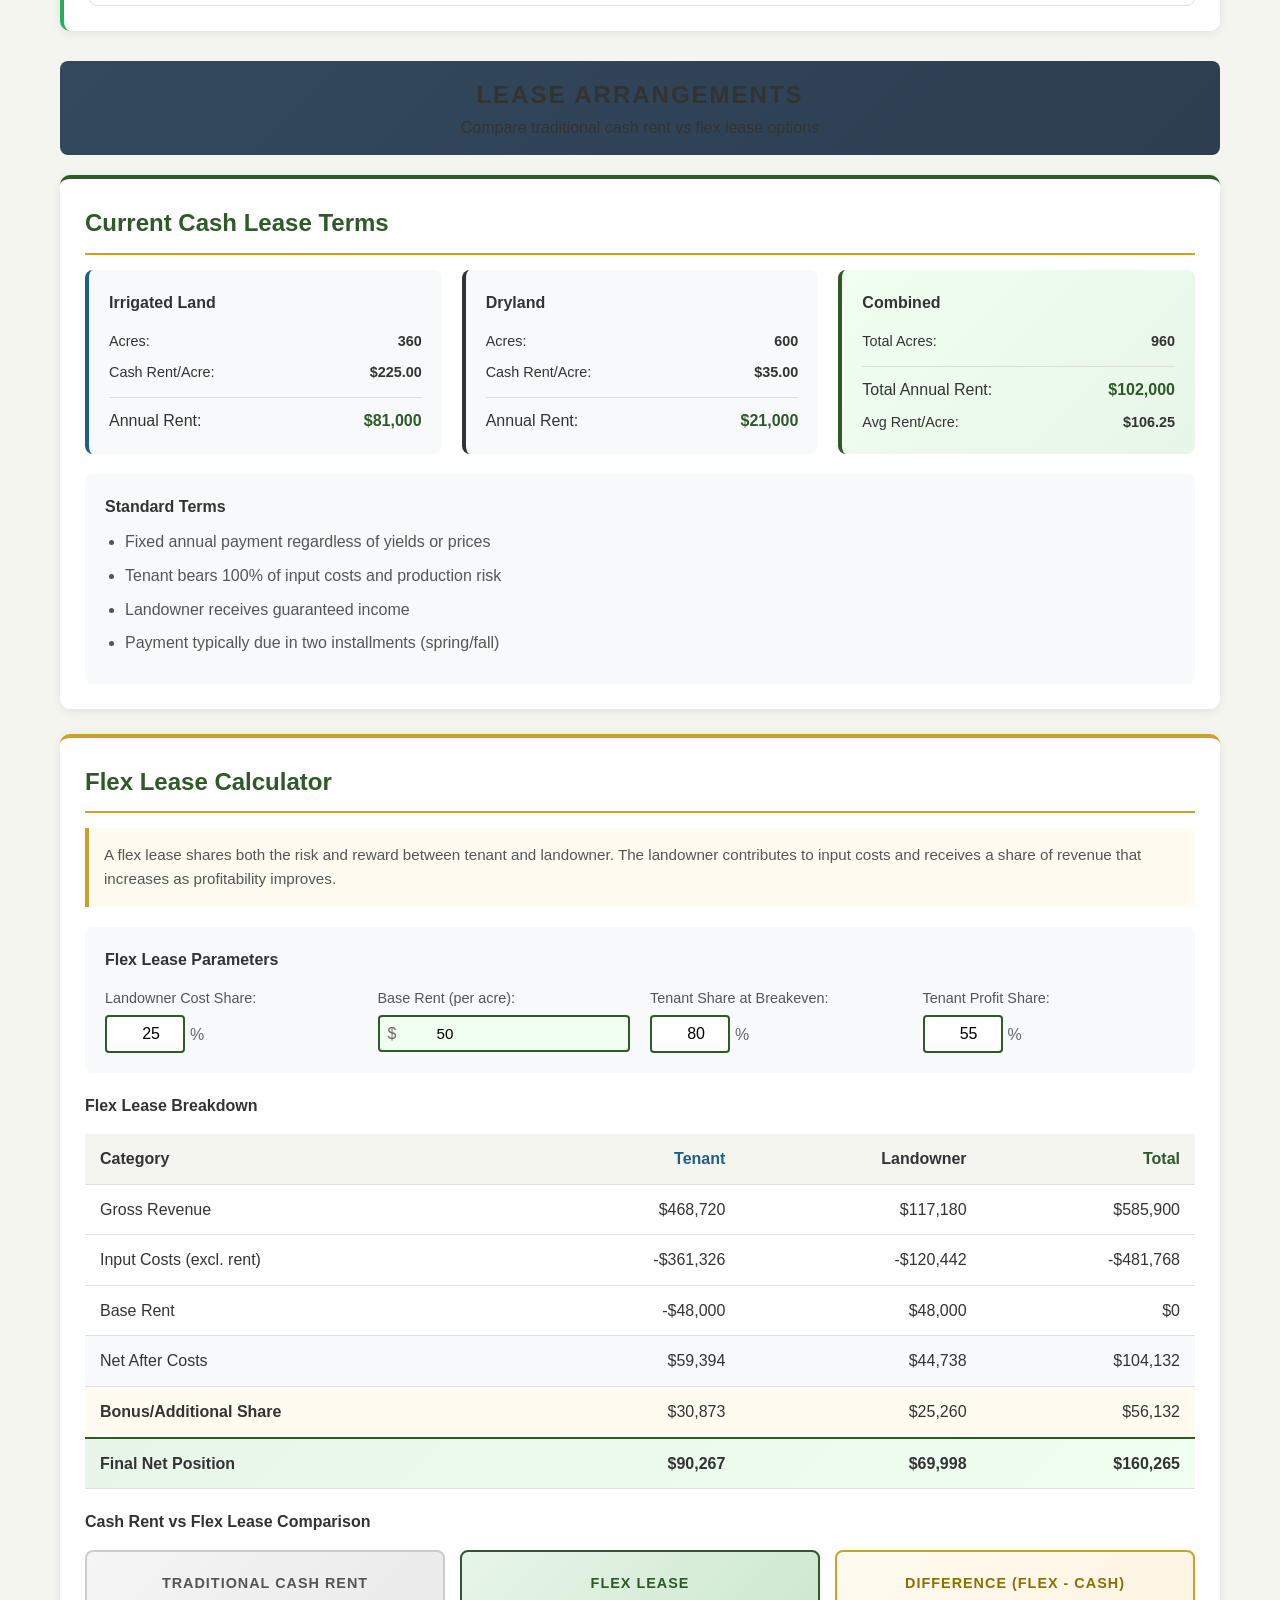
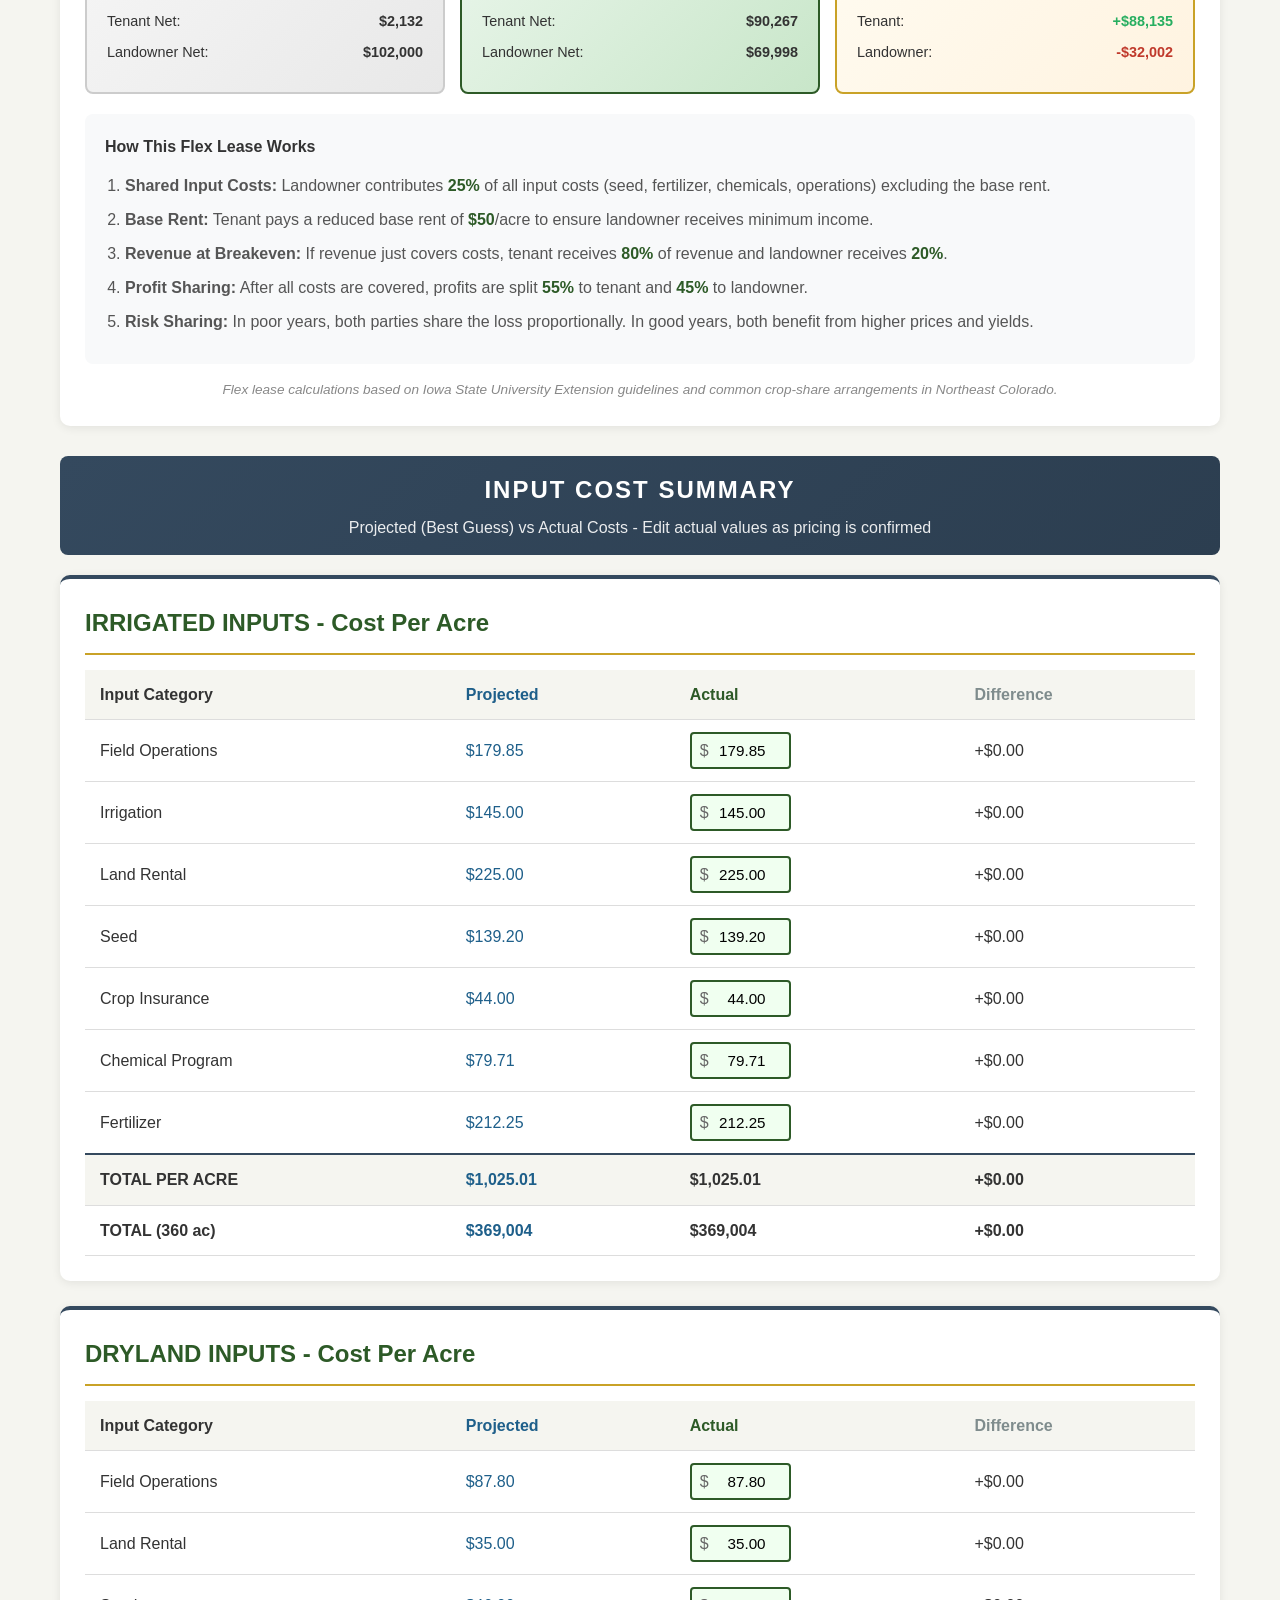
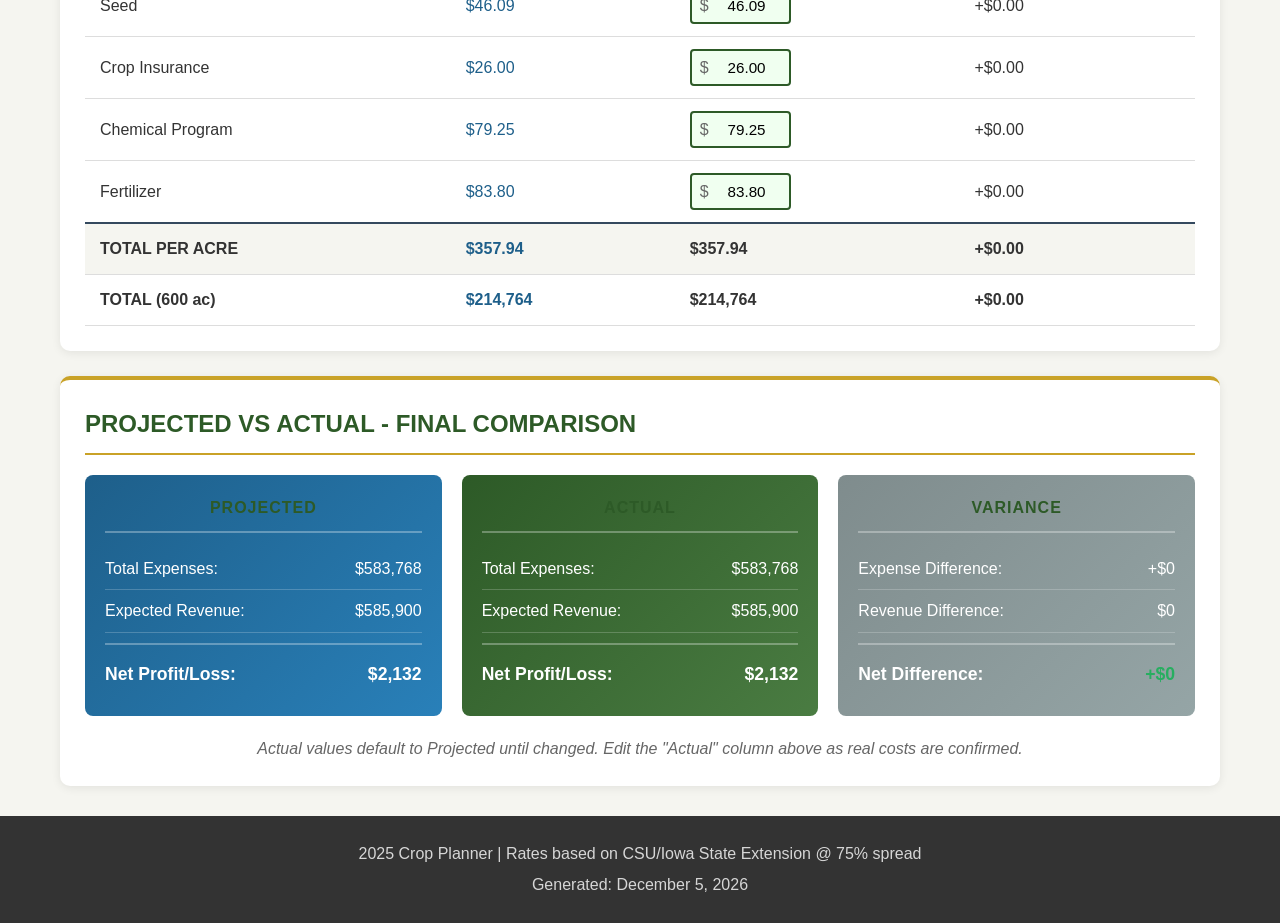
==== commit 137f55c4: "Add adjustable yields (220/85 bu/ac) and rent rates ($225/$35/ac) - Add irrigated yield and dryland " ====
--- a/index.html
+++ b/index.html
@@ -48,6 +48,22 @@
                     <label for="cornPrice">Corn Price ($/bu):</label>
                     <span class="dollar-input"><input type="number" id="cornPrice" value="4.50" step="0.05" min="0" oninput="syncPriceFromTop()"></span>
                 </div>
+                <div class="config-item">
+                    <label for="irrigatedYield">Irrigated Yield (bu/ac):</label>
+                    <input type="number" id="irrigatedYield" value="220" min="0" oninput="syncYieldFromTop('irrigated')">
+                </div>
+                <div class="config-item">
+                    <label for="drylandYield">Dryland Yield (bu/ac):</label>
+                    <input type="number" id="drylandYield" value="85" min="0" oninput="syncYieldFromTop('dryland')">
+                </div>
+                <div class="config-item">
+                    <label for="irrigatedRent">Irrigated Rent ($/ac):</label>
+                    <span class="dollar-input"><input type="number" id="irrigatedRent" value="225" step="1" min="0" oninput="calculate()"></span>
+                </div>
+                <div class="config-item">
+                    <label for="drylandRent">Dryland Rent ($/ac):</label>
+                    <span class="dollar-input"><input type="number" id="drylandRent" value="35" step="1" min="0" oninput="calculate()"></span>
+                </div>
             </div>
         </section>
 
@@ -56,7 +72,7 @@
         <!-- ============================================ -->
         <div class="section-header irrigated-header">
             <h2>IRRIGATED CORN - <span id="irrAcresDisplay">360</span> Acres</h2>
-            <p>Expected Yield: <span id="irrigatedYield">240</span> bu/acre</p>
+            <p>Expected Yield: <span id="irrigatedYieldDisplay">220</span> bu/acre</p>
         </div>
 
         <!-- Irrigated Field Operations -->
@@ -270,7 +286,7 @@
         <!-- ============================================ -->
         <div class="section-header dryland-header">
             <h2>DRYLAND CORN - <span id="dryAcresDisplay">600</span> Acres</h2>
-            <p>Expected Yield: <span id="drylandYield">90</span> bu/acre</p>
+            <p>Expected Yield: <span id="drylandYieldDisplay">85</span> bu/acre</p>
         </div>
 
         <!-- Dryland Field Operations -->
@@ -620,6 +636,19 @@
                 <label for="cornPriceBottom">Adjust Corn Price:</label>
                 <span class="dollar-input"><input type="number" id="cornPriceBottom" value="4.50" step="0.05" min="0" oninput="syncPriceFromBottom()"></span>
                 <span class="price-unit">per bushel</span>
+            </div>
+
+            <div class="yield-adjusters-bottom">
+                <div class="yield-adjuster">
+                    <label for="irrigatedYieldBottom">Irrigated Yield:</label>
+                    <input type="number" id="irrigatedYieldBottom" value="220" min="0" oninput="syncYieldFromBottom('irrigated')">
+                    <span class="yield-unit">bu/acre</span>
+                </div>
+                <div class="yield-adjuster">
+                    <label for="drylandYieldBottom">Dryland Yield:</label>
+                    <input type="number" id="drylandYieldBottom" value="85" min="0" oninput="syncYieldFromBottom('dryland')">
+                    <span class="yield-unit">bu/acre</span>
+                </div>
             </div>
 
             <!-- 5-Year CBOT Corn Price Chart -->
@@ -695,7 +724,7 @@
                         </div>
                         <div class="lease-row">
                             <span>Cash Rent/Acre:</span>
-                            <strong>$225.00</strong>
+                            <strong id="leaseIrrRent">$225.00</strong>
                         </div>
                         <div class="lease-row total">
                             <span>Annual Rent:</span>
@@ -712,11 +741,11 @@
                         </div>
                         <div class="lease-row">
                             <span>Cash Rent/Acre:</span>
-                            <strong>$45.00</strong>
+                            <strong id="leaseDryRent">$35.00</strong>
                         </div>
                         <div class="lease-row total">
                             <span>Annual Rent:</span>
-                            <strong id="leaseDryTotal">$27,000</strong>
+                            <strong id="leaseDryTotal">$21,000</strong>
                         </div>
                     </div>
                 </div>
--- a/styles.css
+++ b/styles.css
@@ -713,6 +713,51 @@
     font-style: italic;
 }
 
+/* Yield Adjusters at Bottom */
+.yield-adjusters-bottom {
+    margin-top: 15px;
+    padding: 20px;
+    background: #f0f7f0;
+    border-radius: 8px;
+    display: flex;
+    align-items: center;
+    justify-content: center;
+    gap: 40px;
+    flex-wrap: wrap;
+}
+
+.yield-adjuster {
+    display: flex;
+    align-items: center;
+    gap: 10px;
+}
+
+.yield-adjuster label {
+    font-weight: 600;
+    color: var(--text-dark);
+}
+
+.yield-adjuster input {
+    width: 70px;
+    padding: 8px 10px;
+    border: 2px solid var(--primary-green);
+    border-radius: 6px;
+    font-size: 1.1rem;
+    font-weight: 600;
+    text-align: center;
+}
+
+.yield-adjuster input:focus {
+    outline: none;
+    border-color: var(--accent-gold);
+    box-shadow: 0 0 0 3px rgba(201, 162, 39, 0.2);
+}
+
+.yield-adjuster .yield-unit {
+    color: #666;
+    font-style: italic;
+}
+
 /* Summary Card Expense Style */
 .summary-card.expense {
     border-top-color: #e74c3c;
